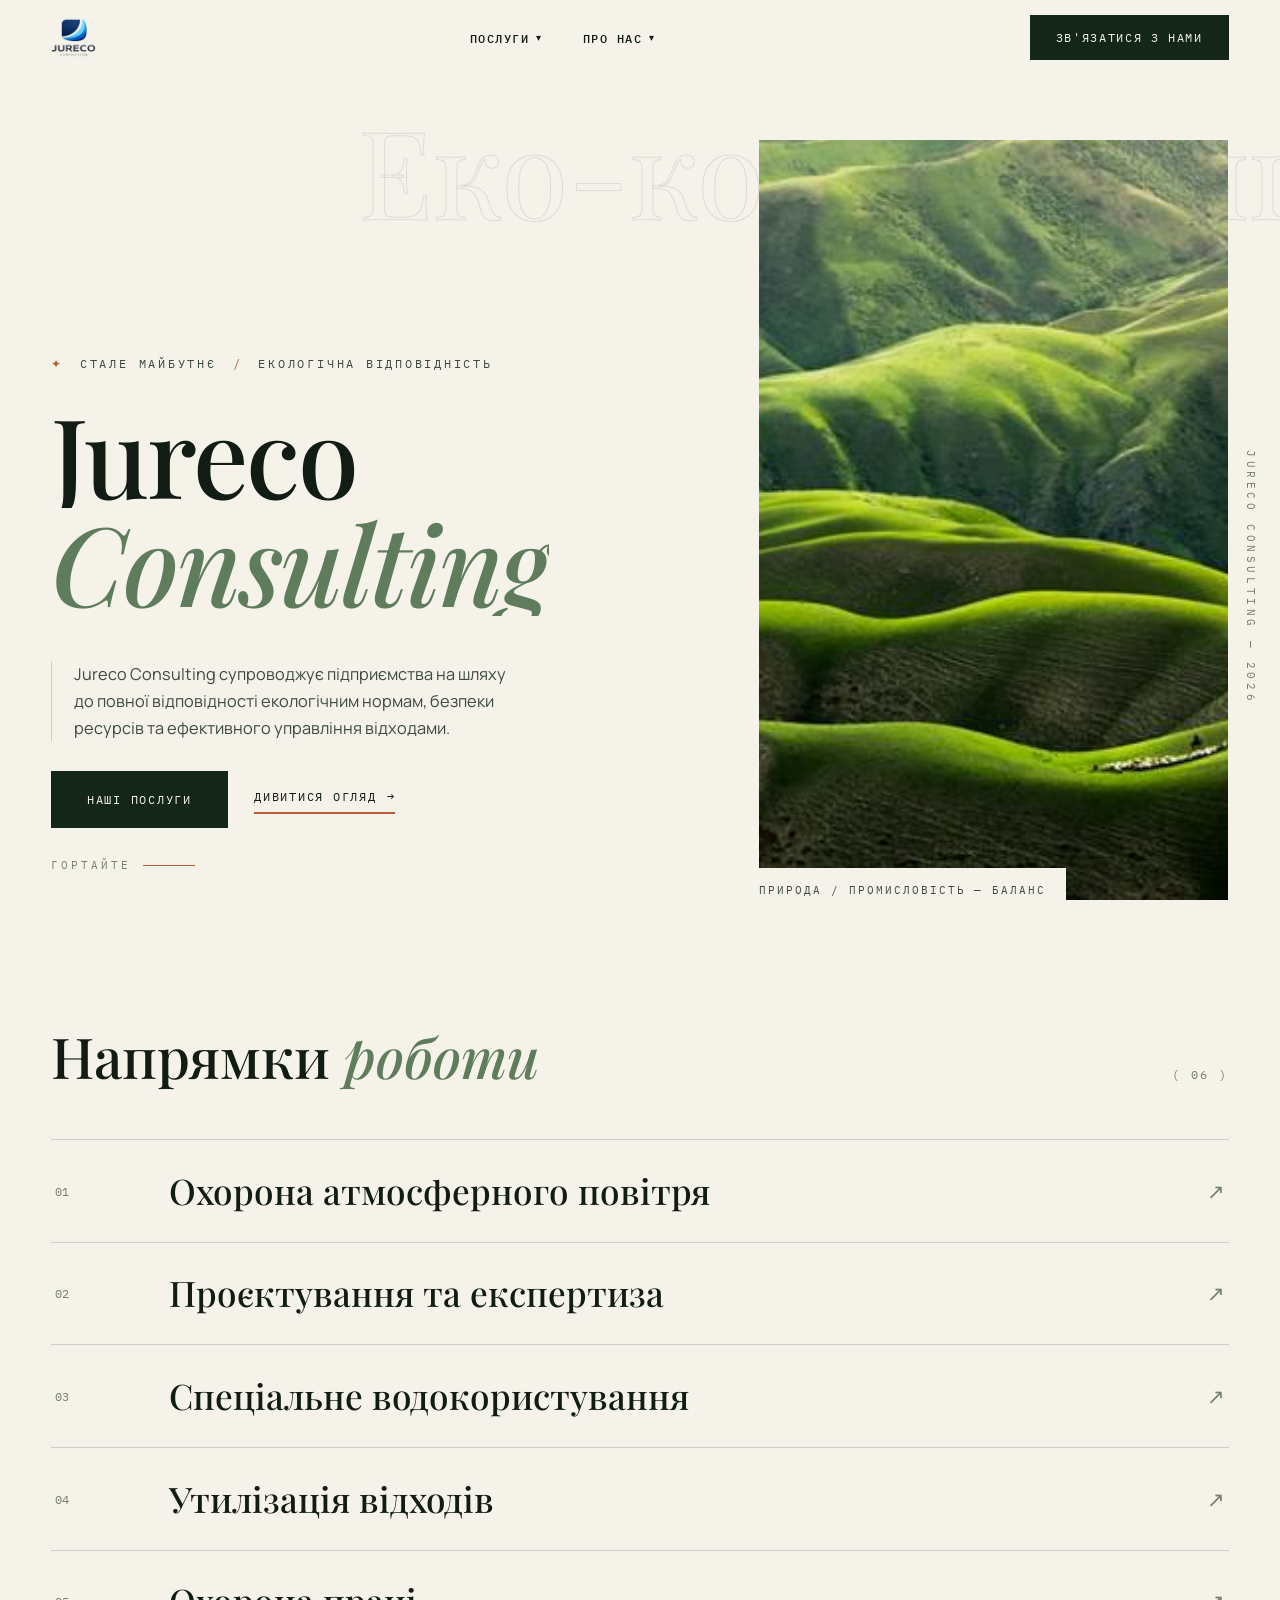
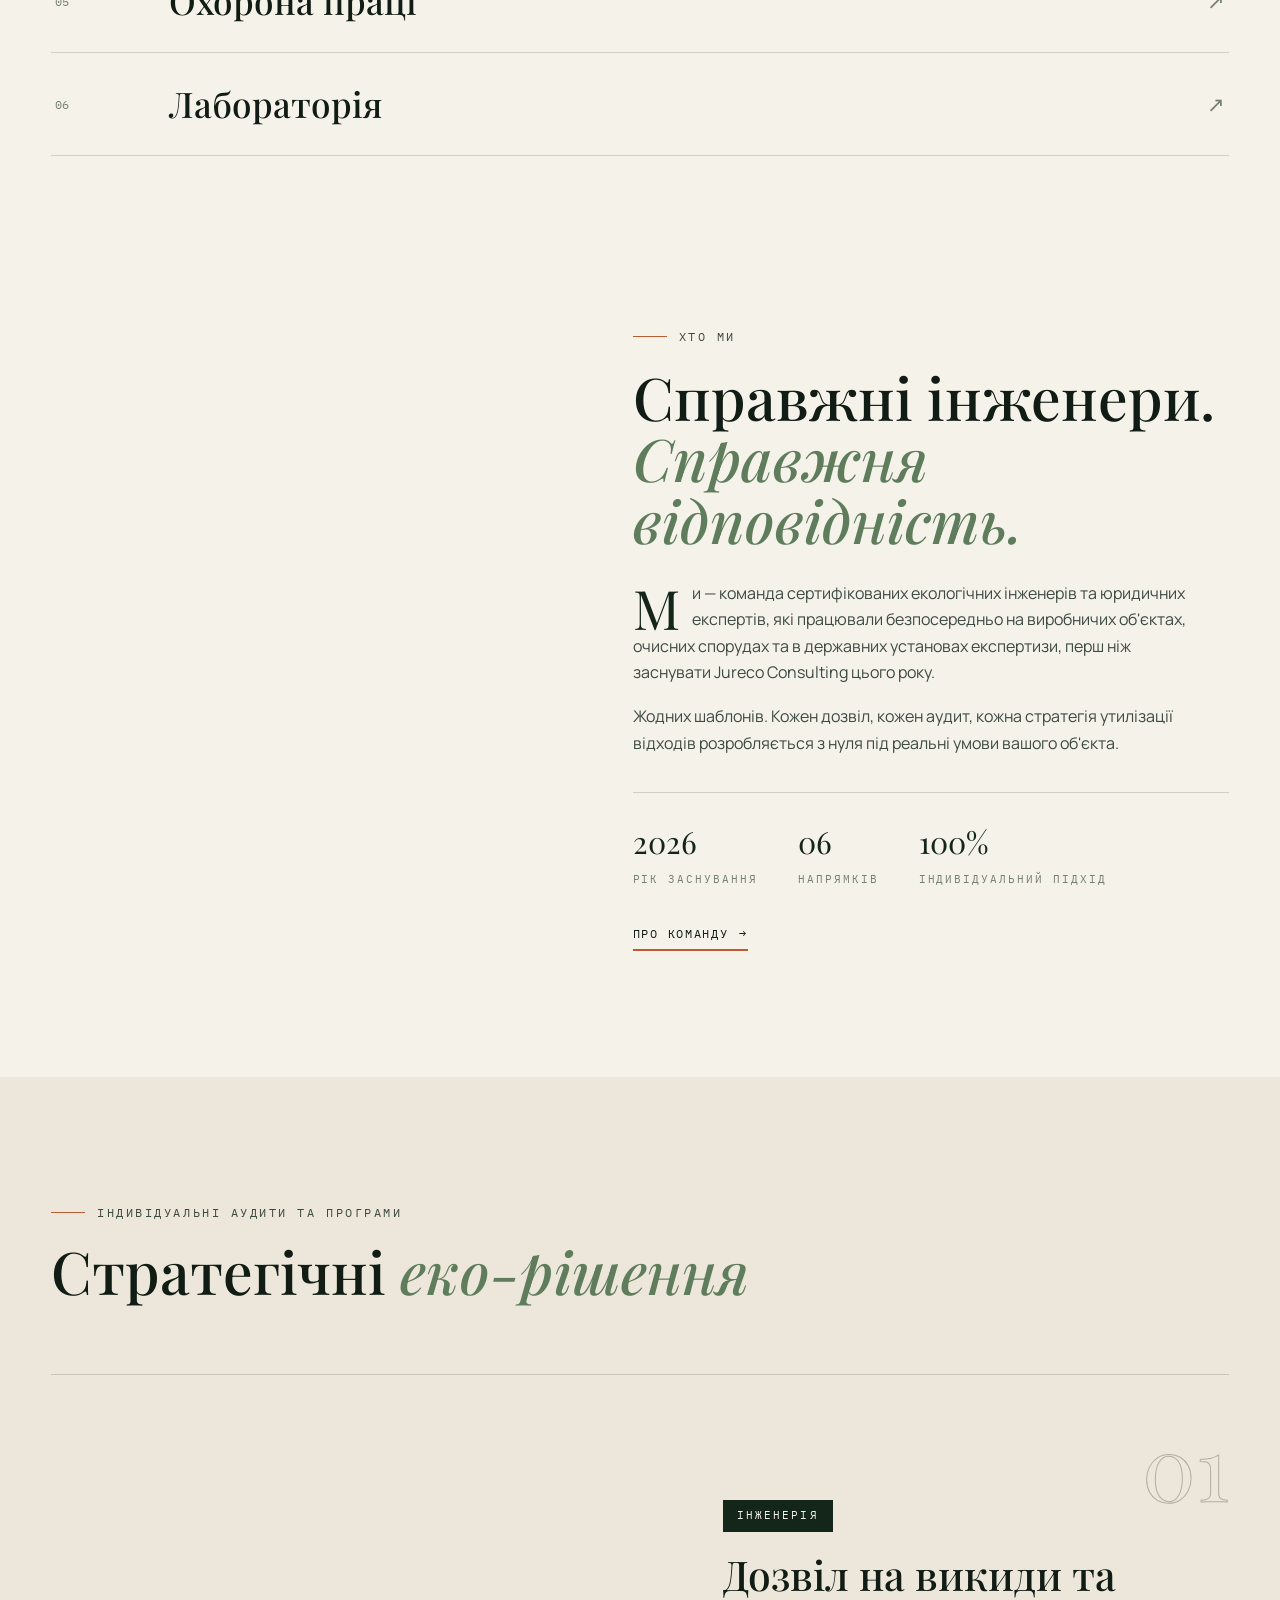
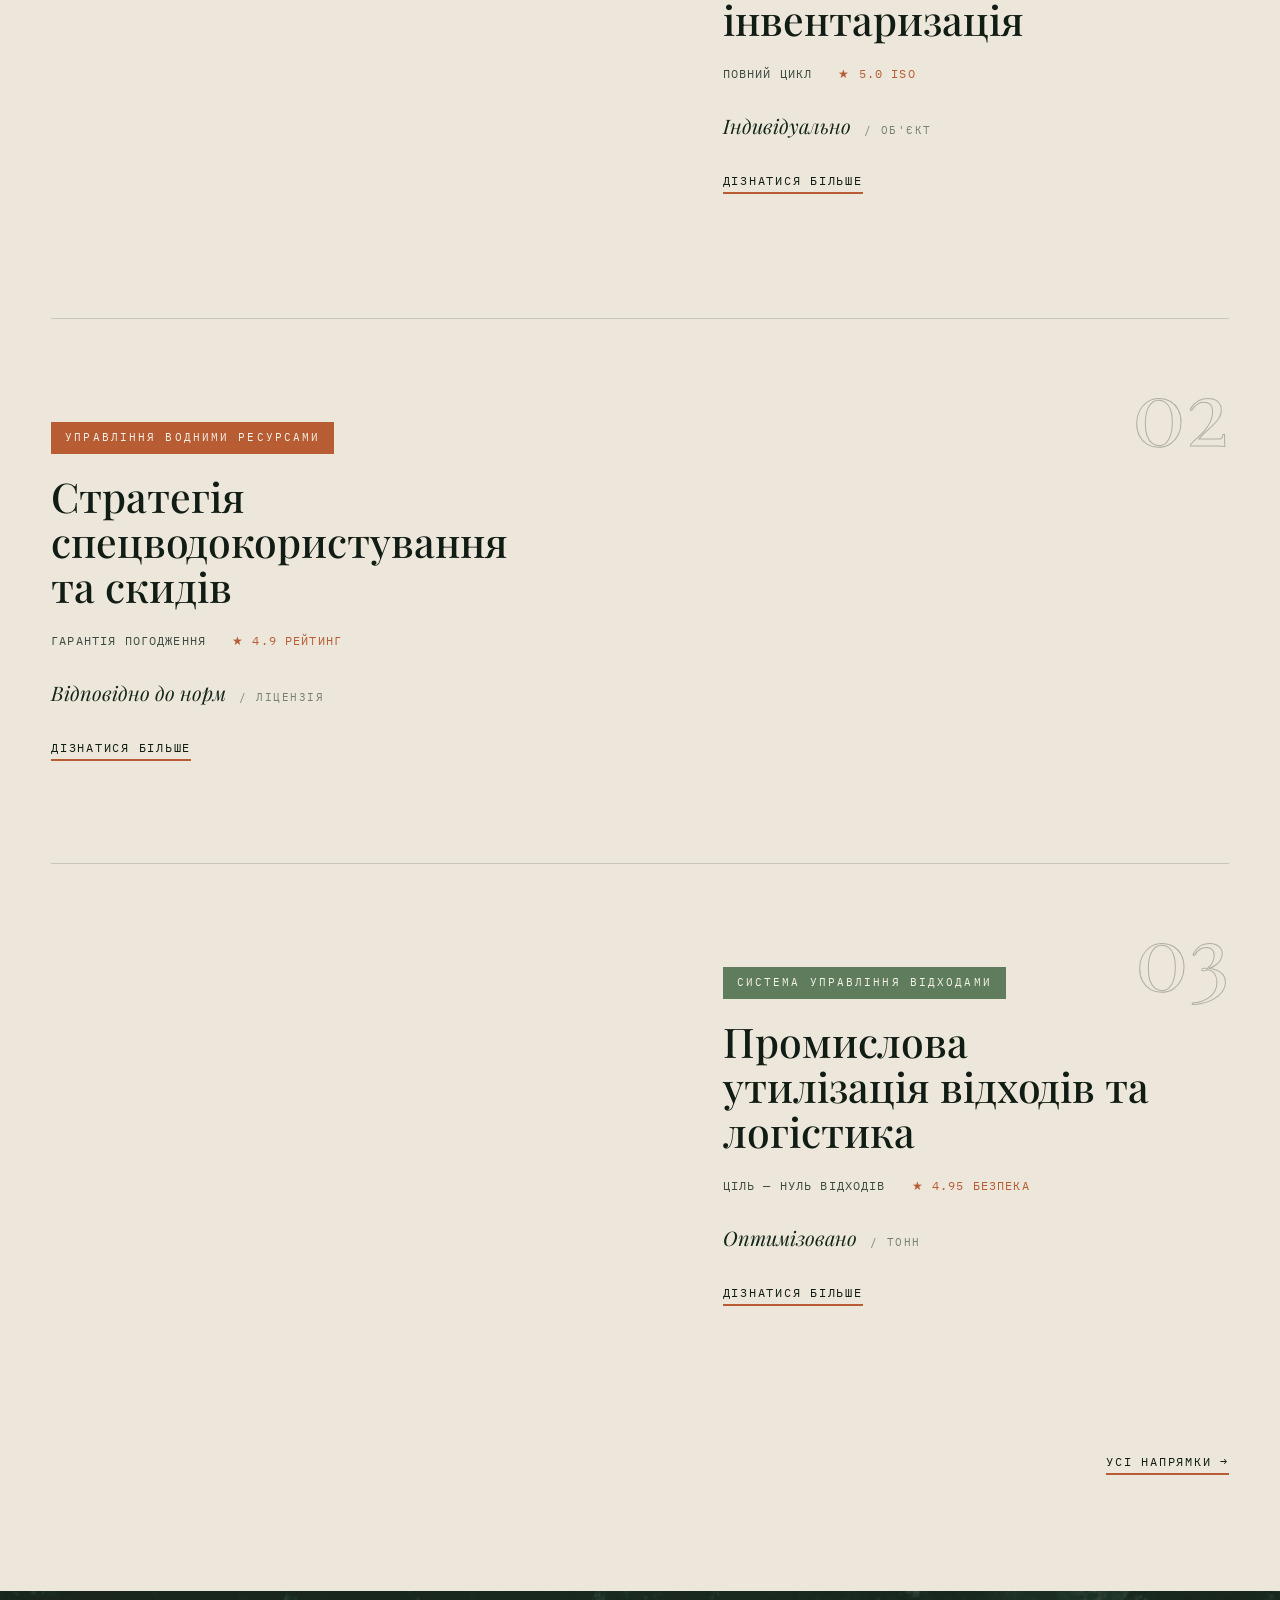
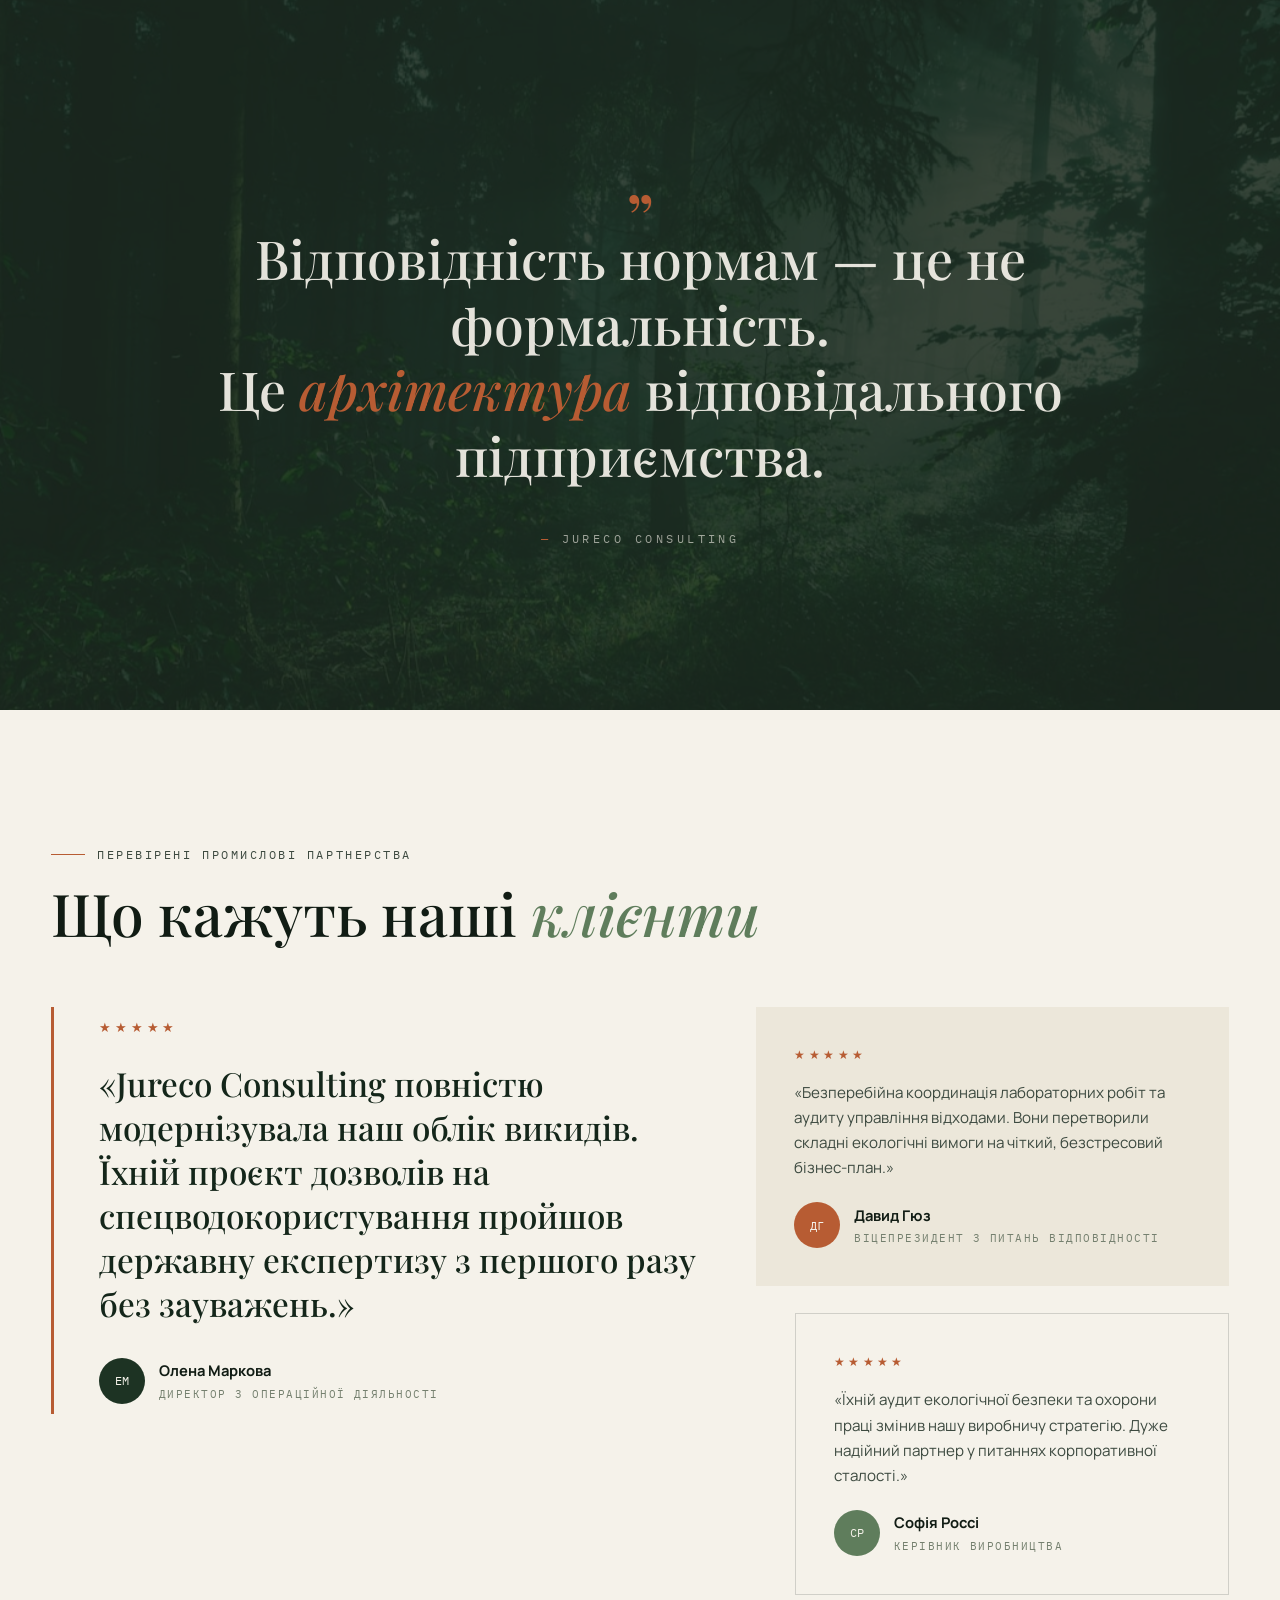
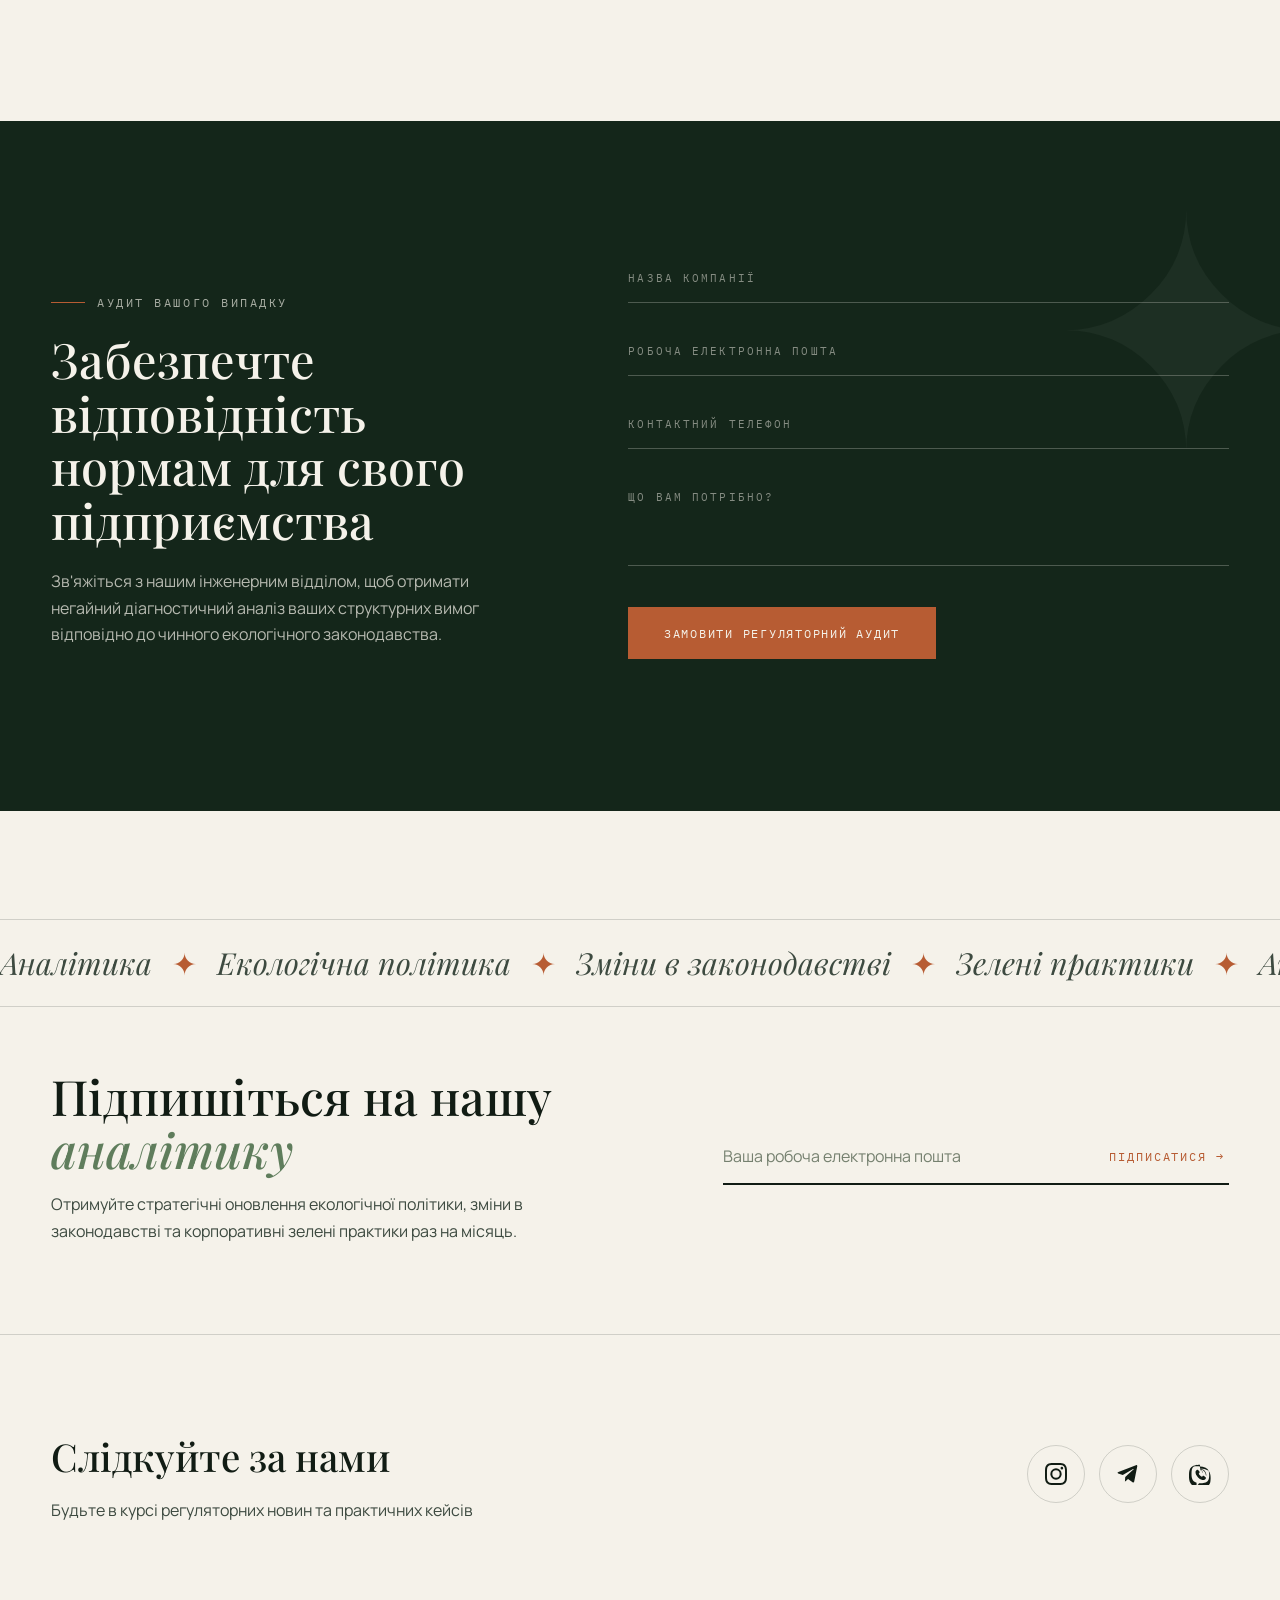
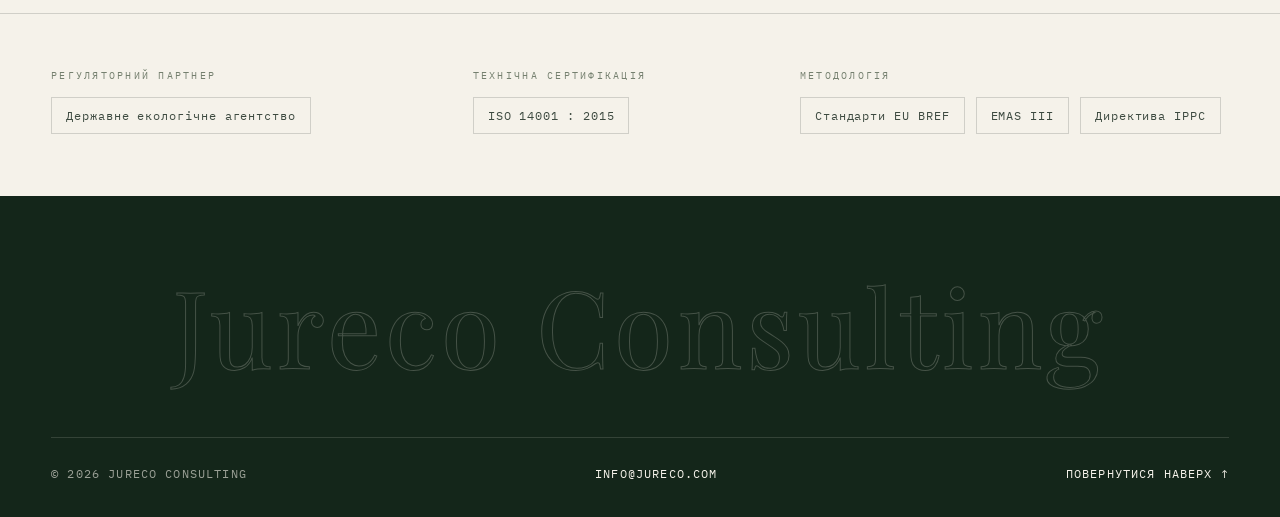
==== index.html @ 1634ac6f "Cut mobile image payload on the homepage from 2.9 MB to 0.43 MB Phones were downloading 1200px photo" ====
<!DOCTYPE html>
<html lang="uk">
<head>
    <meta charset="UTF-8">
    <meta name="viewport" content="width=device-width, initial-scale=1.0">
    <title>Jureco Consulting — Еко-консалтинг та стратегічні послуги</title>
    <link rel="preconnect" href="https://fonts.googleapis.com">
    <link rel="preconnect" href="https://fonts.gstatic.com" crossorigin>
    <link href="https://fonts.googleapis.com/css2?family=Playfair+Display:ital,wght@0,400;0,500;0,600;1,400;1,500&family=Manrope:wght@400;500;700&family=IBM+Plex+Mono:wght@400;500&display=swap" rel="stylesheet">
    <script>document.documentElement.classList.add('js');</script>
    <link rel="stylesheet" href="home.css">
</head>
<body id="top">

<!-- ═══ HEADER ═══ -->
<header class="hd">
    <a href="index.html" class="hd-logo" aria-label="Jureco Consulting — головна">
        <img src="photos/logo-200.png" alt="Jureco Consulting" width="200" height="180">
    </a>

    <nav class="hd-nav" aria-label="Основна навігація">
        <div class="hd-item">
            <button class="hd-link" aria-haspopup="true">Послуги <span class="tick">▾</span></button>
            <div class="hd-drop">
                <div class="hd-drop-label">Екологічні послуги</div>
                <div class="hd-drop-grid">
                    <a href="eia.html">
                        <span class="n">01</span>
                        <span><span class="t">ОВД — Оцінка впливу на довкілля</span><span class="s">Процедура та дозволи перед початком діяльності</span></span>
                    </a>
                    <a href="lap.html">
                        <span class="n">02</span>
                        <span><span class="t">ІЕД — Інтегрований екологічний дозвіл</span><span class="s">Відповідність Директиві ЄС 2010/75/EU</span></span>
                    </a>
                    <a href="sea.html">
                        <span class="n">03</span>
                        <span><span class="t">СЕО — Стратегічна екологічна оцінка</span><span class="s">Процедура для документів державного планування</span></span>
                    </a>
                    <a href="lwmp.html">
                        <span class="n">04</span>
                        <span><span class="t">МПУВ — Місцевий план управління відходами</span><span class="s">Планування на рівні громади</span></span>
                    </a>
                    <a href="mep.html">
                        <span class="n">05</span>
                        <span><span class="t">МЕП — Муніципальний енергетичний план</span><span class="s">Місцева енергоефективність та відновлювані джерела</span></span>
                    </a>
                    <a href="cds.html">
                        <span class="n">06</span>
                        <span><span class="t">СРГ — Стратегія розвитку громади</span><span class="s">Інтегрований план розвитку громади</span></span>
                    </a>
                </div>
            </div>
        </div>
        <div class="hd-item">
            <button class="hd-link" aria-haspopup="true">Про нас <span class="tick">▾</span></button>
            <div class="hd-drop narrow">
                <div class="hd-drop-grid">
                    <a href="about.html#team">
                        <span class="n">a.</span>
                        <span><span class="t">Наша команда</span><span class="s">Інженери та юридичні експерти</span></span>
                    </a>
                    <a href="about.html#story">
                        <span class="n">b.</span>
                        <span><span class="t">Наша історія</span><span class="s">Засновано у 2026 році</span></span>
                    </a>
                    <a href="#">
                        <span class="n">c.</span>
                        <span><span class="t">Новини та аналітика</span><span class="s">Оновлення законодавства</span></span>
                    </a>
                </div>
            </div>
        </div>
    </nav>

    <a href="#contact" class="hd-cta"><span>Зв'язатися з нами</span></a>

    <button class="hd-burger" aria-label="Меню" aria-expanded="false">
        <span></span><span></span><span></span>
    </button>
</header>

<!-- mobile menu -->
<nav class="m-menu" aria-label="Мобільне меню">
    <span class="mm-ghost" aria-hidden="true">Jureco</span>
    <div class="mm-inner">
        <div class="mm-grp"><span>Екологічні послуги</span><span class="mm-cnt">( 06 )</span></div>
        <a href="eia.html" class="mm-link"><span class="mm-n">01</span><span class="mm-t">ОВД — Оцінка впливу на довкілля</span><span class="mm-a" aria-hidden="true">↗</span></a>
        <a href="lap.html" class="mm-link"><span class="mm-n">02</span><span class="mm-t">ІЕД — Інтегрований екологічний дозвіл</span><span class="mm-a" aria-hidden="true">↗</span></a>
        <a href="sea.html" class="mm-link"><span class="mm-n">03</span><span class="mm-t">СЕО — Стратегічна екологічна оцінка</span><span class="mm-a" aria-hidden="true">↗</span></a>
        <a href="lwmp.html" class="mm-link"><span class="mm-n">04</span><span class="mm-t">МПУВ — Місцевий план управління відходами</span><span class="mm-a" aria-hidden="true">↗</span></a>
        <a href="mep.html" class="mm-link"><span class="mm-n">05</span><span class="mm-t">МЕП — Муніципальний енергетичний план</span><span class="mm-a" aria-hidden="true">↗</span></a>
        <a href="cds.html" class="mm-link"><span class="mm-n">06</span><span class="mm-t">СРГ — Стратегія розвитку громади</span><span class="mm-a" aria-hidden="true">↗</span></a>

        <div class="mm-grp"><span>Про нас</span></div>
        <a href="about.html#team" class="mm-link"><span class="mm-n">a.</span><span class="mm-t">Наша команда</span><span class="mm-a" aria-hidden="true">↗</span></a>
        <a href="about.html#story" class="mm-link"><span class="mm-n">b.</span><span class="mm-t">Наша історія</span><span class="mm-a" aria-hidden="true">↗</span></a>
        <a href="#" class="mm-link"><span class="mm-n">c.</span><span class="mm-t">Новини та аналітика</span><span class="mm-a" aria-hidden="true">↗</span></a>

        <a href="#contact" class="mm-cta"><span>Зв'язатися з нами</span></a>

        <div class="mm-foot">
            <a href="mailto:info@jureco.com">info@jureco.com</a>
            <span>© 2026 Jureco Consulting</span>
        </div>
    </div>
</nav>

<!-- ═══ HERO ═══ -->
<section class="hero">
    <div class="hero-ghost" aria-hidden="true">Еко-консалтинг</div>

    <div class="hero-copy">
        <div class="hero-kicker"><span class="dot">✦</span> Стале майбутнє <span class="dot">/</span> Екологічна відповідність</div>
        <h1 aria-label="Jureco Consulting">
            <span class="w-mask"><span>Jureco</span></span><br>
            <span class="w-mask" style="transition-delay:.12s"><span><em>Consulting</em></span></span>
        </h1>
        <div class="hero-under">
            <div>
                <p class="hero-sub">Jureco Consulting супроводжує підприємства на шляху до повної відповідності екологічним нормам, безпеки ресурсів та ефективного управління відходами.</p>
                <div class="hero-actions">
                    <a href="eia.html" class="btn-main"><span class="lbl">Наші послуги</span></a>
                    <a href="#" class="btn-quiet">Дивитися огляд <span class="arr">→</span></a>
                </div>
            </div>
        </div>
    </div>

    <figure class="hero-fig r-clip-up in">
        <img src="photos/u1501854140801.jpg" srcset="photos/u1501854140801-800.jpg 800w, photos/u1501854140801.jpg 1200w" sizes="(max-width: 1024px) 100vw, 42vw" alt="Зелений ландшафт з висоти пташиного польоту" width="1200" height="800" fetchpriority="high" decoding="async">
        <figcaption class="fig-cap">Природа / Промисловість — баланс</figcaption>
    </figure>

    <span class="hero-side" aria-hidden="true">Jureco Consulting — 2026</span>
    <div class="hero-scroll" aria-hidden="true">Гортайте <span class="tail"></span></div>
</section>

<!-- ═══ SERVICES INDEX ═══ -->
<section class="svc">
    <div class="svc-head r-up">
        <h2 class="serif-em">Напрямки <em>роботи</em></h2>
        <span class="count">( 06 )</span>
    </div>

    <div class="svc-list">
        <a href="lap.html" class="svc-row r-up">
            <span class="idx">01</span>
            <span class="name">Охорона атмосферного повітря</span>
            <span class="row-fig" aria-hidden="true"><picture><source media="(min-width: 1025px)" srcset="photos/u1466611653911-520.jpg"><img src="[data-uri]" alt="" loading="lazy" decoding="async"></picture></span>
            <span class="go" aria-hidden="true">↗</span>
        </a>
        <a href="eia.html" class="svc-row r-up">
            <span class="idx">02</span>
            <span class="name">Проєктування та експертиза</span>
            <span class="row-fig" aria-hidden="true"><picture><source media="(min-width: 1025px)" srcset="photos/u1541888946425-520.jpg"><img src="[data-uri]" alt="" loading="lazy" decoding="async"></picture></span>
            <span class="go" aria-hidden="true">↗</span>
        </a>
        <a href="lap.html" class="svc-row r-up">
            <span class="idx">03</span>
            <span class="name">Спеціальне водокористування</span>
            <span class="row-fig" aria-hidden="true"><picture><source media="(min-width: 1025px)" srcset="photos/u1505118380757-520.jpg"><img src="[data-uri]" alt="" loading="lazy" decoding="async"></picture></span>
            <span class="go" aria-hidden="true">↗</span>
        </a>
        <a href="lwmp.html" class="svc-row r-up">
            <span class="idx">04</span>
            <span class="name">Утилізація відходів</span>
            <span class="row-fig" aria-hidden="true"><picture><source media="(min-width: 1025px)" srcset="photos/u1611284446314-520.jpg"><img src="[data-uri]" alt="" loading="lazy" decoding="async"></picture></span>
            <span class="go" aria-hidden="true">↗</span>
        </a>
        <a href="about.html" class="svc-row r-up">
            <span class="idx">05</span>
            <span class="name">Охорона праці</span>
            <span class="row-fig" aria-hidden="true"><picture><source media="(min-width: 1025px)" srcset="photos/u1531834685032-520.jpg"><img src="[data-uri]" alt="" loading="lazy" decoding="async"></picture></span>
            <span class="go" aria-hidden="true">↗</span>
        </a>
        <a href="about.html" class="svc-row r-up">
            <span class="idx">06</span>
            <span class="name">Лабораторія</span>
            <span class="row-fig" aria-hidden="true"><picture><source media="(min-width: 1025px)" srcset="photos/u1532187863486-520.jpg"><img src="[data-uri]" alt="" loading="lazy" decoding="async"></picture></span>
            <span class="go" aria-hidden="true">↗</span>
        </a>
    </div>

</section>

<!-- ═══ WHO WE ARE ═══ -->
<section class="who">
    <div class="who-fig r-clip">
        <div class="frame">
            <img src="photos/u1441974231531.jpg" srcset="photos/u1441974231531-800.jpg 800w, photos/u1441974231531.jpg 1200w" sizes="(max-width: 1024px) 92vw, 46vw" alt="Аудит промислового об'єкта — лісовий масив" width="1000" height="1250" loading="lazy" decoding="async">
        </div>
        <div class="who-stamp" aria-hidden="true">
            <svg viewBox="0 0 130 130">
                <defs><path id="circ" d="M 65,65 m -48,0 a 48,48 0 1,1 96,0 a 48,48 0 1,1 -96,0"/></defs>
                <text><textPath href="#circ">З 2026 року • Jureco Consulting • екологія •</textPath></text>
            </svg>
            <span class="core">✦</span>
        </div>
    </div>

    <div class="who-copy">
        <span class="eyebrow r-up">Хто ми</span>
        <h2 class="r-up">Справжні інженери.<br><em>Справжня відповідність.</em></h2>
        <p class="lead r-up">Ми — команда сертифікованих екологічних інженерів та юридичних експертів, які працювали безпосередньо на виробничих об'єктах, очисних спорудах та в державних установах експертизи, перш ніж заснувати Jureco Consulting цього року.</p>
        <p class="r-up">Жодних шаблонів. Кожен дозвіл, кожен аудит, кожна стратегія утилізації відходів розробляється з нуля під реальні умови вашого об'єкта.</p>
        <div class="who-meta r-up">
            <div class="cell"><div class="k">2026</div><div class="v">Рік заснування</div></div>
            <div class="cell"><div class="k">06</div><div class="v">Напрямків</div></div>
            <div class="cell"><div class="k">100%</div><div class="v">Індивідуальний підхід</div></div>
        </div>
        <a href="about.html" class="btn-quiet r-up">Про команду <span class="arr">→</span></a>
    </div>
</section>

<!-- ═══ STRATEGIC SOLUTIONS ═══ -->
<section class="sol">
    <div class="sol-head">
        <span class="eyebrow r-up">Індивідуальні аудити та програми</span>
        <h2 class="r-up">Стратегічні <em>еко-рішення</em></h2>
    </div>

    <article class="sol-item">
        <figure class="sol-fig r-clip">
            <img src="photos/u1532601224476.jpg" srcset="photos/u1532601224476-800.jpg 800w, photos/u1532601224476.jpg 1200w" sizes="(max-width: 1024px) 100vw, 50vw" alt="Промисловий об'єкт — інвентаризація викидів" width="900" height="620" loading="lazy" decoding="async">
        </figure>
        <div class="sol-body">
            <span class="sol-num" aria-hidden="true">01</span>
            <span class="tag r-up">Інженерія</span>
            <h3 class="r-up">Дозвіл на викиди та інвентаризація</h3>
            <div class="sol-meta r-up">
                <span>Повний цикл</span>
                <span class="st">★ 5.0 ISO</span>
            </div>
            <div class="sol-price r-up">Індивідуально <small>/ об'єкт</small></div>
            <a href="#" class="u-link r-up">Дізнатися більше</a>
        </div>
    </article>

    <article class="sol-item flip">
        <figure class="sol-fig r-clip-alt">
            <img src="photos/u1615906655593.jpg" srcset="photos/u1615906655593-800.jpg 800w, photos/u1615906655593.jpg 1200w" sizes="(max-width: 1024px) 100vw, 50vw" alt="Водні ресурси — стратегія спецводокористування" width="900" height="620" loading="lazy" decoding="async">
        </figure>
        <div class="sol-body">
            <span class="sol-num" aria-hidden="true">02</span>
            <span class="tag alt r-up">Управління водними ресурсами</span>
            <h3 class="r-up">Стратегія спецводокористування та скидів</h3>
            <div class="sol-meta r-up">
                <span>Гарантія погодження</span>
                <span class="st">★ 4.9 рейтинг</span>
            </div>
            <div class="sol-price r-up">Відповідно до норм <small>/ ліцензія</small></div>
            <a href="#" class="u-link r-up">Дізнатися більше</a>
        </div>
    </article>

    <article class="sol-item">
        <figure class="sol-fig r-clip">
            <img src="photos/u1558618666.jpg" srcset="photos/u1558618666-800.jpg 800w, photos/u1558618666.jpg 1200w" sizes="(max-width: 1024px) 100vw, 50vw" alt="Промислова утилізація відходів та логістика" width="900" height="620" loading="lazy" decoding="async">
        </figure>
        <div class="sol-body">
            <span class="sol-num" aria-hidden="true">03</span>
            <span class="tag alt2 r-up">Система управління відходами</span>
            <h3 class="r-up">Промислова утилізація відходів та логістика</h3>
            <div class="sol-meta r-up">
                <span>Ціль — нуль відходів</span>
                <span class="st">★ 4.95 безпека</span>
            </div>
            <div class="sol-price r-up">Оптимізовано <small>/ тонн</small></div>
            <a href="#" class="u-link r-up">Дізнатися більше</a>
        </div>
    </article>

    <div style="text-align:right; padding-top: 40px;">
        <a href="#" class="u-link r-up">Усі напрямки →</a>
    </div>
</section>

<!-- ═══ QUOTE ═══ -->
<section class="quote">
    <div class="quote-bg" aria-hidden="true"></div>
    <div class="quote-inner">
        <span class="quote-mark" aria-hidden="true">„</span>
        <blockquote>
            <p>
                <span class="q-line"><span>Відповідність нормам — це не формальність.</span></span>
                <span class="q-line"><span>Це <em style="color:var(--clay); font-style:italic;">архітектура</em> відповідального</span></span>
                <span class="q-line"><span>підприємства.</span></span>
            </p>
        </blockquote>
        <div class="quote-cite">Jureco Consulting</div>
    </div>
</section>

<!-- ═══ TESTIMONIALS ═══ -->
<section class="voices">
    <div class="voices-head">
        <span class="eyebrow r-up">Перевірені промислові партнерства</span>
        <h2 class="r-up">Що кажуть наші <em>клієнти</em></h2>
    </div>

    <div class="voices-grid">
        <div class="voice-feature r-up">
            <div class="stars" aria-label="5 з 5 зірок">★★★★★</div>
            <blockquote>«Jureco Consulting повністю модернізувала наш облік викидів. Їхній проєкт дозволів на спецводокористування пройшов державну експертизу з першого разу без зауважень.»</blockquote>
            <div class="byline">
                <div class="ava a1" aria-hidden="true">ЕМ</div>
                <div>
                    <div class="who-n">Олена Маркова</div>
                    <div class="who-r">Директор з операційної діяльності</div>
                </div>
            </div>
        </div>

        <div class="voice-side">
            <div class="voice-card r-up">
                <div class="stars" aria-label="5 з 5 зірок">★★★★★</div>
                <p>«Безперебійна координація лабораторних робіт та аудиту управління відходами. Вони перетворили складні екологічні вимоги на чіткий, безстресовий бізнес-план.»</p>
                <div class="byline">
                    <div class="ava a2" aria-hidden="true">ДГ</div>
                    <div>
                        <div class="who-n">Давид Гюз</div>
                        <div class="who-r">Віцепрезидент з питань відповідності</div>
                    </div>
                </div>
            </div>
            <div class="voice-card r-up">
                <div class="stars" aria-label="5 з 5 зірок">★★★★★</div>
                <p>«Їхній аудит екологічної безпеки та охорони праці змінив нашу виробничу стратегію. Дуже надійний партнер у питаннях корпоративної сталості.»</p>
                <div class="byline">
                    <div class="ava a3" aria-hidden="true">СР</div>
                    <div>
                        <div class="who-n">Софія Россі</div>
                        <div class="who-r">Керівник виробництва</div>
                    </div>
                </div>
            </div>
        </div>
    </div>
</section>

<!-- ═══ CTA FORM ═══ -->
<section id="contact" class="audit">
    <div class="audit-grid">
        <div class="audit-copy">
            <span class="eyebrow r-up">Аудит вашого випадку</span>
            <h2 class="r-up">Забезпечте відповідність нормам для свого підприємства</h2>
            <p class="audit-lead r-up">Зв'яжіться з нашим інженерним відділом, щоб отримати негайний діагностичний аналіз ваших структурних вимог відповідно до чинного екологічного законодавства.</p>
        </div>

        <form id="cta-audit-form" class="audit-form r-up" action="https://formspree.io/f/mqevwaqk" method="POST">
            <div class="field">
                <label for="f-company">Назва компанії</label>
                <input id="f-company" type="text" name="company" autocomplete="organization" required>
            </div>
            <div class="field">
                <label for="f-email">Робоча електронна пошта</label>
                <input id="f-email" type="email" name="email" autocomplete="email" required>
            </div>
            <div class="field">
                <label for="f-phone">Контактний телефон</label>
                <input id="f-phone" type="tel" name="phone" autocomplete="tel" required>
            </div>
            <div class="field">
                <label for="f-message">Що вам потрібно?</label>
                <textarea id="f-message" name="message" rows="3" required></textarea>
            </div>
            <input type="hidden" name="_subject" value="Нова заявка на регуляторний аудит — JURECO">
            <button type="submit" class="btn-main btn-submit"><span class="lbl">Замовити регуляторний аудит</span></button>
            <p class="form-status" aria-live="polite"></p>
        </form>
    </div>
</section>

<!-- ═══ NEWSLETTER ═══ -->
<section class="news">
    <div class="news-marquee" aria-hidden="true">
        <div class="news-track">
            <span>Аналітика</span><span class="sep">✦</span>
            <span>Екологічна політика</span><span class="sep">✦</span>
            <span>Зміни в законодавстві</span><span class="sep">✦</span>
            <span>Зелені практики</span><span class="sep">✦</span>
            <span>Аналітика</span><span class="sep">✦</span>
            <span>Екологічна політика</span><span class="sep">✦</span>
            <span>Зміни в законодавстві</span><span class="sep">✦</span>
            <span>Зелені практики</span><span class="sep">✦</span>
        </div>
    </div>
    <div class="news-inner">
        <div class="r-up">
            <h2>Підпишіться на нашу <em>аналітику</em></h2>
            <p class="sub">Отримуйте стратегічні оновлення екологічної політики, зміни в законодавстві та корпоративні зелені практики раз на місяць.</p>
        </div>
        <div class="news-form r-up">
            <label for="nl-email" class="visually-hidden" style="position:absolute; width:1px; height:1px; overflow:hidden; clip:rect(0 0 0 0);">Ваша робоча електронна пошта</label>
            <input id="nl-email" type="email" placeholder="Ваша робоча електронна пошта" autocomplete="email">
            <button type="button">Підписатися →</button>
        </div>
    </div>
</section>

<!-- ═══ FOLLOW ═══ -->
<section class="follow">
    <div class="r-up">
        <h2>Слідкуйте за нами</h2>
        <p>Будьте в курсі регуляторних новин та практичних кейсів</p>
    </div>
    <div class="follow-links r-up">
        <a href="https://instagram.com/jureco.consulting" target="_blank" rel="noopener" aria-label="Instagram">
            <svg viewBox="0 0 24 24" fill="currentColor"><path d="M12 2.163c3.204 0 3.584.012 4.85.07 3.252.148 4.771 1.691 4.919 4.919.058 1.265.069 1.645.069 4.849 0 3.205-.012 3.584-.069 4.849-.149 3.225-1.664 4.771-4.919 4.919-1.266.058-1.644.07-4.85.07-3.204 0-3.584-.012-4.849-.07-3.26-.149-4.771-1.699-4.919-4.92-.058-1.265-.07-1.644-.07-4.849 0-3.204.013-3.583.07-4.849.149-3.227 1.664-4.771 4.919-4.919 1.266-.057 1.645-.069 4.849-.069zm0-2.163c-3.259 0-3.667.014-4.947.072-4.358.2-6.78 2.618-6.98 6.98-.059 1.281-.073 1.689-.073 4.948 0 3.259.014 3.668.072 4.948.2 4.358 2.618 6.78 6.98 6.98 1.281.058 1.689.072 4.948.072 3.259 0 3.668-.014 4.948-.072 4.354-.2 6.782-2.618 6.979-6.98.059-1.28.073-1.689.073-4.948 0-3.259-.014-3.667-.072-4.947-.196-4.354-2.617-6.78-6.979-6.98-1.281-.059-1.69-.073-4.949-.073zm0 5.838a6.162 6.162 0 1 0 0 12.324 6.162 6.162 0 0 0 0-12.324zM12 16a4 4 0 1 1 0-8 4 4 0 0 1 0 8zm6.406-11.845a1.44 1.44 0 1 0 0 2.881 1.44 1.44 0 0 0 0-2.881z"/></svg>
        </a>
        <a href="https://t.me/jureco_consulting" target="_blank" rel="noopener" aria-label="Telegram">
            <svg viewBox="0 0 24 24" fill="currentColor"><path d="M22.05 3.708 18.79 20.24c-.246 1.09-.888 1.36-1.8.847l-4.97-3.664-2.398 2.307c-.266.266-.487.487-.997.487l.356-5.06 9.212-8.324c.4-.357-.088-.555-.62-.198L6.28 12.99l-4.98-1.556c-1.083-.34-1.103-1.083.226-1.602L20.67 2.36c.902-.338 1.693.203 1.38 1.348z"/></svg>
        </a>
        <a href="viber://chat?number=%2B380000000000" target="_blank" rel="noopener" aria-label="Viber">
            <svg viewBox="0 0 24 24" fill="currentColor"><path d="M12.03 2c-1.4 0-6.87.15-9.62 2.7-2 2.02-2.4 4.99-2.44 8.66-.04 3.67-.09 10.55 6.55 12.4h.03l-.03 2.87s-.04.98.6 1.18c.79.25 1.24-.5 1.99-1.3.4-.44.96-1.08 1.38-1.58 3.8.32 6.72-.42 7.06-.53.77-.25 5.12-.8 5.83-6.53.73-5.9-.34-9.63-2.26-11.32l-.01-.01c-.58-.56-2.92-2.3-8.08-2.32 0 0-.35-.02-1-.02zm.06 1.7c.55 0 4.94.03 8.03 2.87 1.58 1.5 2.34 4.68 1.72 9.6-.61 4.83-4.05 5.25-4.7 5.46-.28.09-2.86.72-6.15.44-.63.83-1.87 2.3-1.87 2.3s-.32.41-.65.28c-.24-.1-.22-.63-.22-.63l.02-2.5c-5.57-1.55-5.53-7.24-5.5-10.32.03-3.08.36-5.53 2-7.15C7.16 2.94 11.7 3.7 12.09 3.7zm.32 2.94c-.38 0-.38.58 0 .59 3.14.05 5.72 2.02 5.99 6.09.02.4.6.35.57-.05-.31-4.44-3.19-6.58-6.56-6.63zm-3.2.6c-.31.02-.61.13-.85.35-.5.44-1.02.94-1.14 1.51-.16.75-.13 1.6.14 2.5.42 1.44 1.32 2.85 2.55 4.11 1.19 1.24 2.51 2.13 3.9 2.6.98.34 1.9.37 2.68.16.6-.16 1.14-.63 1.6-1.11.24-.25.36-.6.34-.96-.02-.28-.13-.53-.34-.72l-1.68-1.4c-.24-.2-.53-.31-.85-.3-.24.01-.46.1-.64.28l-.63.63c-.06.06-.15.08-.23.05-.7-.28-1.4-.75-2-1.34-.6-.6-1.06-1.29-1.35-1.99-.03-.08-.01-.17.05-.23l.62-.63c.18-.18.27-.4.28-.64.01-.32-.1-.61-.3-.85l-1.4-1.68a.98.98 0 0 0-.7-.32.8.8 0 0 0-.13-.01zm3.35.6c-.19.02-.19.44.02.46 1.24.16 2.06.96 2.24 2.35.03.2.44.15.42-.05-.2-1.6-1.24-2.6-2.68-2.76z"/></svg>
        </a>
    </div>
</section>

<!-- ═══ CERTS ═══ -->
<section class="certs">
    <div class="col r-up">
        <p>Регуляторний партнер</p>
        <span class="cert-b">Державне екологічне агентство</span>
    </div>
    <div class="col r-up">
        <p>Технічна сертифікація</p>
        <span class="cert-b">ISO 14001 : 2015</span>
    </div>
    <div class="col r-up">
        <p>Методологія</p>
        <span class="cert-b">Стандарти EU BREF</span>
        <span class="cert-b">EMAS III</span>
        <span class="cert-b">Директива IPPC</span>
    </div>
</section>

<!-- ═══ FOOTER ═══ -->
<footer class="foot">
    <div class="foot-word" aria-hidden="true">Jureco Consulting</div>
    <div class="foot-row">
        <span>© 2026 Jureco Consulting</span>
        <a href="mailto:info@jureco.com">info@jureco.com</a>
        <a href="#top">Повернутися наверх ↑</a>
    </div>
</footer>

<script src="home.js"></script>
<script src="form-handler.js"></script>
</body>
</html>
---- home.css ----
/* ============================================================
   JURECO — index.html dedicated stylesheet (editorial redesign)
   Other pages keep using style.css; this file is home-only.
   ============================================================ */

:root {
    --paper:   #F5F2EA;
    --paper-2: #ECE7DA;
    --ink:     #111C14;
    --ink-2:   #3D4A40;
    --ink-3:   #75806F;
    --pine:    #14261A;
    --pine-2:  #1D3323;
    --moss:    #5F7D5C;
    --clay:    #B75C33;
    --clay-2:  #A24E28;
    --line:    rgba(17, 28, 20, 0.16);
    --line-soft: rgba(17, 28, 20, 0.09);
    --paper-on-pine: rgba(245, 242, 234, 0.92);
    --font-display: 'Playfair Display', 'Georgia', serif;
    --font-body: 'Manrope', 'Segoe UI', sans-serif;
    --font-mono: 'IBM Plex Mono', 'Consolas', monospace;
    --ease-out: cubic-bezier(0.22, 1, 0.36, 1);
    --gutter: clamp(20px, 4vw, 64px);
}

* { margin: 0; padding: 0; box-sizing: border-box; }

html { scroll-behavior: smooth; }

body {
    background: var(--paper);
    color: var(--ink);
    font-family: var(--font-body);
    font-size: 1rem;
    line-height: 1.65;
    -webkit-font-smoothing: antialiased;
    overflow-x: hidden;
}

::selection { background: var(--clay); color: var(--paper); }

img { max-width: 100%; display: block; }

a { color: inherit; text-decoration: none; }

:focus-visible { outline: 2px solid var(--clay); outline-offset: 3px; }

/* ── shared editorial atoms ──────────────────────────────── */

.eyebrow {
    font-family: var(--font-mono);
    font-size: 0.72rem;
    letter-spacing: 0.22em;
    text-transform: uppercase;
    color: var(--ink-2);
    display: inline-flex;
    align-items: center;
    gap: 12px;
}
.eyebrow::before {
    content: "";
    width: 34px; height: 1px;
    background: var(--clay);
    display: inline-block;
}

.serif-em em {
    font-style: italic;
    font-weight: 500;
    color: var(--moss);
}

.u-link {
    font-family: var(--font-mono);
    font-size: 0.78rem;
    letter-spacing: 0.14em;
    text-transform: uppercase;
    border-bottom: 2px solid var(--clay);
    padding-bottom: 4px;
    transition: color 0.2s var(--ease-out), border-color 0.2s var(--ease-out);
}
.u-link:hover { color: var(--clay); border-color: var(--ink); }

/* ── reveal system (each variant used by a different section) */

/* Hidden-by-default states are gated on html.js (set by JS itself),
   so if JavaScript fails to run, all content stays visible. */
:where(html.js) .r-up { opacity: 0; transform: translateY(36px); transition: opacity 0.9s var(--ease-out), transform 0.9s var(--ease-out); }
.r-up.in { opacity: 1; transform: none; }

:where(html.js) .r-fade { opacity: 0; transition: opacity 1.1s ease; }
.r-fade.in { opacity: 1; }

:where(html.js) .r-clip { clip-path: inset(0 100% 0 0); transition: clip-path 1.1s var(--ease-out); }
.r-clip.in { clip-path: inset(0 0 0 0); }

:where(html.js) .r-clip-alt { clip-path: inset(0 0 0 100%); transition: clip-path 1.1s var(--ease-out); }
.r-clip-alt.in { clip-path: inset(0 0 0 0); }

:where(html.js) .r-clip-up { clip-path: inset(100% 0 0 0); transition: clip-path 1s var(--ease-out); }
.r-clip-up.in { clip-path: inset(0 0 0 0); }

:where(html.js) .r-line { transform: scaleX(0); transform-origin: left; transition: transform 1.2s var(--ease-out); }
.r-line.in { transform: scaleX(1); }

/* word-mask reveal for hero headline */
.w-mask { display: inline-block; overflow: hidden; vertical-align: bottom; }
:where(html.js) .w-mask > span {
    display: inline-block;
    transform: translateY(110%);
    transition: transform 1s var(--ease-out);
}
body.loaded .w-mask > span { transform: translateY(0); }

/* ============================================================
   HEADER
   ============================================================ */

.hd {
    position: fixed;
    top: 0; left: 0; right: 0;
    z-index: 100;
    display: flex;
    align-items: center;
    justify-content: space-between;
    gap: 24px;
    padding: 0 var(--gutter);
    height: 76px;
    border-bottom: 1px solid transparent;
    transition: background 0.35s ease, border-color 0.35s ease, height 0.35s ease;
}
.hd.solid {
    background: rgba(245, 242, 234, 0.93);
    backdrop-filter: blur(10px);
    border-color: var(--line-soft);
    height: 64px;
}

.hd-logo img { height: 40px; width: auto; transition: height 0.35s ease; }
.hd.solid .hd-logo img { height: 34px; }

.hd-nav { display: flex; align-items: center; gap: 8px; }

.hd-nav > div { position: relative; }

.hd-link {
    font-family: var(--font-mono);
    font-size: 0.78rem;
    letter-spacing: 0.12em;
    text-transform: uppercase;
    background: none;
    border: none;
    cursor: pointer;
    color: var(--ink);
    padding: 10px 16px;
    display: inline-flex;
    align-items: center;
    gap: 7px;
    font-weight: 500;
}
.hd-link .tick { font-size: 0.6rem; transition: transform 0.25s var(--ease-out); }
.hd-item.open .hd-link .tick { transform: rotate(180deg); }
.hd-link:hover { color: var(--clay); }

/* dropdown — full editorial panel */
.hd-drop {
    position: absolute;
    top: calc(100% + 14px);
    left: 50%;
    translate: -50% 0;
    width: min(720px, calc(100vw - 32px));
    background: var(--paper);
    border: 1px solid var(--line);
    box-shadow: 0 30px 60px -20px rgba(17, 28, 20, 0.25);
    padding: 28px;
    opacity: 0;
    visibility: hidden;
    transform: translateY(12px);
    transition: opacity 0.28s var(--ease-out), transform 0.28s var(--ease-out), visibility 0.28s;
}
.hd-item.open .hd-drop { opacity: 1; visibility: visible; transform: none; }

.hd-drop-label {
    font-family: var(--font-mono);
    font-size: 0.66rem;
    letter-spacing: 0.24em;
    text-transform: uppercase;
    color: var(--ink-3);
    border-bottom: 1px solid var(--line-soft);
    padding-bottom: 12px;
    margin-bottom: 6px;
}
.hd-drop-grid { display: grid; grid-template-columns: 1fr 1fr; }
.hd-drop.narrow { width: min(380px, calc(100vw - 32px)); }
.hd-drop.narrow .hd-drop-grid { grid-template-columns: 1fr; }

.hd-drop a {
    display: grid;
    grid-template-columns: auto 1fr;
    gap: 14px;
    padding: 14px 12px;
    border-bottom: 1px solid var(--line-soft);
    transition: background 0.2s ease, padding-left 0.25s var(--ease-out);
}
.hd-drop a:hover { background: var(--paper-2); padding-left: 20px; }
.hd-drop a .n {
    font-family: var(--font-mono);
    font-size: 0.7rem;
    color: var(--clay);
    padding-top: 4px;
}
.hd-drop a .t { font-weight: 700; font-size: 0.92rem; display: block; }
.hd-drop a .s { font-size: 0.8rem; color: var(--ink-2); display: block; margin-top: 2px; }

.hd-cta {
    font-family: var(--font-mono);
    font-size: 0.74rem;
    letter-spacing: 0.14em;
    text-transform: uppercase;
    color: var(--paper);
    background: var(--pine);
    padding: 13px 26px;
    position: relative;
    overflow: hidden;
    white-space: nowrap;
}
.hd-cta span { position: relative; z-index: 1; }
.hd-cta::after {
    content: "";
    position: absolute; inset: 0;
    background: var(--clay);
    transform: translateY(101%);
    transition: transform 0.35s var(--ease-out);
}
.hd-cta:hover::after { transform: translateY(0); }

.hd-burger {
    display: none;
    background: none; border: none; cursor: pointer;
    width: 44px; height: 44px;
    flex-direction: column;
    justify-content: center;
    align-items: center;
    gap: 6px;
}
.hd-burger span { width: 26px; height: 2px; background: var(--ink); transition: transform 0.3s var(--ease-out), opacity 0.3s; }

/* ============================================================
   HERO — editorial split with parallax figure
   ============================================================ */

.hero {
    position: relative;
    overflow: hidden;
    min-height: 100svh;
    display: grid;
    grid-template-columns: minmax(0, 7fr) minmax(0, 5fr);
    align-items: end;
    padding: 140px var(--gutter) 0;
    gap: clamp(24px, 4vw, 72px);
}

.hero-ghost {
    position: absolute;
    top: 12vh;
    right: -2vw;
    font-family: var(--font-display);
    font-size: clamp(3.4rem, 9.6vw, 10rem);
    line-height: 1;
    color: transparent;
    -webkit-text-stroke: 1px rgba(17, 28, 20, 0.10);
    pointer-events: none;
    user-select: none;
    white-space: nowrap;
    z-index: 0;
}

.hero-copy { position: relative; z-index: 2; padding-bottom: clamp(48px, 8vh, 110px); }

.hero-kicker {
    display: flex;
    align-items: center;
    gap: 16px;
    font-family: var(--font-mono);
    font-size: 0.72rem;
    letter-spacing: 0.24em;
    text-transform: uppercase;
    color: var(--ink-2);
    margin-bottom: clamp(20px, 3vh, 40px);
}
.hero-kicker .dot { color: var(--clay); }

.hero h1 {
    font-family: var(--font-display);
    font-weight: 500;
    font-size: clamp(3rem, 8.6vw, 7.6rem);
    line-height: 0.98;
    letter-spacing: -0.02em;
}
.hero h1 em { font-style: italic; color: var(--moss); }

.hero-under {
    margin-top: clamp(28px, 5vh, 56px);
    display: grid;
    grid-template-columns: minmax(0, 1fr) auto;
    align-items: end;
    gap: 32px;
}
.hero-sub {
    max-width: 46ch;
    color: var(--ink-2);
    font-size: 1.02rem;
    border-left: 1px solid var(--line);
    padding-left: 22px;
}

.hero-actions { display: flex; align-items: center; gap: 26px; flex-wrap: wrap; margin-top: 30px; }

.btn-main {
    font-family: var(--font-mono);
    font-size: 0.78rem;
    letter-spacing: 0.14em;
    text-transform: uppercase;
    background: var(--pine);
    color: var(--paper);
    padding: 18px 36px;
    display: inline-block;
    position: relative;
    overflow: hidden;
    cursor: pointer;
    border: none;
    will-change: transform;
}
.btn-main .lbl { position: relative; z-index: 1; display: inline-block; }
.btn-main::after {
    content: "";
    position: absolute; inset: 0;
    background: var(--clay);
    transform: scaleY(0);
    transform-origin: bottom;
    transition: transform 0.4s var(--ease-out);
}
.btn-main:hover::after { transform: scaleY(1); }

.btn-quiet {
    font-family: var(--font-mono);
    font-size: 0.78rem;
    letter-spacing: 0.14em;
    text-transform: uppercase;
    display: inline-flex;
    align-items: center;
    gap: 10px;
    color: var(--ink);
    border-bottom: 2px solid var(--clay);
    padding-bottom: 5px;
}
.btn-quiet .arr { transition: transform 0.3s var(--ease-out); display: inline-block; }
.btn-quiet:hover .arr { transform: translateX(6px); }

/* hero figure */
.hero-fig {
    position: relative;
    z-index: 1;
    align-self: stretch;
    min-height: 62vh;
    overflow: hidden;
}
.hero-fig img {
    position: absolute;
    inset: -12% 0;
    width: 100%;
    height: 124%;
    object-fit: cover;
    will-change: transform;
}
.hero-fig .fig-cap {
    position: absolute;
    left: 0; bottom: 0;
    background: var(--paper);
    padding: 14px 20px 0 0;
    font-family: var(--font-mono);
    font-size: 0.68rem;
    letter-spacing: 0.18em;
    text-transform: uppercase;
    color: var(--ink-2);
    z-index: 2;
}

.hero-side {
    position: absolute;
    right: calc(var(--gutter) / 2.4);
    top: 50%;
    writing-mode: vertical-rl;
    font-family: var(--font-mono);
    font-size: 0.66rem;
    letter-spacing: 0.34em;
    text-transform: uppercase;
    color: var(--ink-3);
    z-index: 3;
}

.hero-scroll {
    position: absolute;
    left: var(--gutter);
    bottom: 26px;
    display: flex;
    align-items: center;
    gap: 12px;
    font-family: var(--font-mono);
    font-size: 0.66rem;
    letter-spacing: 0.28em;
    text-transform: uppercase;
    color: var(--ink-3);
    z-index: 3;
}
.hero-scroll .tail {
    width: 52px; height: 1px;
    background: var(--ink-3);
    position: relative;
    overflow: hidden;
}
.hero-scroll .tail::after {
    content: "";
    position: absolute; inset: 0;
    background: var(--clay);
    animation: scrollTail 2.2s var(--ease-out) infinite;
}
@keyframes scrollTail {
    0%   { transform: translateX(-100%); }
    55%  { transform: translateX(0); }
    100% { transform: translateX(102%); }
}

/* ============================================================
   SERVICES — editorial index with cursor image preview
   ============================================================ */

.svc { padding: clamp(90px, 14vh, 160px) var(--gutter) clamp(70px, 10vh, 120px); position: relative; }

.svc-head {
    display: flex;
    align-items: baseline;
    justify-content: space-between;
    gap: 24px;
    margin-bottom: clamp(36px, 6vh, 64px);
    flex-wrap: wrap;
}
.svc-head h2 {
    font-family: var(--font-display);
    font-weight: 500;
    font-size: clamp(2rem, 4.4vw, 3.6rem);
    line-height: 1.05;
}
.svc-head .count { font-family: var(--font-mono); font-size: 0.78rem; color: var(--ink-3); letter-spacing: 0.2em; }

.svc-list { border-top: 1px solid var(--line); }

.svc-row {
    display: grid;
    grid-template-columns: 90px minmax(0, 1fr) auto;
    align-items: center;
    gap: 24px;
    padding: clamp(20px, 3.4vh, 34px) 4px;
    border-bottom: 1px solid var(--line);
    position: relative;
    overflow: hidden;
    transition: padding 0.5s var(--ease-out), background 0.5s ease;
}
.svc-row:hover {
    padding-left: 26px;
    padding-top: clamp(64px, 11vh, 96px);
    padding-bottom: clamp(64px, 11vh, 96px);
    background: rgba(236, 231, 218, 0.5);
}

.svc-row .idx {
    font-family: var(--font-mono);
    font-size: 0.78rem;
    color: var(--ink-3);
    transition: color 0.3s ease;
}
.svc-row:hover .idx { color: var(--clay); }

.svc-row .name {
    font-family: var(--font-display);
    font-weight: 500;
    font-size: clamp(1.3rem, 3vw, 2.2rem);
    line-height: 1.15;
    transition: font-style 0.2s;
}
.svc-row:hover .name { font-style: italic; color: var(--pine-2); }

.svc-row .go {
    font-size: 1.3rem;
    color: var(--ink-3);
    transition: transform 0.35s var(--ease-out), color 0.3s ease;
}
.svc-row:hover .go { transform: translate(6px, -6px) rotate(45deg); color: var(--clay); }

/* full-width row background — the row itself becomes the image mask */
.row-fig {
    position: absolute;
    inset: 0;
    overflow: hidden;
    pointer-events: none;
    clip-path: inset(0 100% 0 0);
    transition: clip-path 0.6s var(--ease-out);
    z-index: 0;
}
.svc-row:hover .row-fig { clip-path: inset(0 0 0 0); }
.row-fig img {
    width: 100%;
    height: 100%;
    object-fit: cover;
    transform: scale(1.1);
    transition: transform 0.9s var(--ease-out);
}
.svc-row:hover .row-fig img { transform: scale(1); }
/* dark veil keeps the typography readable over the photo */
.row-fig::after {
    content: "";
    position: absolute;
    inset: 0;
    background: linear-gradient(90deg, rgba(20, 38, 26, 0.72), rgba(20, 38, 26, 0.38));
}

/* text rides above the image */
.svc-row .idx, .svc-row .name, .svc-row .go {
    position: relative;
    z-index: 1;
    transition: color 0.45s ease, transform 0.35s var(--ease-out), font-style 0.2s;
}
.svc-row:hover .name { color: var(--paper); }
.svc-row:hover .idx { color: var(--clay); }
.svc-row:hover .go { color: var(--paper); }

/* ============================================================
   ABOUT — overlapping asymmetric split
   ============================================================ */

.who {
    position: relative;
    padding: 0 var(--gutter) clamp(90px, 14vh, 170px);
    display: grid;
    grid-template-columns: minmax(0, 5.5fr) minmax(0, 6.5fr);
    gap: clamp(32px, 6vw, 96px);
    align-items: start;
}

.who-fig { position: relative; margin-top: -40px; }
.who-fig .frame {
    overflow: hidden;
    aspect-ratio: 4 / 5;
}
.who-fig img { width: 100%; height: 100%; object-fit: cover; }

/* rotating stamp badge */
.who-stamp {
    position: absolute;
    right: -46px;
    top: -46px;
    width: 130px; height: 130px;
    z-index: 3;
}
.who-stamp svg { width: 100%; height: 100%; animation: spin 22s linear infinite; }
.who-stamp text {
    font-family: var(--font-mono);
    font-size: 9.2px;
    letter-spacing: 2.6px;
    text-transform: uppercase;
    fill: var(--ink);
}
.who-stamp .core {
    position: absolute; inset: 0;
    display: grid; place-items: center;
    font-size: 1.1rem;
    color: var(--clay);
}
@keyframes spin { to { transform: rotate(360deg); } }

.who-copy { padding-top: clamp(30px, 8vh, 90px); }
.who-copy h2 {
    font-family: var(--font-display);
    font-weight: 500;
    font-size: clamp(2.1rem, 4.6vw, 3.8rem);
    line-height: 1.04;
    margin: 20px 0 30px;
}
.who-copy h2 em { font-style: italic; color: var(--moss); }

.who-copy .lead { position: relative; }
.who-copy .lead::first-letter {
    font-family: var(--font-display);
    font-size: 3.4em;
    float: left;
    line-height: 0.82;
    padding: 6px 12px 0 0;
    color: var(--pine);
}
.who-copy p { color: var(--ink-2); max-width: 56ch; }
.who-copy p + p { margin-top: 18px; }

.who-meta {
    margin-top: 36px;
    display: flex;
    gap: 40px;
    border-top: 1px solid var(--line);
    padding-top: 24px;
    flex-wrap: wrap;
}
.who-meta .cell .k {
    font-family: var(--font-display);
    font-size: 1.9rem;
    color: var(--pine);
}
.who-meta .cell .v {
    font-family: var(--font-mono);
    font-size: 0.68rem;
    letter-spacing: 0.18em;
    text-transform: uppercase;
    color: var(--ink-3);
    margin-top: 4px;
}
.who-copy .btn-quiet { margin-top: 34px; }

/* ============================================================
   SOLUTIONS — alternating editorial features
   ============================================================ */

.sol { background: var(--paper-2); padding: clamp(90px, 13vh, 160px) var(--gutter); }

.sol-head { max-width: 900px; margin-bottom: clamp(50px, 8vh, 90px); }
.sol-head h2 {
    font-family: var(--font-display);
    font-weight: 500;
    font-size: clamp(2.1rem, 4.6vw, 3.8rem);
    line-height: 1.05;
    margin-top: 18px;
}
.sol-head h2 em { font-style: italic; color: var(--moss); }

.sol-item {
    display: grid;
    grid-template-columns: minmax(0, 6fr) minmax(0, 5fr);
    gap: clamp(28px, 5vw, 80px);
    align-items: center;
    padding: clamp(40px, 7vh, 72px) 0;
    border-top: 1px solid var(--line);
    position: relative;
}
.sol-item.flip { grid-template-columns: minmax(0, 5fr) minmax(0, 6fr); }
.sol-item.flip .sol-fig { order: 2; }
.sol-item.flip .sol-body { order: 1; }

.sol-fig { position: relative; overflow: hidden; aspect-ratio: 16 / 11; }
.sol-fig img { width: 100%; height: 100%; object-fit: cover; transition: transform 0.8s var(--ease-out); }
.sol-item:hover .sol-fig img { transform: scale(1.045); }

.sol-num {
    position: absolute;
    top: clamp(24px, 5vh, 52px);
    right: 0;
    font-family: var(--font-display);
    font-size: clamp(3.4rem, 7vw, 6rem);
    line-height: 1;
    color: transparent;
    -webkit-text-stroke: 1px rgba(17, 28, 20, 0.28);
    pointer-events: none;
}

.sol-body .tag {
    font-family: var(--font-mono);
    font-size: 0.66rem;
    letter-spacing: 0.2em;
    text-transform: uppercase;
    color: var(--paper);
    background: var(--pine);
    display: inline-block;
    padding: 7px 14px;
    margin-bottom: 20px;
}
.sol-body .tag.alt { background: var(--clay); }
.sol-body .tag.alt2 { background: var(--moss); }

.sol-body h3 {
    font-family: var(--font-display);
    font-weight: 500;
    font-size: clamp(1.6rem, 3.2vw, 2.6rem);
    line-height: 1.1;
    max-width: 18ch;
}

.sol-meta {
    display: flex;
    gap: 26px;
    margin: 22px 0 26px;
    font-family: var(--font-mono);
    font-size: 0.72rem;
    letter-spacing: 0.1em;
    text-transform: uppercase;
    color: var(--ink-2);
    flex-wrap: wrap;
}
.sol-meta span { display: inline-flex; align-items: center; gap: 8px; }
.sol-meta .st { color: var(--clay); }

.sol-price {
    font-family: var(--font-display);
    font-size: 1.25rem;
    font-style: italic;
    color: var(--pine);
    margin-bottom: 24px;
}
.sol-price small {
    font-family: var(--font-mono);
    font-style: normal;
    font-size: 0.68rem;
    letter-spacing: 0.14em;
    text-transform: uppercase;
    color: var(--ink-3);
    margin-left: 8px;
}

/* ============================================================
   QUOTE — dark cinematic band
   ============================================================ */

.quote {
    position: relative;
    background: var(--pine);
    color: var(--paper-on-pine);
    padding: clamp(110px, 18vh, 200px) var(--gutter);
    overflow: hidden;
}
.quote-bg {
    position: absolute;
    inset: -18% 0;
    background-image: url('photos/u1448375240586-800.jpg');
    background-size: cover;
    background-position: center;
    opacity: 0.16;
    will-change: transform;
}
@media (min-width: 1025px) {
    .quote-bg { background-image: url('photos/u1448375240586.jpg'); }
}
.quote-inner { position: relative; z-index: 1; max-width: 1080px; margin: 0 auto; text-align: center; }

.quote-mark {
    font-family: var(--font-display);
    font-size: 4.4rem;
    line-height: 0.6;
    color: var(--clay);
    display: block;
    margin-bottom: 30px;
}

.quote-inner blockquote p {
    font-family: var(--font-display);
    font-weight: 500;
    font-size: clamp(1.7rem, 4.2vw, 3.4rem);
    line-height: 1.22;
}
.quote-inner .q-line {
    display: block;
    overflow: hidden;
}
:where(html.js) .quote-inner .q-line > span {
    display: block;
    transform: translateY(105%);
    transition: transform 1s var(--ease-out);
}
.quote-inner .q-line > span { display: block; }
.quote-inner.in .q-line > span { transform: none; }
.quote-inner .q-line:nth-child(2) > span { transition-delay: 0.14s; }
.quote-inner .q-line:nth-child(3) > span { transition-delay: 0.28s; }

.quote-cite {
    margin-top: 42px;
    font-family: var(--font-mono);
    font-size: 0.72rem;
    letter-spacing: 0.3em;
    text-transform: uppercase;
    color: rgba(245, 242, 234, 0.6);
}
.quote-cite::before { content: "— "; color: var(--clay); }

/* ============================================================
   TESTIMONIALS — asymmetric editorial collage
   ============================================================ */

.voices { padding: clamp(90px, 14vh, 170px) var(--gutter); }

.voices-head { margin-bottom: clamp(44px, 7vh, 80px); }
.voices-head h2 {
    font-family: var(--font-display);
    font-weight: 500;
    font-size: clamp(2.1rem, 4.6vw, 3.8rem);
    line-height: 1.05;
    margin-top: 18px;
}
.voices-head h2 em { font-style: italic; color: var(--moss); }

.voices-grid {
    display: grid;
    grid-template-columns: minmax(0, 7fr) minmax(0, 5fr);
    gap: clamp(24px, 3.4vw, 52px);
    align-items: start;
}

.voice-feature {
    border-left: 3px solid var(--clay);
    padding: 10px 0 10px clamp(24px, 3.5vw, 52px);
}
.voice-feature .stars { font-family: var(--font-mono); color: var(--clay); letter-spacing: 0.3em; font-size: 0.8rem; }
.voice-feature blockquote {
    font-family: var(--font-display);
    font-weight: 500;
    font-size: clamp(1.4rem, 2.6vw, 2.1rem);
    line-height: 1.32;
    margin: 24px 0 32px;
    color: var(--pine);
}

.voice-side { display: grid; gap: clamp(20px, 3vh, 34px); }
.voice-card {
    background: var(--paper-2);
    padding: clamp(24px, 3vw, 38px);
    position: relative;
}
.voice-card:nth-child(2) {
    background: transparent;
    border: 1px solid var(--line);
    margin-left: clamp(16px, 3vw, 48px);
}
.voice-card .stars { font-family: var(--font-mono); color: var(--clay); letter-spacing: 0.3em; font-size: 0.72rem; }
.voice-card p { margin: 16px 0 22px; color: var(--ink-2); font-size: 0.95rem; }

.byline { display: flex; align-items: center; gap: 14px; }
.byline .ava {
    width: 46px; height: 46px;
    border-radius: 50%;
    display: grid; place-items: center;
    font-family: var(--font-mono);
    font-size: 0.72rem;
    color: var(--paper);
    flex: none;
}
.byline .ava.a1 { background: var(--pine-2); }
.byline .ava.a2 { background: var(--clay); }
.byline .ava.a3 { background: var(--moss); }
.byline .who-n { font-weight: 700; font-size: 0.92rem; }
.byline .who-r {
    font-family: var(--font-mono);
    font-size: 0.66rem;
    letter-spacing: 0.14em;
    text-transform: uppercase;
    color: var(--ink-3);
    margin-top: 3px;
}

/* ============================================================
   CTA FORM — dark editorial panel
   ============================================================ */

.audit {
    background: var(--pine);
    color: var(--paper-on-pine);
    padding: clamp(90px, 13vh, 160px) var(--gutter);
    position: relative;
    overflow: hidden;
}
.audit::before {
    content: "✦";
    position: absolute;
    right: -40px; top: -60px;
    font-size: 20rem;
    color: rgba(245, 242, 234, 0.04);
    pointer-events: none;
}

.audit-grid {
    display: grid;
    grid-template-columns: minmax(0, 5fr) minmax(0, 6fr);
    gap: clamp(40px, 6vw, 110px);
    max-width: 1320px;
    margin: 0 auto;
    align-items: center;
}

.audit .eyebrow { color: rgba(245, 242, 234, 0.65); }
.audit h2 {
    font-family: var(--font-display);
    font-weight: 500;
    font-size: clamp(1.9rem, 3.8vw, 3.2rem);
    line-height: 1.1;
    margin: 20px 0 22px;
    color: var(--paper);
}
.audit-lead { color: rgba(245, 242, 234, 0.72); max-width: 46ch; }

.audit-form { display: grid; gap: 8px; }

.audit-form .field { position: relative; padding-top: 18px; }
.audit-form label {
    position: absolute;
    top: 18px; left: 0;
    font-family: var(--font-mono);
    font-size: 0.66rem;
    letter-spacing: 0.2em;
    text-transform: uppercase;
    color: rgba(245, 242, 234, 0.5);
    transform: translateY(14px);
    transition: transform 0.25s var(--ease-out), color 0.25s, font-size 0.25s;
    pointer-events: none;
}
.audit-form .field.filled label,
.audit-form .field:focus-within label {
    transform: translateY(-14px);
    color: var(--clay);
}

.audit-form input,
.audit-form textarea {
    width: 100%;
    background: transparent;
    border: none;
    border-bottom: 1px solid rgba(245, 242, 234, 0.25);
    color: var(--paper);
    font-family: var(--font-body);
    font-size: 1rem;
    padding: 12px 0;
    outline: none;
    resize: none;
    border-radius: 0;
    transition: border-color 0.3s ease;
}
.audit-form input:focus,
.audit-form textarea:focus { border-color: var(--clay); }

.audit-form .btn-main {
    margin-top: 26px;
    justify-self: start;
    background: var(--clay);
}
.audit-form .btn-main::after { background: var(--paper); }
.audit-form .btn-main:hover .lbl { color: var(--pine); }
.audit-form .btn-main:disabled { opacity: 0.6; cursor: wait; }

.form-status {
    font-family: var(--font-mono);
    font-size: 0.76rem;
    letter-spacing: 0.06em;
    min-height: 1.4em;
    margin-top: 10px;
}
.form-status.success { color: #9CCB8E; }
.form-status.error { color: #E89A7B; }

/* ============================================================
   NEWSLETTER — marquee + inline signup
   ============================================================ */

.news { padding: clamp(80px, 12vh, 140px) 0 clamp(70px, 10vh, 120px); border-bottom: 1px solid var(--line); }

.news-marquee {
    overflow: hidden;
    border-top: 1px solid var(--line);
    border-bottom: 1px solid var(--line);
    padding: 18px 0;
    margin-bottom: clamp(48px, 7vh, 80px);
    white-space: nowrap;
}
.news-track {
    display: inline-flex;
    gap: 0;
    animation: marquee 30s linear infinite;
    will-change: transform;
}
.news-track span {
    font-family: var(--font-display);
    font-style: italic;
    font-size: clamp(1.2rem, 2.4vw, 1.9rem);
    color: var(--ink-2);
    padding-right: 20px;
}
.news-track .sep { color: var(--clay); font-style: normal; }
@keyframes marquee { to { transform: translateX(-50%); } }

.news-inner {
    padding: 0 var(--gutter);
    display: grid;
    grid-template-columns: minmax(0, 6fr) minmax(0, 5fr);
    gap: clamp(32px, 5vw, 90px);
    align-items: center;
    max-width: 1320px;
    margin: 0 auto;
}
.news-inner h2 {
    font-family: var(--font-display);
    font-weight: 500;
    font-size: clamp(1.9rem, 3.8vw, 3.1rem);
    line-height: 1.08;
}
.news-inner h2 em { font-style: italic; color: var(--moss); }
.news-inner .sub { color: var(--ink-2); margin-top: 16px; max-width: 48ch; }

.news-form { display: flex; border-bottom: 2px solid var(--ink); }
.news-form input {
    flex: 1;
    min-width: 0;
    background: transparent;
    border: none;
    outline: none;
    font-family: var(--font-body);
    font-size: 1rem;
    color: var(--ink);
    padding: 16px 0;
}
.news-form input::placeholder { color: var(--ink-3); }
.news-form button {
    background: none;
    border: none;
    cursor: pointer;
    font-family: var(--font-mono);
    font-size: 0.74rem;
    letter-spacing: 0.16em;
    text-transform: uppercase;
    color: var(--clay);
    padding: 0 4px;
    transition: transform 0.3s var(--ease-out);
}
.news-form button:hover { transform: translateX(5px); }

/* ============================================================
   FOLLOW + FOOTER
   ============================================================ */

.follow {
    padding: clamp(70px, 10vh, 110px) var(--gutter);
    display: grid;
    grid-template-columns: minmax(0, 1fr) auto;
    align-items: center;
    gap: 32px;
    max-width: 1320px;
    margin: 0 auto;
}
.follow h2 {
    font-family: var(--font-display);
    font-weight: 500;
    font-size: clamp(1.6rem, 3vw, 2.4rem);
}
.follow p { color: var(--ink-2); margin-top: 8px; }

.follow-links { display: flex; gap: 14px; }
.follow-links a {
    width: 58px; height: 58px;
    border: 1px solid var(--line);
    border-radius: 50%;
    display: grid;
    place-items: center;
    color: var(--ink);
    transition: background 0.3s var(--ease-out), color 0.3s, border-color 0.3s, transform 0.3s var(--ease-out);
}
.follow-links a:hover {
    background: var(--pine);
    border-color: var(--pine);
    color: var(--paper);
    transform: translateY(-4px);
}
.follow-links svg { width: 22px; height: 22px; }

.certs {
    border-top: 1px solid var(--line);
    padding: clamp(40px, 6vh, 64px) var(--gutter);
    display: flex;
    justify-content: space-between;
    gap: 36px;
    flex-wrap: wrap;
    max-width: 1320px;
    margin: 0 auto;
}
.certs .col p {
    font-family: var(--font-mono);
    font-size: 0.64rem;
    letter-spacing: 0.22em;
    text-transform: uppercase;
    color: var(--ink-3);
    margin-bottom: 12px;
}
.cert-b {
    display: inline-block;
    font-family: var(--font-mono);
    font-size: 0.72rem;
    letter-spacing: 0.08em;
    border: 1px solid var(--line);
    padding: 8px 14px;
    margin: 0 8px 8px 0;
    color: var(--ink-2);
}

.foot {
    background: var(--pine);
    color: var(--paper-on-pine);
    padding: clamp(60px, 9vh, 100px) var(--gutter) 34px;
    position: relative;
    overflow: hidden;
}
.foot-word {
    font-family: var(--font-display);
    font-size: clamp(2.2rem, 8.4vw, 8.5rem);
    white-space: nowrap;
    line-height: 0.9;
    text-align: center;
    color: transparent;
    -webkit-text-stroke: 1px rgba(245, 242, 234, 0.22);
    user-select: none;
    letter-spacing: 0.04em;
    transition: color 1s var(--ease-out);
}
.foot-word:hover { color: rgba(245, 242, 234, 0.08); }

.foot-row {
    display: flex;
    justify-content: space-between;
    align-items: center;
    gap: 24px;
    flex-wrap: wrap;
    margin-top: clamp(40px, 7vh, 70px);
    border-top: 1px solid rgba(245, 242, 234, 0.14);
    padding-top: 26px;
    font-family: var(--font-mono);
    font-size: 0.72rem;
    letter-spacing: 0.1em;
    text-transform: uppercase;
    color: rgba(245, 242, 234, 0.6);
}
.foot-row a { color: var(--paper); }
.foot-row a:hover { color: var(--clay); }

/* ============================================================
   RESPONSIVE
   ============================================================ */

@media (max-width: 1024px) {
    .hero { grid-template-columns: 1fr; min-height: auto; padding-top: 120px; }
    .hero-fig { min-height: 46vh; }
    .hero-side { display: none; }
    .hero-ghost { font-size: 12vw; top: 6vh; }
    .who { grid-template-columns: 1fr; }
    .who-fig { margin-top: 0; max-width: 560px; }
    .who-stamp { right: -20px; top: -34px; width: 104px; height: 104px; }
    .voices-grid { grid-template-columns: 1fr; }
    .audit-grid { grid-template-columns: 1fr; }
    .news-inner { grid-template-columns: 1fr; }
    .row-fig { display: none; }
    .svc-row:hover { padding-top: clamp(20px, 3.4vh, 34px); padding-bottom: clamp(20px, 3.4vh, 34px); }
}

@media (max-width: 760px) {
    .hd-nav, .hd-cta { display: none; }
    .hd-burger { display: flex; }
    .hd { background: rgba(245, 242, 234, 0.95); border-color: var(--line-soft); }

    /* ── MOBILE MENU — dark editorial panel ─────────────── */
    body.menu-open { overflow: hidden; }

    .m-menu {
        position: fixed;
        inset: 0;
        z-index: 90;
        background: var(--pine);
        color: var(--paper);
        overflow-y: auto;
        overflow-x: hidden;
        overscroll-behavior: contain;
        display: block;
        visibility: hidden;
        opacity: 0;
        clip-path: inset(0 0 100% 0);
        transition: clip-path 0.62s var(--ease-out), opacity 0.3s ease, visibility 0.62s;
    }
    body.menu-open .m-menu {
        visibility: visible;
        opacity: 1;
        clip-path: inset(0 0 0 0);
    }

    /* oversized watermark bleeding off the panel */
    .mm-ghost {
        position: absolute;
        right: 0;
        bottom: 1vh;
        font-family: var(--font-display);
        font-style: italic;
        font-size: 40vw;
        line-height: 0.8;
        color: transparent;
        -webkit-text-stroke: 1px rgba(245, 242, 234, 0.07);
        pointer-events: none;
        user-select: none;
        z-index: 0;
    }

    .mm-inner {
        position: relative;
        z-index: 1;
        padding: 108px var(--gutter) 48px;
        min-height: 100%;
    }

    /* staggered entrance for each row */
    .mm-inner > * {
        opacity: 0;
        transform: translateY(20px);
        transition: opacity 0.5s var(--ease-out), transform 0.5s var(--ease-out);
    }
    body.menu-open .mm-inner > * { opacity: 1; transform: none; }
    .mm-inner > *:nth-child(1)  { transition-delay: 0.16s; }
    .mm-inner > *:nth-child(2)  { transition-delay: 0.20s; }
    .mm-inner > *:nth-child(3)  { transition-delay: 0.24s; }
    .mm-inner > *:nth-child(4)  { transition-delay: 0.28s; }
    .mm-inner > *:nth-child(5)  { transition-delay: 0.32s; }
    .mm-inner > *:nth-child(6)  { transition-delay: 0.36s; }
    .mm-inner > *:nth-child(7)  { transition-delay: 0.40s; }
    .mm-inner > *:nth-child(8)  { transition-delay: 0.46s; }
    .mm-inner > *:nth-child(9)  { transition-delay: 0.50s; }
    .mm-inner > *:nth-child(10) { transition-delay: 0.54s; }
    .mm-inner > *:nth-child(11) { transition-delay: 0.58s; }
    .mm-inner > *:nth-child(12) { transition-delay: 0.64s; }
    .mm-inner > *:nth-child(13) { transition-delay: 0.70s; }

    .mm-grp {
        display: flex;
        align-items: baseline;
        justify-content: space-between;
        gap: 12px;
        font-family: var(--font-mono);
        font-size: 0.62rem;
        letter-spacing: 0.26em;
        text-transform: uppercase;
        color: rgba(245, 242, 234, 0.42);
        padding-bottom: 14px;
        border-bottom: 1px solid rgba(245, 242, 234, 0.16);
    }
    .mm-link + .mm-grp { margin-top: 42px; }
    .mm-cnt { color: var(--clay); letter-spacing: 0.14em; }

    .mm-link {
        display: grid;
        grid-template-columns: 26px minmax(0, 1fr) auto;
        align-items: center;
        gap: 14px;
        padding: 18px 0;
        border-bottom: 1px solid rgba(245, 242, 234, 0.1);
        color: var(--paper);
        min-height: 48px;
    }
    .mm-n {
        font-family: var(--font-mono);
        font-size: 0.66rem;
        color: var(--clay);
    }
    .mm-t {
        font-family: var(--font-display);
        font-weight: 500;
        font-size: 1.22rem;
        line-height: 1.22;
        min-width: 0;
        overflow-wrap: break-word;
    }
    .mm-a {
        font-size: 0.95rem;
        color: rgba(245, 242, 234, 0.3);
        transition: transform 0.3s var(--ease-out), color 0.3s ease;
    }
    .mm-link:active { background: rgba(245, 242, 234, 0.05); }
    .mm-link:active .mm-t { font-style: italic; }
    .mm-link:active .mm-a { color: var(--clay); transform: translate(3px, -3px); }

    .mm-cta {
        display: block;
        margin-top: 38px;
        background: var(--clay);
        color: var(--paper);
        text-align: center;
        font-family: var(--font-mono);
        font-size: 0.76rem;
        letter-spacing: 0.16em;
        text-transform: uppercase;
        padding: 21px 18px;
    }
    .mm-cta:active { background: var(--clay-2); }

    .mm-foot {
        margin-top: 36px;
        padding-top: 22px;
        border-top: 1px solid rgba(245, 242, 234, 0.16);
        display: flex;
        flex-direction: column;
        gap: 9px;
        font-family: var(--font-mono);
        font-size: 0.68rem;
        letter-spacing: 0.1em;
        color: rgba(245, 242, 234, 0.45);
    }
    .mm-foot a { color: var(--paper); }

    /* header adapts to the dark panel while open */
    body.menu-open .hd { background: transparent; border-color: transparent; }
    body.menu-open .hd-logo img { filter: brightness(0) invert(1); }
    body.menu-open .hd-burger span { background: var(--paper); }
    body.menu-open .hd-burger span:nth-child(1) { transform: translateY(8px) rotate(45deg); }
    body.menu-open .hd-burger span:nth-child(2) { opacity: 0; }
    body.menu-open .hd-burger span:nth-child(3) { transform: translateY(-8px) rotate(-45deg); }

    .hero h1 { font-size: clamp(2.6rem, 12vw, 4rem); }
    .hero-under { grid-template-columns: 1fr; }
    .svc-row { grid-template-columns: 48px minmax(0, 1fr) auto; gap: 14px; }
    .sol-item, .sol-item.flip { grid-template-columns: 1fr; }
    .sol-item.flip .sol-fig { order: 0; }
    .sol-item.flip .sol-body { order: 1; }
    .sol-num { font-size: 3rem; top: 10px; }
    .follow { grid-template-columns: 1fr; }
    .voice-card:nth-child(2) { margin-left: 0; }
}

@media (min-width: 761px) { .m-menu { display: none !important; } }

/* ============================================================
   REDUCED MOTION
   ============================================================ */

@media (prefers-reduced-motion: reduce) {
    html { scroll-behavior: auto; }
    *, *::before, *::after {
        animation-duration: 0.01ms !important;
        animation-iteration-count: 1 !important;
        transition-duration: 0.01ms !important;
    }
    .r-up, .r-fade, .r-clip, .r-clip-alt, .r-clip-up, .r-line { opacity: 1; transform: none; clip-path: none; }
    .w-mask > span { transform: none; }
    .quote-inner .q-line > span { transform: none; }
    .news-track { animation: none; }
    .m-menu { clip-path: none !important; }
    .mm-inner > * { opacity: 1 !important; transform: none !important; }
}
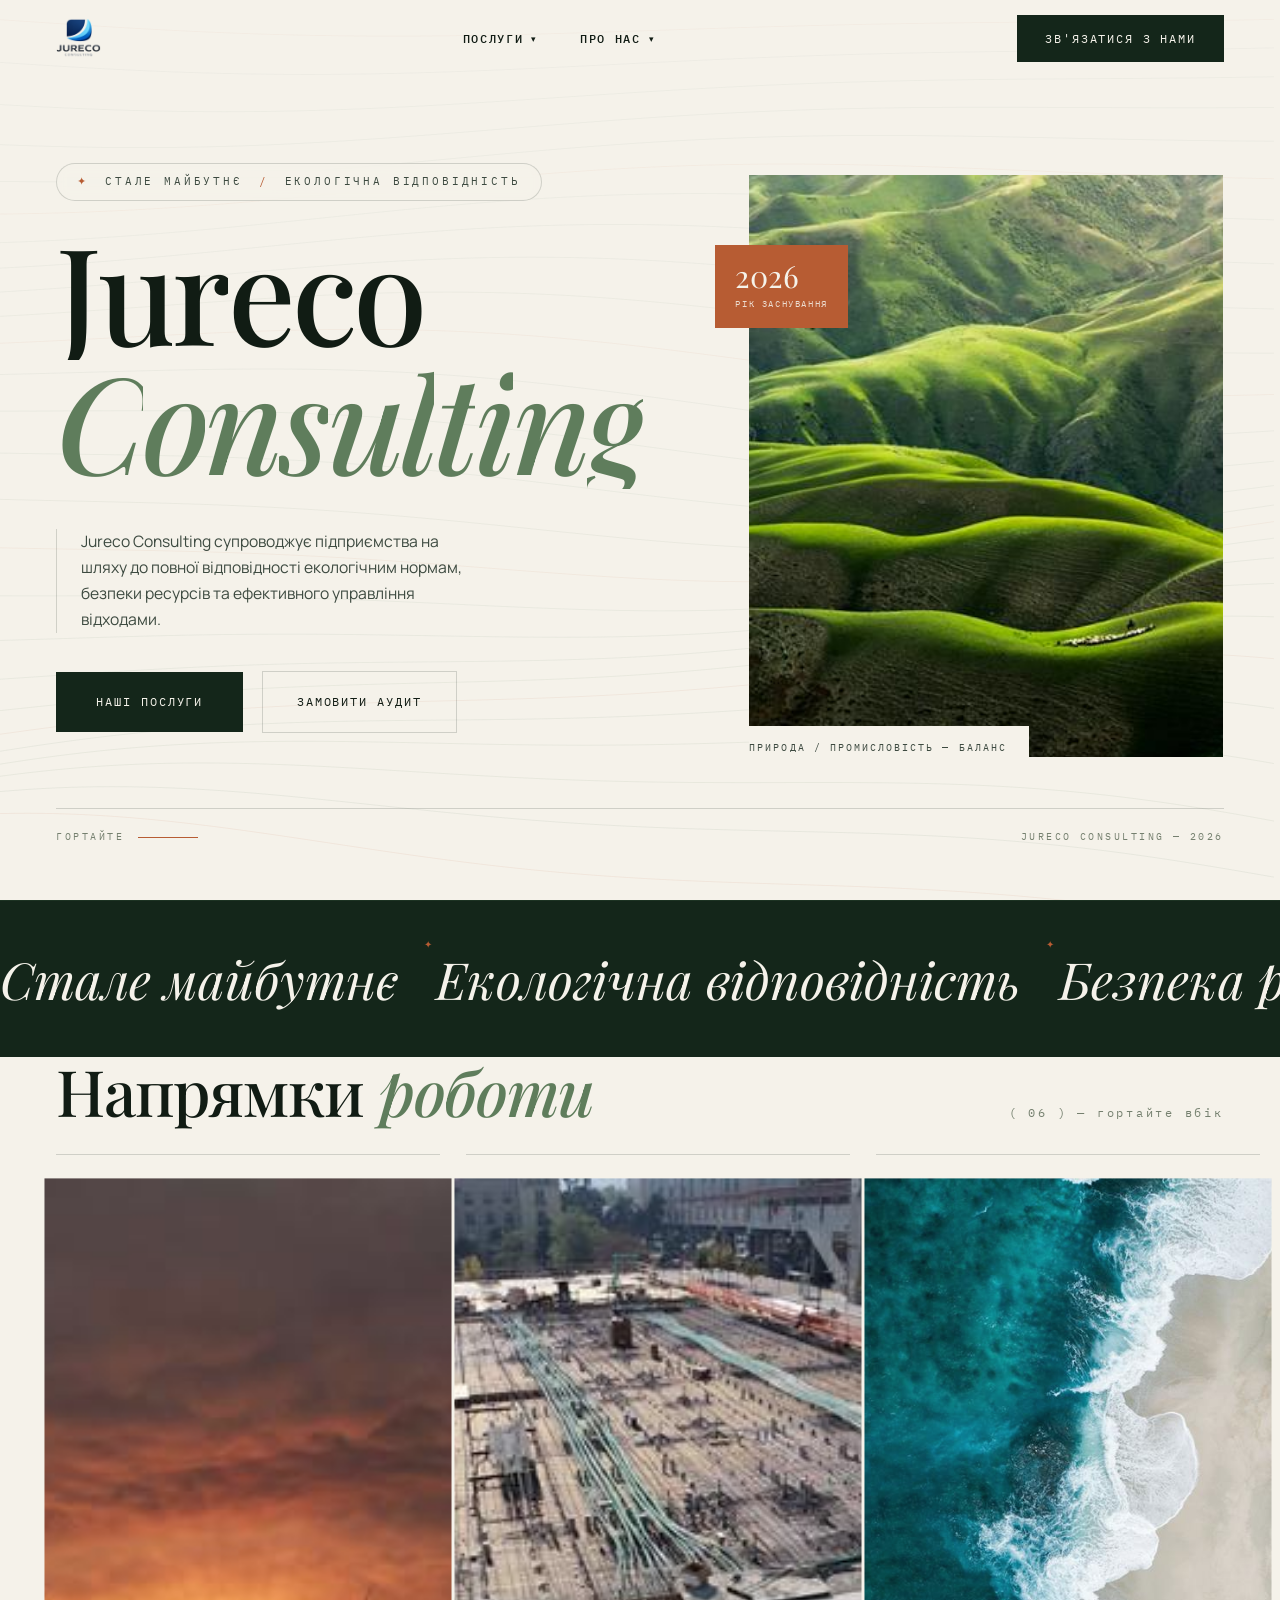
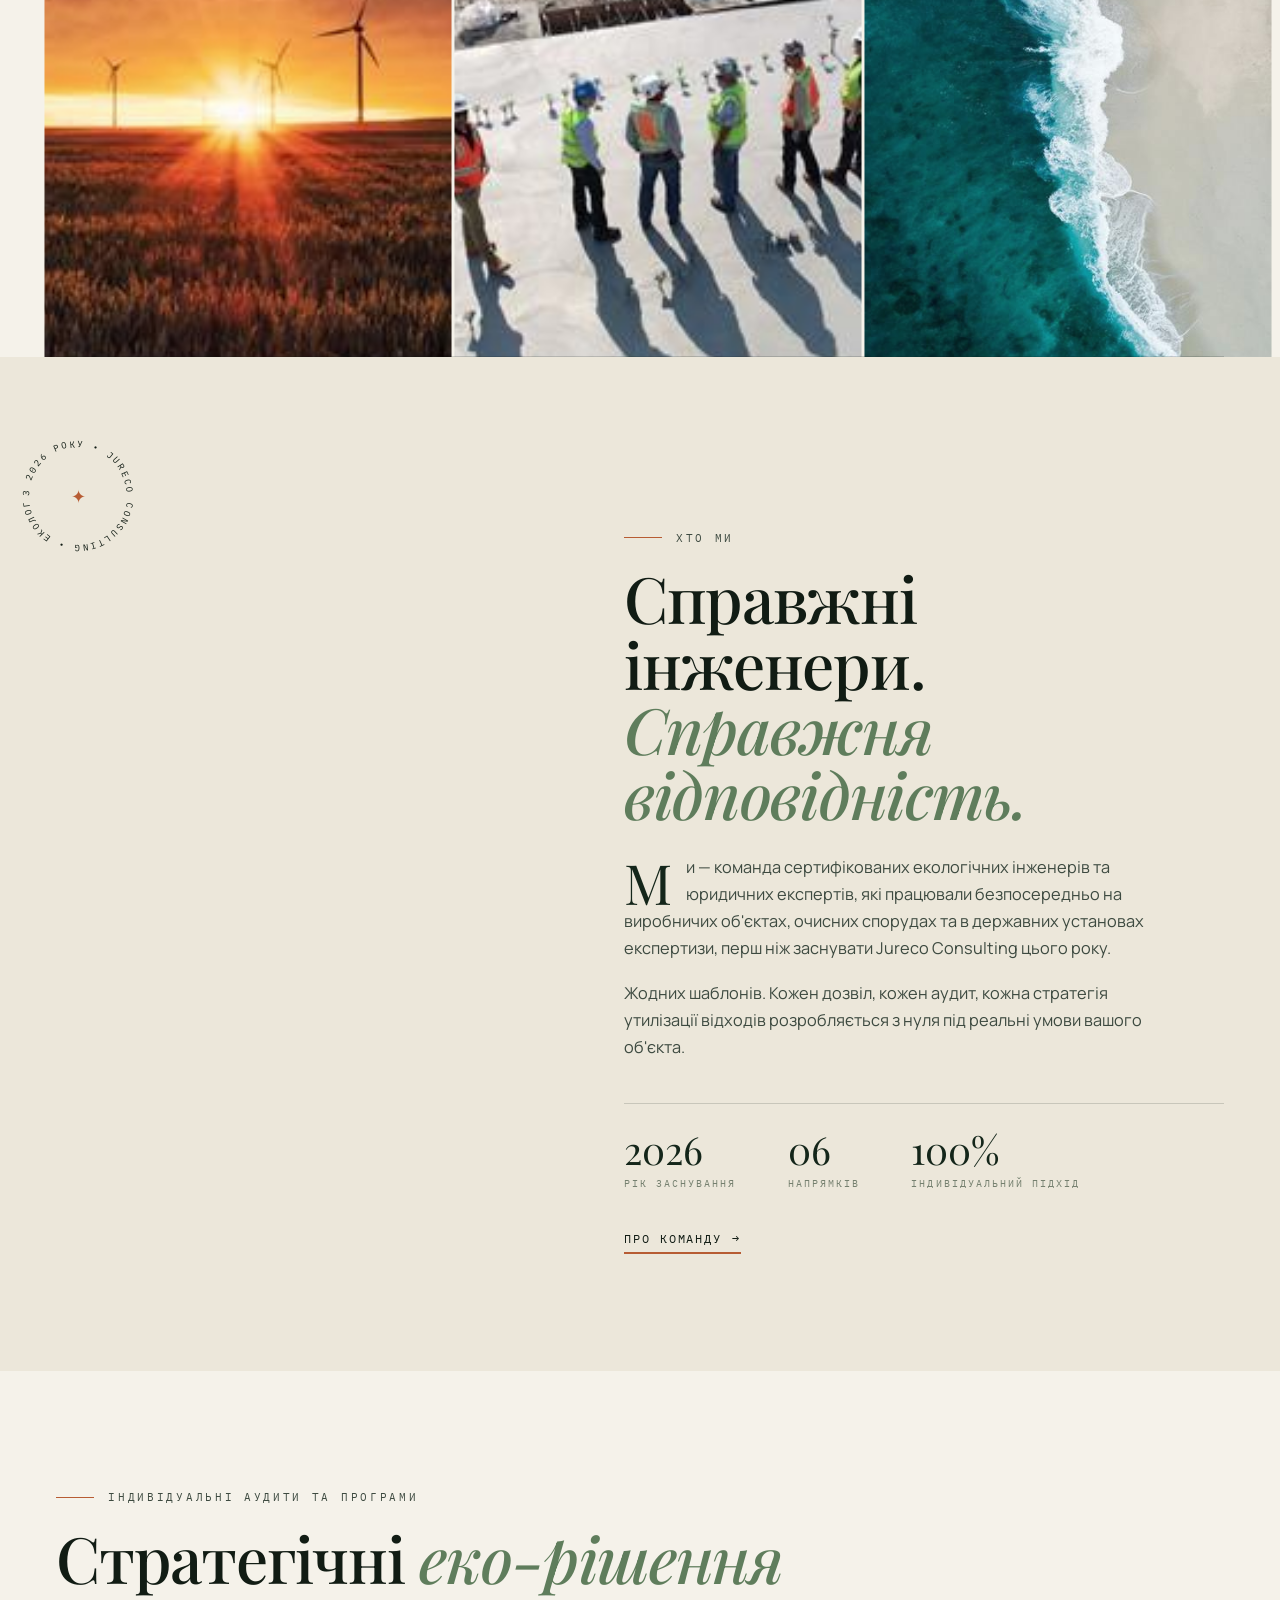
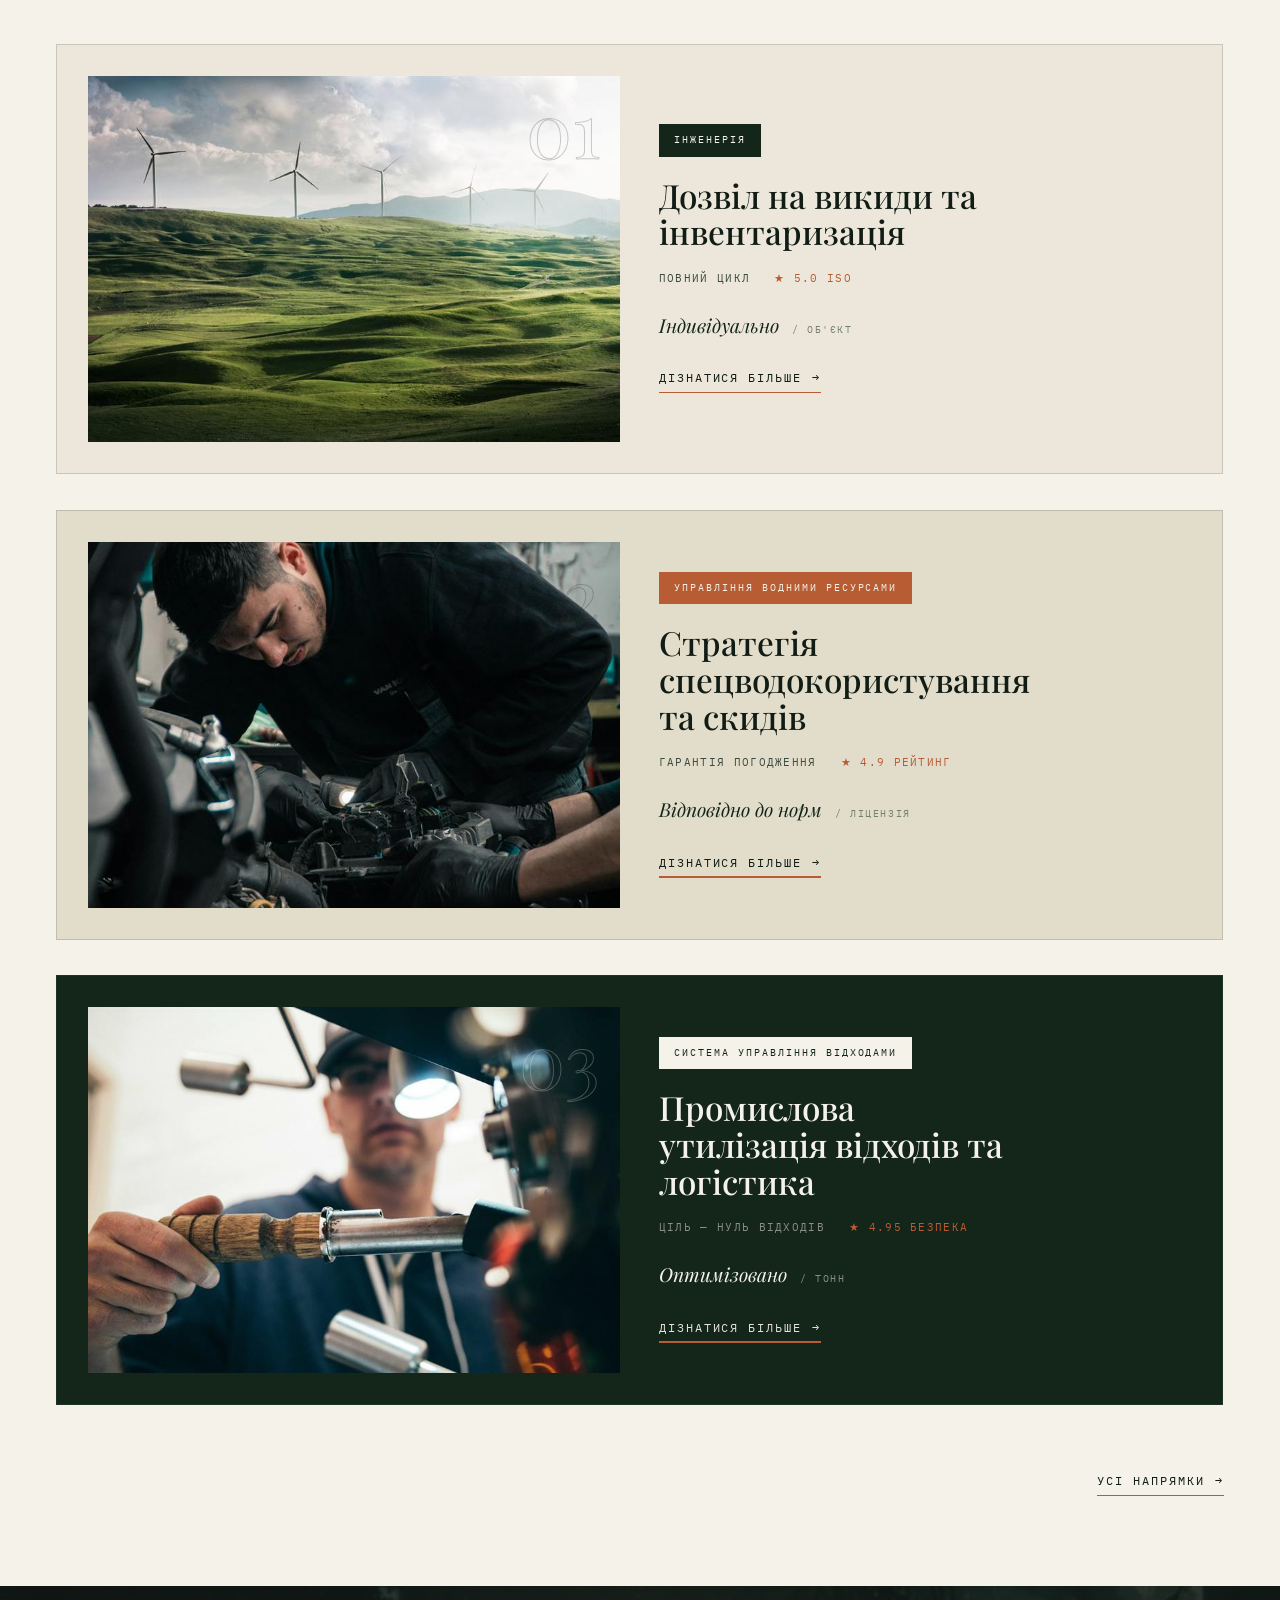
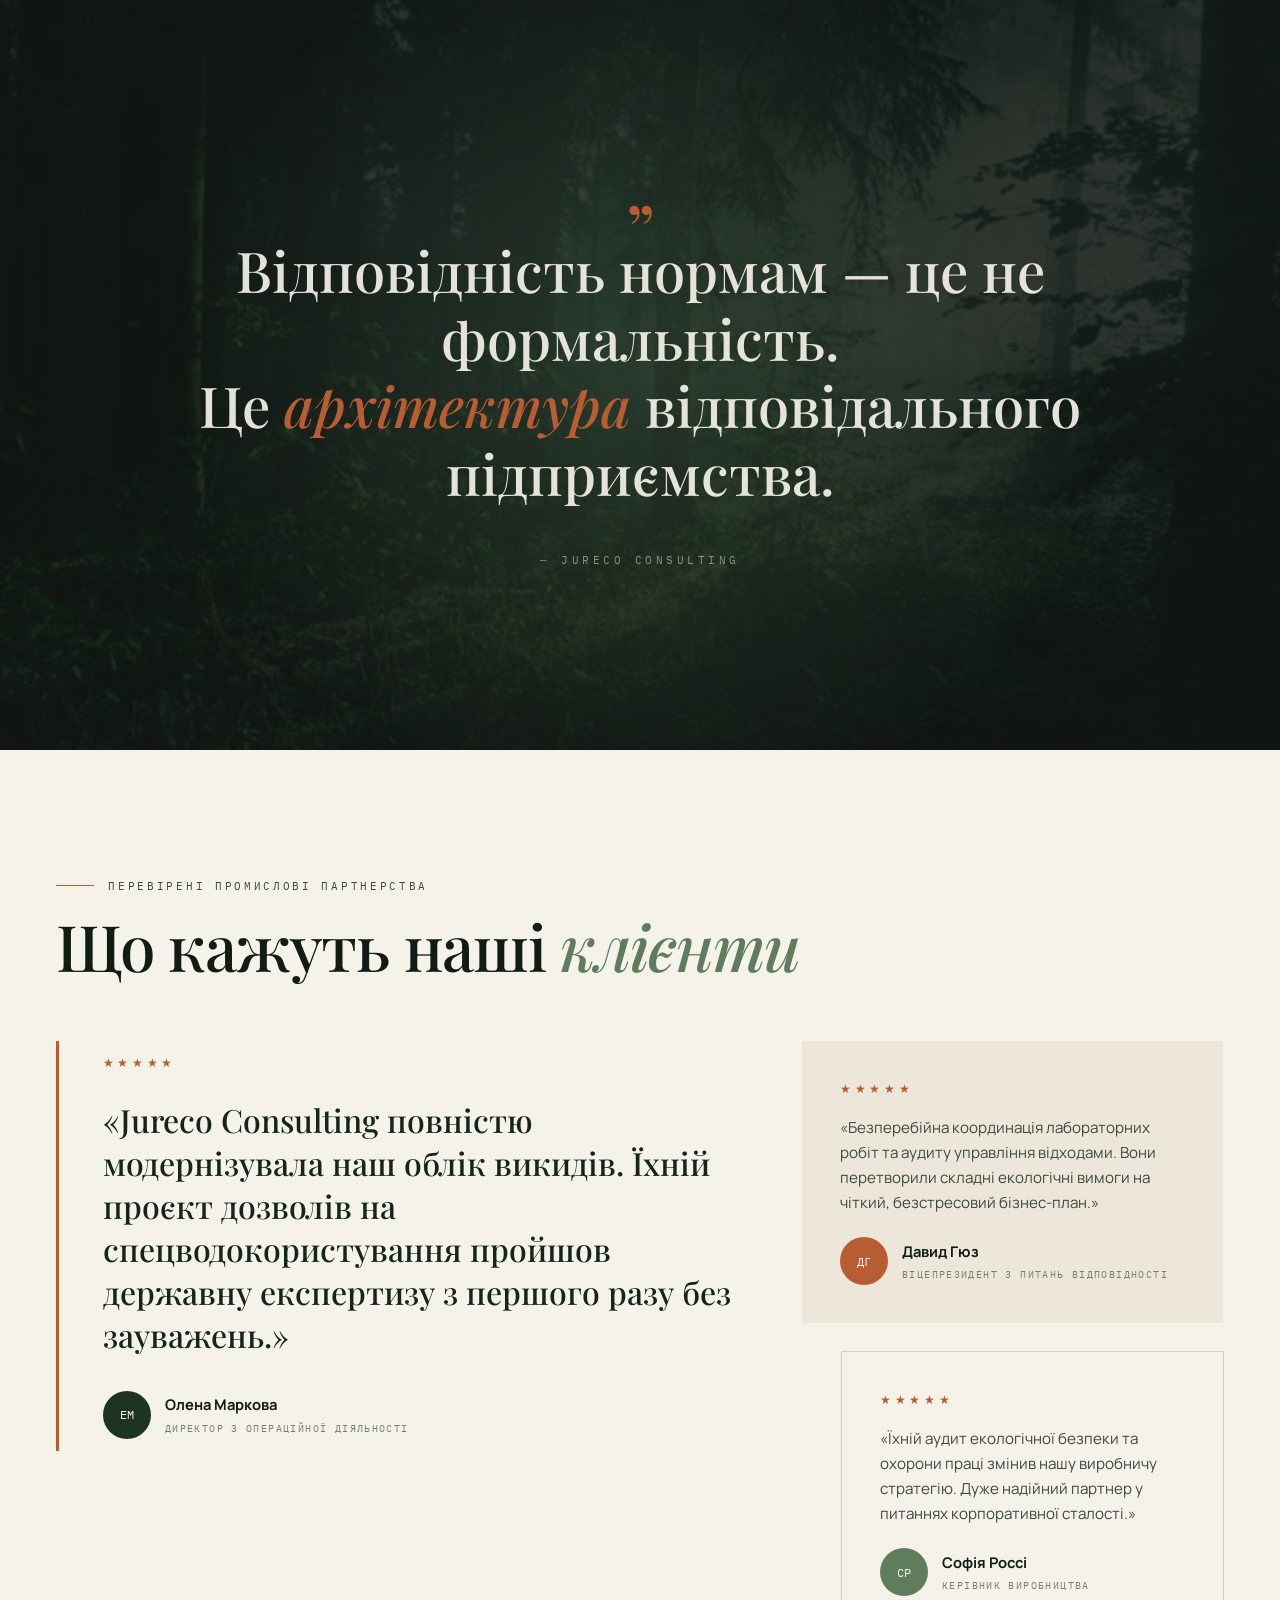
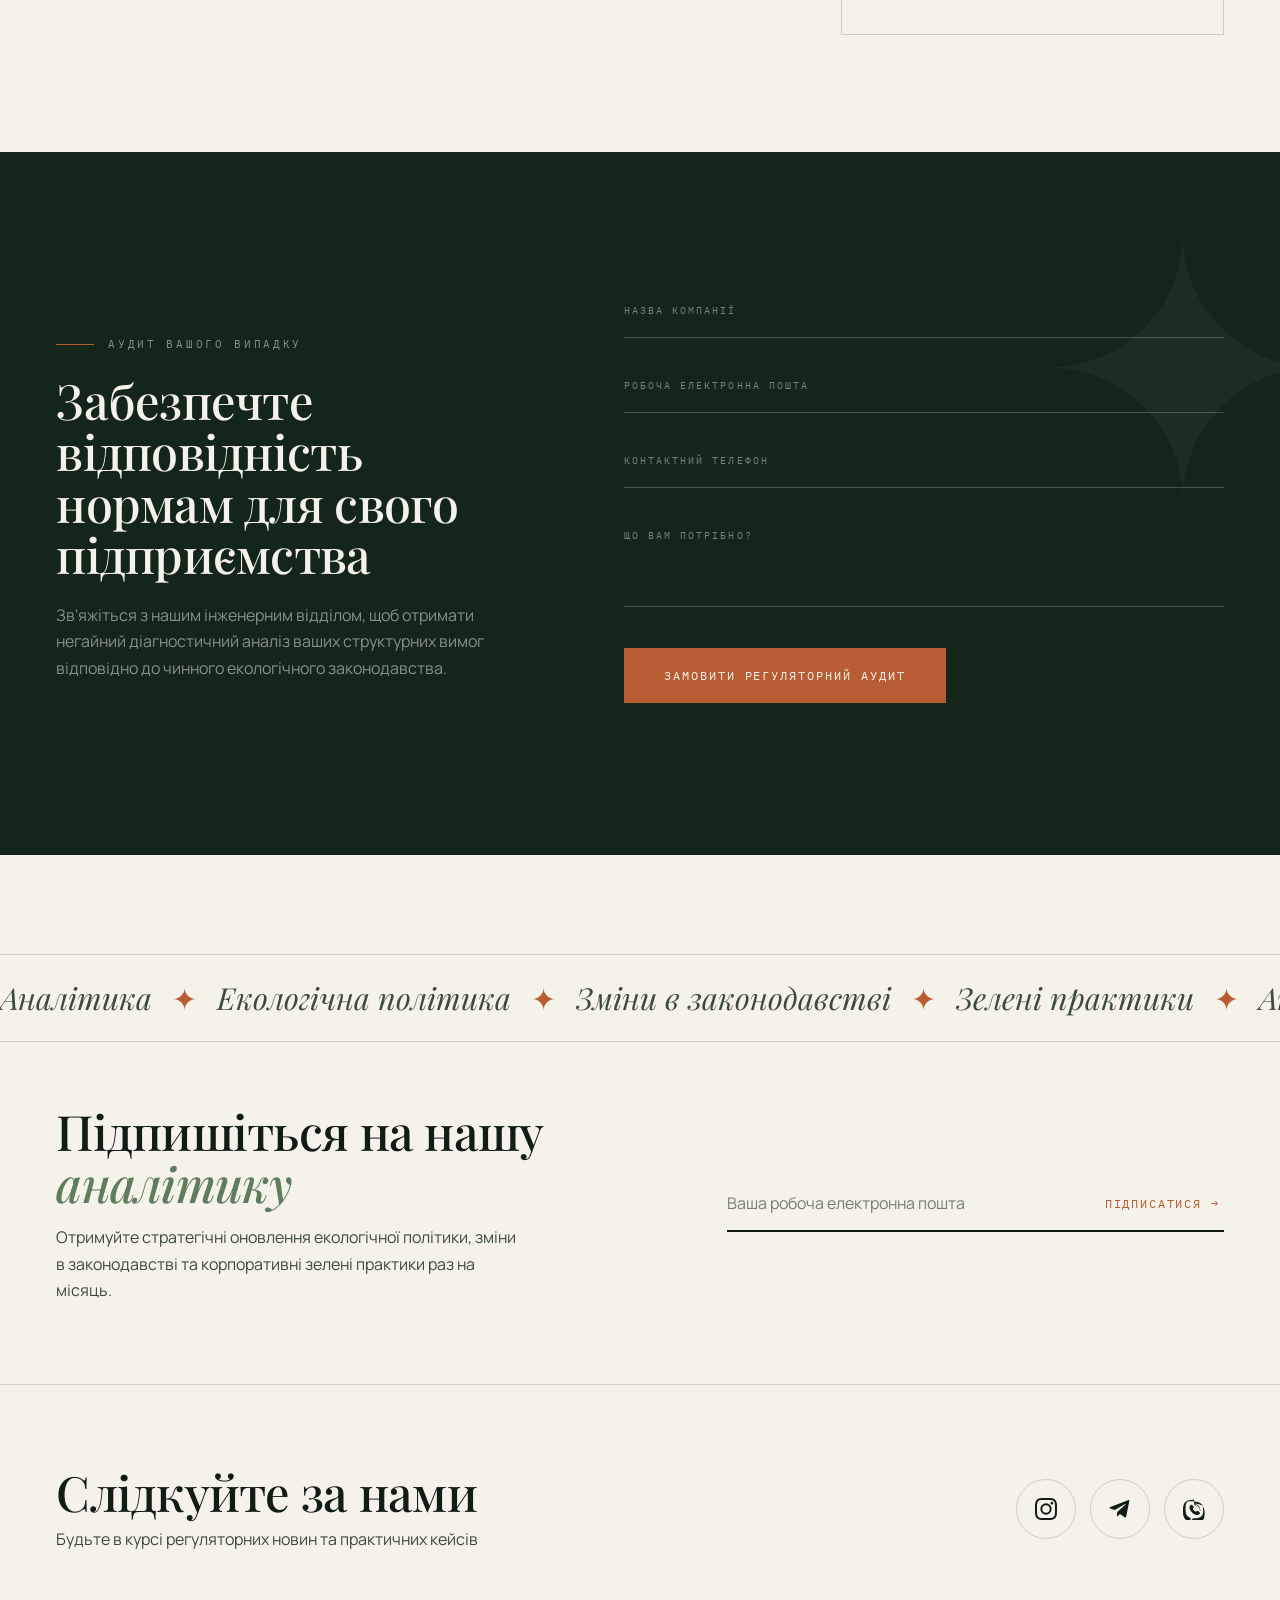
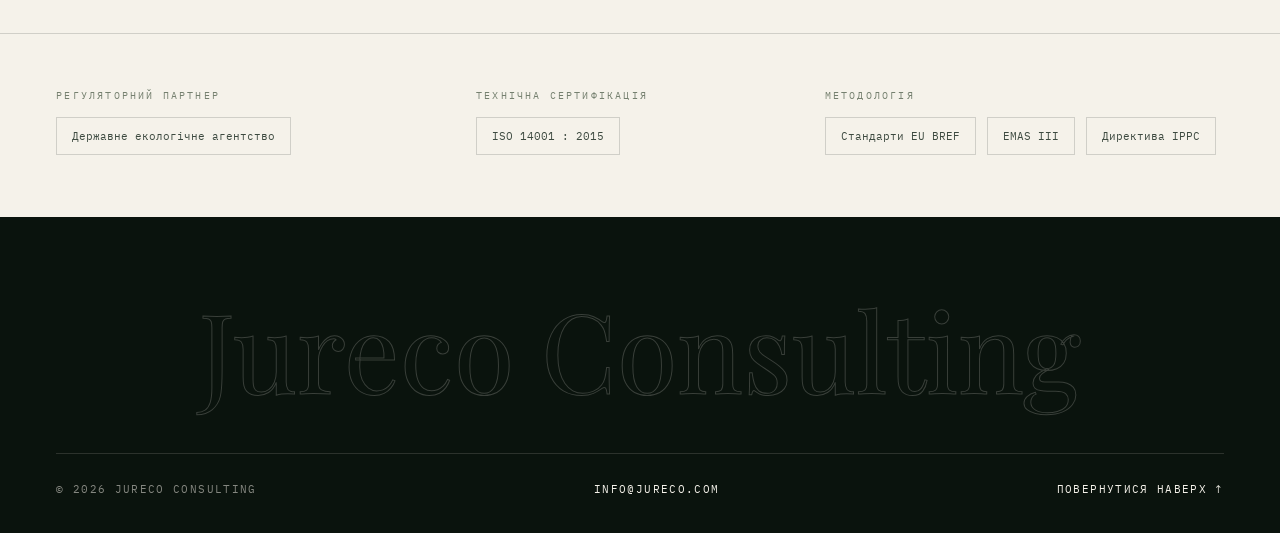
==== commit bd4aaee1: "Rebuild the homepage as an interactive editorial experience index.html only. Adds a dedicated home-x" ====
--- a/index.html
+++ b/index.html
@@ -4,13 +4,30 @@
     <meta charset="UTF-8">
     <meta name="viewport" content="width=device-width, initial-scale=1.0">
     <title>Jureco Consulting — Еко-консалтинг та стратегічні послуги</title>
+    <meta name="description" content="Jureco Consulting супроводжує підприємства на шляху до повної відповідності екологічним нормам, безпеки ресурсів та ефективного управління відходами.">
     <link rel="preconnect" href="https://fonts.googleapis.com">
     <link rel="preconnect" href="https://fonts.gstatic.com" crossorigin>
     <link href="https://fonts.googleapis.com/css2?family=Playfair+Display:ital,wght@0,400;0,500;0,600;1,400;1,500&family=Manrope:wght@400;500;700&family=IBM+Plex+Mono:wght@400;500&display=swap" rel="stylesheet">
     <script>document.documentElement.classList.add('js');</script>
-    <link rel="stylesheet" href="home.css">
+    <link rel="stylesheet" href="home-x.css">
 </head>
 <body id="top">
+
+<!-- ═══ PRELOADER ═══ -->
+<div class="pre" aria-hidden="true">
+    <div class="pre-inner">
+        <div class="pre-mark">Jureco Consulting</div>
+        <div class="pre-meta">Еко-консалтинг · 2026</div>
+        <div class="pre-bar"><i></i></div>
+        <div class="pre-num">000</div>
+    </div>
+</div>
+<div class="pre-curtain" aria-hidden="true"><i></i><i></i><i></i><i></i><i></i></div>
+
+<!-- ═══ CURSOR + PROGRESS ═══ -->
+<div class="cur" aria-hidden="true"><span class="cur-lbl">Огляд</span></div>
+<div class="cur-dot" aria-hidden="true"></div>
+<div class="prog" aria-hidden="true"></div>
 
 <!-- ═══ HEADER ═══ -->
 <header class="hd">
@@ -79,7 +96,7 @@
     </button>
 </header>
 
-<!-- mobile menu -->
+<!-- ═══ MOBILE MENU ═══ -->
 <nav class="m-menu" aria-label="Мобільне меню">
     <span class="mm-ghost" aria-hidden="true">Jureco</span>
     <div class="mm-inner">
@@ -107,91 +124,111 @@
 
 <!-- ═══ HERO ═══ -->
 <section class="hero">
-    <div class="hero-ghost" aria-hidden="true">Еко-консалтинг</div>
+    <canvas id="hero-canvas" aria-hidden="true"></canvas>
 
     <div class="hero-copy">
-        <div class="hero-kicker"><span class="dot">✦</span> Стале майбутнє <span class="dot">/</span> Екологічна відповідність</div>
+        <div class="hero-kicker h-anim"><span class="dot">✦</span> Стале майбутнє <span class="dot">/</span> Екологічна відповідність</div>
         <h1 aria-label="Jureco Consulting">
-            <span class="w-mask"><span>Jureco</span></span><br>
-            <span class="w-mask" style="transition-delay:.12s"><span><em>Consulting</em></span></span>
+            <span class="ln">Jureco</span>
+            <span class="ln it">Consulting</span>
         </h1>
         <div class="hero-under">
-            <div>
-                <p class="hero-sub">Jureco Consulting супроводжує підприємства на шляху до повної відповідності екологічним нормам, безпеки ресурсів та ефективного управління відходами.</p>
-                <div class="hero-actions">
-                    <a href="eia.html" class="btn-main"><span class="lbl">Наші послуги</span></a>
-                    <a href="#" class="btn-quiet">Дивитися огляд <span class="arr">→</span></a>
-                </div>
-            </div>
-        </div>
-    </div>
-
-    <figure class="hero-fig r-clip-up in">
-        <img src="photos/u1501854140801.jpg" srcset="photos/u1501854140801-800.jpg 800w, photos/u1501854140801.jpg 1200w" sizes="(max-width: 1024px) 100vw, 42vw" alt="Зелений ландшафт з висоти пташиного польоту" width="1200" height="800" fetchpriority="high" decoding="async">
+            <p class="hero-sub h-anim">Jureco Consulting супроводжує підприємства на шляху до повної відповідності екологічним нормам, безпеки ресурсів та ефективного управління відходами.</p>
+            <div class="hero-actions">
+                <a href="eia.html" class="btn-main h-anim"><span class="lbl">Наші послуги</span></a>
+                <a href="#contact" class="btn-ghost h-anim"><span>Замовити аудит</span></a>
+            </div>
+        </div>
+    </div>
+
+    <figure class="hero-fig">
+        <span class="hero-fig-in h-clip">
+            <img src="photos/u1501854140801.jpg" srcset="photos/u1501854140801-800.jpg 800w, photos/u1501854140801.jpg 1200w" sizes="(max-width: 1100px) 100vw, 42vw" alt="Зелений ландшафт з висоти пташиного польоту" width="1200" height="800" fetchpriority="high" decoding="async">
+        </span>
         <figcaption class="fig-cap">Природа / Промисловість — баланс</figcaption>
+        <div class="hero-badge h-anim" aria-hidden="true">
+            <div class="k">2026</div>
+            <div class="v">Рік заснування</div>
+        </div>
     </figure>
 
-    <span class="hero-side" aria-hidden="true">Jureco Consulting — 2026</span>
-    <div class="hero-scroll" aria-hidden="true">Гортайте <span class="tail"></span></div>
-</section>
-
-<!-- ═══ SERVICES INDEX ═══ -->
-<section class="svc">
-    <div class="svc-head r-up">
-        <h2 class="serif-em">Напрямки <em>роботи</em></h2>
-        <span class="count">( 06 )</span>
-    </div>
-
-    <div class="svc-list">
-        <a href="lap.html" class="svc-row r-up">
-            <span class="idx">01</span>
-            <span class="name">Охорона атмосферного повітря</span>
-            <span class="row-fig" aria-hidden="true"><picture><source media="(min-width: 1025px)" srcset="photos/u1466611653911-520.jpg"><img src="[data-uri]" alt="" loading="lazy" decoding="async"></picture></span>
-            <span class="go" aria-hidden="true">↗</span>
-        </a>
-        <a href="eia.html" class="svc-row r-up">
-            <span class="idx">02</span>
-            <span class="name">Проєктування та експертиза</span>
-            <span class="row-fig" aria-hidden="true"><picture><source media="(min-width: 1025px)" srcset="photos/u1541888946425-520.jpg"><img src="[data-uri]" alt="" loading="lazy" decoding="async"></picture></span>
-            <span class="go" aria-hidden="true">↗</span>
-        </a>
-        <a href="lap.html" class="svc-row r-up">
-            <span class="idx">03</span>
-            <span class="name">Спеціальне водокористування</span>
-            <span class="row-fig" aria-hidden="true"><picture><source media="(min-width: 1025px)" srcset="photos/u1505118380757-520.jpg"><img src="[data-uri]" alt="" loading="lazy" decoding="async"></picture></span>
-            <span class="go" aria-hidden="true">↗</span>
-        </a>
-        <a href="lwmp.html" class="svc-row r-up">
-            <span class="idx">04</span>
-            <span class="name">Утилізація відходів</span>
-            <span class="row-fig" aria-hidden="true"><picture><source media="(min-width: 1025px)" srcset="photos/u1611284446314-520.jpg"><img src="[data-uri]" alt="" loading="lazy" decoding="async"></picture></span>
-            <span class="go" aria-hidden="true">↗</span>
-        </a>
-        <a href="about.html" class="svc-row r-up">
-            <span class="idx">05</span>
-            <span class="name">Охорона праці</span>
-            <span class="row-fig" aria-hidden="true"><picture><source media="(min-width: 1025px)" srcset="photos/u1531834685032-520.jpg"><img src="[data-uri]" alt="" loading="lazy" decoding="async"></picture></span>
-            <span class="go" aria-hidden="true">↗</span>
-        </a>
-        <a href="about.html" class="svc-row r-up">
-            <span class="idx">06</span>
-            <span class="name">Лабораторія</span>
-            <span class="row-fig" aria-hidden="true"><picture><source media="(min-width: 1025px)" srcset="photos/u1532187863486-520.jpg"><img src="[data-uri]" alt="" loading="lazy" decoding="async"></picture></span>
-            <span class="go" aria-hidden="true">↗</span>
-        </a>
-    </div>
-
+    <div class="hero-foot">
+        <div class="hero-scroll h-anim">Гортайте <span class="tail"></span></div>
+        <span class="h-anim">Jureco Consulting — 2026</span>
+    </div>
+</section>
+
+<!-- ═══ MANIFESTO MARQUEE ═══ -->
+<section class="mani" aria-hidden="true">
+    <div class="mani-track">
+        <span>Стале майбутнє</span><span class="sep">✦</span>
+        <span>Екологічна відповідність</span><span class="sep">✦</span>
+        <span>Безпека ресурсів</span><span class="sep">✦</span>
+        <span>Управління відходами</span><span class="sep">✦</span>
+        <span>Стале майбутнє</span><span class="sep">✦</span>
+        <span>Екологічна відповідність</span><span class="sep">✦</span>
+        <span>Безпека ресурсів</span><span class="sep">✦</span>
+        <span>Управління відходами</span><span class="sep">✦</span>
+    </div>
+</section>
+
+<!-- ═══ SERVICES — horizontal gallery ═══ -->
+<section class="hz" id="services">
+    <div class="hz-pin">
+        <div class="hz-head">
+            <h2 class="h-xl rv">Напрямки <em class="ac">роботи</em></h2>
+            <span class="count rv">( 06 ) — гортайте вбік</span>
+        </div>
+
+        <div class="hz-track">
+            <a href="lap.html" class="hz-card rv">
+                <span class="n">01</span>
+                <span class="fig"><img src="photos/u1466611653911-520.jpg" srcset="photos/u1466611653911-520.jpg 520w, photos/u1466611653911.jpg 1200w" sizes="(max-width: 860px) 92vw, 30vw" alt="Вітрові турбіни на тлі неба" loading="lazy" decoding="async"></span>
+                <h3>Охорона атмосферного повітря <span class="go" aria-hidden="true">↗</span></h3>
+            </a>
+            <a href="eia.html" class="hz-card rv">
+                <span class="n">02</span>
+                <span class="fig"><img src="photos/u1541888946425-520.jpg" srcset="photos/u1541888946425-520.jpg 520w, photos/u1541888946425.jpg 1200w" sizes="(max-width: 860px) 92vw, 30vw" alt="Інженери оглядають будівельний майданчик" loading="lazy" decoding="async"></span>
+                <h3>Проєктування та експертиза <span class="go" aria-hidden="true">↗</span></h3>
+            </a>
+            <a href="lap.html" class="hz-card rv">
+                <span class="n">03</span>
+                <span class="fig"><img src="photos/u1505118380757-520.jpg" srcset="photos/u1505118380757-520.jpg 520w, photos/u1505118380757.jpg 1200w" sizes="(max-width: 860px) 92vw, 30vw" alt="Берегова лінія з висоти" loading="lazy" decoding="async"></span>
+                <h3>Спеціальне водокористування <span class="go" aria-hidden="true">↗</span></h3>
+            </a>
+            <a href="lwmp.html" class="hz-card rv">
+                <span class="n">04</span>
+                <span class="fig"><img src="photos/u1611284446314-520.jpg" srcset="photos/u1611284446314-520.jpg 520w, photos/u1611284446314.jpg 1200w" sizes="(max-width: 860px) 92vw, 30vw" alt="Контейнери для роздільного збору відходів" loading="lazy" decoding="async"></span>
+                <h3>Утилізація відходів <span class="go" aria-hidden="true">↗</span></h3>
+            </a>
+            <a href="about.html" class="hz-card rv">
+                <span class="n">05</span>
+                <span class="fig"><img src="photos/u1531834685032-520.jpg" srcset="photos/u1531834685032-520.jpg 520w, photos/u1531834685032.jpg 1200w" sizes="(max-width: 860px) 92vw, 30vw" alt="Робітники у захисних касках на об'єкті" loading="lazy" decoding="async"></span>
+                <h3>Охорона праці <span class="go" aria-hidden="true">↗</span></h3>
+            </a>
+            <a href="about.html" class="hz-card rv">
+                <span class="n">06</span>
+                <span class="fig"><img src="photos/u1532187863486-520.jpg" srcset="photos/u1532187863486-520.jpg 520w, photos/u1532187863486.jpg 1200w" sizes="(max-width: 860px) 92vw, 30vw" alt="Лабораторний аналіз проб" loading="lazy" decoding="async"></span>
+                <h3>Лабораторія <span class="go" aria-hidden="true">↗</span></h3>
+            </a>
+        </div>
+
+        <div class="hz-rail" aria-hidden="true"><i></i></div>
+    </div>
 </section>
 
 <!-- ═══ WHO WE ARE ═══ -->
 <section class="who">
-    <div class="who-fig r-clip">
-        <div class="frame">
-            <img src="photos/u1441974231531.jpg" srcset="photos/u1441974231531-800.jpg 800w, photos/u1441974231531.jpg 1200w" sizes="(max-width: 1024px) 92vw, 46vw" alt="Аудит промислового об'єкта — лісовий масив" width="1000" height="1250" loading="lazy" decoding="async">
+    <div class="who-media">
+        <div class="who-fig rv-clip">
+            <img src="photos/u1441974231531.jpg" srcset="photos/u1441974231531-800.jpg 800w, photos/u1441974231531.jpg 1200w" sizes="(max-width: 1100px) 92vw, 42vw" alt="Аудит промислового об'єкта — лісовий масив" width="1000" height="1250" loading="lazy" decoding="async">
+        </div>
+        <div class="who-fig2 rv-clip">
+            <img src="photos/u1541888946425-520.jpg" srcset="photos/u1541888946425-520.jpg 520w, photos/u1541888946425.jpg 1200w" sizes="(max-width: 1100px) 40vw, 20vw" alt="Інженерна команда на об'єкті" loading="lazy" decoding="async">
         </div>
         <div class="who-stamp" aria-hidden="true">
-            <svg viewBox="0 0 130 130">
-                <defs><path id="circ" d="M 65,65 m -48,0 a 48,48 0 1,1 96,0 a 48,48 0 1,1 -96,0"/></defs>
+            <svg viewBox="0 0 132 132">
+                <defs><path id="circ" d="M 66,66 m -49,0 a 49,49 0 1,1 98,0 a 49,49 0 1,1 -98,0"/></defs>
                 <text><textPath href="#circ">З 2026 року • Jureco Consulting • екологія •</textPath></text>
             </svg>
             <span class="core">✦</span>
@@ -199,91 +236,94 @@
     </div>
 
     <div class="who-copy">
-        <span class="eyebrow r-up">Хто ми</span>
-        <h2 class="r-up">Справжні інженери.<br><em>Справжня відповідність.</em></h2>
-        <p class="lead r-up">Ми — команда сертифікованих екологічних інженерів та юридичних експертів, які працювали безпосередньо на виробничих об'єктах, очисних спорудах та в державних установах експертизи, перш ніж заснувати Jureco Consulting цього року.</p>
-        <p class="r-up">Жодних шаблонів. Кожен дозвіл, кожен аудит, кожна стратегія утилізації відходів розробляється з нуля під реальні умови вашого об'єкта.</p>
-        <div class="who-meta r-up">
+        <span class="eyebrow rv">Хто ми</span>
+        <h2 class="h-xl rv">Справжні інженери.<br><em class="ac">Справжня відповідність.</em></h2>
+        <p class="lead rv">Ми — команда сертифікованих екологічних інженерів та юридичних експертів, які працювали безпосередньо на виробничих об'єктах, очисних спорудах та в державних установах експертизи, перш ніж заснувати Jureco Consulting цього року.</p>
+        <p class="rv">Жодних шаблонів. Кожен дозвіл, кожен аудит, кожна стратегія утилізації відходів розробляється з нуля під реальні умови вашого об'єкта.</p>
+        <div class="who-meta rv">
             <div class="cell"><div class="k">2026</div><div class="v">Рік заснування</div></div>
             <div class="cell"><div class="k">06</div><div class="v">Напрямків</div></div>
             <div class="cell"><div class="k">100%</div><div class="v">Індивідуальний підхід</div></div>
         </div>
-        <a href="about.html" class="btn-quiet r-up">Про команду <span class="arr">→</span></a>
-    </div>
-</section>
-
-<!-- ═══ STRATEGIC SOLUTIONS ═══ -->
-<section class="sol">
-    <div class="sol-head">
-        <span class="eyebrow r-up">Індивідуальні аудити та програми</span>
-        <h2 class="r-up">Стратегічні <em>еко-рішення</em></h2>
-    </div>
-
-    <article class="sol-item">
-        <figure class="sol-fig r-clip">
-            <img src="photos/u1532601224476.jpg" srcset="photos/u1532601224476-800.jpg 800w, photos/u1532601224476.jpg 1200w" sizes="(max-width: 1024px) 100vw, 50vw" alt="Промисловий об'єкт — інвентаризація викидів" width="900" height="620" loading="lazy" decoding="async">
-        </figure>
-        <div class="sol-body">
-            <span class="sol-num" aria-hidden="true">01</span>
-            <span class="tag r-up">Інженерія</span>
-            <h3 class="r-up">Дозвіл на викиди та інвентаризація</h3>
-            <div class="sol-meta r-up">
-                <span>Повний цикл</span>
-                <span class="st">★ 5.0 ISO</span>
-            </div>
-            <div class="sol-price r-up">Індивідуально <small>/ об'єкт</small></div>
-            <a href="#" class="u-link r-up">Дізнатися більше</a>
-        </div>
-    </article>
-
-    <article class="sol-item flip">
-        <figure class="sol-fig r-clip-alt">
-            <img src="photos/u1615906655593.jpg" srcset="photos/u1615906655593-800.jpg 800w, photos/u1615906655593.jpg 1200w" sizes="(max-width: 1024px) 100vw, 50vw" alt="Водні ресурси — стратегія спецводокористування" width="900" height="620" loading="lazy" decoding="async">
-        </figure>
-        <div class="sol-body">
-            <span class="sol-num" aria-hidden="true">02</span>
-            <span class="tag alt r-up">Управління водними ресурсами</span>
-            <h3 class="r-up">Стратегія спецводокористування та скидів</h3>
-            <div class="sol-meta r-up">
-                <span>Гарантія погодження</span>
-                <span class="st">★ 4.9 рейтинг</span>
-            </div>
-            <div class="sol-price r-up">Відповідно до норм <small>/ ліцензія</small></div>
-            <a href="#" class="u-link r-up">Дізнатися більше</a>
-        </div>
-    </article>
-
-    <article class="sol-item">
-        <figure class="sol-fig r-clip">
-            <img src="photos/u1558618666.jpg" srcset="photos/u1558618666-800.jpg 800w, photos/u1558618666.jpg 1200w" sizes="(max-width: 1024px) 100vw, 50vw" alt="Промислова утилізація відходів та логістика" width="900" height="620" loading="lazy" decoding="async">
-        </figure>
-        <div class="sol-body">
-            <span class="sol-num" aria-hidden="true">03</span>
-            <span class="tag alt2 r-up">Система управління відходами</span>
-            <h3 class="r-up">Промислова утилізація відходів та логістика</h3>
-            <div class="sol-meta r-up">
-                <span>Ціль — нуль відходів</span>
-                <span class="st">★ 4.95 безпека</span>
-            </div>
-            <div class="sol-price r-up">Оптимізовано <small>/ тонн</small></div>
-            <a href="#" class="u-link r-up">Дізнатися більше</a>
-        </div>
-    </article>
-
-    <div style="text-align:right; padding-top: 40px;">
-        <a href="#" class="u-link r-up">Усі напрямки →</a>
+        <a href="about.html" class="u-link rv">Про команду <span class="arr">→</span></a>
+    </div>
+</section>
+
+<!-- ═══ SOLUTIONS — stacked cards ═══ -->
+<section class="stack">
+    <div class="stack-head">
+        <span class="eyebrow rv">Індивідуальні аудити та програми</span>
+        <h2 class="h-xl rv">Стратегічні <em class="ac">еко-рішення</em></h2>
+    </div>
+
+    <div class="stack-list">
+        <article class="stack-card">
+            <figure class="sc-fig">
+                <img src="photos/u1532601224476.jpg" srcset="photos/u1532601224476-800.jpg 800w, photos/u1532601224476.jpg 1200w" sizes="(max-width: 1100px) 92vw, 44vw" alt="Промисловий об'єкт — інвентаризація викидів" width="900" height="620" loading="lazy" decoding="async">
+                <span class="sc-num" aria-hidden="true">01</span>
+            </figure>
+            <div class="sc-body">
+                <span class="sc-tag">Інженерія</span>
+                <h3>Дозвіл на викиди та інвентаризація</h3>
+                <div class="sc-meta">
+                    <span>Повний цикл</span>
+                    <span class="st">★ 5.0 ISO</span>
+                </div>
+                <div class="sc-price">Індивідуально <small>/ об'єкт</small></div>
+                <a href="#" class="u-link">Дізнатися більше <span class="arr">→</span></a>
+            </div>
+        </article>
+
+        <article class="stack-card">
+            <figure class="sc-fig">
+                <img src="photos/u1615906655593.jpg" srcset="photos/u1615906655593-800.jpg 800w, photos/u1615906655593.jpg 1200w" sizes="(max-width: 1100px) 92vw, 44vw" alt="Водні ресурси — стратегія спецводокористування" width="900" height="620" loading="lazy" decoding="async">
+                <span class="sc-num" aria-hidden="true">02</span>
+            </figure>
+            <div class="sc-body">
+                <span class="sc-tag alt">Управління водними ресурсами</span>
+                <h3>Стратегія спецводокористування та скидів</h3>
+                <div class="sc-meta">
+                    <span>Гарантія погодження</span>
+                    <span class="st">★ 4.9 рейтинг</span>
+                </div>
+                <div class="sc-price">Відповідно до норм <small>/ ліцензія</small></div>
+                <a href="#" class="u-link">Дізнатися більше <span class="arr">→</span></a>
+            </div>
+        </article>
+
+        <article class="stack-card">
+            <figure class="sc-fig">
+                <img src="photos/u1558618666.jpg" srcset="photos/u1558618666-800.jpg 800w, photos/u1558618666.jpg 1200w" sizes="(max-width: 1100px) 92vw, 44vw" alt="Промислова утилізація відходів та логістика" width="900" height="620" loading="lazy" decoding="async">
+                <span class="sc-num" aria-hidden="true">03</span>
+            </figure>
+            <div class="sc-body">
+                <span class="sc-tag alt2">Система управління відходами</span>
+                <h3>Промислова утилізація відходів та логістика</h3>
+                <div class="sc-meta">
+                    <span>Ціль — нуль відходів</span>
+                    <span class="st">★ 4.95 безпека</span>
+                </div>
+                <div class="sc-price">Оптимізовано <small>/ тонн</small></div>
+                <a href="#" class="u-link">Дізнатися більше <span class="arr">→</span></a>
+            </div>
+        </article>
+    </div>
+
+    <div class="stack-foot">
+        <a href="#" class="u-link rv">Усі напрямки <span class="arr">→</span></a>
     </div>
 </section>
 
 <!-- ═══ QUOTE ═══ -->
-<section class="quote">
+<section class="quote on-pine">
     <div class="quote-bg" aria-hidden="true"></div>
+    <div class="quote-aura" aria-hidden="true"></div>
     <div class="quote-inner">
         <span class="quote-mark" aria-hidden="true">„</span>
         <blockquote>
             <p>
                 <span class="q-line"><span>Відповідність нормам — це не формальність.</span></span>
-                <span class="q-line"><span>Це <em style="color:var(--clay); font-style:italic;">архітектура</em> відповідального</span></span>
+                <span class="q-line"><span>Це <em class="ac" style="color:var(--clay)">архітектура</em> відповідального</span></span>
                 <span class="q-line"><span>підприємства.</span></span>
             </p>
         </blockquote>
@@ -291,15 +331,15 @@
     </div>
 </section>
 
-<!-- ═══ TESTIMONIALS ═══ -->
+<!-- ═══ VOICES ═══ -->
 <section class="voices">
     <div class="voices-head">
-        <span class="eyebrow r-up">Перевірені промислові партнерства</span>
-        <h2 class="r-up">Що кажуть наші <em>клієнти</em></h2>
+        <span class="eyebrow rv">Перевірені промислові партнерства</span>
+        <h2 class="h-xl rv">Що кажуть наші <em class="ac">клієнти</em></h2>
     </div>
 
     <div class="voices-grid">
-        <div class="voice-feature r-up">
+        <div class="voice-feature rv">
             <div class="stars" aria-label="5 з 5 зірок">★★★★★</div>
             <blockquote>«Jureco Consulting повністю модернізувала наш облік викидів. Їхній проєкт дозволів на спецводокористування пройшов державну експертизу з першого разу без зауважень.»</blockquote>
             <div class="byline">
@@ -312,7 +352,7 @@
         </div>
 
         <div class="voice-side">
-            <div class="voice-card r-up">
+            <div class="voice-card rv">
                 <div class="stars" aria-label="5 з 5 зірок">★★★★★</div>
                 <p>«Безперебійна координація лабораторних робіт та аудиту управління відходами. Вони перетворили складні екологічні вимоги на чіткий, безстресовий бізнес-план.»</p>
                 <div class="byline">
@@ -323,7 +363,7 @@
                     </div>
                 </div>
             </div>
-            <div class="voice-card r-up">
+            <div class="voice-card rv">
                 <div class="stars" aria-label="5 з 5 зірок">★★★★★</div>
                 <p>«Їхній аудит екологічної безпеки та охорони праці змінив нашу виробничу стратегію. Дуже надійний партнер у питаннях корпоративної сталості.»</p>
                 <div class="byline">
@@ -339,15 +379,15 @@
 </section>
 
 <!-- ═══ CTA FORM ═══ -->
-<section id="contact" class="audit">
+<section id="contact" class="audit on-pine">
     <div class="audit-grid">
         <div class="audit-copy">
-            <span class="eyebrow r-up">Аудит вашого випадку</span>
-            <h2 class="r-up">Забезпечте відповідність нормам для свого підприємства</h2>
-            <p class="audit-lead r-up">Зв'яжіться з нашим інженерним відділом, щоб отримати негайний діагностичний аналіз ваших структурних вимог відповідно до чинного екологічного законодавства.</p>
-        </div>
-
-        <form id="cta-audit-form" class="audit-form r-up" action="https://formspree.io/f/mqevwaqk" method="POST">
+            <span class="eyebrow rv">Аудит вашого випадку</span>
+            <h2 class="h-lg rv">Забезпечте відповідність нормам для свого підприємства</h2>
+            <p class="audit-lead rv">Зв'яжіться з нашим інженерним відділом, щоб отримати негайний діагностичний аналіз ваших структурних вимог відповідно до чинного екологічного законодавства.</p>
+        </div>
+
+        <form id="cta-audit-form" class="audit-form rv" action="https://formspree.io/f/mqevwaqk" method="POST">
             <div class="field">
                 <label for="f-company">Назва компанії</label>
                 <input id="f-company" type="text" name="company" autocomplete="organization" required>
@@ -386,12 +426,12 @@
         </div>
     </div>
     <div class="news-inner">
-        <div class="r-up">
-            <h2>Підпишіться на нашу <em>аналітику</em></h2>
+        <div class="rv">
+            <h2 class="h-lg">Підпишіться на нашу <em class="ac">аналітику</em></h2>
             <p class="sub">Отримуйте стратегічні оновлення екологічної політики, зміни в законодавстві та корпоративні зелені практики раз на місяць.</p>
         </div>
-        <div class="news-form r-up">
-            <label for="nl-email" class="visually-hidden" style="position:absolute; width:1px; height:1px; overflow:hidden; clip:rect(0 0 0 0);">Ваша робоча електронна пошта</label>
+        <div class="news-form rv">
+            <label for="nl-email" style="position:absolute; width:1px; height:1px; overflow:hidden; clip:rect(0 0 0 0);">Ваша робоча електронна пошта</label>
             <input id="nl-email" type="email" placeholder="Ваша робоча електронна пошта" autocomplete="email">
             <button type="button">Підписатися →</button>
         </div>
@@ -400,11 +440,11 @@
 
 <!-- ═══ FOLLOW ═══ -->
 <section class="follow">
-    <div class="r-up">
-        <h2>Слідкуйте за нами</h2>
+    <div class="rv">
+        <h2 class="h-lg">Слідкуйте за нами</h2>
         <p>Будьте в курсі регуляторних новин та практичних кейсів</p>
     </div>
-    <div class="follow-links r-up">
+    <div class="follow-links rv">
         <a href="https://instagram.com/jureco.consulting" target="_blank" rel="noopener" aria-label="Instagram">
             <svg viewBox="0 0 24 24" fill="currentColor"><path d="M12 2.163c3.204 0 3.584.012 4.85.07 3.252.148 4.771 1.691 4.919 4.919.058 1.265.069 1.645.069 4.849 0 3.205-.012 3.584-.069 4.849-.149 3.225-1.664 4.771-4.919 4.919-1.266.058-1.644.07-4.85.07-3.204 0-3.584-.012-4.849-.07-3.26-.149-4.771-1.699-4.919-4.92-.058-1.265-.07-1.644-.07-4.849 0-3.204.013-3.583.07-4.849.149-3.227 1.664-4.771 4.919-4.919 1.266-.057 1.645-.069 4.849-.069zm0-2.163c-3.259 0-3.667.014-4.947.072-4.358.2-6.78 2.618-6.98 6.98-.059 1.281-.073 1.689-.073 4.948 0 3.259.014 3.668.072 4.948.2 4.358 2.618 6.78 6.98 6.98 1.281.058 1.689.072 4.948.072 3.259 0 3.668-.014 4.948-.072 4.354-.2 6.782-2.618 6.979-6.98.059-1.28.073-1.689.073-4.948 0-3.259-.014-3.667-.072-4.947-.196-4.354-2.617-6.78-6.979-6.98-1.281-.059-1.69-.073-4.949-.073zm0 5.838a6.162 6.162 0 1 0 0 12.324 6.162 6.162 0 0 0 0-12.324zM12 16a4 4 0 1 1 0-8 4 4 0 0 1 0 8zm6.406-11.845a1.44 1.44 0 1 0 0 2.881 1.44 1.44 0 0 0 0-2.881z"/></svg>
         </a>
@@ -419,15 +459,15 @@
 
 <!-- ═══ CERTS ═══ -->
 <section class="certs">
-    <div class="col r-up">
+    <div class="col rv">
         <p>Регуляторний партнер</p>
         <span class="cert-b">Державне екологічне агентство</span>
     </div>
-    <div class="col r-up">
+    <div class="col rv">
         <p>Технічна сертифікація</p>
         <span class="cert-b">ISO 14001 : 2015</span>
     </div>
-    <div class="col r-up">
+    <div class="col rv">
         <p>Методологія</p>
         <span class="cert-b">Стандарти EU BREF</span>
         <span class="cert-b">EMAS III</span>
@@ -437,7 +477,7 @@
 
 <!-- ═══ FOOTER ═══ -->
 <footer class="foot">
-    <div class="foot-word" aria-hidden="true">Jureco Consulting</div>
+    <div class="foot-word rv" aria-hidden="true">Jureco Consulting</div>
     <div class="foot-row">
         <span>© 2026 Jureco Consulting</span>
         <a href="mailto:info@jureco.com">info@jureco.com</a>
@@ -445,7 +485,10 @@
     </div>
 </footer>
 
-<script src="home.js"></script>
+<script src="vendor/gsap.min.js"></script>
+<script src="vendor/ScrollTrigger.min.js"></script>
+<script src="vendor/lenis.min.js"></script>
+<script src="home-x.js"></script>
 <script src="form-handler.js"></script>
 </body>
 </html>
--- a/home-x.css
+++ b/home-x.css
@@ -0,0 +1,1201 @@
+/* ============================================================
+   JURECO — homepage stylesheet (index.html ONLY)
+   Inner pages keep home.css / inner.css untouched.
+   Brand palette preserved, extended with depth + glow tones.
+   ============================================================ */
+
+:root {
+    /* preserved brand core */
+    --paper:   #F5F2EA;
+    --paper-2: #ECE7DA;
+    --ink:     #111C14;
+    --ink-2:   #3D4A40;
+    --ink-3:   #75806F;
+    --pine:    #14261A;
+    --pine-2:  #1D3323;
+    --moss:    #5F7D5C;
+    --clay:    #B75C33;
+    --clay-2:  #A24E28;
+
+    /* extensions of the same palette */
+    --paper-3:  #E2DCCB;
+    --pine-000: #0A130D;
+    --pine-3:   #0F1D13;
+    --moss-2:   #7E9A7A;
+    --line:      rgba(17, 28, 20, 0.16);
+    --line-soft: rgba(17, 28, 20, 0.08);
+    --line-pine: rgba(245, 242, 234, 0.14);
+    --paper-on-pine: rgba(245, 242, 234, 0.92);
+    --dim-on-pine:   rgba(245, 242, 234, 0.52);
+    --clay-glow: rgba(183, 92, 51, 0.30);
+    --moss-glow: rgba(95, 125, 92, 0.26);
+
+    --font-display: 'Playfair Display', 'Georgia', serif;
+    --font-body: 'Manrope', 'Segoe UI', sans-serif;
+    --font-mono: 'IBM Plex Mono', 'Consolas', monospace;
+
+    --ease: cubic-bezier(0.22, 1, 0.36, 1);
+    --ease-io: cubic-bezier(0.65, 0, 0.35, 1);
+    --gutter: clamp(20px, 4.4vw, 76px);
+    --hd-h: 76px;
+}
+
+* { margin: 0; padding: 0; box-sizing: border-box; }
+
+html { -webkit-text-size-adjust: 100%; }
+html.lenis, html.lenis body { height: auto; }
+.lenis.lenis-smooth { scroll-behavior: auto !important; }
+
+body {
+    background: var(--paper);
+    color: var(--ink);
+    font-family: var(--font-body);
+    font-size: 1rem;
+    line-height: 1.65;
+    -webkit-font-smoothing: antialiased;
+    overflow-x: hidden;
+}
+
+::selection { background: var(--clay); color: var(--paper); }
+img { max-width: 100%; display: block; }
+a { color: inherit; text-decoration: none; }
+:focus-visible { outline: 2px solid var(--clay); outline-offset: 4px; }
+
+/* ── shared atoms ─────────────────────────────────────────── */
+.eyebrow {
+    font-family: var(--font-mono);
+    font-size: 0.7rem;
+    letter-spacing: 0.24em;
+    text-transform: uppercase;
+    color: var(--ink-2);
+    display: inline-flex;
+    align-items: center;
+    gap: 14px;
+}
+.eyebrow::before {
+    content: "";
+    width: 38px; height: 1px;
+    background: var(--clay);
+    display: inline-block;
+    transform-origin: left;
+}
+.on-pine .eyebrow, .eyebrow.on-pine { color: var(--dim-on-pine); }
+
+.h-xl {
+    font-family: var(--font-display);
+    font-weight: 500;
+    font-size: clamp(2.1rem, 5vw, 4.2rem);
+    line-height: 1.02;
+    letter-spacing: -0.02em;
+}
+.h-lg {
+    font-family: var(--font-display);
+    font-weight: 500;
+    font-size: clamp(1.9rem, 3.8vw, 3.2rem);
+    line-height: 1.06;
+    letter-spacing: -0.015em;
+}
+em.ac { font-style: italic; color: var(--moss); }
+.on-pine em.ac { color: var(--moss-2); }
+
+.u-link {
+    font-family: var(--font-mono);
+    font-size: 0.76rem;
+    letter-spacing: 0.16em;
+    text-transform: uppercase;
+    display: inline-flex;
+    align-items: center;
+    gap: 10px;
+    padding-bottom: 5px;
+    position: relative;
+}
+.u-link::after {
+    content: "";
+    position: absolute; left: 0; right: 0; bottom: 0;
+    height: 1.5px;
+    background: var(--clay);
+    transform-origin: right;
+    transition: transform 0.5s var(--ease);
+}
+.u-link:hover::after { transform: scaleX(0); transform-origin: left; }
+.u-link .arr { transition: transform 0.4s var(--ease); }
+.u-link:hover .arr { transform: translateX(6px); }
+
+/* buttons */
+.btn-main {
+    font-family: var(--font-mono);
+    font-size: 0.76rem;
+    letter-spacing: 0.16em;
+    text-transform: uppercase;
+    background: var(--pine);
+    color: var(--paper);
+    padding: 20px 40px;
+    display: inline-block;
+    position: relative;
+    overflow: hidden;
+    border: none;
+    cursor: pointer;
+    will-change: transform;
+}
+.btn-main .lbl { position: relative; z-index: 1; display: inline-block; }
+.btn-main::after {
+    content: "";
+    position: absolute; inset: 0;
+    background: var(--clay);
+    transform: translateY(101%);
+    transition: transform 0.55s var(--ease);
+}
+.btn-main:hover::after { transform: translateY(0); }
+.btn-main:disabled { opacity: 0.55; cursor: wait; }
+
+.btn-ghost {
+    font-family: var(--font-mono);
+    font-size: 0.76rem;
+    letter-spacing: 0.16em;
+    text-transform: uppercase;
+    display: inline-flex;
+    align-items: center;
+    gap: 12px;
+    padding: 20px 34px;
+    border: 1px solid var(--line);
+    position: relative;
+    overflow: hidden;
+    color: var(--ink);
+}
+.btn-ghost span { position: relative; z-index: 1; }
+.btn-ghost::after {
+    content: "";
+    position: absolute; inset: 0;
+    background: var(--ink);
+    transform: scaleY(0);
+    transform-origin: bottom;
+    transition: transform 0.5s var(--ease);
+}
+.btn-ghost:hover { color: var(--paper); border-color: var(--ink); }
+.btn-ghost:hover::after { transform: scaleY(1); }
+
+/* ============================================================
+   PRELOADER
+   ============================================================ */
+.pre {
+    position: fixed;
+    inset: 0;
+    z-index: 300;
+    background: var(--pine-000);
+    display: grid;
+    place-items: center;
+    color: var(--paper);
+}
+.pre-inner { text-align: center; }
+.pre-mark {
+    font-family: var(--font-display);
+    font-size: clamp(1.6rem, 5vw, 3.2rem);
+    letter-spacing: -0.01em;
+    line-height: 1;
+    overflow: hidden;
+}
+.pre-mark span { display: inline-block; }
+.pre-mark em { font-style: italic; color: var(--moss-2); }
+.pre-meta {
+    font-family: var(--font-mono);
+    font-size: 0.66rem;
+    letter-spacing: 0.34em;
+    text-transform: uppercase;
+    color: var(--dim-on-pine);
+    margin-top: 22px;
+}
+.pre-bar {
+    width: min(240px, 52vw);
+    height: 1px;
+    background: rgba(245, 242, 234, 0.18);
+    margin: 26px auto 0;
+    overflow: hidden;
+}
+.pre-bar i { display: block; height: 100%; width: 100%; background: var(--clay); transform: scaleX(0); transform-origin: left; }
+.pre-num {
+    font-family: var(--font-mono);
+    font-size: 0.66rem;
+    letter-spacing: 0.2em;
+    color: var(--dim-on-pine);
+    margin-top: 14px;
+}
+/* curtain panels that wipe away */
+.pre-curtain { position: fixed; inset: 0; z-index: 299; display: grid; grid-template-columns: repeat(5, 1fr); pointer-events: none; }
+.pre-curtain i { background: var(--pine-000); }
+html:not(.js) .pre, html:not(.js) .pre-curtain { display: none; }
+
+/* ============================================================
+   CURSOR + PROGRESS
+   ============================================================ */
+.cur, .cur-dot {
+    position: fixed;
+    top: 0; left: 0;
+    pointer-events: none;
+    z-index: 250;
+    border-radius: 50%;
+    mix-blend-mode: difference;
+    opacity: 0;
+}
+.cur {
+    width: 42px; height: 42px;
+    border: 1px solid rgba(245, 242, 234, 0.75);
+    display: grid;
+    place-items: center;
+}
+.cur-dot { width: 5px; height: 5px; background: var(--paper); }
+.cur .cur-lbl {
+    font-family: var(--font-mono);
+    font-size: 0.5rem;
+    letter-spacing: 0.1em;
+    color: var(--paper);
+    opacity: 0;
+    text-transform: uppercase;
+}
+
+.prog {
+    position: fixed;
+    top: 0; left: 0;
+    height: 2px; width: 100%;
+    background: var(--clay);
+    transform: scaleX(0);
+    transform-origin: left;
+    z-index: 200;
+    pointer-events: none;
+}
+
+/* ============================================================
+   HEADER
+   ============================================================ */
+.hd {
+    position: fixed;
+    top: 0; left: 0; right: 0;
+    z-index: 120;
+    display: flex;
+    align-items: center;
+    justify-content: space-between;
+    gap: 24px;
+    padding: 0 var(--gutter);
+    height: var(--hd-h);
+    transition: background 0.4s ease, height 0.4s ease, box-shadow 0.4s ease;
+}
+.hd::after {
+    content: "";
+    position: absolute; left: var(--gutter); right: var(--gutter); bottom: 0;
+    height: 1px;
+    background: var(--line-soft);
+    transform: scaleX(0);
+    transform-origin: left;
+    transition: transform 0.6s var(--ease);
+}
+.hd.solid {
+    background: rgba(245, 242, 234, 0.86);
+    backdrop-filter: blur(14px);
+    -webkit-backdrop-filter: blur(14px);
+    height: 64px;
+}
+.hd.solid::after { transform: scaleX(1); }
+
+.hd-logo img { height: 40px; width: auto; transition: height 0.4s ease; }
+.hd.solid .hd-logo img { height: 32px; }
+
+.hd-nav { display: flex; align-items: center; gap: 6px; }
+.hd-item { position: relative; }
+
+.hd-link {
+    font-family: var(--font-mono);
+    font-size: 0.75rem;
+    letter-spacing: 0.14em;
+    text-transform: uppercase;
+    background: none;
+    border: none;
+    cursor: pointer;
+    color: var(--ink);
+    padding: 12px 18px;
+    display: inline-flex;
+    align-items: center;
+    gap: 8px;
+    font-weight: 500;
+}
+.hd-link .tick { font-size: 0.55rem; transition: transform 0.35s var(--ease); }
+.hd-item.open .hd-link .tick { transform: rotate(180deg); }
+.hd-link:hover { color: var(--clay); }
+
+.hd-drop {
+    position: absolute;
+    top: calc(100% + 12px);
+    left: 50%;
+    width: min(760px, calc(100vw - 40px));
+    background: var(--paper);
+    border: 1px solid var(--line);
+    box-shadow: 0 40px 80px -30px rgba(17, 28, 20, 0.35);
+    padding: 26px;
+    opacity: 0;
+    visibility: hidden;
+    transform: translate(-50%, 14px);
+    transition: opacity 0.32s var(--ease), transform 0.32s var(--ease), visibility 0.32s;
+}
+.hd-item.open .hd-drop { opacity: 1; visibility: visible; transform: translate(-50%, 0); }
+.hd-drop-label {
+    font-family: var(--font-mono);
+    font-size: 0.62rem;
+    letter-spacing: 0.26em;
+    text-transform: uppercase;
+    color: var(--ink-3);
+    border-bottom: 1px solid var(--line-soft);
+    padding-bottom: 12px;
+}
+.hd-drop-grid { display: grid; grid-template-columns: 1fr 1fr; }
+.hd-drop.narrow { width: min(400px, calc(100vw - 40px)); }
+.hd-drop.narrow .hd-drop-grid { grid-template-columns: 1fr; }
+.hd-drop a {
+    display: grid;
+    grid-template-columns: auto 1fr;
+    gap: 14px;
+    padding: 15px 12px;
+    border-bottom: 1px solid var(--line-soft);
+    transition: background 0.25s ease, padding-left 0.35s var(--ease);
+}
+.hd-drop a:hover { background: var(--paper-2); padding-left: 22px; }
+.hd-drop a .n { font-family: var(--font-mono); font-size: 0.68rem; color: var(--clay); padding-top: 4px; }
+.hd-drop a .t { font-weight: 700; font-size: 0.9rem; display: block; }
+.hd-drop a .s { font-size: 0.78rem; color: var(--ink-2); display: block; margin-top: 3px; }
+
+.hd-cta {
+    font-family: var(--font-mono);
+    font-size: 0.72rem;
+    letter-spacing: 0.16em;
+    text-transform: uppercase;
+    color: var(--paper);
+    background: var(--pine);
+    padding: 14px 28px;
+    position: relative;
+    overflow: hidden;
+    white-space: nowrap;
+}
+.hd-cta span { position: relative; z-index: 1; }
+.hd-cta::after {
+    content: "";
+    position: absolute; inset: 0;
+    background: var(--clay);
+    transform: translateY(101%);
+    transition: transform 0.4s var(--ease);
+}
+.hd-cta:hover::after { transform: translateY(0); }
+
+.hd-burger {
+    display: none;
+    background: none; border: none; cursor: pointer;
+    width: 46px; height: 46px;
+    flex-direction: column;
+    justify-content: center;
+    align-items: center;
+    gap: 6px;
+}
+.hd-burger span { width: 26px; height: 1.5px; background: var(--ink); transition: transform 0.4s var(--ease), opacity 0.3s; }
+
+/* ============================================================
+   HERO
+   ============================================================ */
+.hero {
+    position: relative;
+    min-height: 100svh;
+    padding: calc(var(--hd-h) + clamp(30px, 7vh, 80px)) var(--gutter) clamp(30px, 6vh, 60px);
+    display: grid;
+    grid-template-columns: minmax(0, 1.15fr) minmax(0, 0.85fr);
+    grid-template-rows: 1fr auto;
+    gap: clamp(24px, 4vw, 70px);
+    align-items: center;
+    overflow: hidden;
+}
+#hero-canvas {
+    position: absolute;
+    inset: 0;
+    width: 100%; height: 100%;
+    z-index: 0;
+    pointer-events: none;
+    opacity: 0.85;
+}
+.hero-copy { position: relative; z-index: 2; grid-row: 1; }
+
+.hero-kicker {
+    display: inline-flex;
+    align-items: center;
+    gap: 16px;
+    font-family: var(--font-mono);
+    font-size: 0.68rem;
+    letter-spacing: 0.26em;
+    text-transform: uppercase;
+    color: var(--ink-2);
+    border: 1px solid var(--line);
+    border-radius: 100px;
+    padding: 9px 20px;
+    background: rgba(245, 242, 234, 0.55);
+    backdrop-filter: blur(6px);
+    -webkit-backdrop-filter: blur(6px);
+    margin-bottom: clamp(20px, 3.4vh, 40px);
+}
+.hero-kicker .dot { color: var(--clay); }
+
+.hero h1 {
+    font-family: var(--font-display);
+    font-weight: 500;
+    font-size: clamp(3.1rem, 10.5vw, 11rem);
+    line-height: 0.9;
+    letter-spacing: -0.035em;
+    margin: 0;
+}
+.hero h1 .ln { display: block; }
+.hero h1 .it, .hero h1 em { font-style: italic; color: var(--moss); }
+/* per-character mask */
+.ch-wrap { display: inline-block; overflow: hidden; vertical-align: bottom; padding-bottom: 0.06em; }
+.ch { display: inline-block; will-change: transform; }
+:where(html.js) .ch { transform: translateY(110%); }
+
+.hero-under {
+    margin-top: clamp(26px, 4.4vh, 54px);
+    display: flex;
+    flex-wrap: wrap;
+    align-items: flex-end;
+    gap: clamp(20px, 3vw, 48px);
+}
+.hero-sub {
+    max-width: 42ch;
+    color: var(--ink-2);
+    font-size: clamp(0.98rem, 1.1vw, 1.08rem);
+    border-left: 1px solid var(--line);
+    padding-left: 24px;
+}
+.hero-actions { display: flex; align-items: center; gap: 18px; flex-wrap: wrap; }
+
+/* hero figure */
+.hero-fig {
+    position: relative;
+    z-index: 1;
+    grid-row: 1;
+    align-self: stretch;
+    margin-top: clamp(0px, 4vh, 40px);
+    min-height: 54vh;
+    /* visible so the badge can break out of the frame */
+    overflow: visible;
+}
+.hero-fig-in { position: absolute; inset: 0; overflow: hidden; display: block; }
+.hero-fig img {
+    position: absolute;
+    inset: -8% 0;
+    width: 100%; height: 116%;
+    object-fit: cover;
+    will-change: transform;
+}
+.hero-fig .fig-cap {
+    position: absolute;
+    left: 0; bottom: 0;
+    z-index: 2;
+    background: var(--paper);
+    padding: 14px 22px 0 0;
+    font-family: var(--font-mono);
+    font-size: 0.64rem;
+    letter-spacing: 0.2em;
+    text-transform: uppercase;
+    color: var(--ink-2);
+}
+.hero-badge {
+    position: absolute;
+    left: -34px; top: 12%;
+    z-index: 3;
+    background: var(--clay);
+    color: var(--paper);
+    padding: 16px 20px;
+    text-align: left;
+}
+.hero-badge .k { font-family: var(--font-display); font-size: 1.9rem; line-height: 1; }
+.hero-badge .v {
+    font-family: var(--font-mono);
+    font-size: 0.56rem;
+    letter-spacing: 0.18em;
+    text-transform: uppercase;
+    margin-top: 6px;
+    opacity: 0.86;
+}
+
+.hero-foot {
+    grid-column: 1 / -1;
+    grid-row: 2;
+    position: relative;
+    z-index: 2;
+    display: flex;
+    align-items: center;
+    justify-content: space-between;
+    gap: 24px;
+    border-top: 1px solid var(--line);
+    padding-top: 20px;
+    font-family: var(--font-mono);
+    font-size: 0.64rem;
+    letter-spacing: 0.24em;
+    text-transform: uppercase;
+    color: var(--ink-3);
+}
+.hero-scroll { display: inline-flex; align-items: center; gap: 14px; }
+.hero-scroll .tail { width: 60px; height: 1px; background: var(--line); position: relative; overflow: hidden; display: block; }
+.hero-scroll .tail::after {
+    content: ""; position: absolute; inset: 0; background: var(--clay);
+    animation: tail 2.4s var(--ease) infinite;
+}
+@keyframes tail { 0% { transform: translateX(-100%); } 55% { transform: translateX(0); } 100% { transform: translateX(102%); } }
+
+/* ============================================================
+   MANIFESTO MARQUEE
+   ============================================================ */
+.mani {
+    background: var(--pine);
+    color: var(--paper-on-pine);
+    padding: clamp(26px, 4vh, 42px) 0;
+    overflow: hidden;
+    border-top: 1px solid var(--pine-2);
+}
+.mani-track { display: flex; gap: 0; white-space: nowrap; will-change: transform; }
+.mani-track span {
+    font-family: var(--font-display);
+    font-style: italic;
+    font-size: clamp(1.5rem, 4.2vw, 3.2rem);
+    padding-right: 0.5em;
+    color: var(--paper);
+}
+.mani-track .sep { color: var(--clay); font-style: normal; font-size: 0.6em; vertical-align: middle; }
+
+/* ============================================================
+   SERVICES — horizontal pinned gallery
+   ============================================================ */
+.hz { position: relative; background: var(--paper); }
+.hz-pin { height: 100svh; overflow: hidden; display: flex; flex-direction: column; justify-content: center; }
+.hz-head {
+    display: flex;
+    align-items: baseline;
+    justify-content: space-between;
+    gap: 20px;
+    padding: 0 var(--gutter) clamp(20px, 3.4vh, 40px);
+    flex-wrap: wrap;
+}
+.hz-head .count { font-family: var(--font-mono); font-size: 0.72rem; letter-spacing: 0.24em; color: var(--ink-3); }
+.hz-track { display: flex; gap: clamp(18px, 2vw, 34px); padding: 0 var(--gutter); will-change: transform; }
+
+.hz-card {
+    position: relative;
+    flex: 0 0 auto;
+    width: clamp(260px, 30vw, 420px);
+    display: block;
+    border-top: 1px solid var(--line);
+    padding-top: 20px;
+}
+.hz-card .n {
+    font-family: var(--font-mono);
+    font-size: 0.7rem;
+    letter-spacing: 0.2em;
+    color: var(--clay);
+}
+.hz-card .fig {
+    position: relative;
+    margin-top: 16px;
+    aspect-ratio: 4 / 5;
+    overflow: hidden;
+    background: var(--paper-2);
+}
+.hz-card .fig img {
+    width: 100%; height: 100%;
+    object-fit: cover;
+    transform: scale(1.06);
+    transition: transform 0.9s var(--ease), filter 0.9s ease;
+    filter: saturate(0.9);
+}
+.hz-card:hover .fig img { transform: scale(1); filter: saturate(1.05); }
+.hz-card .fig::after {
+    content: "";
+    position: absolute; inset: 0;
+    background: linear-gradient(to top, rgba(20, 38, 26, 0.5), transparent 55%);
+    opacity: 0;
+    transition: opacity 0.6s ease;
+}
+.hz-card:hover .fig::after { opacity: 1; }
+.hz-card h3 {
+    font-family: var(--font-display);
+    font-weight: 500;
+    font-size: clamp(1.15rem, 1.7vw, 1.6rem);
+    line-height: 1.16;
+    margin-top: 18px;
+    display: flex;
+    align-items: baseline;
+    justify-content: space-between;
+    gap: 14px;
+    transition: color 0.4s ease;
+}
+.hz-card:hover h3 { color: var(--clay); }
+.hz-card h3 .go { font-size: 0.9rem; color: var(--ink-3); transition: transform 0.4s var(--ease), color 0.4s; }
+.hz-card:hover h3 .go { transform: translate(4px, -4px); color: var(--clay); }
+.hz-rail { height: 1px; background: var(--line); margin: clamp(20px, 3vh, 34px) var(--gutter) 0; position: relative; }
+.hz-rail i { position: absolute; inset: 0; background: var(--clay); transform: scaleX(0); transform-origin: left; }
+
+/* ============================================================
+   WHO — sticky split
+   ============================================================ */
+.who {
+    position: relative;
+    background: var(--paper-2);
+    padding: clamp(80px, 13vh, 170px) var(--gutter);
+    display: grid;
+    grid-template-columns: minmax(0, 0.9fr) minmax(0, 1.1fr);
+    gap: clamp(32px, 6vw, 110px);
+    align-items: start;
+}
+.who-media { position: sticky; top: calc(var(--hd-h) + 40px); }
+.who-fig { position: relative; overflow: hidden; aspect-ratio: 4 / 5; }
+.who-fig img { width: 100%; height: 100%; object-fit: cover; will-change: transform; }
+.who-fig2 {
+    position: absolute;
+    right: -14%;
+    bottom: -12%;
+    width: 46%;
+    aspect-ratio: 3 / 4;
+    overflow: hidden;
+    border: 8px solid var(--paper-2);
+    z-index: 2;
+}
+.who-fig2 img { width: 100%; height: 100%; object-fit: cover; will-change: transform; }
+.who-stamp { position: absolute; left: -44px; top: -44px; width: 132px; height: 132px; z-index: 3; }
+.who-stamp svg { width: 100%; height: 100%; animation: spin 24s linear infinite; }
+.who-stamp text { font-family: var(--font-mono); font-size: 9px; letter-spacing: 2.6px; text-transform: uppercase; fill: var(--ink); }
+.who-stamp .core { position: absolute; inset: 0; display: grid; place-items: center; color: var(--clay); font-size: 1.1rem; }
+@keyframes spin { to { transform: rotate(360deg); } }
+
+.who-copy { padding-top: clamp(10px, 5vh, 60px); }
+.who-copy h2 { margin: 18px 0 28px; }
+.who-copy p { color: var(--ink-2); max-width: 54ch; font-size: 1.02rem; }
+.who-copy p + p { margin-top: 18px; }
+.who-copy .lead::first-letter {
+    font-family: var(--font-display);
+    font-size: 3.4em;
+    float: left;
+    line-height: 0.82;
+    padding: 6px 14px 0 0;
+    color: var(--pine);
+}
+.who-meta {
+    margin-top: 42px;
+    display: flex;
+    gap: clamp(24px, 4vw, 56px);
+    border-top: 1px solid var(--line);
+    padding-top: 26px;
+    flex-wrap: wrap;
+}
+.who-meta .k { font-family: var(--font-display); font-size: clamp(1.8rem, 3vw, 2.6rem); color: var(--pine); line-height: 1; font-variant-numeric: tabular-nums; }
+.who-meta .v {
+    font-family: var(--font-mono);
+    font-size: 0.64rem;
+    letter-spacing: 0.2em;
+    text-transform: uppercase;
+    color: var(--ink-3);
+    margin-top: 8px;
+}
+.who-copy .u-link { margin-top: 36px; }
+
+/* ============================================================
+   SOLUTIONS — stacked scroll cards
+   ============================================================ */
+.stack { background: var(--paper); padding: clamp(80px, 12vh, 150px) var(--gutter) clamp(60px, 10vh, 120px); }
+.stack-head { max-width: 900px; margin-bottom: clamp(36px, 6vh, 70px); }
+.stack-head h2 { margin-top: 18px; }
+.stack-list { position: relative; }
+
+.stack-card {
+    position: sticky;
+    top: calc(var(--hd-h) + 28px);
+    background: var(--paper-2);
+    border: 1px solid var(--line);
+    display: grid;
+    grid-template-columns: minmax(0, 1fr) minmax(0, 1fr);
+    gap: clamp(20px, 3vw, 54px);
+    align-items: center;
+    padding: clamp(20px, 2.4vw, 34px);
+    margin-bottom: clamp(24px, 4vh, 48px);
+    will-change: transform;
+    overflow: hidden;
+}
+.stack-card:nth-child(2) { top: calc(var(--hd-h) + 48px); background: var(--paper-3); }
+.stack-card:nth-child(3) { top: calc(var(--hd-h) + 68px); background: var(--pine); color: var(--paper-on-pine); border-color: var(--pine-2); }
+.stack-card:nth-child(3) h3 { color: var(--paper); }
+.stack-card:nth-child(3) .sc-meta { color: var(--dim-on-pine); }
+.stack-card:nth-child(3) .sc-price { color: var(--paper); }
+
+.sc-fig { position: relative; overflow: hidden; aspect-ratio: 16 / 11; }
+.sc-fig img { width: 100%; height: 100%; object-fit: cover; transition: transform 1s var(--ease); }
+.stack-card:hover .sc-fig img { transform: scale(1.05); }
+.sc-num {
+    position: absolute;
+    right: clamp(10px, 1.6vw, 26px);
+    top: clamp(6px, 1vw, 16px);
+    font-family: var(--font-display);
+    font-size: clamp(3rem, 6vw, 6rem);
+    line-height: 1;
+    color: transparent;
+    -webkit-text-stroke: 1px rgba(17, 28, 20, 0.22);
+    pointer-events: none;
+}
+.stack-card:nth-child(3) .sc-num { -webkit-text-stroke-color: rgba(245, 242, 234, 0.26); }
+.sc-tag {
+    font-family: var(--font-mono);
+    font-size: 0.62rem;
+    letter-spacing: 0.2em;
+    text-transform: uppercase;
+    background: var(--pine);
+    color: var(--paper);
+    display: inline-block;
+    padding: 8px 15px;
+    margin-bottom: 20px;
+}
+.sc-tag.alt { background: var(--clay); }
+.sc-tag.alt2 { background: var(--moss); }
+.stack-card:nth-child(3) .sc-tag.alt2 { background: var(--paper); color: var(--pine); }
+.sc-body h3 {
+    font-family: var(--font-display);
+    font-weight: 500;
+    font-size: clamp(1.4rem, 2.6vw, 2.3rem);
+    line-height: 1.1;
+    max-width: 18ch;
+}
+.sc-meta {
+    display: flex;
+    gap: 24px;
+    margin: 20px 0 22px;
+    font-family: var(--font-mono);
+    font-size: 0.68rem;
+    letter-spacing: 0.12em;
+    text-transform: uppercase;
+    color: var(--ink-2);
+    flex-wrap: wrap;
+}
+.sc-meta .st { color: var(--clay); }
+.sc-price { font-family: var(--font-display); font-style: italic; font-size: 1.2rem; color: var(--pine); margin-bottom: 22px; }
+.sc-price small {
+    font-family: var(--font-mono);
+    font-style: normal;
+    font-size: 0.62rem;
+    letter-spacing: 0.16em;
+    text-transform: uppercase;
+    color: var(--ink-3);
+    margin-left: 8px;
+}
+.stack-card:nth-child(3) .sc-price small { color: var(--dim-on-pine); }
+.stack-foot { display: flex; justify-content: flex-end; padding-top: 30px; }
+
+/* ============================================================
+   QUOTE — cinematic dark
+   ============================================================ */
+.quote {
+    position: relative;
+    background: var(--pine-000);
+    color: var(--paper-on-pine);
+    padding: clamp(110px, 20vh, 230px) var(--gutter);
+    overflow: hidden;
+    text-align: center;
+}
+.quote-bg {
+    position: absolute; inset: -20% 0;
+    background-image: url('photos/u1448375240586-800.jpg');
+    background-size: cover;
+    background-position: center;
+    opacity: 0.15;
+    will-change: transform;
+}
+.quote-aura {
+    position: absolute;
+    left: 50%; top: 50%;
+    width: 120vmin; height: 120vmin;
+    translate: -50% -50%;
+    background: radial-gradient(circle, var(--moss-glow) 0%, transparent 62%);
+    pointer-events: none;
+}
+.quote-inner { position: relative; z-index: 1; max-width: 1100px; margin: 0 auto; }
+.quote-mark { font-family: var(--font-display); font-size: 4.5rem; line-height: 0.5; color: var(--clay); display: block; margin-bottom: 34px; }
+.quote blockquote p {
+    font-family: var(--font-display);
+    font-weight: 500;
+    font-size: clamp(1.6rem, 4.4vw, 3.6rem);
+    line-height: 1.2;
+}
+.q-line { display: block; overflow: hidden; }
+.q-line > span { display: block; will-change: transform; }
+:where(html.js) .q-line > span { transform: translateY(105%); }
+.quote-cite {
+    margin-top: 46px;
+    font-family: var(--font-mono);
+    font-size: 0.68rem;
+    letter-spacing: 0.32em;
+    text-transform: uppercase;
+    color: var(--dim-on-pine);
+}
+.quote-cite::before { content: "— "; color: var(--clay); }
+
+/* ============================================================
+   VOICES
+   ============================================================ */
+.voices { padding: clamp(80px, 13vh, 170px) var(--gutter); background: var(--paper); }
+.voices-head { margin-bottom: clamp(40px, 7vh, 80px); }
+.voices-head h2 { margin-top: 18px; }
+.voices-grid {
+    display: grid;
+    grid-template-columns: minmax(0, 1.25fr) minmax(0, 0.75fr);
+    gap: clamp(22px, 3.4vw, 54px);
+    align-items: start;
+}
+.voice-feature { border-left: 3px solid var(--clay); padding: 12px 0 12px clamp(24px, 3.4vw, 54px); }
+.voice-feature .stars, .voice-card .stars { font-family: var(--font-mono); color: var(--clay); letter-spacing: 0.3em; font-size: 0.76rem; }
+.voice-feature blockquote {
+    font-family: var(--font-display);
+    font-weight: 500;
+    font-size: clamp(1.3rem, 2.5vw, 2rem);
+    line-height: 1.34;
+    margin: 26px 0 34px;
+    color: var(--pine);
+}
+.voice-side { display: grid; gap: clamp(18px, 3vh, 32px); }
+.voice-card {
+    background: var(--paper-2);
+    padding: clamp(24px, 3vw, 38px);
+    will-change: transform;
+    transition: box-shadow 0.5s var(--ease);
+}
+.voice-card:nth-child(2) { background: transparent; border: 1px solid var(--line); margin-left: clamp(0px, 3vw, 46px); }
+.voice-card:hover { box-shadow: 0 30px 50px -30px rgba(17, 28, 20, 0.4); }
+.voice-card p { margin: 16px 0 22px; color: var(--ink-2); font-size: 0.95rem; }
+.byline { display: flex; align-items: center; gap: 14px; }
+.byline .ava {
+    width: 48px; height: 48px;
+    border-radius: 50%;
+    display: grid; place-items: center;
+    font-family: var(--font-mono);
+    font-size: 0.72rem;
+    color: var(--paper);
+    flex: none;
+}
+.byline .a1 { background: var(--pine-2); }
+.byline .a2 { background: var(--clay); }
+.byline .a3 { background: var(--moss); }
+.byline .who-n { font-weight: 700; font-size: 0.92rem; }
+.byline .who-r {
+    font-family: var(--font-mono);
+    font-size: 0.62rem;
+    letter-spacing: 0.14em;
+    text-transform: uppercase;
+    color: var(--ink-3);
+    margin-top: 4px;
+}
+
+/* ============================================================
+   AUDIT FORM
+   ============================================================ */
+.audit {
+    position: relative;
+    background: var(--pine);
+    color: var(--paper-on-pine);
+    padding: clamp(80px, 13vh, 170px) var(--gutter);
+    overflow: hidden;
+}
+.audit::before {
+    content: "✦";
+    position: absolute; right: -50px; top: -80px;
+    font-size: 22rem;
+    color: rgba(245, 242, 234, 0.035);
+    pointer-events: none;
+}
+.audit-grid {
+    display: grid;
+    grid-template-columns: minmax(0, 0.9fr) minmax(0, 1.1fr);
+    gap: clamp(38px, 6vw, 120px);
+    max-width: 1360px;
+    margin: 0 auto;
+    align-items: center;
+    position: relative;
+    z-index: 1;
+}
+.audit h2 { margin: 20px 0 22px; color: var(--paper); }
+.audit-lead { color: var(--dim-on-pine); max-width: 44ch; }
+.audit-form { display: grid; gap: 6px; }
+.audit-form .field { position: relative; padding-top: 20px; }
+.audit-form label {
+    position: absolute;
+    top: 20px; left: 0;
+    font-family: var(--font-mono);
+    font-size: 0.64rem;
+    letter-spacing: 0.2em;
+    text-transform: uppercase;
+    color: rgba(245, 242, 234, 0.45);
+    transform: translateY(14px);
+    transition: transform 0.35s var(--ease), color 0.35s;
+    pointer-events: none;
+}
+.audit-form .field.filled label, .audit-form .field:focus-within label { transform: translateY(-14px); color: var(--clay); }
+.audit-form input, .audit-form textarea {
+    width: 100%;
+    background: transparent;
+    border: none;
+    border-bottom: 1px solid rgba(245, 242, 234, 0.22);
+    color: var(--paper);
+    font-family: var(--font-body);
+    font-size: 1rem;
+    padding: 13px 0;
+    outline: none;
+    resize: none;
+    border-radius: 0;
+    transition: border-color 0.4s ease;
+}
+.audit-form input:focus, .audit-form textarea:focus { border-color: var(--clay); }
+.audit-form .btn-main { margin-top: 28px; justify-self: start; background: var(--clay); }
+.audit-form .btn-main::after { background: var(--paper); }
+.audit-form .btn-main:hover .lbl { color: var(--pine); }
+.form-status { font-family: var(--font-mono); font-size: 0.74rem; min-height: 1.4em; margin-top: 12px; }
+.form-status.success { color: #9CCB8E; }
+.form-status.error { color: #E89A7B; }
+
+/* ============================================================
+   NEWS / FOLLOW / CERTS / FOOTER
+   ============================================================ */
+.news { padding: clamp(70px, 11vh, 130px) 0 clamp(60px, 9vh, 110px); border-bottom: 1px solid var(--line); }
+.news-marquee { overflow: hidden; border-top: 1px solid var(--line); border-bottom: 1px solid var(--line); padding: 18px 0; margin-bottom: clamp(44px, 7vh, 80px); white-space: nowrap; }
+.news-track { display: inline-flex; will-change: transform; }
+.news-track span { font-family: var(--font-display); font-style: italic; font-size: clamp(1.2rem, 2.4vw, 1.9rem); color: var(--ink-2); padding-right: 20px; }
+.news-track .sep { color: var(--clay); font-style: normal; }
+.news-inner {
+    padding: 0 var(--gutter);
+    display: grid;
+    grid-template-columns: minmax(0, 1.1fr) minmax(0, 0.9fr);
+    gap: clamp(30px, 5vw, 90px);
+    align-items: center;
+    max-width: 1360px;
+    margin: 0 auto;
+}
+.news-inner .sub { color: var(--ink-2); margin-top: 16px; max-width: 46ch; }
+.news-form { display: flex; border-bottom: 2px solid var(--ink); }
+.news-form input { flex: 1; min-width: 0; background: transparent; border: none; outline: none; font-family: var(--font-body); font-size: 1rem; color: var(--ink); padding: 16px 0; }
+.news-form input::placeholder { color: var(--ink-3); }
+.news-form button {
+    background: none; border: none; cursor: pointer;
+    font-family: var(--font-mono);
+    font-size: 0.72rem;
+    letter-spacing: 0.16em;
+    text-transform: uppercase;
+    color: var(--clay);
+    padding: 0 4px;
+    transition: transform 0.4s var(--ease);
+}
+.news-form button:hover { transform: translateX(6px); }
+
+.follow {
+    padding: clamp(60px, 9vh, 110px) var(--gutter);
+    display: grid;
+    grid-template-columns: minmax(0, 1fr) auto;
+    align-items: center;
+    gap: 30px;
+    max-width: 1360px;
+    margin: 0 auto;
+}
+.follow p { color: var(--ink-2); margin-top: 8px; }
+.follow-links { display: flex; gap: 14px; }
+.follow-links a {
+    width: 60px; height: 60px;
+    border: 1px solid var(--line);
+    border-radius: 50%;
+    display: grid; place-items: center;
+    transition: background 0.4s var(--ease), color 0.4s, border-color 0.4s, transform 0.4s var(--ease);
+}
+.follow-links a:hover { background: var(--pine); border-color: var(--pine); color: var(--paper); transform: translateY(-5px); }
+.follow-links svg { width: 22px; height: 22px; }
+
+.certs {
+    border-top: 1px solid var(--line);
+    padding: clamp(38px, 6vh, 64px) var(--gutter);
+    display: flex;
+    justify-content: space-between;
+    gap: 34px;
+    flex-wrap: wrap;
+    max-width: 1360px;
+    margin: 0 auto;
+}
+.certs .col p { font-family: var(--font-mono); font-size: 0.62rem; letter-spacing: 0.22em; text-transform: uppercase; color: var(--ink-3); margin-bottom: 12px; }
+.cert-b {
+    display: inline-block;
+    font-family: var(--font-mono);
+    font-size: 0.7rem;
+    border: 1px solid var(--line);
+    padding: 9px 15px;
+    margin: 0 8px 8px 0;
+    color: var(--ink-2);
+    transition: border-color 0.35s, color 0.35s;
+}
+.cert-b:hover { border-color: var(--clay); color: var(--clay); }
+
+.foot { background: var(--pine-000); color: var(--paper-on-pine); padding: clamp(60px, 9vh, 110px) var(--gutter) 34px; overflow: hidden; }
+.foot-word {
+    font-family: var(--font-display);
+    font-size: clamp(2rem, 8.6vw, 9rem);
+    line-height: 0.92;
+    text-align: center;
+    color: transparent;
+    -webkit-text-stroke: 1px rgba(245, 242, 234, 0.2);
+    user-select: none;
+    white-space: nowrap;
+    transition: color 1.1s var(--ease);
+}
+.foot-word:hover { color: rgba(245, 242, 234, 0.07); }
+.foot-row {
+    display: flex;
+    justify-content: space-between;
+    align-items: center;
+    gap: 24px;
+    flex-wrap: wrap;
+    margin-top: clamp(38px, 6vh, 70px);
+    border-top: 1px solid var(--line-pine);
+    padding-top: 26px;
+    font-family: var(--font-mono);
+    font-size: 0.7rem;
+    letter-spacing: 0.12em;
+    text-transform: uppercase;
+    color: var(--dim-on-pine);
+}
+.foot-row a { color: var(--paper); }
+.foot-row a:hover { color: var(--clay); }
+
+/* ============================================================
+   REVEAL PRIMITIVES (gated on html.js so no-JS shows everything)
+   ============================================================ */
+:where(html.js) .rv { opacity: 0; transform: translateY(34px); }
+:where(html.js) .rv-fade { opacity: 0; }
+:where(html.js) .rv-clip { clip-path: inset(0 0 100% 0); }
+/* hero entrance states live in CSS (not inside GSAP) so the failsafe
+   can always recover them if the timeline never runs */
+:where(html.js) .h-anim { opacity: 0; transform: translateY(20px); }
+:where(html.js) .h-clip { clip-path: inset(100% 0 0 0); }
+
+/* ============================================================
+   RESPONSIVE
+   ============================================================ */
+@media (max-width: 1100px) {
+    .hero { grid-template-columns: 1fr; grid-template-rows: auto auto auto; min-height: auto; }
+    .hero-copy { grid-row: 1; }
+    .hero-fig { grid-row: 2; min-height: 52vh; margin-top: 8px; }
+    .hero-foot { grid-row: 3; }
+    .who { grid-template-columns: 1fr; }
+    .who-media { position: static; max-width: 560px; }
+    .who-fig2 { right: -6%; width: 42%; }
+    .who-stamp { left: -18px; top: -22px; width: 106px; height: 106px; }
+    .voices-grid { grid-template-columns: 1fr; }
+    .audit-grid { grid-template-columns: 1fr; }
+    .news-inner { grid-template-columns: 1fr; }
+    .stack-card { grid-template-columns: 1fr; }
+    .cur, .cur-dot { display: none; }
+}
+
+@media (max-width: 860px) {
+    .hd-nav, .hd-cta { display: none; }
+    .hd-burger { display: flex; }
+    .hd { background: rgba(245, 242, 234, 0.9); backdrop-filter: blur(12px); -webkit-backdrop-filter: blur(12px); }
+
+    body.menu-open { overflow: hidden; }
+    .m-menu {
+        position: fixed; inset: 0; z-index: 110;
+        background: var(--pine); color: var(--paper);
+        overflow-y: auto; overflow-x: hidden;
+        overscroll-behavior: contain;
+        visibility: hidden; opacity: 0;
+        clip-path: inset(0 0 100% 0);
+        transition: clip-path 0.62s var(--ease), opacity 0.3s ease, visibility 0.62s;
+    }
+    body.menu-open .m-menu { visibility: visible; opacity: 1; clip-path: inset(0 0 0 0); }
+    .mm-ghost {
+        position: absolute; right: 0; bottom: 1vh;
+        font-family: var(--font-display); font-style: italic;
+        font-size: 40vw; line-height: 0.8;
+        color: transparent; -webkit-text-stroke: 1px rgba(245, 242, 234, 0.07);
+        pointer-events: none; user-select: none; z-index: 0;
+    }
+    .mm-inner { position: relative; z-index: 1; padding: 108px var(--gutter) 48px; }
+    .mm-inner > * { opacity: 0; transform: translateY(20px); transition: opacity 0.5s var(--ease), transform 0.5s var(--ease); }
+    body.menu-open .mm-inner > * { opacity: 1; transform: none; }
+    .mm-inner > *:nth-child(1) { transition-delay: .16s } .mm-inner > *:nth-child(2) { transition-delay: .20s }
+    .mm-inner > *:nth-child(3) { transition-delay: .24s } .mm-inner > *:nth-child(4) { transition-delay: .28s }
+    .mm-inner > *:nth-child(5) { transition-delay: .32s } .mm-inner > *:nth-child(6) { transition-delay: .36s }
+    .mm-inner > *:nth-child(7) { transition-delay: .40s } .mm-inner > *:nth-child(8) { transition-delay: .46s }
+    .mm-inner > *:nth-child(9) { transition-delay: .50s } .mm-inner > *:nth-child(10) { transition-delay: .54s }
+    .mm-inner > *:nth-child(11) { transition-delay: .58s } .mm-inner > *:nth-child(12) { transition-delay: .64s }
+    .mm-inner > *:nth-child(13) { transition-delay: .70s }
+    .mm-grp {
+        display: flex; align-items: baseline; justify-content: space-between; gap: 12px;
+        font-family: var(--font-mono); font-size: 0.62rem; letter-spacing: 0.26em; text-transform: uppercase;
+        color: rgba(245, 242, 234, 0.42); padding-bottom: 14px; border-bottom: 1px solid var(--line-pine);
+    }
+    .mm-link + .mm-grp { margin-top: 42px; }
+    .mm-cnt { color: var(--clay); letter-spacing: 0.14em; }
+    .mm-link {
+        display: grid; grid-template-columns: 26px minmax(0, 1fr) auto; align-items: center; gap: 14px;
+        padding: 18px 0; border-bottom: 1px solid rgba(245, 242, 234, 0.1); color: var(--paper); min-height: 48px;
+    }
+    .mm-n { font-family: var(--font-mono); font-size: 0.66rem; color: var(--clay); }
+    .mm-t { font-family: var(--font-display); font-weight: 500; font-size: 1.22rem; line-height: 1.22; min-width: 0; overflow-wrap: break-word; }
+    .mm-a { font-size: 0.95rem; color: rgba(245, 242, 234, 0.3); transition: transform 0.3s var(--ease), color 0.3s; }
+    .mm-link:active { background: rgba(245, 242, 234, 0.05); }
+    .mm-link:active .mm-a { color: var(--clay); transform: translate(3px, -3px); }
+    .mm-cta {
+        display: block; margin-top: 38px; background: var(--clay); color: var(--paper); text-align: center;
+        font-family: var(--font-mono); font-size: 0.76rem; letter-spacing: 0.16em; text-transform: uppercase; padding: 21px 18px;
+    }
+    .mm-foot {
+        margin-top: 36px; padding-top: 22px; border-top: 1px solid var(--line-pine);
+        display: flex; flex-direction: column; gap: 9px;
+        font-family: var(--font-mono); font-size: 0.68rem; letter-spacing: 0.1em; color: rgba(245, 242, 234, 0.45);
+    }
+    .mm-foot a { color: var(--paper); }
+    body.menu-open .hd { background: transparent; backdrop-filter: none; -webkit-backdrop-filter: none; }
+    body.menu-open .hd::after { transform: scaleX(0); }
+    body.menu-open .hd-logo img { filter: brightness(0) invert(1); }
+    body.menu-open .hd-burger span { background: var(--paper); }
+    body.menu-open .hd-burger span:nth-child(1) { transform: translateY(7.5px) rotate(45deg); }
+    body.menu-open .hd-burger span:nth-child(2) { opacity: 0; }
+    body.menu-open .hd-burger span:nth-child(3) { transform: translateY(-7.5px) rotate(-45deg); }
+
+    /* services: horizontal → vertical */
+    .hz-pin { height: auto; overflow: visible; padding: clamp(70px, 10vh, 110px) 0; }
+    .hz-track { flex-direction: column; padding: 0 var(--gutter); gap: 36px; transform: none !important; }
+    .hz-card { width: 100%; }
+    .hz-card .fig { aspect-ratio: 16 / 10; }
+    .hz-rail { display: none; }
+
+    /* stacked cards → simple flow (sticky stacking is heavy on phones) */
+    .stack-card, .stack-card:nth-child(2), .stack-card:nth-child(3) { position: relative; top: auto; }
+
+    .hero h1 { font-size: clamp(2.8rem, 13.5vw, 5rem); }
+    .hero-badge { left: 12px; top: auto; bottom: 14px; }
+    .follow { grid-template-columns: 1fr; }
+    .voice-card:nth-child(2) { margin-left: 0; }
+    #hero-canvas { opacity: 0.5; }
+}
+
+@media (min-width: 861px) { .m-menu { display: none !important; } }
+
+/* ============================================================
+   REDUCED MOTION
+   ============================================================ */
+@media (prefers-reduced-motion: reduce) {
+    *, *::before, *::after {
+        animation-duration: 0.01ms !important;
+        animation-iteration-count: 1 !important;
+        transition-duration: 0.01ms !important;
+        scroll-behavior: auto !important;
+    }
+    .pre, .pre-curtain, #hero-canvas, .cur, .cur-dot, .prog { display: none !important; }
+    :where(html.js) .rv, :where(html.js) .rv-fade,
+    :where(html.js) .h-anim { opacity: 1 !important; transform: none !important; }
+    :where(html.js) .rv-clip, :where(html.js) .h-clip { clip-path: none !important; }
+    :where(html.js) .ch { transform: none !important; }
+    :where(html.js) .q-line > span { transform: none !important; }
+    .hz-track, .mani-track, .news-track { transform: none !important; }
+    .hz-pin { height: auto; overflow: visible; }
+    .hz-track { flex-wrap: wrap; }
+    .who-stamp svg { animation: none; }
+}
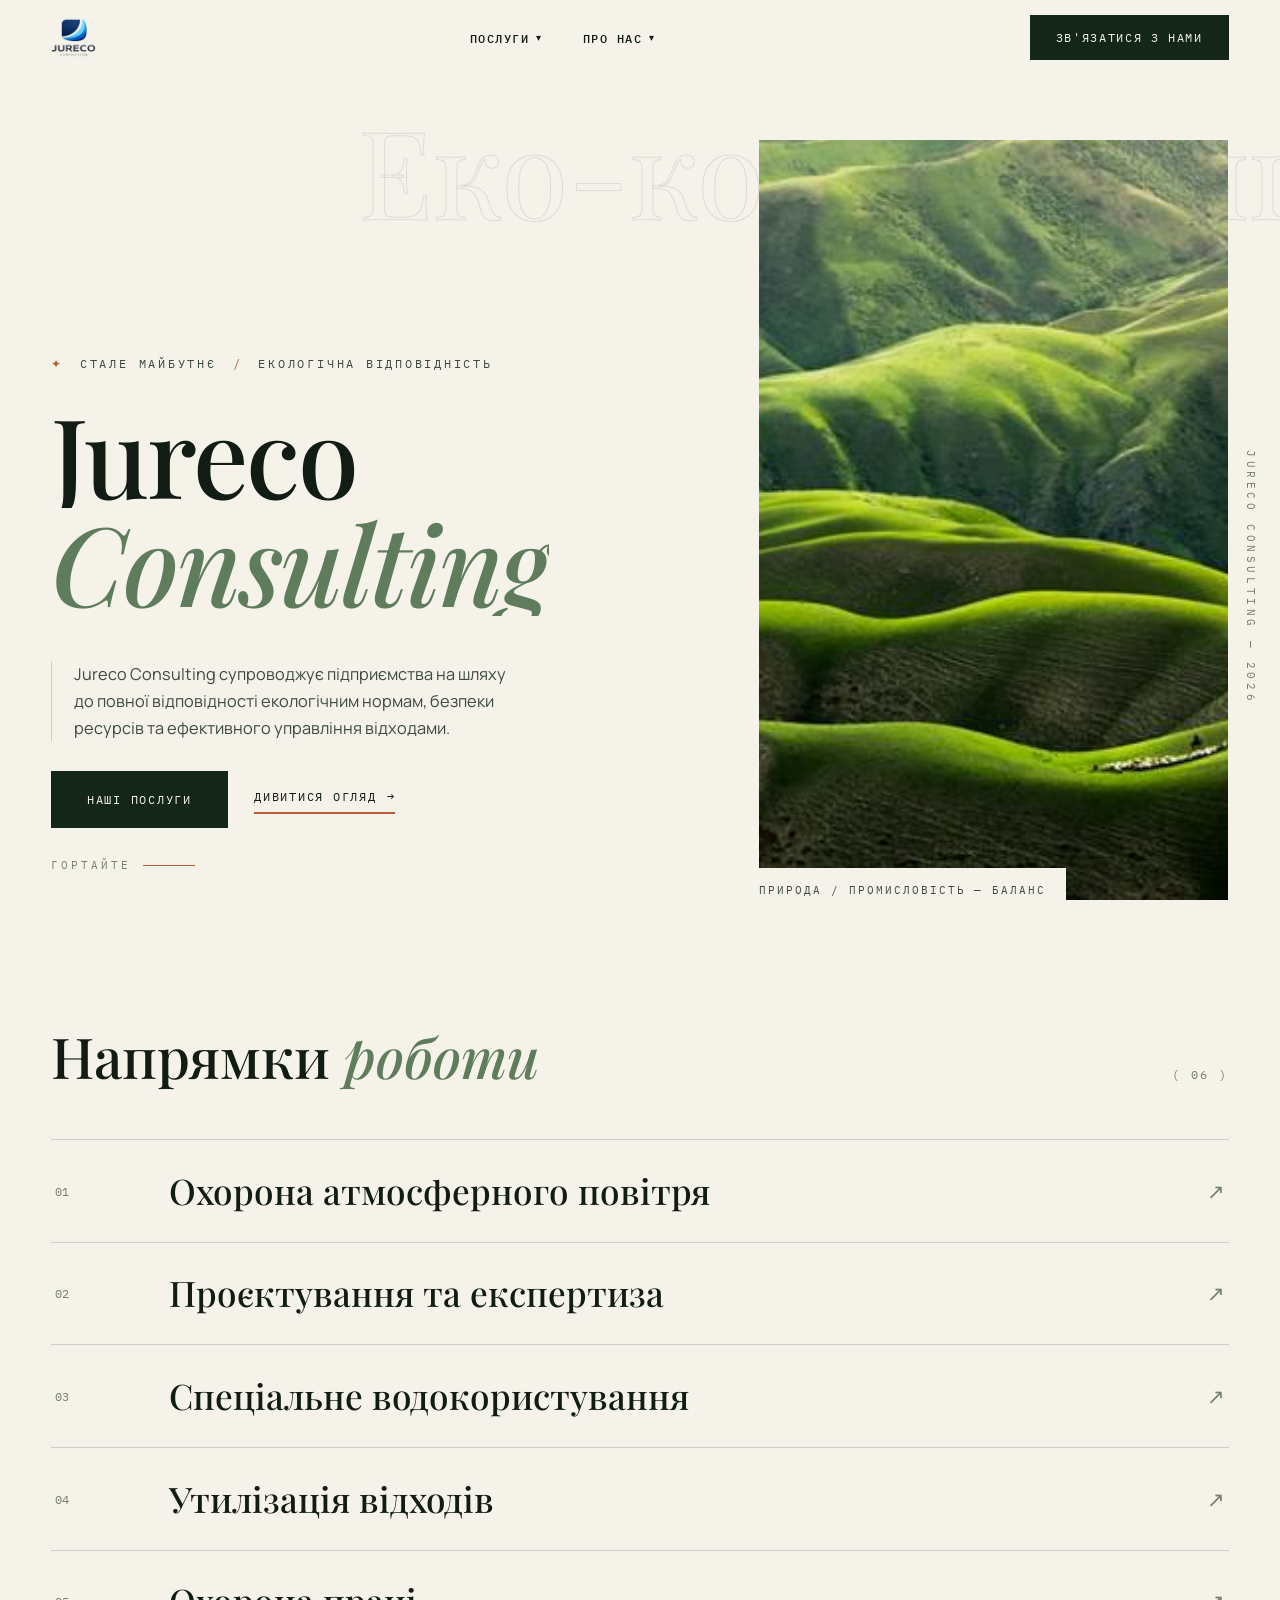
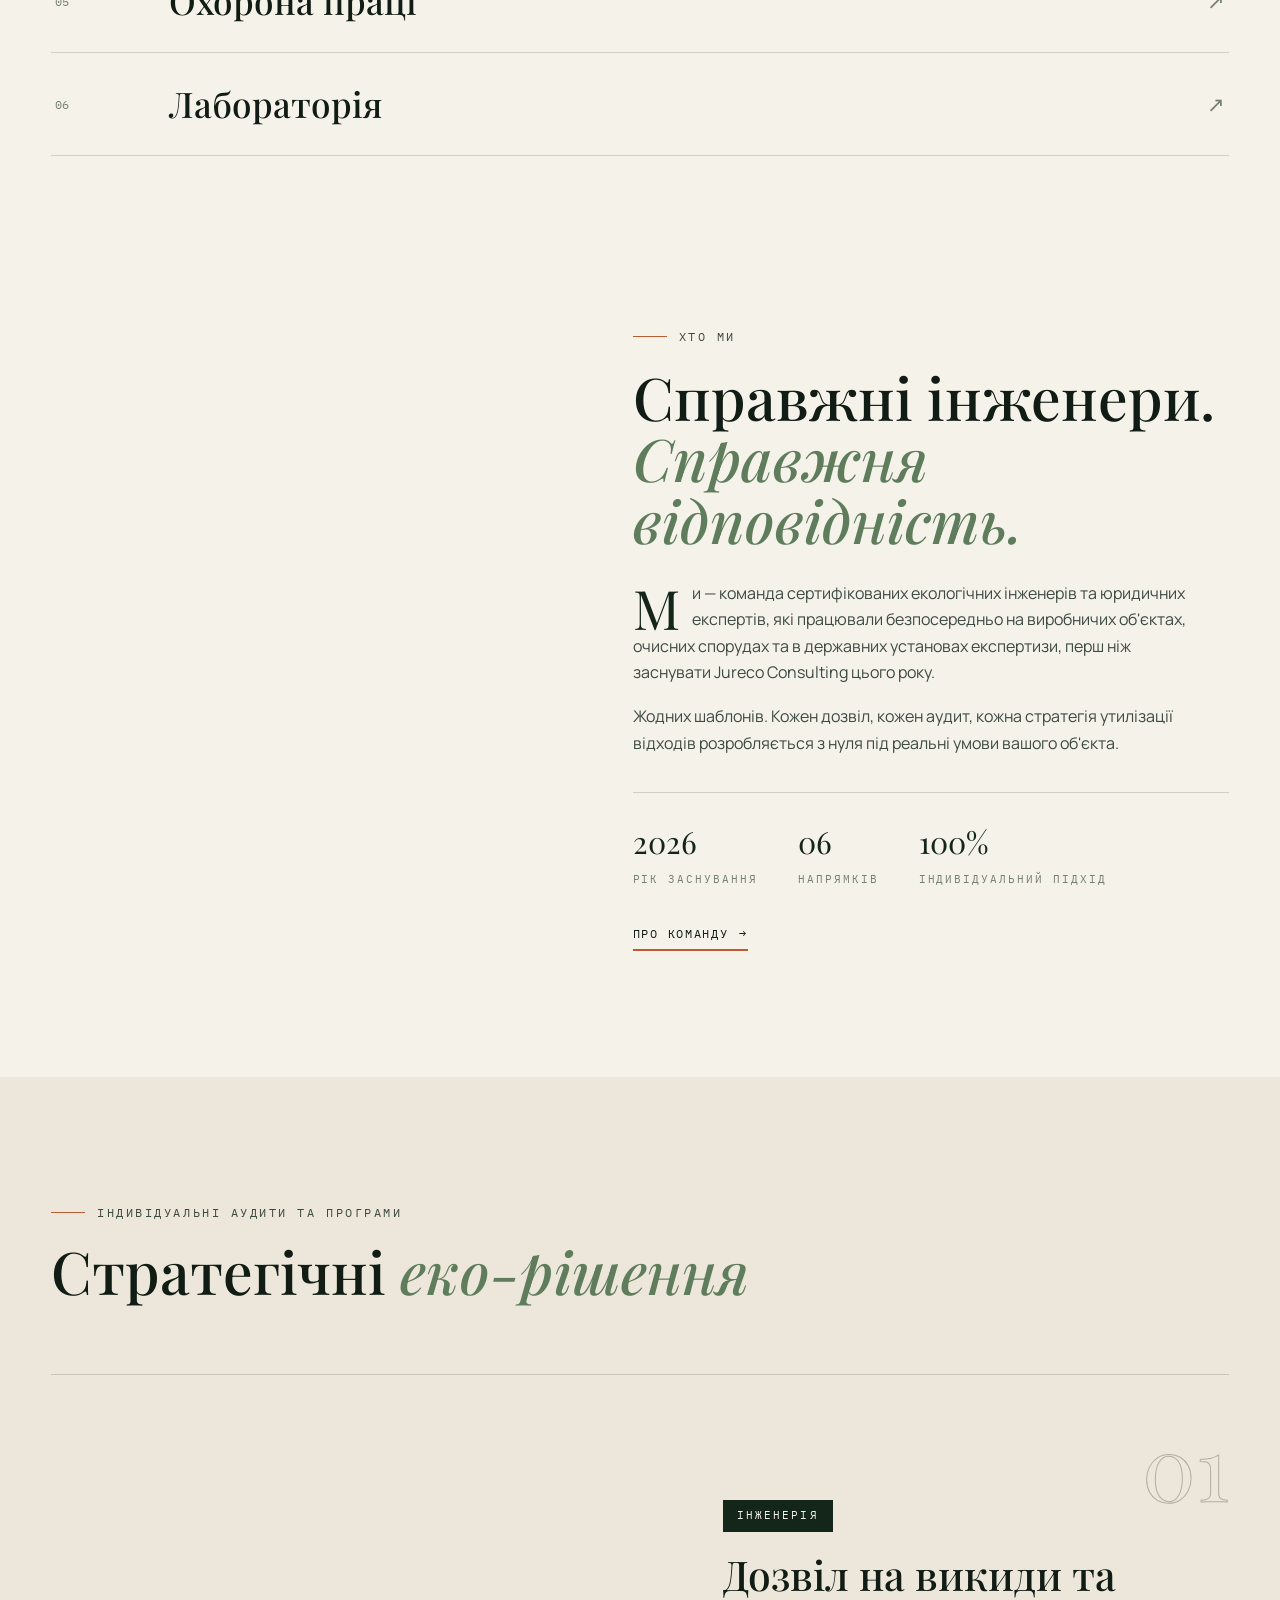
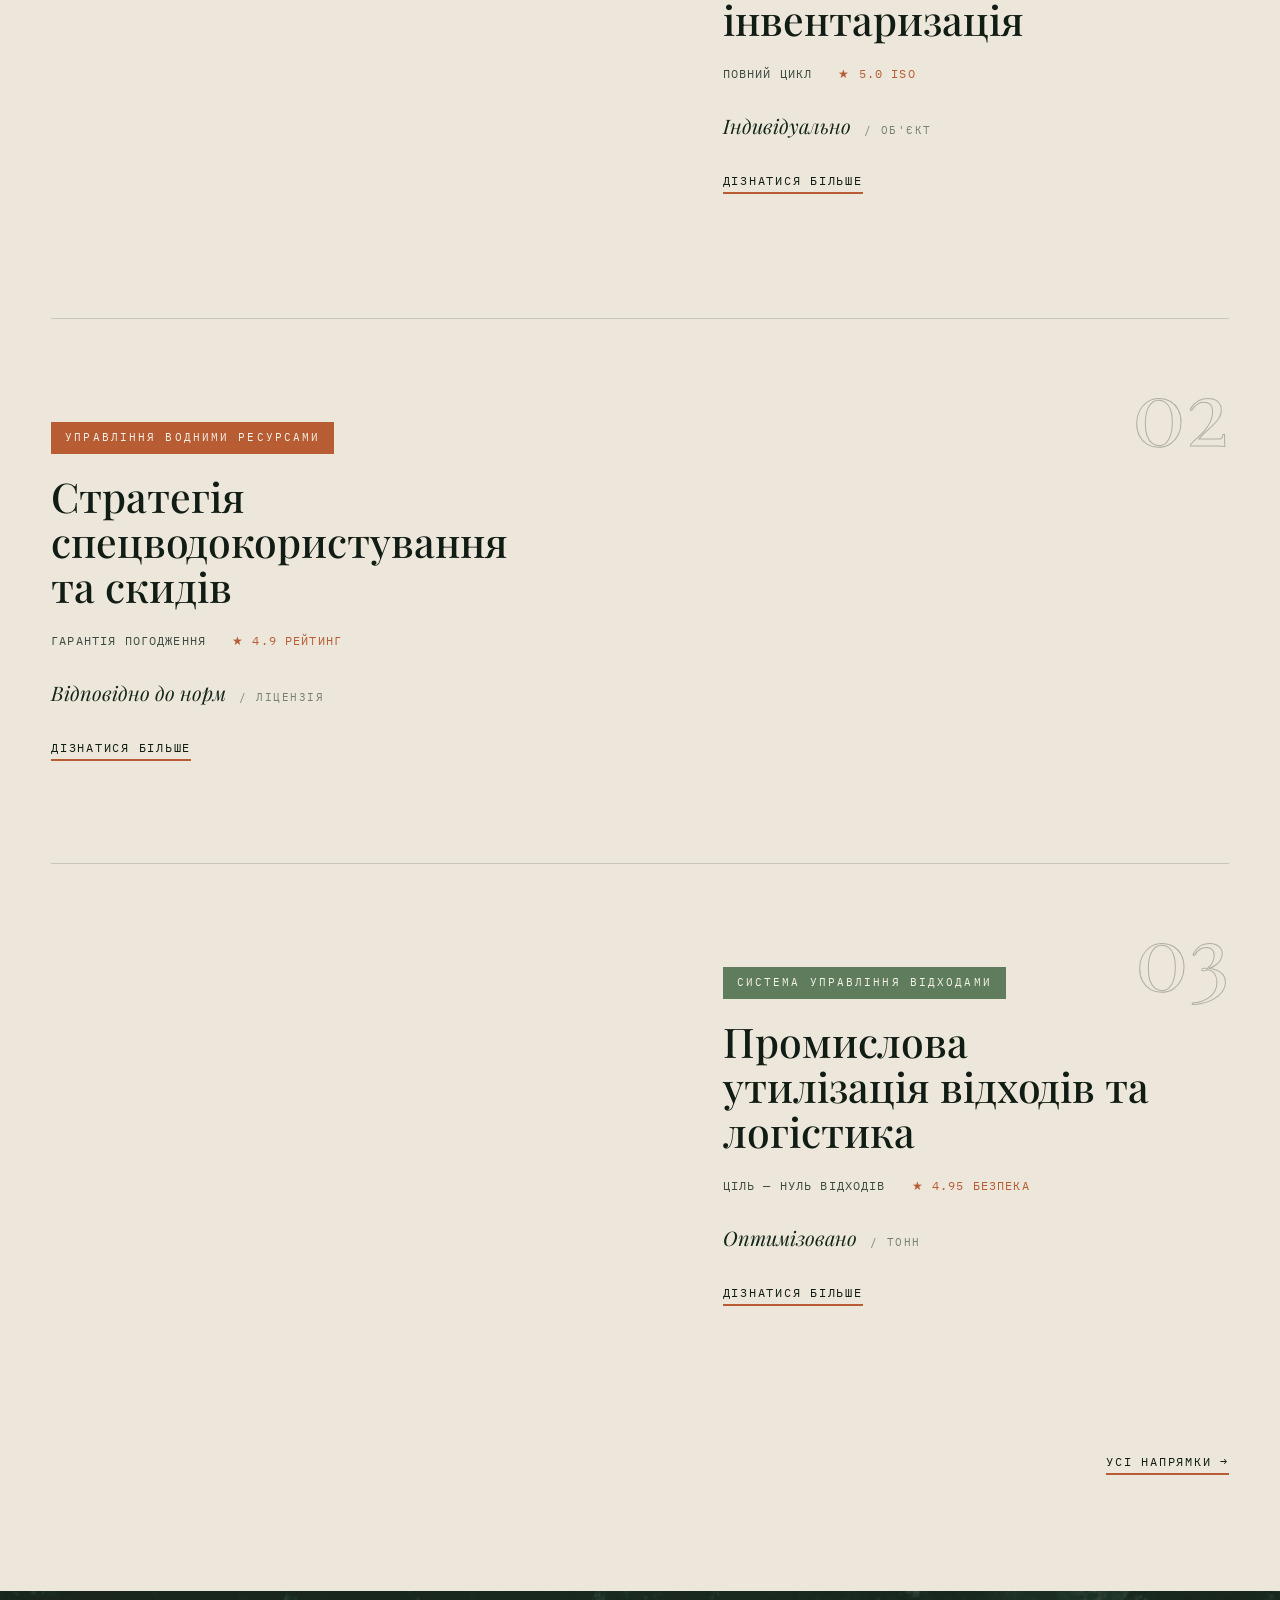
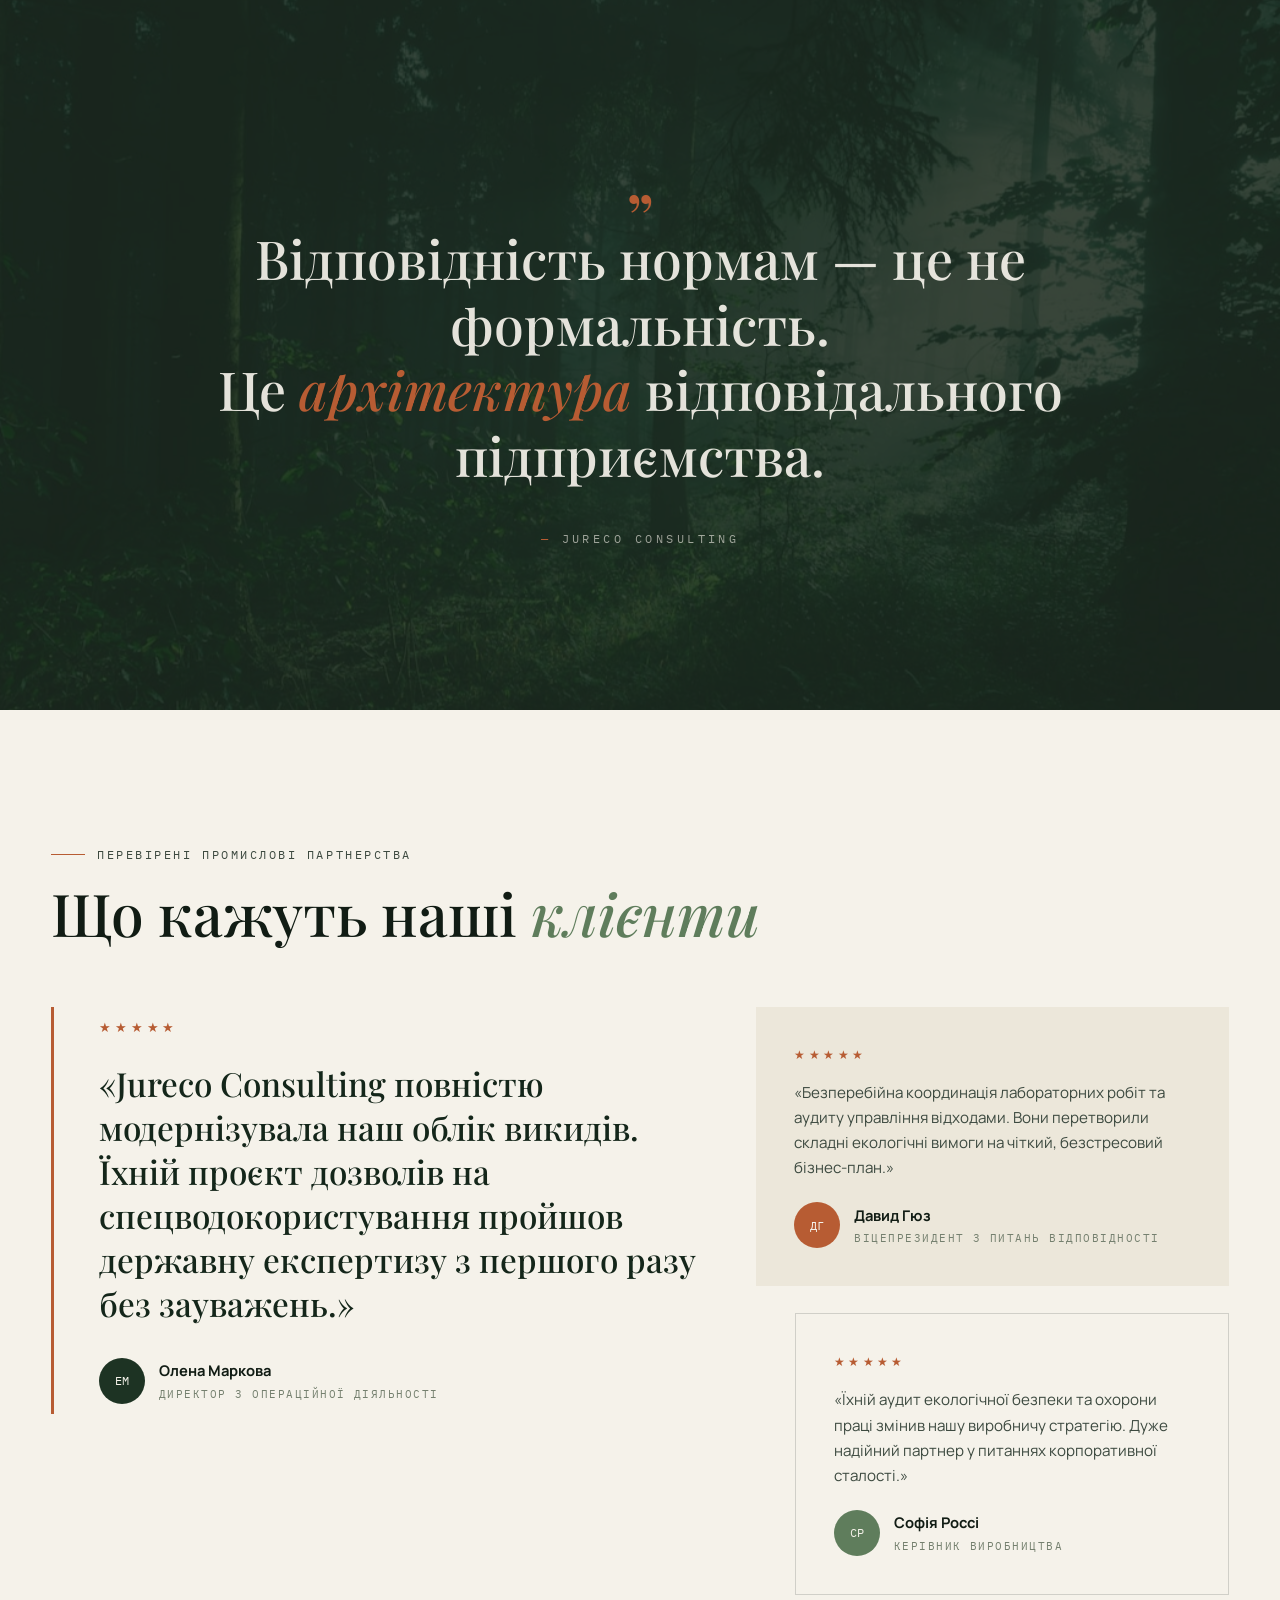
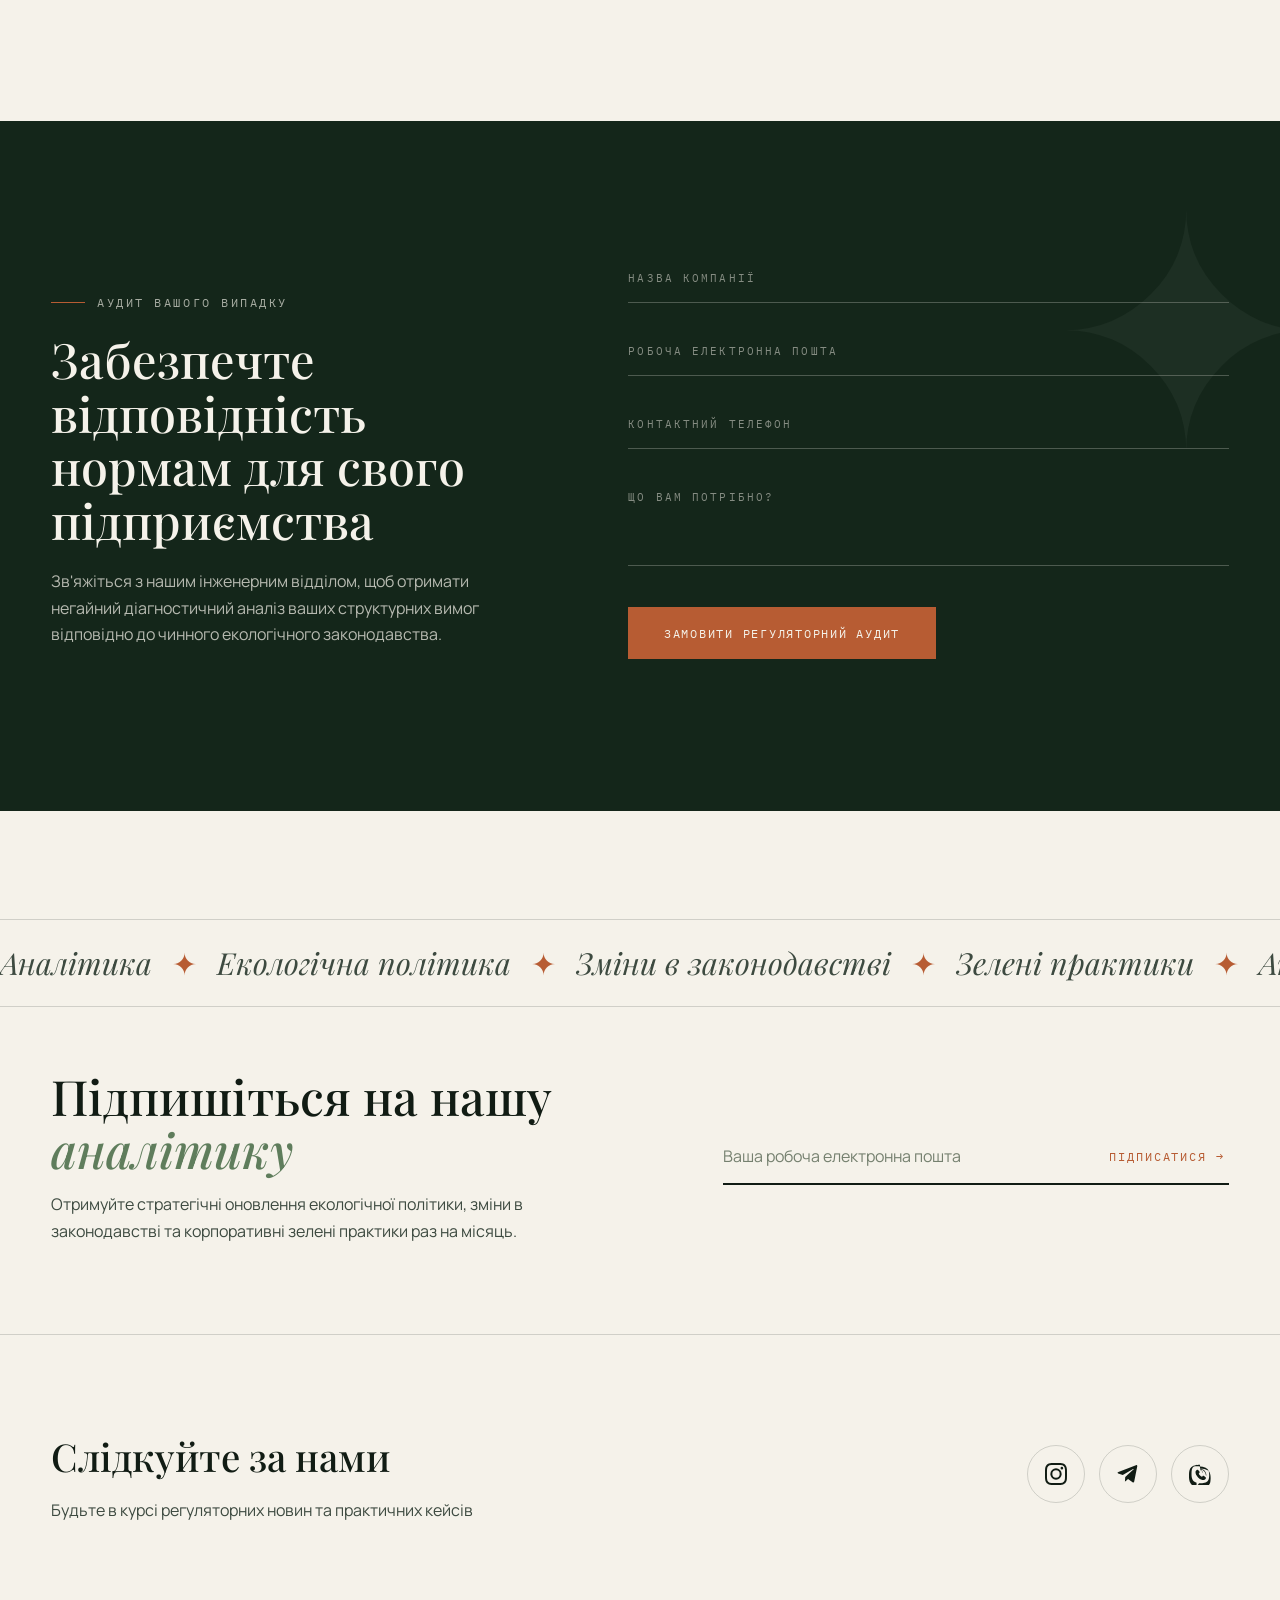
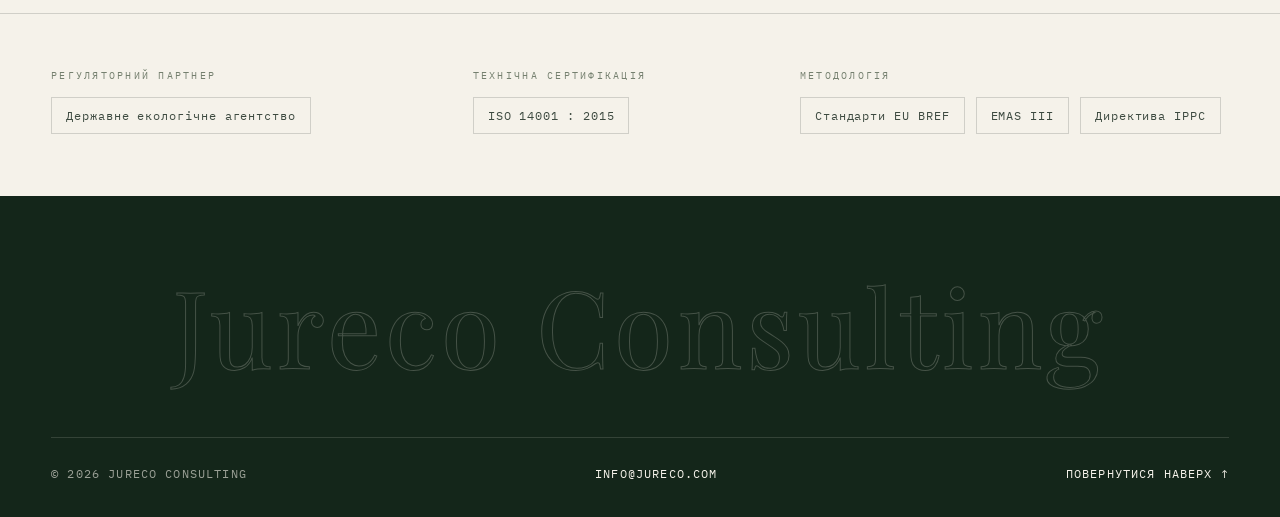
==== commit 2d8c14ab: "Revert homepage to the pre-redesign version Restores index.html to its state before the interactive " ====
--- a/index.html
+++ b/index.html
@@ -4,30 +4,13 @@
     <meta charset="UTF-8">
     <meta name="viewport" content="width=device-width, initial-scale=1.0">
     <title>Jureco Consulting — Еко-консалтинг та стратегічні послуги</title>
-    <meta name="description" content="Jureco Consulting супроводжує підприємства на шляху до повної відповідності екологічним нормам, безпеки ресурсів та ефективного управління відходами.">
     <link rel="preconnect" href="https://fonts.googleapis.com">
     <link rel="preconnect" href="https://fonts.gstatic.com" crossorigin>
     <link href="https://fonts.googleapis.com/css2?family=Playfair+Display:ital,wght@0,400;0,500;0,600;1,400;1,500&family=Manrope:wght@400;500;700&family=IBM+Plex+Mono:wght@400;500&display=swap" rel="stylesheet">
     <script>document.documentElement.classList.add('js');</script>
-    <link rel="stylesheet" href="home-x.css">
+    <link rel="stylesheet" href="home.css">
 </head>
 <body id="top">
-
-<!-- ═══ PRELOADER ═══ -->
-<div class="pre" aria-hidden="true">
-    <div class="pre-inner">
-        <div class="pre-mark">Jureco Consulting</div>
-        <div class="pre-meta">Еко-консалтинг · 2026</div>
-        <div class="pre-bar"><i></i></div>
-        <div class="pre-num">000</div>
-    </div>
-</div>
-<div class="pre-curtain" aria-hidden="true"><i></i><i></i><i></i><i></i><i></i></div>
-
-<!-- ═══ CURSOR + PROGRESS ═══ -->
-<div class="cur" aria-hidden="true"><span class="cur-lbl">Огляд</span></div>
-<div class="cur-dot" aria-hidden="true"></div>
-<div class="prog" aria-hidden="true"></div>
 
 <!-- ═══ HEADER ═══ -->
 <header class="hd">
@@ -96,7 +79,7 @@
     </button>
 </header>
 
-<!-- ═══ MOBILE MENU ═══ -->
+<!-- mobile menu -->
 <nav class="m-menu" aria-label="Мобільне меню">
     <span class="mm-ghost" aria-hidden="true">Jureco</span>
     <div class="mm-inner">
@@ -124,111 +107,91 @@
 
 <!-- ═══ HERO ═══ -->
 <section class="hero">
-    <canvas id="hero-canvas" aria-hidden="true"></canvas>
+    <div class="hero-ghost" aria-hidden="true">Еко-консалтинг</div>
 
     <div class="hero-copy">
-        <div class="hero-kicker h-anim"><span class="dot">✦</span> Стале майбутнє <span class="dot">/</span> Екологічна відповідність</div>
+        <div class="hero-kicker"><span class="dot">✦</span> Стале майбутнє <span class="dot">/</span> Екологічна відповідність</div>
         <h1 aria-label="Jureco Consulting">
-            <span class="ln">Jureco</span>
-            <span class="ln it">Consulting</span>
+            <span class="w-mask"><span>Jureco</span></span><br>
+            <span class="w-mask" style="transition-delay:.12s"><span><em>Consulting</em></span></span>
         </h1>
         <div class="hero-under">
-            <p class="hero-sub h-anim">Jureco Consulting супроводжує підприємства на шляху до повної відповідності екологічним нормам, безпеки ресурсів та ефективного управління відходами.</p>
-            <div class="hero-actions">
-                <a href="eia.html" class="btn-main h-anim"><span class="lbl">Наші послуги</span></a>
-                <a href="#contact" class="btn-ghost h-anim"><span>Замовити аудит</span></a>
-            </div>
-        </div>
-    </div>
-
-    <figure class="hero-fig">
-        <span class="hero-fig-in h-clip">
-            <img src="photos/u1501854140801.jpg" srcset="photos/u1501854140801-800.jpg 800w, photos/u1501854140801.jpg 1200w" sizes="(max-width: 1100px) 100vw, 42vw" alt="Зелений ландшафт з висоти пташиного польоту" width="1200" height="800" fetchpriority="high" decoding="async">
-        </span>
+            <div>
+                <p class="hero-sub">Jureco Consulting супроводжує підприємства на шляху до повної відповідності екологічним нормам, безпеки ресурсів та ефективного управління відходами.</p>
+                <div class="hero-actions">
+                    <a href="eia.html" class="btn-main"><span class="lbl">Наші послуги</span></a>
+                    <a href="#" class="btn-quiet">Дивитися огляд <span class="arr">→</span></a>
+                </div>
+            </div>
+        </div>
+    </div>
+
+    <figure class="hero-fig r-clip-up in">
+        <img src="photos/u1501854140801.jpg" srcset="photos/u1501854140801-800.jpg 800w, photos/u1501854140801.jpg 1200w" sizes="(max-width: 1024px) 100vw, 42vw" alt="Зелений ландшафт з висоти пташиного польоту" width="1200" height="800" fetchpriority="high" decoding="async">
         <figcaption class="fig-cap">Природа / Промисловість — баланс</figcaption>
-        <div class="hero-badge h-anim" aria-hidden="true">
-            <div class="k">2026</div>
-            <div class="v">Рік заснування</div>
-        </div>
     </figure>
 
-    <div class="hero-foot">
-        <div class="hero-scroll h-anim">Гортайте <span class="tail"></span></div>
-        <span class="h-anim">Jureco Consulting — 2026</span>
-    </div>
-</section>
-
-<!-- ═══ MANIFESTO MARQUEE ═══ -->
-<section class="mani" aria-hidden="true">
-    <div class="mani-track">
-        <span>Стале майбутнє</span><span class="sep">✦</span>
-        <span>Екологічна відповідність</span><span class="sep">✦</span>
-        <span>Безпека ресурсів</span><span class="sep">✦</span>
-        <span>Управління відходами</span><span class="sep">✦</span>
-        <span>Стале майбутнє</span><span class="sep">✦</span>
-        <span>Екологічна відповідність</span><span class="sep">✦</span>
-        <span>Безпека ресурсів</span><span class="sep">✦</span>
-        <span>Управління відходами</span><span class="sep">✦</span>
-    </div>
-</section>
-
-<!-- ═══ SERVICES — horizontal gallery ═══ -->
-<section class="hz" id="services">
-    <div class="hz-pin">
-        <div class="hz-head">
-            <h2 class="h-xl rv">Напрямки <em class="ac">роботи</em></h2>
-            <span class="count rv">( 06 ) — гортайте вбік</span>
-        </div>
-
-        <div class="hz-track">
-            <a href="lap.html" class="hz-card rv">
-                <span class="n">01</span>
-                <span class="fig"><img src="photos/u1466611653911-520.jpg" srcset="photos/u1466611653911-520.jpg 520w, photos/u1466611653911.jpg 1200w" sizes="(max-width: 860px) 92vw, 30vw" alt="Вітрові турбіни на тлі неба" loading="lazy" decoding="async"></span>
-                <h3>Охорона атмосферного повітря <span class="go" aria-hidden="true">↗</span></h3>
-            </a>
-            <a href="eia.html" class="hz-card rv">
-                <span class="n">02</span>
-                <span class="fig"><img src="photos/u1541888946425-520.jpg" srcset="photos/u1541888946425-520.jpg 520w, photos/u1541888946425.jpg 1200w" sizes="(max-width: 860px) 92vw, 30vw" alt="Інженери оглядають будівельний майданчик" loading="lazy" decoding="async"></span>
-                <h3>Проєктування та експертиза <span class="go" aria-hidden="true">↗</span></h3>
-            </a>
-            <a href="lap.html" class="hz-card rv">
-                <span class="n">03</span>
-                <span class="fig"><img src="photos/u1505118380757-520.jpg" srcset="photos/u1505118380757-520.jpg 520w, photos/u1505118380757.jpg 1200w" sizes="(max-width: 860px) 92vw, 30vw" alt="Берегова лінія з висоти" loading="lazy" decoding="async"></span>
-                <h3>Спеціальне водокористування <span class="go" aria-hidden="true">↗</span></h3>
-            </a>
-            <a href="lwmp.html" class="hz-card rv">
-                <span class="n">04</span>
-                <span class="fig"><img src="photos/u1611284446314-520.jpg" srcset="photos/u1611284446314-520.jpg 520w, photos/u1611284446314.jpg 1200w" sizes="(max-width: 860px) 92vw, 30vw" alt="Контейнери для роздільного збору відходів" loading="lazy" decoding="async"></span>
-                <h3>Утилізація відходів <span class="go" aria-hidden="true">↗</span></h3>
-            </a>
-            <a href="about.html" class="hz-card rv">
-                <span class="n">05</span>
-                <span class="fig"><img src="photos/u1531834685032-520.jpg" srcset="photos/u1531834685032-520.jpg 520w, photos/u1531834685032.jpg 1200w" sizes="(max-width: 860px) 92vw, 30vw" alt="Робітники у захисних касках на об'єкті" loading="lazy" decoding="async"></span>
-                <h3>Охорона праці <span class="go" aria-hidden="true">↗</span></h3>
-            </a>
-            <a href="about.html" class="hz-card rv">
-                <span class="n">06</span>
-                <span class="fig"><img src="photos/u1532187863486-520.jpg" srcset="photos/u1532187863486-520.jpg 520w, photos/u1532187863486.jpg 1200w" sizes="(max-width: 860px) 92vw, 30vw" alt="Лабораторний аналіз проб" loading="lazy" decoding="async"></span>
-                <h3>Лабораторія <span class="go" aria-hidden="true">↗</span></h3>
-            </a>
-        </div>
-
-        <div class="hz-rail" aria-hidden="true"><i></i></div>
-    </div>
+    <span class="hero-side" aria-hidden="true">Jureco Consulting — 2026</span>
+    <div class="hero-scroll" aria-hidden="true">Гортайте <span class="tail"></span></div>
+</section>
+
+<!-- ═══ SERVICES INDEX ═══ -->
+<section class="svc">
+    <div class="svc-head r-up">
+        <h2 class="serif-em">Напрямки <em>роботи</em></h2>
+        <span class="count">( 06 )</span>
+    </div>
+
+    <div class="svc-list">
+        <a href="lap.html" class="svc-row r-up">
+            <span class="idx">01</span>
+            <span class="name">Охорона атмосферного повітря</span>
+            <span class="row-fig" aria-hidden="true"><picture><source media="(min-width: 1025px)" srcset="photos/u1466611653911-520.jpg"><img src="[data-uri]" alt="" loading="lazy" decoding="async"></picture></span>
+            <span class="go" aria-hidden="true">↗</span>
+        </a>
+        <a href="eia.html" class="svc-row r-up">
+            <span class="idx">02</span>
+            <span class="name">Проєктування та експертиза</span>
+            <span class="row-fig" aria-hidden="true"><picture><source media="(min-width: 1025px)" srcset="photos/u1541888946425-520.jpg"><img src="[data-uri]" alt="" loading="lazy" decoding="async"></picture></span>
+            <span class="go" aria-hidden="true">↗</span>
+        </a>
+        <a href="lap.html" class="svc-row r-up">
+            <span class="idx">03</span>
+            <span class="name">Спеціальне водокористування</span>
+            <span class="row-fig" aria-hidden="true"><picture><source media="(min-width: 1025px)" srcset="photos/u1505118380757-520.jpg"><img src="[data-uri]" alt="" loading="lazy" decoding="async"></picture></span>
+            <span class="go" aria-hidden="true">↗</span>
+        </a>
+        <a href="lwmp.html" class="svc-row r-up">
+            <span class="idx">04</span>
+            <span class="name">Утилізація відходів</span>
+            <span class="row-fig" aria-hidden="true"><picture><source media="(min-width: 1025px)" srcset="photos/u1611284446314-520.jpg"><img src="[data-uri]" alt="" loading="lazy" decoding="async"></picture></span>
+            <span class="go" aria-hidden="true">↗</span>
+        </a>
+        <a href="about.html" class="svc-row r-up">
+            <span class="idx">05</span>
+            <span class="name">Охорона праці</span>
+            <span class="row-fig" aria-hidden="true"><picture><source media="(min-width: 1025px)" srcset="photos/u1531834685032-520.jpg"><img src="[data-uri]" alt="" loading="lazy" decoding="async"></picture></span>
+            <span class="go" aria-hidden="true">↗</span>
+        </a>
+        <a href="about.html" class="svc-row r-up">
+            <span class="idx">06</span>
+            <span class="name">Лабораторія</span>
+            <span class="row-fig" aria-hidden="true"><picture><source media="(min-width: 1025px)" srcset="photos/u1532187863486-520.jpg"><img src="[data-uri]" alt="" loading="lazy" decoding="async"></picture></span>
+            <span class="go" aria-hidden="true">↗</span>
+        </a>
+    </div>
+
 </section>
 
 <!-- ═══ WHO WE ARE ═══ -->
 <section class="who">
-    <div class="who-media">
-        <div class="who-fig rv-clip">
-            <img src="photos/u1441974231531.jpg" srcset="photos/u1441974231531-800.jpg 800w, photos/u1441974231531.jpg 1200w" sizes="(max-width: 1100px) 92vw, 42vw" alt="Аудит промислового об'єкта — лісовий масив" width="1000" height="1250" loading="lazy" decoding="async">
-        </div>
-        <div class="who-fig2 rv-clip">
-            <img src="photos/u1541888946425-520.jpg" srcset="photos/u1541888946425-520.jpg 520w, photos/u1541888946425.jpg 1200w" sizes="(max-width: 1100px) 40vw, 20vw" alt="Інженерна команда на об'єкті" loading="lazy" decoding="async">
+    <div class="who-fig r-clip">
+        <div class="frame">
+            <img src="photos/u1441974231531.jpg" srcset="photos/u1441974231531-800.jpg 800w, photos/u1441974231531.jpg 1200w" sizes="(max-width: 1024px) 92vw, 46vw" alt="Аудит промислового об'єкта — лісовий масив" width="1000" height="1250" loading="lazy" decoding="async">
         </div>
         <div class="who-stamp" aria-hidden="true">
-            <svg viewBox="0 0 132 132">
-                <defs><path id="circ" d="M 66,66 m -49,0 a 49,49 0 1,1 98,0 a 49,49 0 1,1 -98,0"/></defs>
+            <svg viewBox="0 0 130 130">
+                <defs><path id="circ" d="M 65,65 m -48,0 a 48,48 0 1,1 96,0 a 48,48 0 1,1 -96,0"/></defs>
                 <text><textPath href="#circ">З 2026 року • Jureco Consulting • екологія •</textPath></text>
             </svg>
             <span class="core">✦</span>
@@ -236,94 +199,91 @@
     </div>
 
     <div class="who-copy">
-        <span class="eyebrow rv">Хто ми</span>
-        <h2 class="h-xl rv">Справжні інженери.<br><em class="ac">Справжня відповідність.</em></h2>
-        <p class="lead rv">Ми — команда сертифікованих екологічних інженерів та юридичних експертів, які працювали безпосередньо на виробничих об'єктах, очисних спорудах та в державних установах експертизи, перш ніж заснувати Jureco Consulting цього року.</p>
-        <p class="rv">Жодних шаблонів. Кожен дозвіл, кожен аудит, кожна стратегія утилізації відходів розробляється з нуля під реальні умови вашого об'єкта.</p>
-        <div class="who-meta rv">
+        <span class="eyebrow r-up">Хто ми</span>
+        <h2 class="r-up">Справжні інженери.<br><em>Справжня відповідність.</em></h2>
+        <p class="lead r-up">Ми — команда сертифікованих екологічних інженерів та юридичних експертів, які працювали безпосередньо на виробничих об'єктах, очисних спорудах та в державних установах експертизи, перш ніж заснувати Jureco Consulting цього року.</p>
+        <p class="r-up">Жодних шаблонів. Кожен дозвіл, кожен аудит, кожна стратегія утилізації відходів розробляється з нуля під реальні умови вашого об'єкта.</p>
+        <div class="who-meta r-up">
             <div class="cell"><div class="k">2026</div><div class="v">Рік заснування</div></div>
             <div class="cell"><div class="k">06</div><div class="v">Напрямків</div></div>
             <div class="cell"><div class="k">100%</div><div class="v">Індивідуальний підхід</div></div>
         </div>
-        <a href="about.html" class="u-link rv">Про команду <span class="arr">→</span></a>
-    </div>
-</section>
-
-<!-- ═══ SOLUTIONS — stacked cards ═══ -->
-<section class="stack">
-    <div class="stack-head">
-        <span class="eyebrow rv">Індивідуальні аудити та програми</span>
-        <h2 class="h-xl rv">Стратегічні <em class="ac">еко-рішення</em></h2>
-    </div>
-
-    <div class="stack-list">
-        <article class="stack-card">
-            <figure class="sc-fig">
-                <img src="photos/u1532601224476.jpg" srcset="photos/u1532601224476-800.jpg 800w, photos/u1532601224476.jpg 1200w" sizes="(max-width: 1100px) 92vw, 44vw" alt="Промисловий об'єкт — інвентаризація викидів" width="900" height="620" loading="lazy" decoding="async">
-                <span class="sc-num" aria-hidden="true">01</span>
-            </figure>
-            <div class="sc-body">
-                <span class="sc-tag">Інженерія</span>
-                <h3>Дозвіл на викиди та інвентаризація</h3>
-                <div class="sc-meta">
-                    <span>Повний цикл</span>
-                    <span class="st">★ 5.0 ISO</span>
-                </div>
-                <div class="sc-price">Індивідуально <small>/ об'єкт</small></div>
-                <a href="#" class="u-link">Дізнатися більше <span class="arr">→</span></a>
-            </div>
-        </article>
-
-        <article class="stack-card">
-            <figure class="sc-fig">
-                <img src="photos/u1615906655593.jpg" srcset="photos/u1615906655593-800.jpg 800w, photos/u1615906655593.jpg 1200w" sizes="(max-width: 1100px) 92vw, 44vw" alt="Водні ресурси — стратегія спецводокористування" width="900" height="620" loading="lazy" decoding="async">
-                <span class="sc-num" aria-hidden="true">02</span>
-            </figure>
-            <div class="sc-body">
-                <span class="sc-tag alt">Управління водними ресурсами</span>
-                <h3>Стратегія спецводокористування та скидів</h3>
-                <div class="sc-meta">
-                    <span>Гарантія погодження</span>
-                    <span class="st">★ 4.9 рейтинг</span>
-                </div>
-                <div class="sc-price">Відповідно до норм <small>/ ліцензія</small></div>
-                <a href="#" class="u-link">Дізнатися більше <span class="arr">→</span></a>
-            </div>
-        </article>
-
-        <article class="stack-card">
-            <figure class="sc-fig">
-                <img src="photos/u1558618666.jpg" srcset="photos/u1558618666-800.jpg 800w, photos/u1558618666.jpg 1200w" sizes="(max-width: 1100px) 92vw, 44vw" alt="Промислова утилізація відходів та логістика" width="900" height="620" loading="lazy" decoding="async">
-                <span class="sc-num" aria-hidden="true">03</span>
-            </figure>
-            <div class="sc-body">
-                <span class="sc-tag alt2">Система управління відходами</span>
-                <h3>Промислова утилізація відходів та логістика</h3>
-                <div class="sc-meta">
-                    <span>Ціль — нуль відходів</span>
-                    <span class="st">★ 4.95 безпека</span>
-                </div>
-                <div class="sc-price">Оптимізовано <small>/ тонн</small></div>
-                <a href="#" class="u-link">Дізнатися більше <span class="arr">→</span></a>
-            </div>
-        </article>
-    </div>
-
-    <div class="stack-foot">
-        <a href="#" class="u-link rv">Усі напрямки <span class="arr">→</span></a>
+        <a href="about.html" class="btn-quiet r-up">Про команду <span class="arr">→</span></a>
+    </div>
+</section>
+
+<!-- ═══ STRATEGIC SOLUTIONS ═══ -->
+<section class="sol">
+    <div class="sol-head">
+        <span class="eyebrow r-up">Індивідуальні аудити та програми</span>
+        <h2 class="r-up">Стратегічні <em>еко-рішення</em></h2>
+    </div>
+
+    <article class="sol-item">
+        <figure class="sol-fig r-clip">
+            <img src="photos/u1532601224476.jpg" srcset="photos/u1532601224476-800.jpg 800w, photos/u1532601224476.jpg 1200w" sizes="(max-width: 1024px) 100vw, 50vw" alt="Промисловий об'єкт — інвентаризація викидів" width="900" height="620" loading="lazy" decoding="async">
+        </figure>
+        <div class="sol-body">
+            <span class="sol-num" aria-hidden="true">01</span>
+            <span class="tag r-up">Інженерія</span>
+            <h3 class="r-up">Дозвіл на викиди та інвентаризація</h3>
+            <div class="sol-meta r-up">
+                <span>Повний цикл</span>
+                <span class="st">★ 5.0 ISO</span>
+            </div>
+            <div class="sol-price r-up">Індивідуально <small>/ об'єкт</small></div>
+            <a href="#" class="u-link r-up">Дізнатися більше</a>
+        </div>
+    </article>
+
+    <article class="sol-item flip">
+        <figure class="sol-fig r-clip-alt">
+            <img src="photos/u1615906655593.jpg" srcset="photos/u1615906655593-800.jpg 800w, photos/u1615906655593.jpg 1200w" sizes="(max-width: 1024px) 100vw, 50vw" alt="Водні ресурси — стратегія спецводокористування" width="900" height="620" loading="lazy" decoding="async">
+        </figure>
+        <div class="sol-body">
+            <span class="sol-num" aria-hidden="true">02</span>
+            <span class="tag alt r-up">Управління водними ресурсами</span>
+            <h3 class="r-up">Стратегія спецводокористування та скидів</h3>
+            <div class="sol-meta r-up">
+                <span>Гарантія погодження</span>
+                <span class="st">★ 4.9 рейтинг</span>
+            </div>
+            <div class="sol-price r-up">Відповідно до норм <small>/ ліцензія</small></div>
+            <a href="#" class="u-link r-up">Дізнатися більше</a>
+        </div>
+    </article>
+
+    <article class="sol-item">
+        <figure class="sol-fig r-clip">
+            <img src="photos/u1558618666.jpg" srcset="photos/u1558618666-800.jpg 800w, photos/u1558618666.jpg 1200w" sizes="(max-width: 1024px) 100vw, 50vw" alt="Промислова утилізація відходів та логістика" width="900" height="620" loading="lazy" decoding="async">
+        </figure>
+        <div class="sol-body">
+            <span class="sol-num" aria-hidden="true">03</span>
+            <span class="tag alt2 r-up">Система управління відходами</span>
+            <h3 class="r-up">Промислова утилізація відходів та логістика</h3>
+            <div class="sol-meta r-up">
+                <span>Ціль — нуль відходів</span>
+                <span class="st">★ 4.95 безпека</span>
+            </div>
+            <div class="sol-price r-up">Оптимізовано <small>/ тонн</small></div>
+            <a href="#" class="u-link r-up">Дізнатися більше</a>
+        </div>
+    </article>
+
+    <div style="text-align:right; padding-top: 40px;">
+        <a href="#" class="u-link r-up">Усі напрямки →</a>
     </div>
 </section>
 
 <!-- ═══ QUOTE ═══ -->
-<section class="quote on-pine">
+<section class="quote">
     <div class="quote-bg" aria-hidden="true"></div>
-    <div class="quote-aura" aria-hidden="true"></div>
     <div class="quote-inner">
         <span class="quote-mark" aria-hidden="true">„</span>
         <blockquote>
             <p>
                 <span class="q-line"><span>Відповідність нормам — це не формальність.</span></span>
-                <span class="q-line"><span>Це <em class="ac" style="color:var(--clay)">архітектура</em> відповідального</span></span>
+                <span class="q-line"><span>Це <em style="color:var(--clay); font-style:italic;">архітектура</em> відповідального</span></span>
                 <span class="q-line"><span>підприємства.</span></span>
             </p>
         </blockquote>
@@ -331,15 +291,15 @@
     </div>
 </section>
 
-<!-- ═══ VOICES ═══ -->
+<!-- ═══ TESTIMONIALS ═══ -->
 <section class="voices">
     <div class="voices-head">
-        <span class="eyebrow rv">Перевірені промислові партнерства</span>
-        <h2 class="h-xl rv">Що кажуть наші <em class="ac">клієнти</em></h2>
+        <span class="eyebrow r-up">Перевірені промислові партнерства</span>
+        <h2 class="r-up">Що кажуть наші <em>клієнти</em></h2>
     </div>
 
     <div class="voices-grid">
-        <div class="voice-feature rv">
+        <div class="voice-feature r-up">
             <div class="stars" aria-label="5 з 5 зірок">★★★★★</div>
             <blockquote>«Jureco Consulting повністю модернізувала наш облік викидів. Їхній проєкт дозволів на спецводокористування пройшов державну експертизу з першого разу без зауважень.»</blockquote>
             <div class="byline">
@@ -352,7 +312,7 @@
         </div>
 
         <div class="voice-side">
-            <div class="voice-card rv">
+            <div class="voice-card r-up">
                 <div class="stars" aria-label="5 з 5 зірок">★★★★★</div>
                 <p>«Безперебійна координація лабораторних робіт та аудиту управління відходами. Вони перетворили складні екологічні вимоги на чіткий, безстресовий бізнес-план.»</p>
                 <div class="byline">
@@ -363,7 +323,7 @@
                     </div>
                 </div>
             </div>
-            <div class="voice-card rv">
+            <div class="voice-card r-up">
                 <div class="stars" aria-label="5 з 5 зірок">★★★★★</div>
                 <p>«Їхній аудит екологічної безпеки та охорони праці змінив нашу виробничу стратегію. Дуже надійний партнер у питаннях корпоративної сталості.»</p>
                 <div class="byline">
@@ -379,15 +339,15 @@
 </section>
 
 <!-- ═══ CTA FORM ═══ -->
-<section id="contact" class="audit on-pine">
+<section id="contact" class="audit">
     <div class="audit-grid">
         <div class="audit-copy">
-            <span class="eyebrow rv">Аудит вашого випадку</span>
-            <h2 class="h-lg rv">Забезпечте відповідність нормам для свого підприємства</h2>
-            <p class="audit-lead rv">Зв'яжіться з нашим інженерним відділом, щоб отримати негайний діагностичний аналіз ваших структурних вимог відповідно до чинного екологічного законодавства.</p>
-        </div>
-
-        <form id="cta-audit-form" class="audit-form rv" action="https://formspree.io/f/mqevwaqk" method="POST">
+            <span class="eyebrow r-up">Аудит вашого випадку</span>
+            <h2 class="r-up">Забезпечте відповідність нормам для свого підприємства</h2>
+            <p class="audit-lead r-up">Зв'яжіться з нашим інженерним відділом, щоб отримати негайний діагностичний аналіз ваших структурних вимог відповідно до чинного екологічного законодавства.</p>
+        </div>
+
+        <form id="cta-audit-form" class="audit-form r-up" action="https://formspree.io/f/mqevwaqk" method="POST">
             <div class="field">
                 <label for="f-company">Назва компанії</label>
                 <input id="f-company" type="text" name="company" autocomplete="organization" required>
@@ -426,12 +386,12 @@
         </div>
     </div>
     <div class="news-inner">
-        <div class="rv">
-            <h2 class="h-lg">Підпишіться на нашу <em class="ac">аналітику</em></h2>
+        <div class="r-up">
+            <h2>Підпишіться на нашу <em>аналітику</em></h2>
             <p class="sub">Отримуйте стратегічні оновлення екологічної політики, зміни в законодавстві та корпоративні зелені практики раз на місяць.</p>
         </div>
-        <div class="news-form rv">
-            <label for="nl-email" style="position:absolute; width:1px; height:1px; overflow:hidden; clip:rect(0 0 0 0);">Ваша робоча електронна пошта</label>
+        <div class="news-form r-up">
+            <label for="nl-email" class="visually-hidden" style="position:absolute; width:1px; height:1px; overflow:hidden; clip:rect(0 0 0 0);">Ваша робоча електронна пошта</label>
             <input id="nl-email" type="email" placeholder="Ваша робоча електронна пошта" autocomplete="email">
             <button type="button">Підписатися →</button>
         </div>
@@ -440,11 +400,11 @@
 
 <!-- ═══ FOLLOW ═══ -->
 <section class="follow">
-    <div class="rv">
-        <h2 class="h-lg">Слідкуйте за нами</h2>
+    <div class="r-up">
+        <h2>Слідкуйте за нами</h2>
         <p>Будьте в курсі регуляторних новин та практичних кейсів</p>
     </div>
-    <div class="follow-links rv">
+    <div class="follow-links r-up">
         <a href="https://instagram.com/jureco.consulting" target="_blank" rel="noopener" aria-label="Instagram">
             <svg viewBox="0 0 24 24" fill="currentColor"><path d="M12 2.163c3.204 0 3.584.012 4.85.07 3.252.148 4.771 1.691 4.919 4.919.058 1.265.069 1.645.069 4.849 0 3.205-.012 3.584-.069 4.849-.149 3.225-1.664 4.771-4.919 4.919-1.266.058-1.644.07-4.85.07-3.204 0-3.584-.012-4.849-.07-3.26-.149-4.771-1.699-4.919-4.92-.058-1.265-.07-1.644-.07-4.849 0-3.204.013-3.583.07-4.849.149-3.227 1.664-4.771 4.919-4.919 1.266-.057 1.645-.069 4.849-.069zm0-2.163c-3.259 0-3.667.014-4.947.072-4.358.2-6.78 2.618-6.98 6.98-.059 1.281-.073 1.689-.073 4.948 0 3.259.014 3.668.072 4.948.2 4.358 2.618 6.78 6.98 6.98 1.281.058 1.689.072 4.948.072 3.259 0 3.668-.014 4.948-.072 4.354-.2 6.782-2.618 6.979-6.98.059-1.28.073-1.689.073-4.948 0-3.259-.014-3.667-.072-4.947-.196-4.354-2.617-6.78-6.979-6.98-1.281-.059-1.69-.073-4.949-.073zm0 5.838a6.162 6.162 0 1 0 0 12.324 6.162 6.162 0 0 0 0-12.324zM12 16a4 4 0 1 1 0-8 4 4 0 0 1 0 8zm6.406-11.845a1.44 1.44 0 1 0 0 2.881 1.44 1.44 0 0 0 0-2.881z"/></svg>
         </a>
@@ -459,15 +419,15 @@
 
 <!-- ═══ CERTS ═══ -->
 <section class="certs">
-    <div class="col rv">
+    <div class="col r-up">
         <p>Регуляторний партнер</p>
         <span class="cert-b">Державне екологічне агентство</span>
     </div>
-    <div class="col rv">
+    <div class="col r-up">
         <p>Технічна сертифікація</p>
         <span class="cert-b">ISO 14001 : 2015</span>
     </div>
-    <div class="col rv">
+    <div class="col r-up">
         <p>Методологія</p>
         <span class="cert-b">Стандарти EU BREF</span>
         <span class="cert-b">EMAS III</span>
@@ -477,7 +437,7 @@
 
 <!-- ═══ FOOTER ═══ -->
 <footer class="foot">
-    <div class="foot-word rv" aria-hidden="true">Jureco Consulting</div>
+    <div class="foot-word" aria-hidden="true">Jureco Consulting</div>
     <div class="foot-row">
         <span>© 2026 Jureco Consulting</span>
         <a href="mailto:info@jureco.com">info@jureco.com</a>
@@ -485,10 +445,7 @@
     </div>
 </footer>
 
-<script src="vendor/gsap.min.js"></script>
-<script src="vendor/ScrollTrigger.min.js"></script>
-<script src="vendor/lenis.min.js"></script>
-<script src="home-x.js"></script>
+<script src="home.js"></script>
 <script src="form-handler.js"></script>
 </body>
 </html>
--- a/home.css
+++ b/home.css
@@ -0,0 +1,1348 @@
+/* ============================================================
+   JURECO — index.html dedicated stylesheet (editorial redesign)
+   Other pages keep using style.css; this file is home-only.
+   ============================================================ */
+
+:root {
+    --paper:   #F5F2EA;
+    --paper-2: #ECE7DA;
+    --ink:     #111C14;
+    --ink-2:   #3D4A40;
+    --ink-3:   #75806F;
+    --pine:    #14261A;
+    --pine-2:  #1D3323;
+    --moss:    #5F7D5C;
+    --clay:    #B75C33;
+    --clay-2:  #A24E28;
+    --line:    rgba(17, 28, 20, 0.16);
+    --line-soft: rgba(17, 28, 20, 0.09);
+    --paper-on-pine: rgba(245, 242, 234, 0.92);
+    --font-display: 'Playfair Display', 'Georgia', serif;
+    --font-body: 'Manrope', 'Segoe UI', sans-serif;
+    --font-mono: 'IBM Plex Mono', 'Consolas', monospace;
+    --ease-out: cubic-bezier(0.22, 1, 0.36, 1);
+    --gutter: clamp(20px, 4vw, 64px);
+}
+
+* { margin: 0; padding: 0; box-sizing: border-box; }
+
+html { scroll-behavior: smooth; }
+
+body {
+    background: var(--paper);
+    color: var(--ink);
+    font-family: var(--font-body);
+    font-size: 1rem;
+    line-height: 1.65;
+    -webkit-font-smoothing: antialiased;
+    overflow-x: hidden;
+}
+
+::selection { background: var(--clay); color: var(--paper); }
+
+img { max-width: 100%; display: block; }
+
+a { color: inherit; text-decoration: none; }
+
+:focus-visible { outline: 2px solid var(--clay); outline-offset: 3px; }
+
+/* ── shared editorial atoms ──────────────────────────────── */
+
+.eyebrow {
+    font-family: var(--font-mono);
+    font-size: 0.72rem;
+    letter-spacing: 0.22em;
+    text-transform: uppercase;
+    color: var(--ink-2);
+    display: inline-flex;
+    align-items: center;
+    gap: 12px;
+}
+.eyebrow::before {
+    content: "";
+    width: 34px; height: 1px;
+    background: var(--clay);
+    display: inline-block;
+}
+
+.serif-em em {
+    font-style: italic;
+    font-weight: 500;
+    color: var(--moss);
+}
+
+.u-link {
+    font-family: var(--font-mono);
+    font-size: 0.78rem;
+    letter-spacing: 0.14em;
+    text-transform: uppercase;
+    border-bottom: 2px solid var(--clay);
+    padding-bottom: 4px;
+    transition: color 0.2s var(--ease-out), border-color 0.2s var(--ease-out);
+}
+.u-link:hover { color: var(--clay); border-color: var(--ink); }
+
+/* ── reveal system (each variant used by a different section) */
+
+/* Hidden-by-default states are gated on html.js (set by JS itself),
+   so if JavaScript fails to run, all content stays visible. */
+:where(html.js) .r-up { opacity: 0; transform: translateY(36px); transition: opacity 0.9s var(--ease-out), transform 0.9s var(--ease-out); }
+.r-up.in { opacity: 1; transform: none; }
+
+:where(html.js) .r-fade { opacity: 0; transition: opacity 1.1s ease; }
+.r-fade.in { opacity: 1; }
+
+:where(html.js) .r-clip { clip-path: inset(0 100% 0 0); transition: clip-path 1.1s var(--ease-out); }
+.r-clip.in { clip-path: inset(0 0 0 0); }
+
+:where(html.js) .r-clip-alt { clip-path: inset(0 0 0 100%); transition: clip-path 1.1s var(--ease-out); }
+.r-clip-alt.in { clip-path: inset(0 0 0 0); }
+
+:where(html.js) .r-clip-up { clip-path: inset(100% 0 0 0); transition: clip-path 1s var(--ease-out); }
+.r-clip-up.in { clip-path: inset(0 0 0 0); }
+
+:where(html.js) .r-line { transform: scaleX(0); transform-origin: left; transition: transform 1.2s var(--ease-out); }
+.r-line.in { transform: scaleX(1); }
+
+/* word-mask reveal for hero headline */
+.w-mask { display: inline-block; overflow: hidden; vertical-align: bottom; }
+:where(html.js) .w-mask > span {
+    display: inline-block;
+    transform: translateY(110%);
+    transition: transform 1s var(--ease-out);
+}
+body.loaded .w-mask > span { transform: translateY(0); }
+
+/* ============================================================
+   HEADER
+   ============================================================ */
+
+.hd {
+    position: fixed;
+    top: 0; left: 0; right: 0;
+    z-index: 100;
+    display: flex;
+    align-items: center;
+    justify-content: space-between;
+    gap: 24px;
+    padding: 0 var(--gutter);
+    height: 76px;
+    border-bottom: 1px solid transparent;
+    transition: background 0.35s ease, border-color 0.35s ease, height 0.35s ease;
+}
+.hd.solid {
+    background: rgba(245, 242, 234, 0.93);
+    backdrop-filter: blur(10px);
+    border-color: var(--line-soft);
+    height: 64px;
+}
+
+.hd-logo img { height: 40px; width: auto; transition: height 0.35s ease; }
+.hd.solid .hd-logo img { height: 34px; }
+
+.hd-nav { display: flex; align-items: center; gap: 8px; }
+
+.hd-nav > div { position: relative; }
+
+.hd-link {
+    font-family: var(--font-mono);
+    font-size: 0.78rem;
+    letter-spacing: 0.12em;
+    text-transform: uppercase;
+    background: none;
+    border: none;
+    cursor: pointer;
+    color: var(--ink);
+    padding: 10px 16px;
+    display: inline-flex;
+    align-items: center;
+    gap: 7px;
+    font-weight: 500;
+}
+.hd-link .tick { font-size: 0.6rem; transition: transform 0.25s var(--ease-out); }
+.hd-item.open .hd-link .tick { transform: rotate(180deg); }
+.hd-link:hover { color: var(--clay); }
+
+/* dropdown — full editorial panel */
+.hd-drop {
+    position: absolute;
+    top: calc(100% + 14px);
+    left: 50%;
+    translate: -50% 0;
+    width: min(720px, calc(100vw - 32px));
+    background: var(--paper);
+    border: 1px solid var(--line);
+    box-shadow: 0 30px 60px -20px rgba(17, 28, 20, 0.25);
+    padding: 28px;
+    opacity: 0;
+    visibility: hidden;
+    transform: translateY(12px);
+    transition: opacity 0.28s var(--ease-out), transform 0.28s var(--ease-out), visibility 0.28s;
+}
+.hd-item.open .hd-drop { opacity: 1; visibility: visible; transform: none; }
+
+.hd-drop-label {
+    font-family: var(--font-mono);
+    font-size: 0.66rem;
+    letter-spacing: 0.24em;
+    text-transform: uppercase;
+    color: var(--ink-3);
+    border-bottom: 1px solid var(--line-soft);
+    padding-bottom: 12px;
+    margin-bottom: 6px;
+}
+.hd-drop-grid { display: grid; grid-template-columns: 1fr 1fr; }
+.hd-drop.narrow { width: min(380px, calc(100vw - 32px)); }
+.hd-drop.narrow .hd-drop-grid { grid-template-columns: 1fr; }
+
+.hd-drop a {
+    display: grid;
+    grid-template-columns: auto 1fr;
+    gap: 14px;
+    padding: 14px 12px;
+    border-bottom: 1px solid var(--line-soft);
+    transition: background 0.2s ease, padding-left 0.25s var(--ease-out);
+}
+.hd-drop a:hover { background: var(--paper-2); padding-left: 20px; }
+.hd-drop a .n {
+    font-family: var(--font-mono);
+    font-size: 0.7rem;
+    color: var(--clay);
+    padding-top: 4px;
+}
+.hd-drop a .t { font-weight: 700; font-size: 0.92rem; display: block; }
+.hd-drop a .s { font-size: 0.8rem; color: var(--ink-2); display: block; margin-top: 2px; }
+
+.hd-cta {
+    font-family: var(--font-mono);
+    font-size: 0.74rem;
+    letter-spacing: 0.14em;
+    text-transform: uppercase;
+    color: var(--paper);
+    background: var(--pine);
+    padding: 13px 26px;
+    position: relative;
+    overflow: hidden;
+    white-space: nowrap;
+}
+.hd-cta span { position: relative; z-index: 1; }
+.hd-cta::after {
+    content: "";
+    position: absolute; inset: 0;
+    background: var(--clay);
+    transform: translateY(101%);
+    transition: transform 0.35s var(--ease-out);
+}
+.hd-cta:hover::after { transform: translateY(0); }
+
+.hd-burger {
+    display: none;
+    background: none; border: none; cursor: pointer;
+    width: 44px; height: 44px;
+    flex-direction: column;
+    justify-content: center;
+    align-items: center;
+    gap: 6px;
+}
+.hd-burger span { width: 26px; height: 2px; background: var(--ink); transition: transform 0.3s var(--ease-out), opacity 0.3s; }
+
+/* ============================================================
+   HERO — editorial split with parallax figure
+   ============================================================ */
+
+.hero {
+    position: relative;
+    overflow: hidden;
+    min-height: 100svh;
+    display: grid;
+    grid-template-columns: minmax(0, 7fr) minmax(0, 5fr);
+    align-items: end;
+    padding: 140px var(--gutter) 0;
+    gap: clamp(24px, 4vw, 72px);
+}
+
+.hero-ghost {
+    position: absolute;
+    top: 12vh;
+    right: -2vw;
+    font-family: var(--font-display);
+    font-size: clamp(3.4rem, 9.6vw, 10rem);
+    line-height: 1;
+    color: transparent;
+    -webkit-text-stroke: 1px rgba(17, 28, 20, 0.10);
+    pointer-events: none;
+    user-select: none;
+    white-space: nowrap;
+    z-index: 0;
+}
+
+.hero-copy { position: relative; z-index: 2; padding-bottom: clamp(48px, 8vh, 110px); }
+
+.hero-kicker {
+    display: flex;
+    align-items: center;
+    gap: 16px;
+    font-family: var(--font-mono);
+    font-size: 0.72rem;
+    letter-spacing: 0.24em;
+    text-transform: uppercase;
+    color: var(--ink-2);
+    margin-bottom: clamp(20px, 3vh, 40px);
+}
+.hero-kicker .dot { color: var(--clay); }
+
+.hero h1 {
+    font-family: var(--font-display);
+    font-weight: 500;
+    font-size: clamp(3rem, 8.6vw, 7.6rem);
+    line-height: 0.98;
+    letter-spacing: -0.02em;
+}
+.hero h1 em { font-style: italic; color: var(--moss); }
+
+.hero-under {
+    margin-top: clamp(28px, 5vh, 56px);
+    display: grid;
+    grid-template-columns: minmax(0, 1fr) auto;
+    align-items: end;
+    gap: 32px;
+}
+.hero-sub {
+    max-width: 46ch;
+    color: var(--ink-2);
+    font-size: 1.02rem;
+    border-left: 1px solid var(--line);
+    padding-left: 22px;
+}
+
+.hero-actions { display: flex; align-items: center; gap: 26px; flex-wrap: wrap; margin-top: 30px; }
+
+.btn-main {
+    font-family: var(--font-mono);
+    font-size: 0.78rem;
+    letter-spacing: 0.14em;
+    text-transform: uppercase;
+    background: var(--pine);
+    color: var(--paper);
+    padding: 18px 36px;
+    display: inline-block;
+    position: relative;
+    overflow: hidden;
+    cursor: pointer;
+    border: none;
+    will-change: transform;
+}
+.btn-main .lbl { position: relative; z-index: 1; display: inline-block; }
+.btn-main::after {
+    content: "";
+    position: absolute; inset: 0;
+    background: var(--clay);
+    transform: scaleY(0);
+    transform-origin: bottom;
+    transition: transform 0.4s var(--ease-out);
+}
+.btn-main:hover::after { transform: scaleY(1); }
+
+.btn-quiet {
+    font-family: var(--font-mono);
+    font-size: 0.78rem;
+    letter-spacing: 0.14em;
+    text-transform: uppercase;
+    display: inline-flex;
+    align-items: center;
+    gap: 10px;
+    color: var(--ink);
+    border-bottom: 2px solid var(--clay);
+    padding-bottom: 5px;
+}
+.btn-quiet .arr { transition: transform 0.3s var(--ease-out); display: inline-block; }
+.btn-quiet:hover .arr { transform: translateX(6px); }
+
+/* hero figure */
+.hero-fig {
+    position: relative;
+    z-index: 1;
+    align-self: stretch;
+    min-height: 62vh;
+    overflow: hidden;
+}
+.hero-fig img {
+    position: absolute;
+    inset: -12% 0;
+    width: 100%;
+    height: 124%;
+    object-fit: cover;
+    will-change: transform;
+}
+.hero-fig .fig-cap {
+    position: absolute;
+    left: 0; bottom: 0;
+    background: var(--paper);
+    padding: 14px 20px 0 0;
+    font-family: var(--font-mono);
+    font-size: 0.68rem;
+    letter-spacing: 0.18em;
+    text-transform: uppercase;
+    color: var(--ink-2);
+    z-index: 2;
+}
+
+.hero-side {
+    position: absolute;
+    right: calc(var(--gutter) / 2.4);
+    top: 50%;
+    writing-mode: vertical-rl;
+    font-family: var(--font-mono);
+    font-size: 0.66rem;
+    letter-spacing: 0.34em;
+    text-transform: uppercase;
+    color: var(--ink-3);
+    z-index: 3;
+}
+
+.hero-scroll {
+    position: absolute;
+    left: var(--gutter);
+    bottom: 26px;
+    display: flex;
+    align-items: center;
+    gap: 12px;
+    font-family: var(--font-mono);
+    font-size: 0.66rem;
+    letter-spacing: 0.28em;
+    text-transform: uppercase;
+    color: var(--ink-3);
+    z-index: 3;
+}
+.hero-scroll .tail {
+    width: 52px; height: 1px;
+    background: var(--ink-3);
+    position: relative;
+    overflow: hidden;
+}
+.hero-scroll .tail::after {
+    content: "";
+    position: absolute; inset: 0;
+    background: var(--clay);
+    animation: scrollTail 2.2s var(--ease-out) infinite;
+}
+@keyframes scrollTail {
+    0%   { transform: translateX(-100%); }
+    55%  { transform: translateX(0); }
+    100% { transform: translateX(102%); }
+}
+
+/* ============================================================
+   SERVICES — editorial index with cursor image preview
+   ============================================================ */
+
+.svc { padding: clamp(90px, 14vh, 160px) var(--gutter) clamp(70px, 10vh, 120px); position: relative; }
+
+.svc-head {
+    display: flex;
+    align-items: baseline;
+    justify-content: space-between;
+    gap: 24px;
+    margin-bottom: clamp(36px, 6vh, 64px);
+    flex-wrap: wrap;
+}
+.svc-head h2 {
+    font-family: var(--font-display);
+    font-weight: 500;
+    font-size: clamp(2rem, 4.4vw, 3.6rem);
+    line-height: 1.05;
+}
+.svc-head .count { font-family: var(--font-mono); font-size: 0.78rem; color: var(--ink-3); letter-spacing: 0.2em; }
+
+.svc-list { border-top: 1px solid var(--line); }
+
+.svc-row {
+    display: grid;
+    grid-template-columns: 90px minmax(0, 1fr) auto;
+    align-items: center;
+    gap: 24px;
+    padding: clamp(20px, 3.4vh, 34px) 4px;
+    border-bottom: 1px solid var(--line);
+    position: relative;
+    overflow: hidden;
+    transition: padding 0.5s var(--ease-out), background 0.5s ease;
+}
+.svc-row:hover {
+    padding-left: 26px;
+    padding-top: clamp(64px, 11vh, 96px);
+    padding-bottom: clamp(64px, 11vh, 96px);
+    background: rgba(236, 231, 218, 0.5);
+}
+
+.svc-row .idx {
+    font-family: var(--font-mono);
+    font-size: 0.78rem;
+    color: var(--ink-3);
+    transition: color 0.3s ease;
+}
+.svc-row:hover .idx { color: var(--clay); }
+
+.svc-row .name {
+    font-family: var(--font-display);
+    font-weight: 500;
+    font-size: clamp(1.3rem, 3vw, 2.2rem);
+    line-height: 1.15;
+    transition: font-style 0.2s;
+}
+.svc-row:hover .name { font-style: italic; color: var(--pine-2); }
+
+.svc-row .go {
+    font-size: 1.3rem;
+    color: var(--ink-3);
+    transition: transform 0.35s var(--ease-out), color 0.3s ease;
+}
+.svc-row:hover .go { transform: translate(6px, -6px) rotate(45deg); color: var(--clay); }
+
+/* full-width row background — the row itself becomes the image mask */
+.row-fig {
+    position: absolute;
+    inset: 0;
+    overflow: hidden;
+    pointer-events: none;
+    clip-path: inset(0 100% 0 0);
+    transition: clip-path 0.6s var(--ease-out);
+    z-index: 0;
+}
+.svc-row:hover .row-fig { clip-path: inset(0 0 0 0); }
+.row-fig img {
+    width: 100%;
+    height: 100%;
+    object-fit: cover;
+    transform: scale(1.1);
+    transition: transform 0.9s var(--ease-out);
+}
+.svc-row:hover .row-fig img { transform: scale(1); }
+/* dark veil keeps the typography readable over the photo */
+.row-fig::after {
+    content: "";
+    position: absolute;
+    inset: 0;
+    background: linear-gradient(90deg, rgba(20, 38, 26, 0.72), rgba(20, 38, 26, 0.38));
+}
+
+/* text rides above the image */
+.svc-row .idx, .svc-row .name, .svc-row .go {
+    position: relative;
+    z-index: 1;
+    transition: color 0.45s ease, transform 0.35s var(--ease-out), font-style 0.2s;
+}
+.svc-row:hover .name { color: var(--paper); }
+.svc-row:hover .idx { color: var(--clay); }
+.svc-row:hover .go { color: var(--paper); }
+
+/* ============================================================
+   ABOUT — overlapping asymmetric split
+   ============================================================ */
+
+.who {
+    position: relative;
+    padding: 0 var(--gutter) clamp(90px, 14vh, 170px);
+    display: grid;
+    grid-template-columns: minmax(0, 5.5fr) minmax(0, 6.5fr);
+    gap: clamp(32px, 6vw, 96px);
+    align-items: start;
+}
+
+.who-fig { position: relative; margin-top: -40px; }
+.who-fig .frame {
+    overflow: hidden;
+    aspect-ratio: 4 / 5;
+}
+.who-fig img { width: 100%; height: 100%; object-fit: cover; }
+
+/* rotating stamp badge */
+.who-stamp {
+    position: absolute;
+    right: -46px;
+    top: -46px;
+    width: 130px; height: 130px;
+    z-index: 3;
+}
+.who-stamp svg { width: 100%; height: 100%; animation: spin 22s linear infinite; }
+.who-stamp text {
+    font-family: var(--font-mono);
+    font-size: 9.2px;
+    letter-spacing: 2.6px;
+    text-transform: uppercase;
+    fill: var(--ink);
+}
+.who-stamp .core {
+    position: absolute; inset: 0;
+    display: grid; place-items: center;
+    font-size: 1.1rem;
+    color: var(--clay);
+}
+@keyframes spin { to { transform: rotate(360deg); } }
+
+.who-copy { padding-top: clamp(30px, 8vh, 90px); }
+.who-copy h2 {
+    font-family: var(--font-display);
+    font-weight: 500;
+    font-size: clamp(2.1rem, 4.6vw, 3.8rem);
+    line-height: 1.04;
+    margin: 20px 0 30px;
+}
+.who-copy h2 em { font-style: italic; color: var(--moss); }
+
+.who-copy .lead { position: relative; }
+.who-copy .lead::first-letter {
+    font-family: var(--font-display);
+    font-size: 3.4em;
+    float: left;
+    line-height: 0.82;
+    padding: 6px 12px 0 0;
+    color: var(--pine);
+}
+.who-copy p { color: var(--ink-2); max-width: 56ch; }
+.who-copy p + p { margin-top: 18px; }
+
+.who-meta {
+    margin-top: 36px;
+    display: flex;
+    gap: 40px;
+    border-top: 1px solid var(--line);
+    padding-top: 24px;
+    flex-wrap: wrap;
+}
+.who-meta .cell .k {
+    font-family: var(--font-display);
+    font-size: 1.9rem;
+    color: var(--pine);
+}
+.who-meta .cell .v {
+    font-family: var(--font-mono);
+    font-size: 0.68rem;
+    letter-spacing: 0.18em;
+    text-transform: uppercase;
+    color: var(--ink-3);
+    margin-top: 4px;
+}
+.who-copy .btn-quiet { margin-top: 34px; }
+
+/* ============================================================
+   SOLUTIONS — alternating editorial features
+   ============================================================ */
+
+.sol { background: var(--paper-2); padding: clamp(90px, 13vh, 160px) var(--gutter); }
+
+.sol-head { max-width: 900px; margin-bottom: clamp(50px, 8vh, 90px); }
+.sol-head h2 {
+    font-family: var(--font-display);
+    font-weight: 500;
+    font-size: clamp(2.1rem, 4.6vw, 3.8rem);
+    line-height: 1.05;
+    margin-top: 18px;
+}
+.sol-head h2 em { font-style: italic; color: var(--moss); }
+
+.sol-item {
+    display: grid;
+    grid-template-columns: minmax(0, 6fr) minmax(0, 5fr);
+    gap: clamp(28px, 5vw, 80px);
+    align-items: center;
+    padding: clamp(40px, 7vh, 72px) 0;
+    border-top: 1px solid var(--line);
+    position: relative;
+}
+.sol-item.flip { grid-template-columns: minmax(0, 5fr) minmax(0, 6fr); }
+.sol-item.flip .sol-fig { order: 2; }
+.sol-item.flip .sol-body { order: 1; }
+
+.sol-fig { position: relative; overflow: hidden; aspect-ratio: 16 / 11; }
+.sol-fig img { width: 100%; height: 100%; object-fit: cover; transition: transform 0.8s var(--ease-out); }
+.sol-item:hover .sol-fig img { transform: scale(1.045); }
+
+.sol-num {
+    position: absolute;
+    top: clamp(24px, 5vh, 52px);
+    right: 0;
+    font-family: var(--font-display);
+    font-size: clamp(3.4rem, 7vw, 6rem);
+    line-height: 1;
+    color: transparent;
+    -webkit-text-stroke: 1px rgba(17, 28, 20, 0.28);
+    pointer-events: none;
+}
+
+.sol-body .tag {
+    font-family: var(--font-mono);
+    font-size: 0.66rem;
+    letter-spacing: 0.2em;
+    text-transform: uppercase;
+    color: var(--paper);
+    background: var(--pine);
+    display: inline-block;
+    padding: 7px 14px;
+    margin-bottom: 20px;
+}
+.sol-body .tag.alt { background: var(--clay); }
+.sol-body .tag.alt2 { background: var(--moss); }
+
+.sol-body h3 {
+    font-family: var(--font-display);
+    font-weight: 500;
+    font-size: clamp(1.6rem, 3.2vw, 2.6rem);
+    line-height: 1.1;
+    max-width: 18ch;
+}
+
+.sol-meta {
+    display: flex;
+    gap: 26px;
+    margin: 22px 0 26px;
+    font-family: var(--font-mono);
+    font-size: 0.72rem;
+    letter-spacing: 0.1em;
+    text-transform: uppercase;
+    color: var(--ink-2);
+    flex-wrap: wrap;
+}
+.sol-meta span { display: inline-flex; align-items: center; gap: 8px; }
+.sol-meta .st { color: var(--clay); }
+
+.sol-price {
+    font-family: var(--font-display);
+    font-size: 1.25rem;
+    font-style: italic;
+    color: var(--pine);
+    margin-bottom: 24px;
+}
+.sol-price small {
+    font-family: var(--font-mono);
+    font-style: normal;
+    font-size: 0.68rem;
+    letter-spacing: 0.14em;
+    text-transform: uppercase;
+    color: var(--ink-3);
+    margin-left: 8px;
+}
+
+/* ============================================================
+   QUOTE — dark cinematic band
+   ============================================================ */
+
+.quote {
+    position: relative;
+    background: var(--pine);
+    color: var(--paper-on-pine);
+    padding: clamp(110px, 18vh, 200px) var(--gutter);
+    overflow: hidden;
+}
+.quote-bg {
+    position: absolute;
+    inset: -18% 0;
+    background-image: url('photos/u1448375240586-800.jpg');
+    background-size: cover;
+    background-position: center;
+    opacity: 0.16;
+    will-change: transform;
+}
+@media (min-width: 1025px) {
+    .quote-bg { background-image: url('photos/u1448375240586.jpg'); }
+}
+.quote-inner { position: relative; z-index: 1; max-width: 1080px; margin: 0 auto; text-align: center; }
+
+.quote-mark {
+    font-family: var(--font-display);
+    font-size: 4.4rem;
+    line-height: 0.6;
+    color: var(--clay);
+    display: block;
+    margin-bottom: 30px;
+}
+
+.quote-inner blockquote p {
+    font-family: var(--font-display);
+    font-weight: 500;
+    font-size: clamp(1.7rem, 4.2vw, 3.4rem);
+    line-height: 1.22;
+}
+.quote-inner .q-line {
+    display: block;
+    overflow: hidden;
+}
+:where(html.js) .quote-inner .q-line > span {
+    display: block;
+    transform: translateY(105%);
+    transition: transform 1s var(--ease-out);
+}
+.quote-inner .q-line > span { display: block; }
+.quote-inner.in .q-line > span { transform: none; }
+.quote-inner .q-line:nth-child(2) > span { transition-delay: 0.14s; }
+.quote-inner .q-line:nth-child(3) > span { transition-delay: 0.28s; }
+
+.quote-cite {
+    margin-top: 42px;
+    font-family: var(--font-mono);
+    font-size: 0.72rem;
+    letter-spacing: 0.3em;
+    text-transform: uppercase;
+    color: rgba(245, 242, 234, 0.6);
+}
+.quote-cite::before { content: "— "; color: var(--clay); }
+
+/* ============================================================
+   TESTIMONIALS — asymmetric editorial collage
+   ============================================================ */
+
+.voices { padding: clamp(90px, 14vh, 170px) var(--gutter); }
+
+.voices-head { margin-bottom: clamp(44px, 7vh, 80px); }
+.voices-head h2 {
+    font-family: var(--font-display);
+    font-weight: 500;
+    font-size: clamp(2.1rem, 4.6vw, 3.8rem);
+    line-height: 1.05;
+    margin-top: 18px;
+}
+.voices-head h2 em { font-style: italic; color: var(--moss); }
+
+.voices-grid {
+    display: grid;
+    grid-template-columns: minmax(0, 7fr) minmax(0, 5fr);
+    gap: clamp(24px, 3.4vw, 52px);
+    align-items: start;
+}
+
+.voice-feature {
+    border-left: 3px solid var(--clay);
+    padding: 10px 0 10px clamp(24px, 3.5vw, 52px);
+}
+.voice-feature .stars { font-family: var(--font-mono); color: var(--clay); letter-spacing: 0.3em; font-size: 0.8rem; }
+.voice-feature blockquote {
+    font-family: var(--font-display);
+    font-weight: 500;
+    font-size: clamp(1.4rem, 2.6vw, 2.1rem);
+    line-height: 1.32;
+    margin: 24px 0 32px;
+    color: var(--pine);
+}
+
+.voice-side { display: grid; gap: clamp(20px, 3vh, 34px); }
+.voice-card {
+    background: var(--paper-2);
+    padding: clamp(24px, 3vw, 38px);
+    position: relative;
+}
+.voice-card:nth-child(2) {
+    background: transparent;
+    border: 1px solid var(--line);
+    margin-left: clamp(16px, 3vw, 48px);
+}
+.voice-card .stars { font-family: var(--font-mono); color: var(--clay); letter-spacing: 0.3em; font-size: 0.72rem; }
+.voice-card p { margin: 16px 0 22px; color: var(--ink-2); font-size: 0.95rem; }
+
+.byline { display: flex; align-items: center; gap: 14px; }
+.byline .ava {
+    width: 46px; height: 46px;
+    border-radius: 50%;
+    display: grid; place-items: center;
+    font-family: var(--font-mono);
+    font-size: 0.72rem;
+    color: var(--paper);
+    flex: none;
+}
+.byline .ava.a1 { background: var(--pine-2); }
+.byline .ava.a2 { background: var(--clay); }
+.byline .ava.a3 { background: var(--moss); }
+.byline .who-n { font-weight: 700; font-size: 0.92rem; }
+.byline .who-r {
+    font-family: var(--font-mono);
+    font-size: 0.66rem;
+    letter-spacing: 0.14em;
+    text-transform: uppercase;
+    color: var(--ink-3);
+    margin-top: 3px;
+}
+
+/* ============================================================
+   CTA FORM — dark editorial panel
+   ============================================================ */
+
+.audit {
+    background: var(--pine);
+    color: var(--paper-on-pine);
+    padding: clamp(90px, 13vh, 160px) var(--gutter);
+    position: relative;
+    overflow: hidden;
+}
+.audit::before {
+    content: "✦";
+    position: absolute;
+    right: -40px; top: -60px;
+    font-size: 20rem;
+    color: rgba(245, 242, 234, 0.04);
+    pointer-events: none;
+}
+
+.audit-grid {
+    display: grid;
+    grid-template-columns: minmax(0, 5fr) minmax(0, 6fr);
+    gap: clamp(40px, 6vw, 110px);
+    max-width: 1320px;
+    margin: 0 auto;
+    align-items: center;
+}
+
+.audit .eyebrow { color: rgba(245, 242, 234, 0.65); }
+.audit h2 {
+    font-family: var(--font-display);
+    font-weight: 500;
+    font-size: clamp(1.9rem, 3.8vw, 3.2rem);
+    line-height: 1.1;
+    margin: 20px 0 22px;
+    color: var(--paper);
+}
+.audit-lead { color: rgba(245, 242, 234, 0.72); max-width: 46ch; }
+
+.audit-form { display: grid; gap: 8px; }
+
+.audit-form .field { position: relative; padding-top: 18px; }
+.audit-form label {
+    position: absolute;
+    top: 18px; left: 0;
+    font-family: var(--font-mono);
+    font-size: 0.66rem;
+    letter-spacing: 0.2em;
+    text-transform: uppercase;
+    color: rgba(245, 242, 234, 0.5);
+    transform: translateY(14px);
+    transition: transform 0.25s var(--ease-out), color 0.25s, font-size 0.25s;
+    pointer-events: none;
+}
+.audit-form .field.filled label,
+.audit-form .field:focus-within label {
+    transform: translateY(-14px);
+    color: var(--clay);
+}
+
+.audit-form input,
+.audit-form textarea {
+    width: 100%;
+    background: transparent;
+    border: none;
+    border-bottom: 1px solid rgba(245, 242, 234, 0.25);
+    color: var(--paper);
+    font-family: var(--font-body);
+    font-size: 1rem;
+    padding: 12px 0;
+    outline: none;
+    resize: none;
+    border-radius: 0;
+    transition: border-color 0.3s ease;
+}
+.audit-form input:focus,
+.audit-form textarea:focus { border-color: var(--clay); }
+
+.audit-form .btn-main {
+    margin-top: 26px;
+    justify-self: start;
+    background: var(--clay);
+}
+.audit-form .btn-main::after { background: var(--paper); }
+.audit-form .btn-main:hover .lbl { color: var(--pine); }
+.audit-form .btn-main:disabled { opacity: 0.6; cursor: wait; }
+
+.form-status {
+    font-family: var(--font-mono);
+    font-size: 0.76rem;
+    letter-spacing: 0.06em;
+    min-height: 1.4em;
+    margin-top: 10px;
+}
+.form-status.success { color: #9CCB8E; }
+.form-status.error { color: #E89A7B; }
+
+/* ============================================================
+   NEWSLETTER — marquee + inline signup
+   ============================================================ */
+
+.news { padding: clamp(80px, 12vh, 140px) 0 clamp(70px, 10vh, 120px); border-bottom: 1px solid var(--line); }
+
+.news-marquee {
+    overflow: hidden;
+    border-top: 1px solid var(--line);
+    border-bottom: 1px solid var(--line);
+    padding: 18px 0;
+    margin-bottom: clamp(48px, 7vh, 80px);
+    white-space: nowrap;
+}
+.news-track {
+    display: inline-flex;
+    gap: 0;
+    animation: marquee 30s linear infinite;
+    will-change: transform;
+}
+.news-track span {
+    font-family: var(--font-display);
+    font-style: italic;
+    font-size: clamp(1.2rem, 2.4vw, 1.9rem);
+    color: var(--ink-2);
+    padding-right: 20px;
+}
+.news-track .sep { color: var(--clay); font-style: normal; }
+@keyframes marquee { to { transform: translateX(-50%); } }
+
+.news-inner {
+    padding: 0 var(--gutter);
+    display: grid;
+    grid-template-columns: minmax(0, 6fr) minmax(0, 5fr);
+    gap: clamp(32px, 5vw, 90px);
+    align-items: center;
+    max-width: 1320px;
+    margin: 0 auto;
+}
+.news-inner h2 {
+    font-family: var(--font-display);
+    font-weight: 500;
+    font-size: clamp(1.9rem, 3.8vw, 3.1rem);
+    line-height: 1.08;
+}
+.news-inner h2 em { font-style: italic; color: var(--moss); }
+.news-inner .sub { color: var(--ink-2); margin-top: 16px; max-width: 48ch; }
+
+.news-form { display: flex; border-bottom: 2px solid var(--ink); }
+.news-form input {
+    flex: 1;
+    min-width: 0;
+    background: transparent;
+    border: none;
+    outline: none;
+    font-family: var(--font-body);
+    font-size: 1rem;
+    color: var(--ink);
+    padding: 16px 0;
+}
+.news-form input::placeholder { color: var(--ink-3); }
+.news-form button {
+    background: none;
+    border: none;
+    cursor: pointer;
+    font-family: var(--font-mono);
+    font-size: 0.74rem;
+    letter-spacing: 0.16em;
+    text-transform: uppercase;
+    color: var(--clay);
+    padding: 0 4px;
+    transition: transform 0.3s var(--ease-out);
+}
+.news-form button:hover { transform: translateX(5px); }
+
+/* ============================================================
+   FOLLOW + FOOTER
+   ============================================================ */
+
+.follow {
+    padding: clamp(70px, 10vh, 110px) var(--gutter);
+    display: grid;
+    grid-template-columns: minmax(0, 1fr) auto;
+    align-items: center;
+    gap: 32px;
+    max-width: 1320px;
+    margin: 0 auto;
+}
+.follow h2 {
+    font-family: var(--font-display);
+    font-weight: 500;
+    font-size: clamp(1.6rem, 3vw, 2.4rem);
+}
+.follow p { color: var(--ink-2); margin-top: 8px; }
+
+.follow-links { display: flex; gap: 14px; }
+.follow-links a {
+    width: 58px; height: 58px;
+    border: 1px solid var(--line);
+    border-radius: 50%;
+    display: grid;
+    place-items: center;
+    color: var(--ink);
+    transition: background 0.3s var(--ease-out), color 0.3s, border-color 0.3s, transform 0.3s var(--ease-out);
+}
+.follow-links a:hover {
+    background: var(--pine);
+    border-color: var(--pine);
+    color: var(--paper);
+    transform: translateY(-4px);
+}
+.follow-links svg { width: 22px; height: 22px; }
+
+.certs {
+    border-top: 1px solid var(--line);
+    padding: clamp(40px, 6vh, 64px) var(--gutter);
+    display: flex;
+    justify-content: space-between;
+    gap: 36px;
+    flex-wrap: wrap;
+    max-width: 1320px;
+    margin: 0 auto;
+}
+.certs .col p {
+    font-family: var(--font-mono);
+    font-size: 0.64rem;
+    letter-spacing: 0.22em;
+    text-transform: uppercase;
+    color: var(--ink-3);
+    margin-bottom: 12px;
+}
+.cert-b {
+    display: inline-block;
+    font-family: var(--font-mono);
+    font-size: 0.72rem;
+    letter-spacing: 0.08em;
+    border: 1px solid var(--line);
+    padding: 8px 14px;
+    margin: 0 8px 8px 0;
+    color: var(--ink-2);
+}
+
+.foot {
+    background: var(--pine);
+    color: var(--paper-on-pine);
+    padding: clamp(60px, 9vh, 100px) var(--gutter) 34px;
+    position: relative;
+    overflow: hidden;
+}
+.foot-word {
+    font-family: var(--font-display);
+    font-size: clamp(2.2rem, 8.4vw, 8.5rem);
+    white-space: nowrap;
+    line-height: 0.9;
+    text-align: center;
+    color: transparent;
+    -webkit-text-stroke: 1px rgba(245, 242, 234, 0.22);
+    user-select: none;
+    letter-spacing: 0.04em;
+    transition: color 1s var(--ease-out);
+}
+.foot-word:hover { color: rgba(245, 242, 234, 0.08); }
+
+.foot-row {
+    display: flex;
+    justify-content: space-between;
+    align-items: center;
+    gap: 24px;
+    flex-wrap: wrap;
+    margin-top: clamp(40px, 7vh, 70px);
+    border-top: 1px solid rgba(245, 242, 234, 0.14);
+    padding-top: 26px;
+    font-family: var(--font-mono);
+    font-size: 0.72rem;
+    letter-spacing: 0.1em;
+    text-transform: uppercase;
+    color: rgba(245, 242, 234, 0.6);
+}
+.foot-row a { color: var(--paper); }
+.foot-row a:hover { color: var(--clay); }
+
+/* ============================================================
+   RESPONSIVE
+   ============================================================ */
+
+@media (max-width: 1024px) {
+    .hero { grid-template-columns: 1fr; min-height: auto; padding-top: 120px; }
+    .hero-fig { min-height: 46vh; }
+    .hero-side { display: none; }
+    .hero-ghost { font-size: 12vw; top: 6vh; }
+    .who { grid-template-columns: 1fr; }
+    .who-fig { margin-top: 0; max-width: 560px; }
+    .who-stamp { right: -20px; top: -34px; width: 104px; height: 104px; }
+    .voices-grid { grid-template-columns: 1fr; }
+    .audit-grid { grid-template-columns: 1fr; }
+    .news-inner { grid-template-columns: 1fr; }
+    .row-fig { display: none; }
+    .svc-row:hover { padding-top: clamp(20px, 3.4vh, 34px); padding-bottom: clamp(20px, 3.4vh, 34px); }
+}
+
+@media (max-width: 760px) {
+    .hd-nav, .hd-cta { display: none; }
+    .hd-burger { display: flex; }
+    .hd { background: rgba(245, 242, 234, 0.95); border-color: var(--line-soft); }
+
+    /* ── MOBILE MENU — dark editorial panel ─────────────── */
+    body.menu-open { overflow: hidden; }
+
+    .m-menu {
+        position: fixed;
+        inset: 0;
+        z-index: 90;
+        background: var(--pine);
+        color: var(--paper);
+        overflow-y: auto;
+        overflow-x: hidden;
+        overscroll-behavior: contain;
+        display: block;
+        visibility: hidden;
+        opacity: 0;
+        clip-path: inset(0 0 100% 0);
+        transition: clip-path 0.62s var(--ease-out), opacity 0.3s ease, visibility 0.62s;
+    }
+    body.menu-open .m-menu {
+        visibility: visible;
+        opacity: 1;
+        clip-path: inset(0 0 0 0);
+    }
+
+    /* oversized watermark bleeding off the panel */
+    .mm-ghost {
+        position: absolute;
+        right: 0;
+        bottom: 1vh;
+        font-family: var(--font-display);
+        font-style: italic;
+        font-size: 40vw;
+        line-height: 0.8;
+        color: transparent;
+        -webkit-text-stroke: 1px rgba(245, 242, 234, 0.07);
+        pointer-events: none;
+        user-select: none;
+        z-index: 0;
+    }
+
+    .mm-inner {
+        position: relative;
+        z-index: 1;
+        padding: 108px var(--gutter) 48px;
+        min-height: 100%;
+    }
+
+    /* staggered entrance for each row */
+    .mm-inner > * {
+        opacity: 0;
+        transform: translateY(20px);
+        transition: opacity 0.5s var(--ease-out), transform 0.5s var(--ease-out);
+    }
+    body.menu-open .mm-inner > * { opacity: 1; transform: none; }
+    .mm-inner > *:nth-child(1)  { transition-delay: 0.16s; }
+    .mm-inner > *:nth-child(2)  { transition-delay: 0.20s; }
+    .mm-inner > *:nth-child(3)  { transition-delay: 0.24s; }
+    .mm-inner > *:nth-child(4)  { transition-delay: 0.28s; }
+    .mm-inner > *:nth-child(5)  { transition-delay: 0.32s; }
+    .mm-inner > *:nth-child(6)  { transition-delay: 0.36s; }
+    .mm-inner > *:nth-child(7)  { transition-delay: 0.40s; }
+    .mm-inner > *:nth-child(8)  { transition-delay: 0.46s; }
+    .mm-inner > *:nth-child(9)  { transition-delay: 0.50s; }
+    .mm-inner > *:nth-child(10) { transition-delay: 0.54s; }
+    .mm-inner > *:nth-child(11) { transition-delay: 0.58s; }
+    .mm-inner > *:nth-child(12) { transition-delay: 0.64s; }
+    .mm-inner > *:nth-child(13) { transition-delay: 0.70s; }
+
+    .mm-grp {
+        display: flex;
+        align-items: baseline;
+        justify-content: space-between;
+        gap: 12px;
+        font-family: var(--font-mono);
+        font-size: 0.62rem;
+        letter-spacing: 0.26em;
+        text-transform: uppercase;
+        color: rgba(245, 242, 234, 0.42);
+        padding-bottom: 14px;
+        border-bottom: 1px solid rgba(245, 242, 234, 0.16);
+    }
+    .mm-link + .mm-grp { margin-top: 42px; }
+    .mm-cnt { color: var(--clay); letter-spacing: 0.14em; }
+
+    .mm-link {
+        display: grid;
+        grid-template-columns: 26px minmax(0, 1fr) auto;
+        align-items: center;
+        gap: 14px;
+        padding: 18px 0;
+        border-bottom: 1px solid rgba(245, 242, 234, 0.1);
+        color: var(--paper);
+        min-height: 48px;
+    }
+    .mm-n {
+        font-family: var(--font-mono);
+        font-size: 0.66rem;
+        color: var(--clay);
+    }
+    .mm-t {
+        font-family: var(--font-display);
+        font-weight: 500;
+        font-size: 1.22rem;
+        line-height: 1.22;
+        min-width: 0;
+        overflow-wrap: break-word;
+    }
+    .mm-a {
+        font-size: 0.95rem;
+        color: rgba(245, 242, 234, 0.3);
+        transition: transform 0.3s var(--ease-out), color 0.3s ease;
+    }
+    .mm-link:active { background: rgba(245, 242, 234, 0.05); }
+    .mm-link:active .mm-t { font-style: italic; }
+    .mm-link:active .mm-a { color: var(--clay); transform: translate(3px, -3px); }
+
+    .mm-cta {
+        display: block;
+        margin-top: 38px;
+        background: var(--clay);
+        color: var(--paper);
+        text-align: center;
+        font-family: var(--font-mono);
+        font-size: 0.76rem;
+        letter-spacing: 0.16em;
+        text-transform: uppercase;
+        padding: 21px 18px;
+    }
+    .mm-cta:active { background: var(--clay-2); }
+
+    .mm-foot {
+        margin-top: 36px;
+        padding-top: 22px;
+        border-top: 1px solid rgba(245, 242, 234, 0.16);
+        display: flex;
+        flex-direction: column;
+        gap: 9px;
+        font-family: var(--font-mono);
+        font-size: 0.68rem;
+        letter-spacing: 0.1em;
+        color: rgba(245, 242, 234, 0.45);
+    }
+    .mm-foot a { color: var(--paper); }
+
+    /* header adapts to the dark panel while open */
+    body.menu-open .hd { background: transparent; border-color: transparent; }
+    body.menu-open .hd-logo img { filter: brightness(0) invert(1); }
+    body.menu-open .hd-burger span { background: var(--paper); }
+    body.menu-open .hd-burger span:nth-child(1) { transform: translateY(8px) rotate(45deg); }
+    body.menu-open .hd-burger span:nth-child(2) { opacity: 0; }
+    body.menu-open .hd-burger span:nth-child(3) { transform: translateY(-8px) rotate(-45deg); }
+
+    .hero h1 { font-size: clamp(2.6rem, 12vw, 4rem); }
+    .hero-under { grid-template-columns: 1fr; }
+    .svc-row { grid-template-columns: 48px minmax(0, 1fr) auto; gap: 14px; }
+    .sol-item, .sol-item.flip { grid-template-columns: 1fr; }
+    .sol-item.flip .sol-fig { order: 0; }
+    .sol-item.flip .sol-body { order: 1; }
+    .sol-num { font-size: 3rem; top: 10px; }
+    .follow { grid-template-columns: 1fr; }
+    .voice-card:nth-child(2) { margin-left: 0; }
+}
+
+@media (min-width: 761px) { .m-menu { display: none !important; } }
+
+/* ============================================================
+   REDUCED MOTION
+   ============================================================ */
+
+@media (prefers-reduced-motion: reduce) {
+    html { scroll-behavior: auto; }
+    *, *::before, *::after {
+        animation-duration: 0.01ms !important;
+        animation-iteration-count: 1 !important;
+        transition-duration: 0.01ms !important;
+    }
+    .r-up, .r-fade, .r-clip, .r-clip-alt, .r-clip-up, .r-line { opacity: 1; transform: none; clip-path: none; }
+    .w-mask > span { transform: none; }
+    .quote-inner .q-line > span { transform: none; }
+    .news-track { animation: none; }
+    .m-menu { clip-path: none !important; }
+    .mm-inner > * { opacity: 1 !important; transform: none !important; }
+}
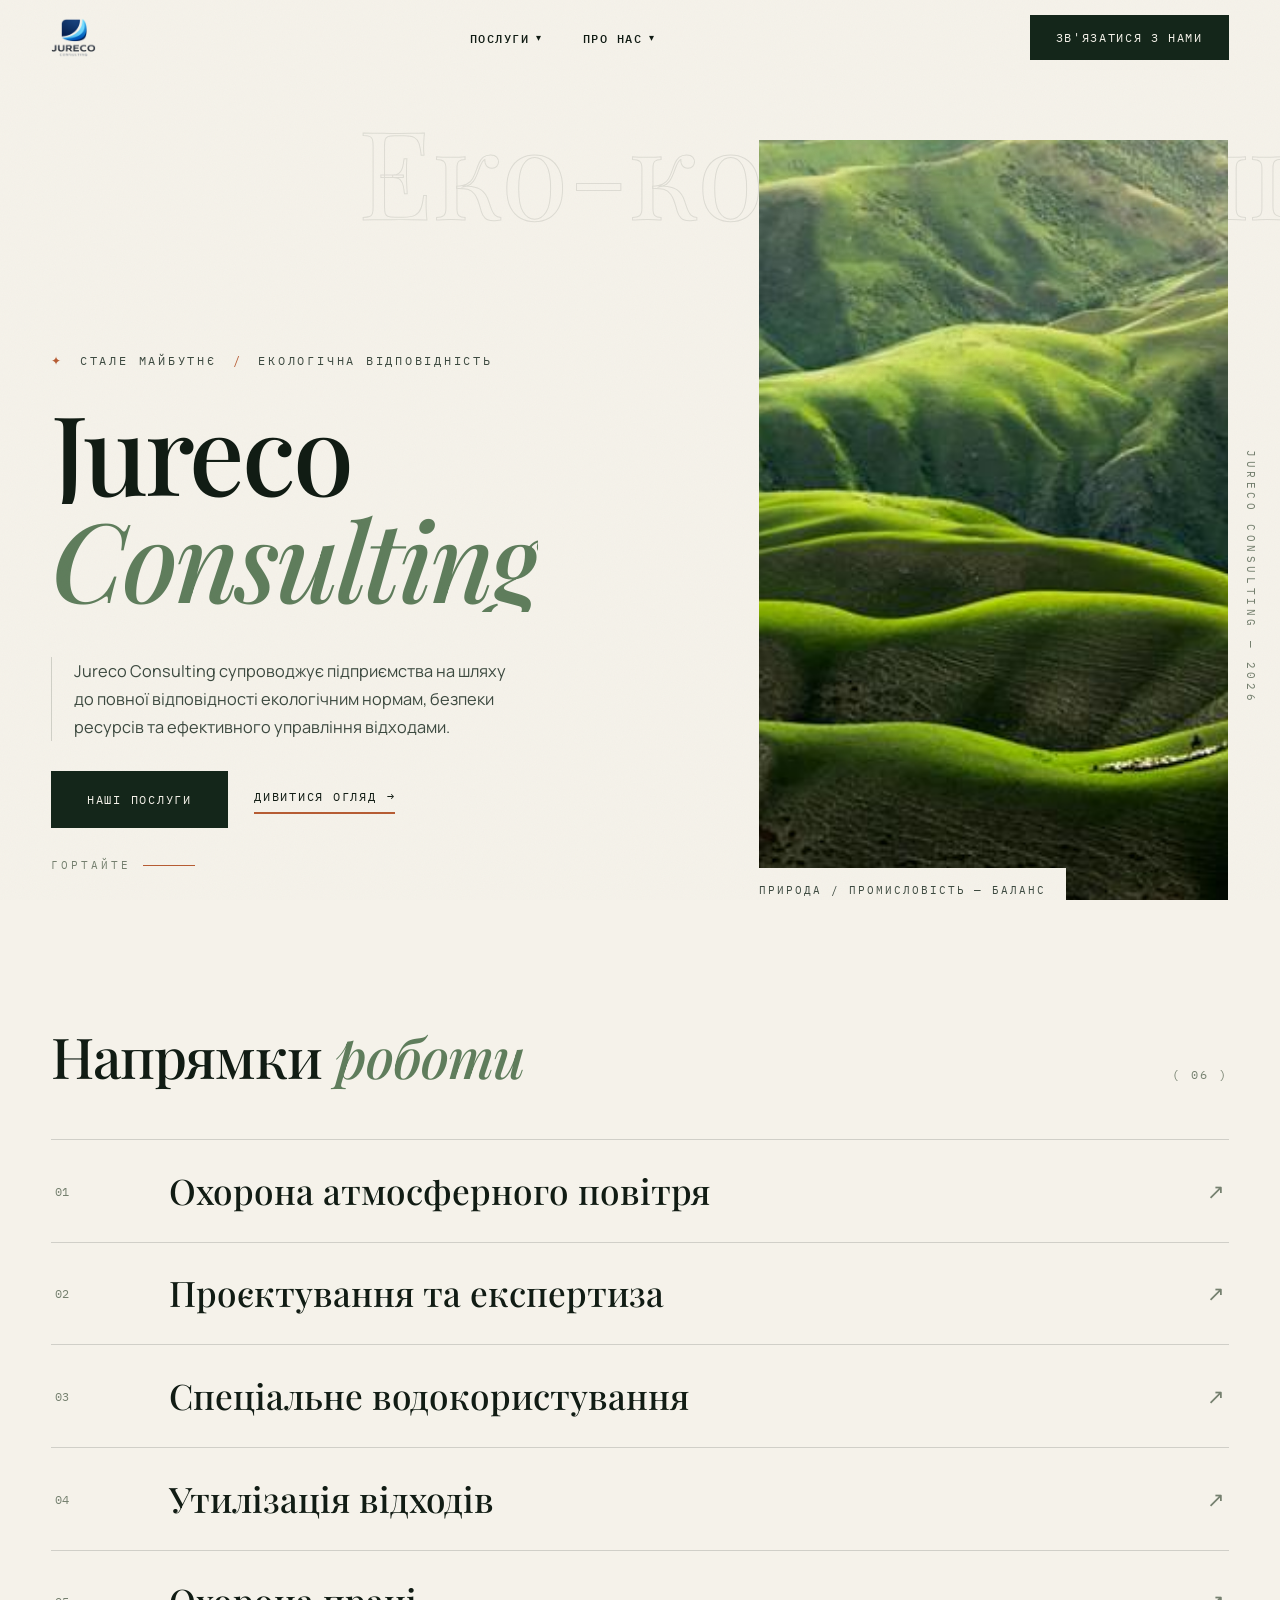
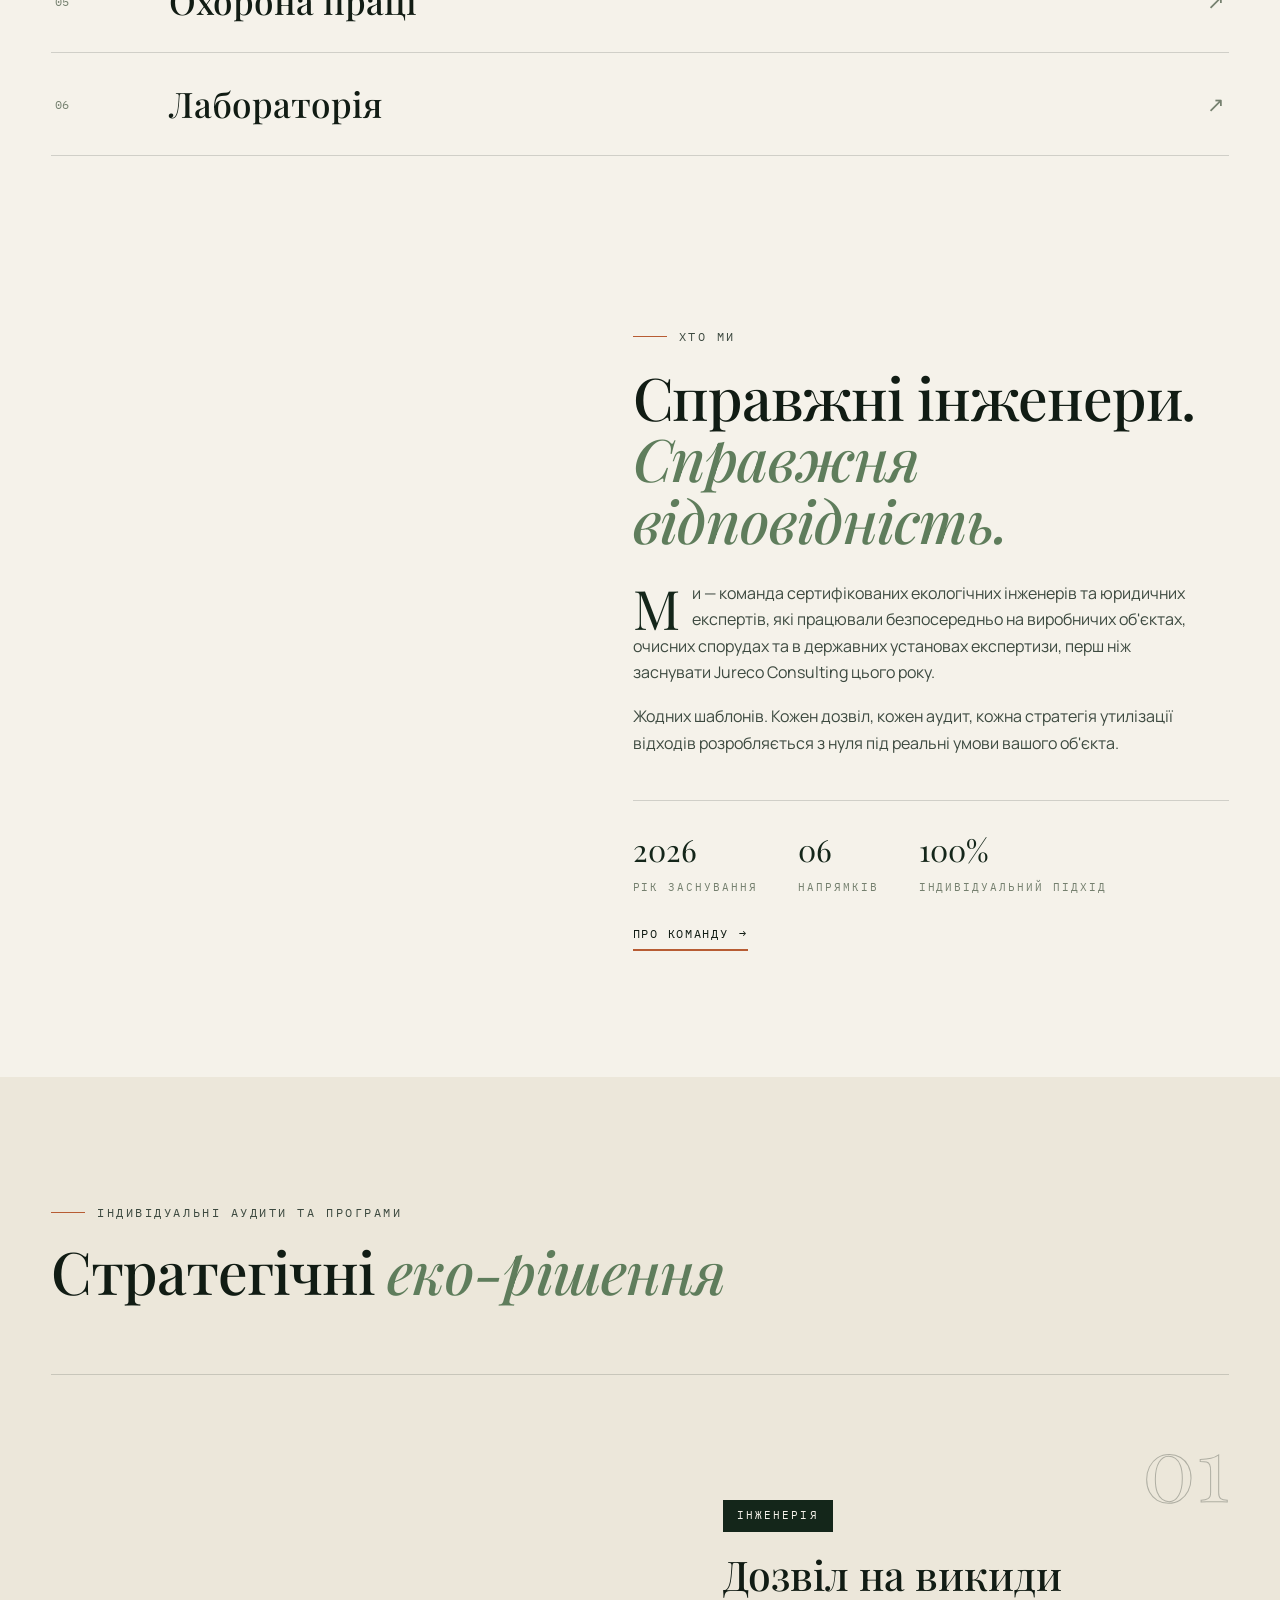
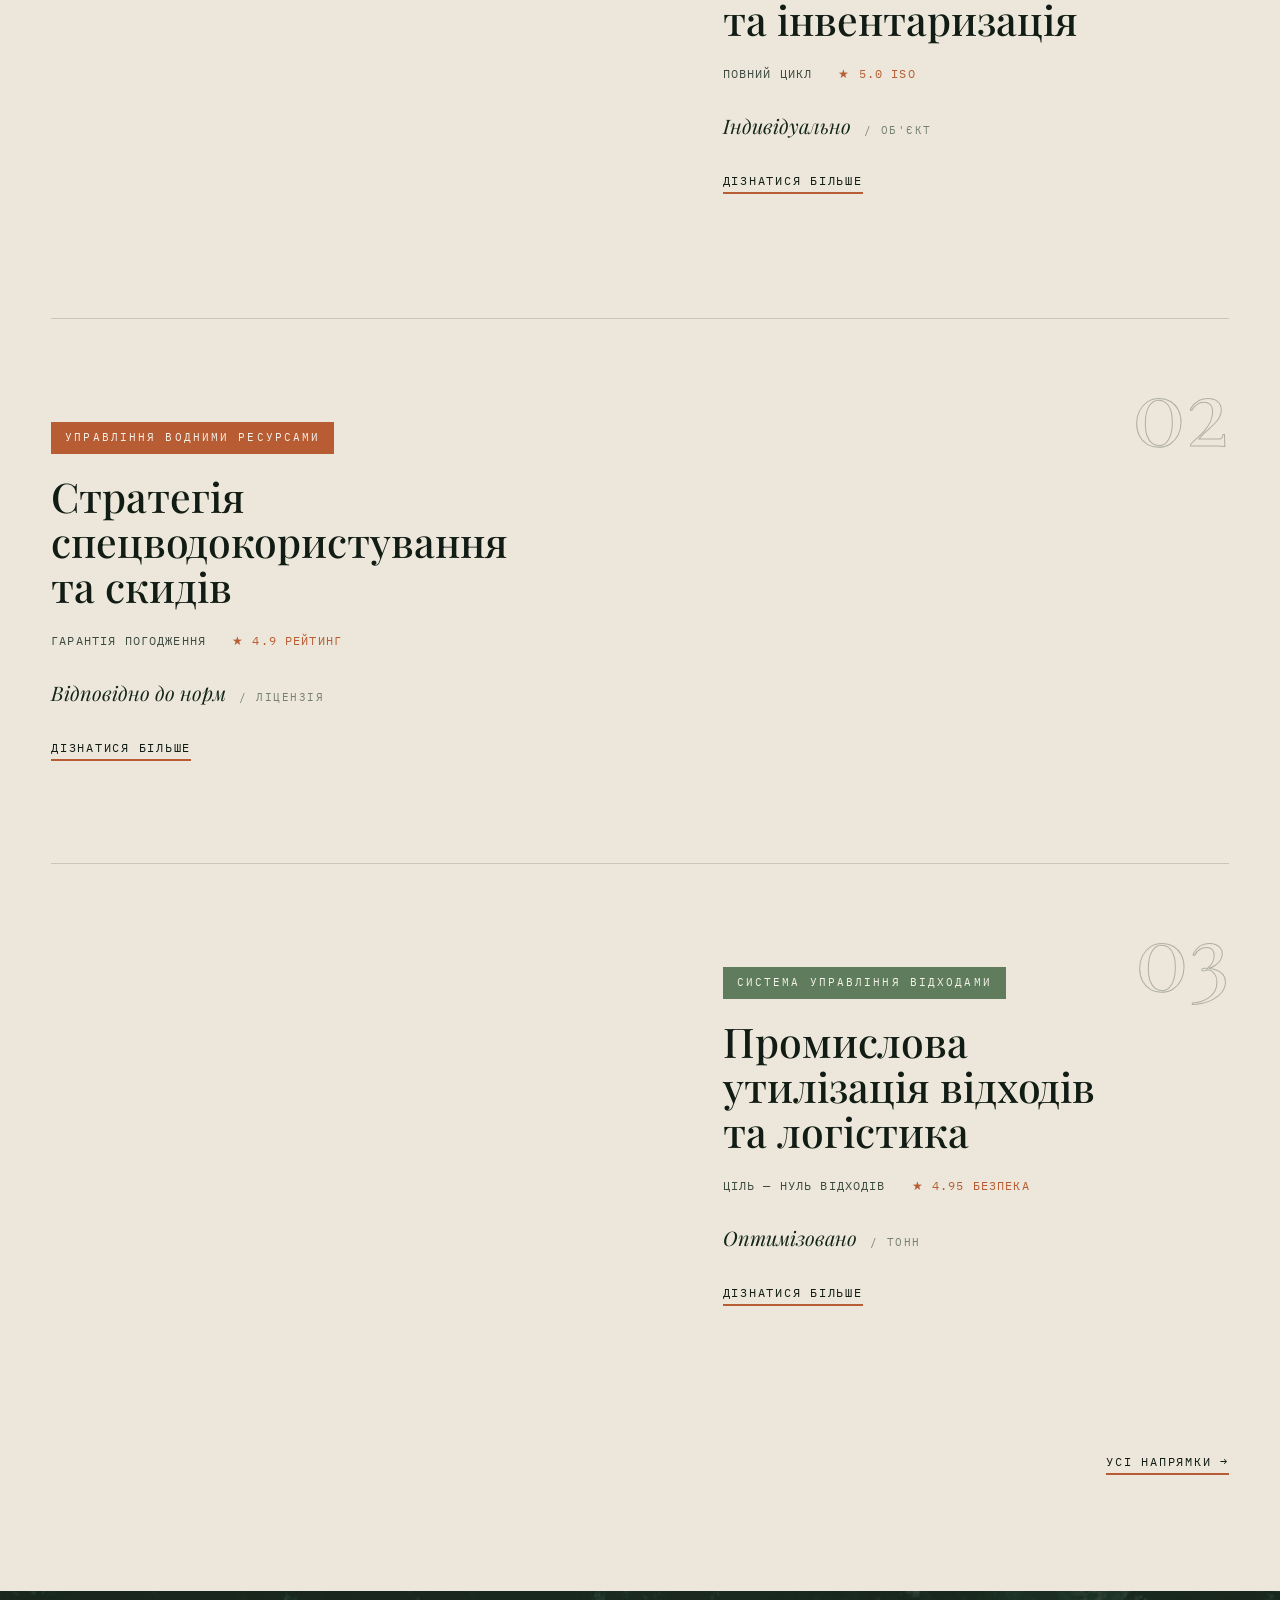
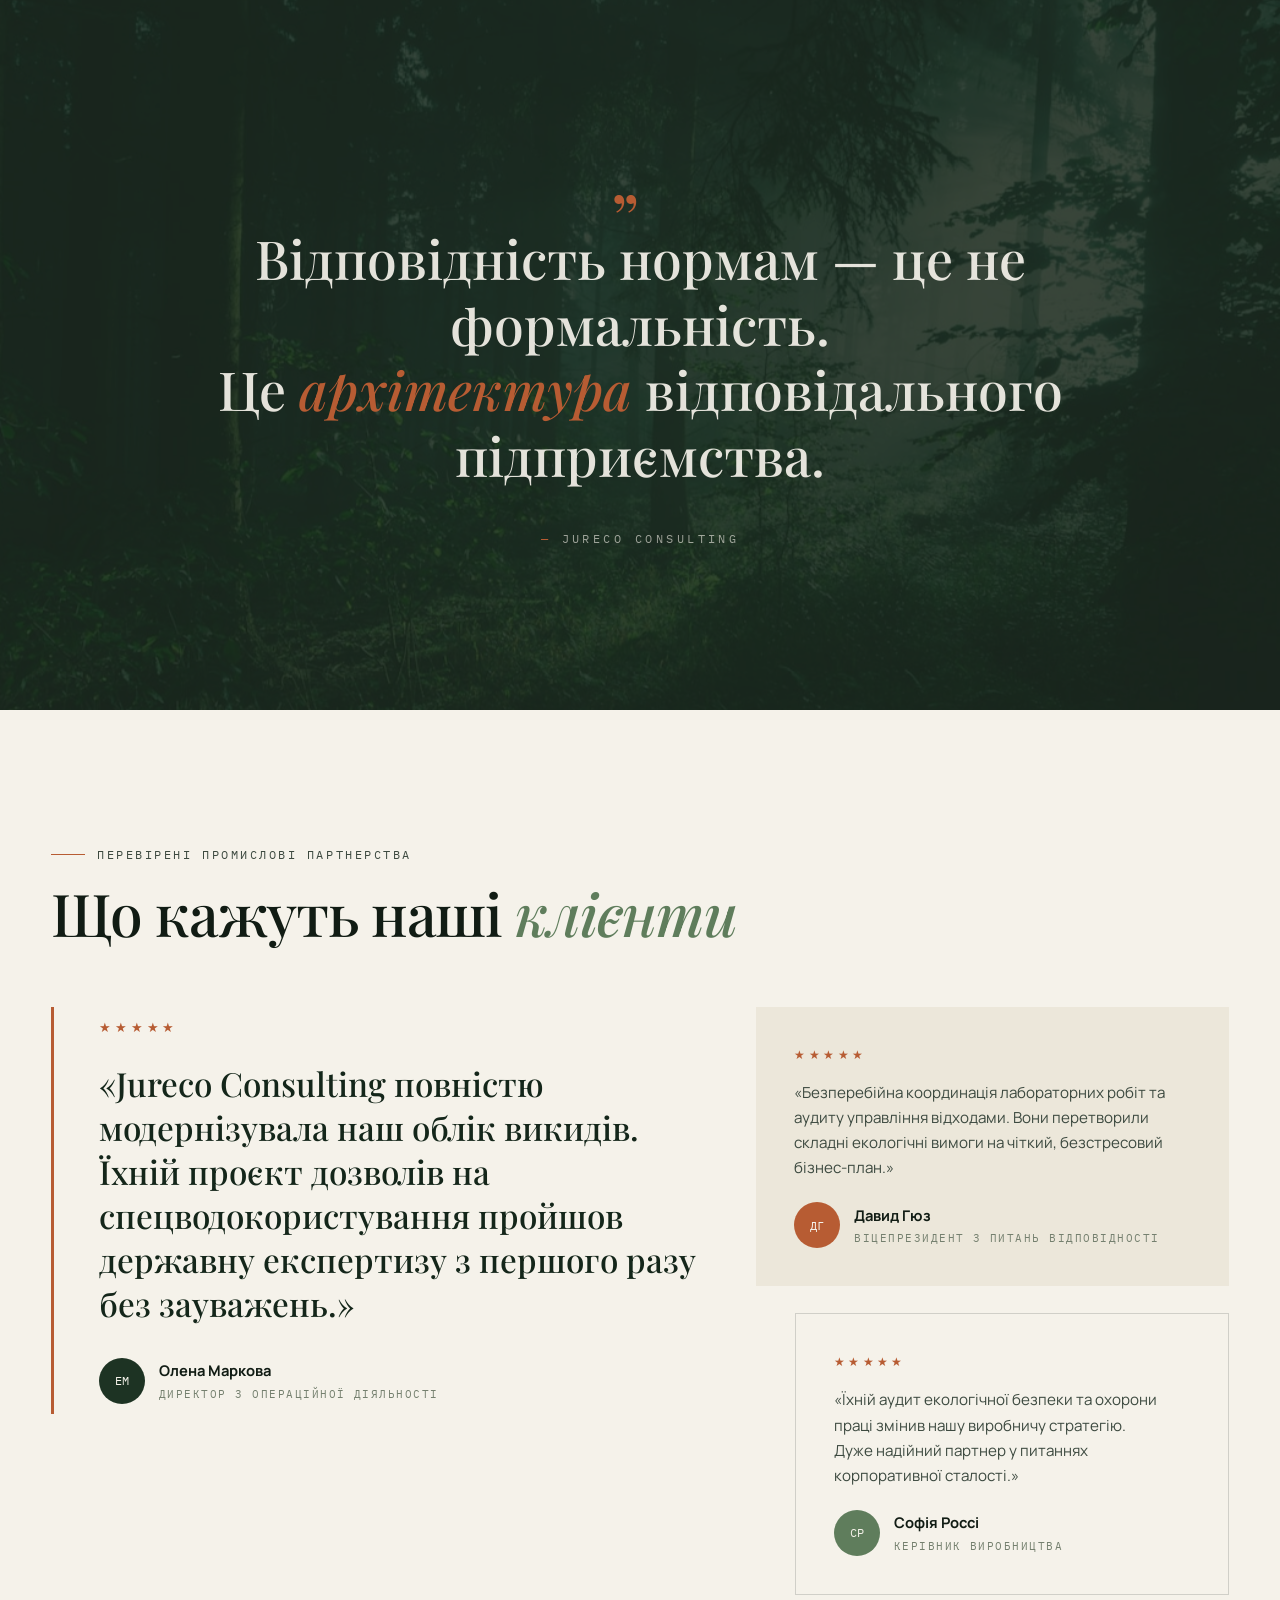
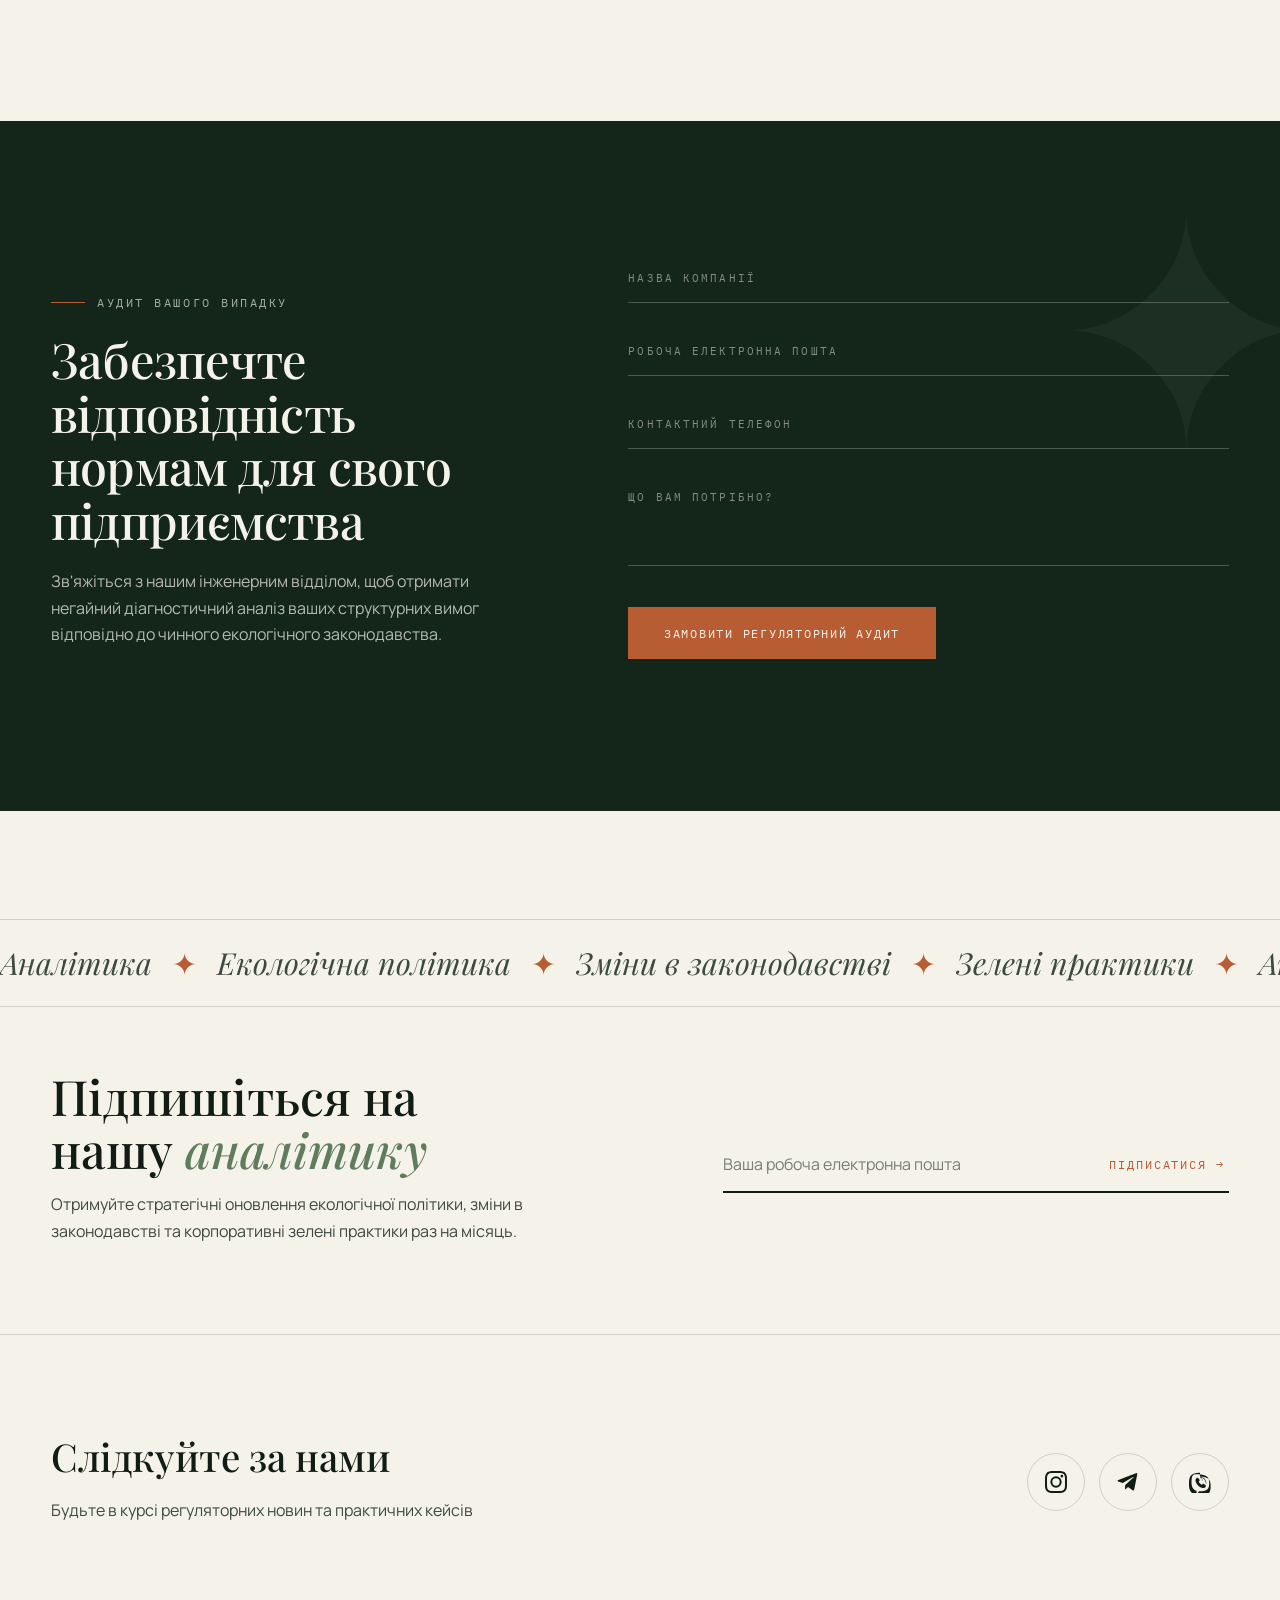
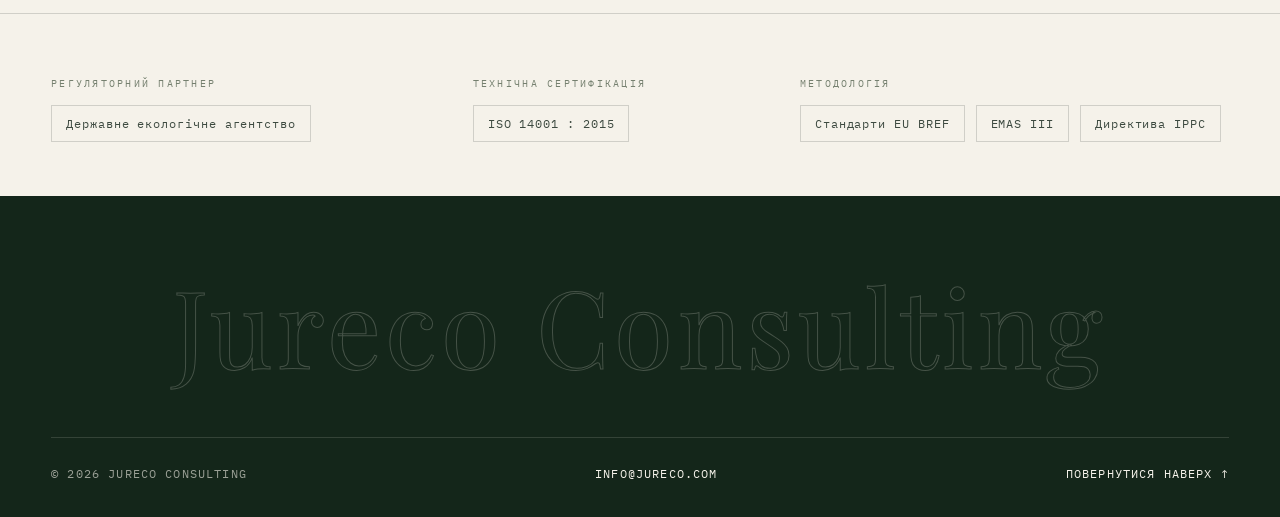
==== commit 394e9446: "Polish the homepage with a subtle micro-interaction layer Adds home-plus.css and home-plus.js, loade" ====
--- a/index.html
+++ b/index.html
@@ -9,6 +9,7 @@
     <link href="https://fonts.googleapis.com/css2?family=Playfair+Display:ital,wght@0,400;0,500;0,600;1,400;1,500&family=Manrope:wght@400;500;700&family=IBM+Plex+Mono:wght@400;500&display=swap" rel="stylesheet">
     <script>document.documentElement.classList.add('js');</script>
     <link rel="stylesheet" href="home.css">
+    <link rel="stylesheet" href="home-plus.css">
 </head>
 <body id="top">
 
@@ -446,6 +447,7 @@
 </footer>
 
 <script src="home.js"></script>
+<script src="home-plus.js"></script>
 <script src="form-handler.js"></script>
 </body>
 </html>
--- a/home-plus.css
+++ b/home-plus.css
@@ -0,0 +1,307 @@
+/* ============================================================
+   JURECO — homepage refinement layer (index.html ONLY)
+   Loaded AFTER home.css. Inner pages never load this file, so
+   home.css / inner.css and every other page stay untouched.
+
+   Intent: many small, quiet decisions — depth, better type
+   rhythm, and micro-interactions that answer the pointer.
+   Nothing here should announce itself.
+   ============================================================ */
+
+:root {
+    /* depth scale, derived from the existing ink so shadows read
+       as the same family of green-black rather than neutral grey */
+    --sh-1: 0 1px 2px rgba(17, 28, 20, 0.04);
+    --sh-2: 0 6px 16px -8px rgba(17, 28, 20, 0.16);
+    --sh-3: 0 18px 36px -20px rgba(17, 28, 20, 0.26);
+    --sh-pine: 0 18px 40px -24px rgba(10, 19, 13, 0.55);
+
+    /* translucent brand tints */
+    --clay-8:  rgba(183, 92, 51, 0.08);
+    --clay-16: rgba(183, 92, 51, 0.16);
+    --moss-8:  rgba(95, 125, 92, 0.08);
+
+    /* one motion vocabulary for the whole page */
+    --t-fast: 180ms;
+    --t-mid: 280ms;
+    --t-slow: 480ms;
+    --e-out: cubic-bezier(0.22, 1, 0.36, 1);
+    --e-soft: cubic-bezier(0.4, 0, 0.2, 1);
+}
+
+/* ── paper grain ──────────────────────────────────────────────
+   The palette is warm cream; without texture it reads flat and
+   digital. A 3% turbulence wash gives it the tooth of stock. */
+body::after {
+    content: "";
+    position: fixed;
+    inset: 0;
+    z-index: 400;
+    pointer-events: none;
+    opacity: 0.035;
+    mix-blend-mode: multiply;
+    background-image: url("data:image/svg+xml,%3Csvg xmlns='http://www.w3.org/2000/svg' width='180' height='180'%3E%3Cfilter id='n'%3E%3CfeTurbulence type='fractalNoise' baseFrequency='0.85' numOctaves='3'/%3E%3C/filter%3E%3Crect width='180' height='180' filter='url(%23n)'/%3E%3C/svg%3E");
+}
+
+/* ── typography rhythm ───────────────────────────────────── */
+h1, h2, h3, .section-title, .block-title { text-wrap: balance; }
+p, .hero-sub, .testi-text { text-wrap: pretty; }
+.hero h1 { letter-spacing: -0.03em; }
+.who-copy h2, .sol-head h2, .voices-head h2, .audit h2, .svc-head h2 { letter-spacing: -0.018em; }
+.hero-sub { line-height: 1.72; }
+.who-meta .k, .tour-price, .sol-price { font-variant-numeric: tabular-nums; }
+/* mono labels sit better with a hair more air */
+.eyebrow, .hero-kicker, .fig-cap, .hero-side, .hero-scroll,
+.cert-b, .foot-row, .who-meta .v { font-feature-settings: "kern" 1; }
+
+/* ── reveal hierarchy ─────────────────────────────────────────
+   home.css moves reveals 36px; that reads as "flying in" when
+   every block does it. Shorten the travel and let secondary
+   content arrive almost still. */
+:where(html.js) .r-up { transform: translateY(14px); transition-duration: 620ms; }
+:where(html.js) .who-meta.r-up, :where(html.js) .certs .r-up,
+:where(html.js) .follow-links.r-up, :where(html.js) .news-form.r-up {
+    transform: translateY(8px);
+}
+:where(html.js) .r-clip, :where(html.js) .r-clip-alt { transition-duration: 900ms; }
+
+/* signature: the eyebrow rule draws itself, once, on arrival */
+.eyebrow::before {
+    transform: scaleX(0);
+    transform-origin: left;
+    transition: transform 620ms var(--e-out) 120ms;
+}
+.eyebrow.in::before, .in .eyebrow::before, html:not(.js) .eyebrow::before { transform: scaleX(1); }
+
+/* ── focus + selection ───────────────────────────────────── */
+:focus-visible { outline: 2px solid var(--clay); outline-offset: 3px; border-radius: 1px; }
+
+/* ============================================================
+   HEADER
+   ============================================================ */
+.hd { transition: background var(--t-slow) var(--e-soft), height var(--t-slow) var(--e-soft), box-shadow var(--t-slow) var(--e-soft); }
+.hd.solid { box-shadow: var(--sh-1); }
+
+/* nav links get a hairline that grows from the centre */
+.hd-link { position: relative; transition: color var(--t-fast) var(--e-soft); }
+.hd-link::after {
+    content: "";
+    position: absolute;
+    left: 16px; right: 16px; bottom: 6px;
+    height: 1px;
+    background: var(--clay);
+    transform: scaleX(0);
+    transition: transform var(--t-mid) var(--e-out);
+}
+.hd-link:hover::after, .hd-item.open .hd-link::after { transform: scaleX(1); }
+
+.hd-drop {
+    box-shadow: var(--sh-3);
+    transform-origin: top center;
+    transition: opacity var(--t-mid) var(--e-out),
+                transform var(--t-mid) var(--e-out),
+                visibility var(--t-mid);
+}
+.hd-drop a .t { transition: color var(--t-fast) var(--e-soft); }
+.hd-drop a:hover .t { color: var(--clay); }
+.hd-drop a .n { transition: transform var(--t-mid) var(--e-out); }
+.hd-drop a:hover .n { transform: translateX(2px); }
+
+.hd-cta { transition: transform var(--t-fast) var(--e-soft), box-shadow var(--t-mid) var(--e-soft); }
+.hd-cta:hover { box-shadow: var(--sh-2); }
+.hd-cta:active { transform: translateY(1px); }
+
+.hd-burger span { transition: transform var(--t-mid) var(--e-out), opacity var(--t-fast); }
+
+/* ── scroll progress hairline (added by home-plus.js) ────── */
+.jp-prog {
+    position: fixed;
+    top: 0; left: 0;
+    height: 2px;
+    width: 100%;
+    background: var(--clay);
+    transform: scaleX(0);
+    transform-origin: left;
+    z-index: 130;
+    pointer-events: none;
+    opacity: 0.9;
+}
+
+/* ============================================================
+   HERO
+   ============================================================ */
+.hero-kicker .dot { transition: transform var(--t-slow) var(--e-out); display: inline-block; }
+.hero:hover .hero-kicker .dot:first-child { transform: rotate(90deg); }
+
+.btn-primary, .btn-main {
+    transition: transform var(--t-fast) var(--e-soft), box-shadow var(--t-mid) var(--e-soft);
+}
+.btn-primary:hover, .btn-main:hover { box-shadow: var(--sh-2); }
+.btn-primary:active, .btn-main:active { transform: translateY(1px) scale(0.995); }
+
+.btn-quiet .arr, .u-link .arr { transition: transform var(--t-mid) var(--e-out); }
+.btn-quiet:hover .arr, .u-link:hover .arr { transform: translateX(5px); }
+
+.hero-fig img { transition: transform 900ms var(--e-out); }
+.fig-cap { transition: color var(--t-mid) var(--e-soft); }
+
+/* the watermark drifts a few px with the pointer (home-plus.js) */
+.hero-ghost { transition: transform 900ms var(--e-soft); will-change: transform; }
+
+/* ============================================================
+   SERVICES INDEX
+   ============================================================ */
+.svc-row {
+    transition: padding-left var(--t-slow) var(--e-out),
+                background var(--t-slow) var(--e-soft);
+}
+.svc-row::before {
+    content: "";
+    position: absolute;
+    left: 0; bottom: -1px;
+    height: 1px; width: 100%;
+    background: var(--clay);
+    transform: scaleX(0);
+    transform-origin: left;
+    transition: transform var(--t-slow) var(--e-out);
+}
+.svc-row:hover::before { transform: scaleX(1); }
+.svc-row .idx { transition: color var(--t-mid) var(--e-soft), transform var(--t-mid) var(--e-out); }
+.svc-row:hover .idx { transform: translateX(2px); }
+.svc-row .name { transition: color var(--t-mid) var(--e-soft), transform var(--t-slow) var(--e-out); }
+.svc-row .go { transition: transform var(--t-mid) var(--e-out), color var(--t-mid) var(--e-soft); }
+/* the in-row preview: quicker and calmer than the default */
+.row-fig { transition: clip-path 520ms var(--e-out); }
+.row-fig img { transition: transform 900ms var(--e-out); }
+
+/* ============================================================
+   WHO WE ARE
+   ============================================================ */
+.who-fig .frame { overflow: hidden; }
+.who-fig .frame img { transition: transform 1s var(--e-out); }
+.who-fig:hover .frame img { transform: scale(1.025); }
+.who-stamp { transition: transform var(--t-slow) var(--e-out); }
+.who-fig:hover .who-stamp { transform: rotate(-6deg); }
+.who-meta .cell { transition: transform var(--t-mid) var(--e-out); }
+.who-meta .cell:hover { transform: translateY(-2px); }
+.who-meta .cell:hover .k { color: var(--clay); }
+.who-meta .k { transition: color var(--t-mid) var(--e-soft); }
+
+/* ============================================================
+   SOLUTIONS
+   ============================================================ */
+.sol-item { transition: transform var(--t-slow) var(--e-out); }
+.sol-fig { overflow: hidden; box-shadow: var(--sh-1); transition: box-shadow var(--t-slow) var(--e-soft); }
+.sol-item:hover .sol-fig { box-shadow: var(--sh-3); }
+.sol-fig img { transition: transform 1s var(--e-out); }
+.sol-item:hover .sol-fig img { transform: scale(1.035); }
+.sol-body .tag { transition: transform var(--t-mid) var(--e-out), box-shadow var(--t-mid) var(--e-soft); }
+.sol-item:hover .tag { transform: translateY(-2px); box-shadow: var(--sh-2); }
+.sol-num { transition: -webkit-text-stroke-color var(--t-slow) var(--e-soft); }
+.sol-item:hover .sol-num { -webkit-text-stroke-color: var(--clay-16); }
+.sol-item h3 { transition: color var(--t-mid) var(--e-soft); }
+.sol-meta .st { transition: transform var(--t-mid) var(--e-out); display: inline-flex; }
+.sol-item:hover .sol-meta .st { transform: translateY(-1px); }
+
+/* ============================================================
+   QUOTE — a touch of asymmetry: the mark hangs left of centre
+   ============================================================ */
+.quote-mark { margin-left: -0.42em; }
+.quote-cite { transition: letter-spacing var(--t-slow) var(--e-soft); }
+.quote:hover .quote-cite { letter-spacing: 0.34em; }
+
+/* ============================================================
+   TESTIMONIALS
+   ============================================================ */
+.testi-card, .voice-card, .voice-feature {
+    transition: transform var(--t-mid) var(--e-out), box-shadow var(--t-slow) var(--e-soft);
+}
+.voice-card:hover, .testi-card:hover { transform: translateY(-3px); box-shadow: var(--sh-3); }
+.byline .ava, .testi-avatar { transition: transform var(--t-mid) var(--e-out); }
+.voice-card:hover .ava, .testi-card:hover .testi-avatar { transform: scale(1.06) rotate(-3deg); }
+.stars, .testi-stars { transition: letter-spacing var(--t-slow) var(--e-soft); }
+.voice-card:hover .stars, .voice-feature:hover .stars { letter-spacing: 0.36em; }
+
+/* ============================================================
+   AUDIT FORM
+   ============================================================ */
+.audit-form input, .audit-form textarea {
+    transition: border-color var(--t-mid) var(--e-soft), background var(--t-mid) var(--e-soft);
+}
+.audit-form input:hover, .audit-form textarea:hover { border-color: rgba(245, 242, 234, 0.4); }
+.audit-form .field { position: relative; }
+/* a clay rule that grows under the focused field */
+.audit-form .field::after {
+    content: "";
+    position: absolute;
+    left: 0; right: 0; bottom: 0;
+    height: 1px;
+    background: var(--clay);
+    transform: scaleX(0);
+    transform-origin: left;
+    transition: transform var(--t-slow) var(--e-out);
+}
+.audit-form .field:focus-within::after { transform: scaleX(1); }
+.btn-submit { transition: transform var(--t-fast) var(--e-soft), box-shadow var(--t-mid) var(--e-soft); }
+.btn-submit:hover { box-shadow: var(--sh-pine); }
+.btn-submit:active { transform: translateY(1px) scale(0.995); }
+.form-status { transition: color var(--t-mid) var(--e-soft); }
+
+/* ============================================================
+   NEWSLETTER / FOLLOW / CERTS / FOOTER
+   ============================================================ */
+.news-form { transition: border-color var(--t-mid) var(--e-soft); }
+.news-form:focus-within { border-color: var(--clay); }
+.news-form button { transition: transform var(--t-mid) var(--e-out), color var(--t-fast); }
+
+.follow-links a {
+    transition: background var(--t-mid) var(--e-soft), color var(--t-mid) var(--e-soft),
+                border-color var(--t-mid) var(--e-soft), transform var(--t-mid) var(--e-out),
+                box-shadow var(--t-slow) var(--e-soft);
+}
+.follow-links a:hover { transform: translateY(-3px); box-shadow: var(--sh-2); }
+.follow-links svg { transition: transform var(--t-mid) var(--e-out); }
+.follow-links a:hover svg { transform: scale(1.08); }
+
+.cert-b { transition: border-color var(--t-mid) var(--e-soft), color var(--t-mid) var(--e-soft), transform var(--t-mid) var(--e-out); }
+.cert-b:hover { border-color: var(--clay); color: var(--clay); transform: translateY(-2px); }
+
+.foot-row a { position: relative; }
+.foot-row a::after {
+    content: "";
+    position: absolute;
+    left: 0; right: 0; bottom: -3px;
+    height: 1px;
+    background: currentColor;
+    transform: scaleX(0);
+    transform-origin: right;
+    transition: transform var(--t-mid) var(--e-out);
+}
+.foot-row a:hover::after { transform: scaleX(1); transform-origin: left; }
+
+/* ============================================================
+   MOBILE — drop pointer-dependent effects, keep it calm
+   ============================================================ */
+@media (hover: none) {
+    .svc-row:hover { padding-left: 4px; background: transparent; }
+    .svc-row:hover::before { transform: scaleX(0); }
+    .who-fig:hover .who-stamp { transform: none; }
+    .quote:hover .quote-cite { letter-spacing: 0.32em; }
+    body::after { opacity: 0.025; }
+}
+
+@media (max-width: 760px) {
+    .hero-ghost { transform: none !important; }
+    /* thumb-friendly: give the mono labels a little more size */
+    .who-meta .v, .fig-cap { font-size: 0.66rem; }
+}
+
+/* ============================================================
+   REDUCED MOTION
+   ============================================================ */
+@media (prefers-reduced-motion: reduce) {
+    .jp-prog { display: none; }
+    .eyebrow::before { transform: scaleX(1) !important; transition: none; }
+    .hero-ghost { transform: none !important; }
+    *, *::before, *::after { transition-duration: 0.01ms !important; }
+}
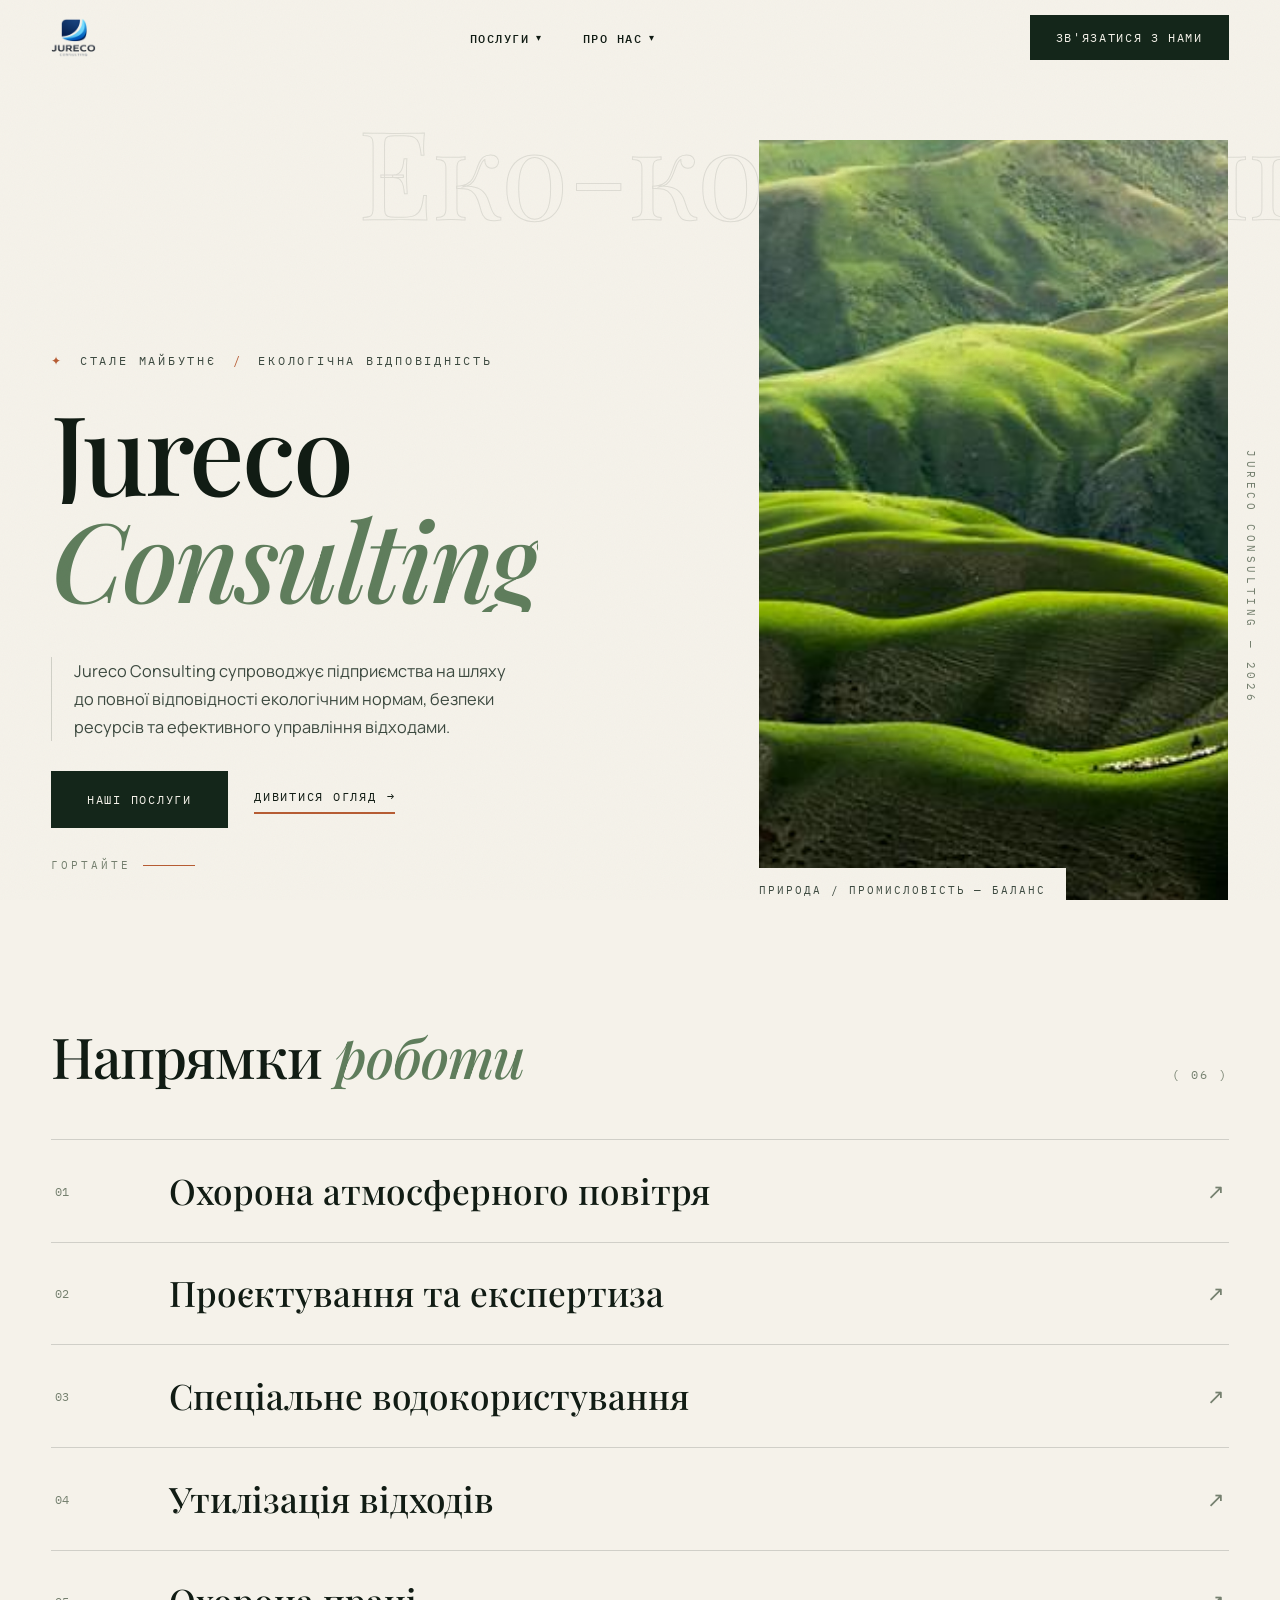
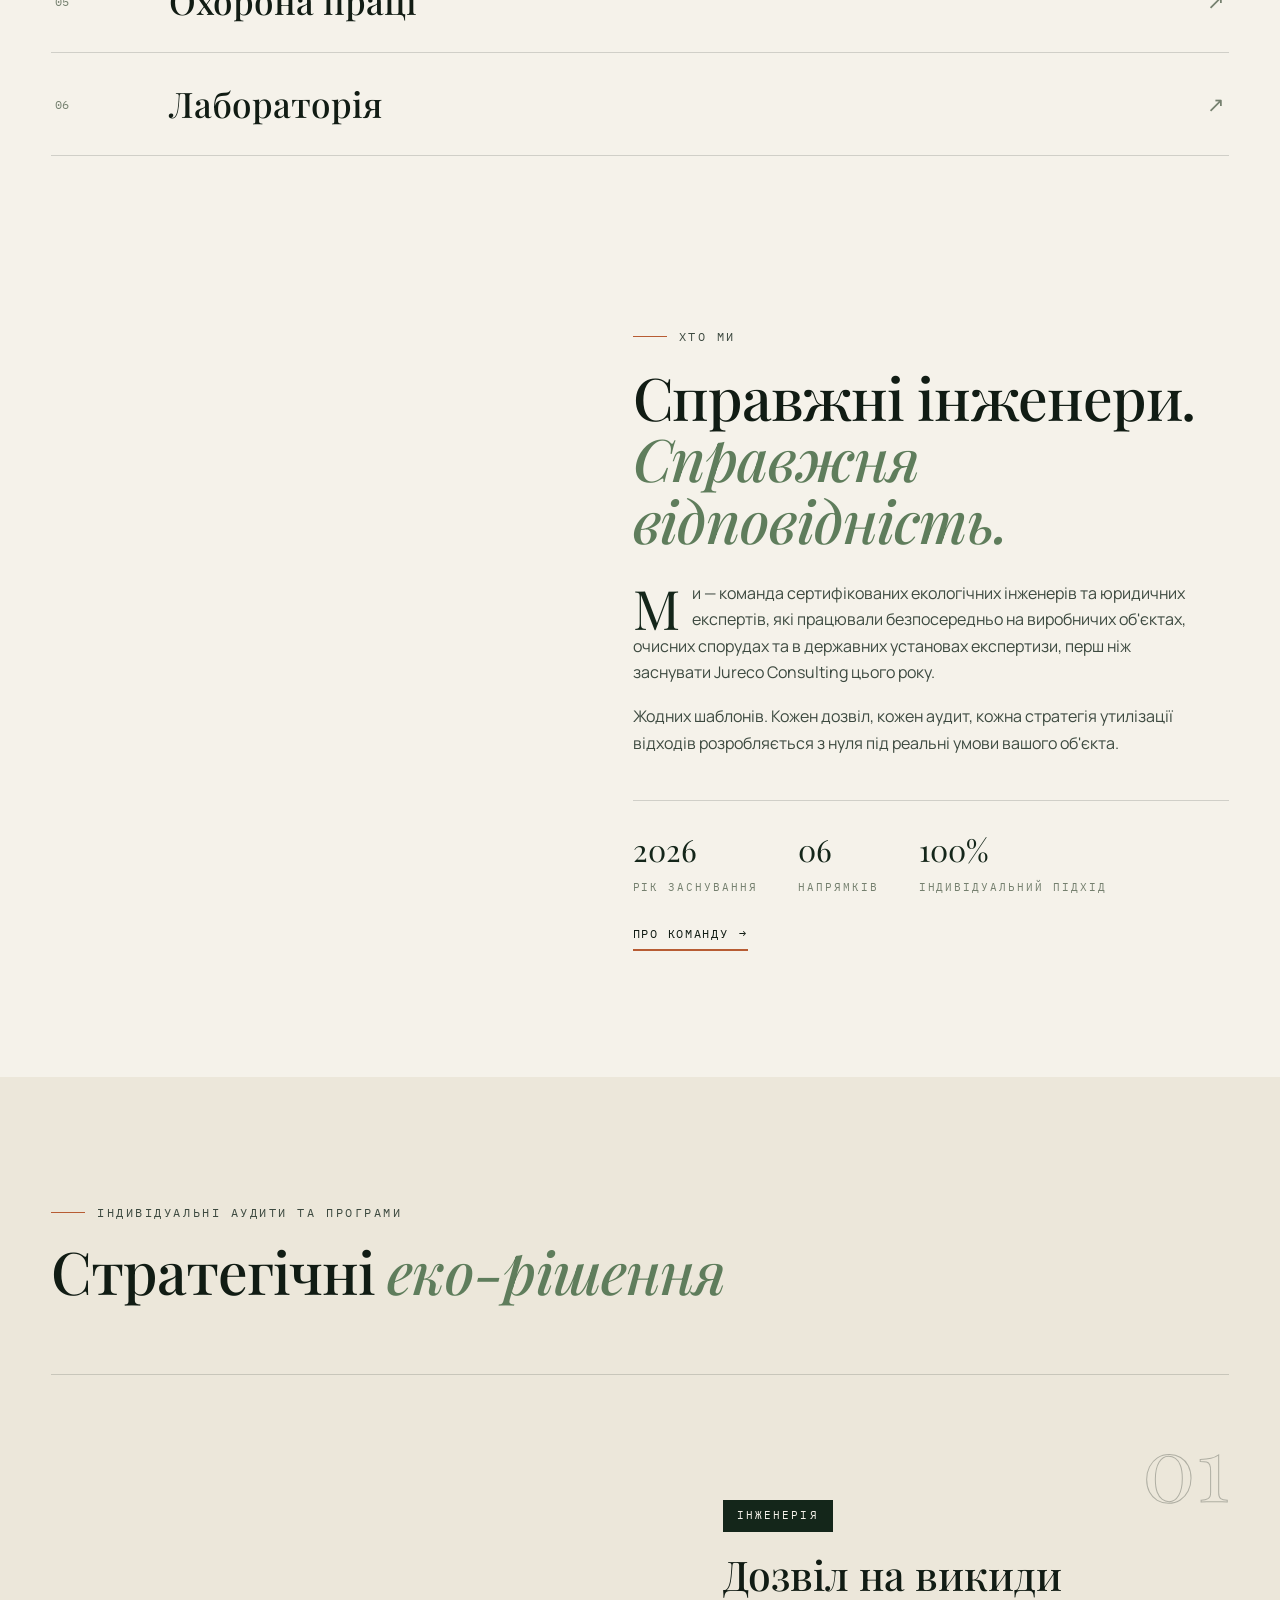
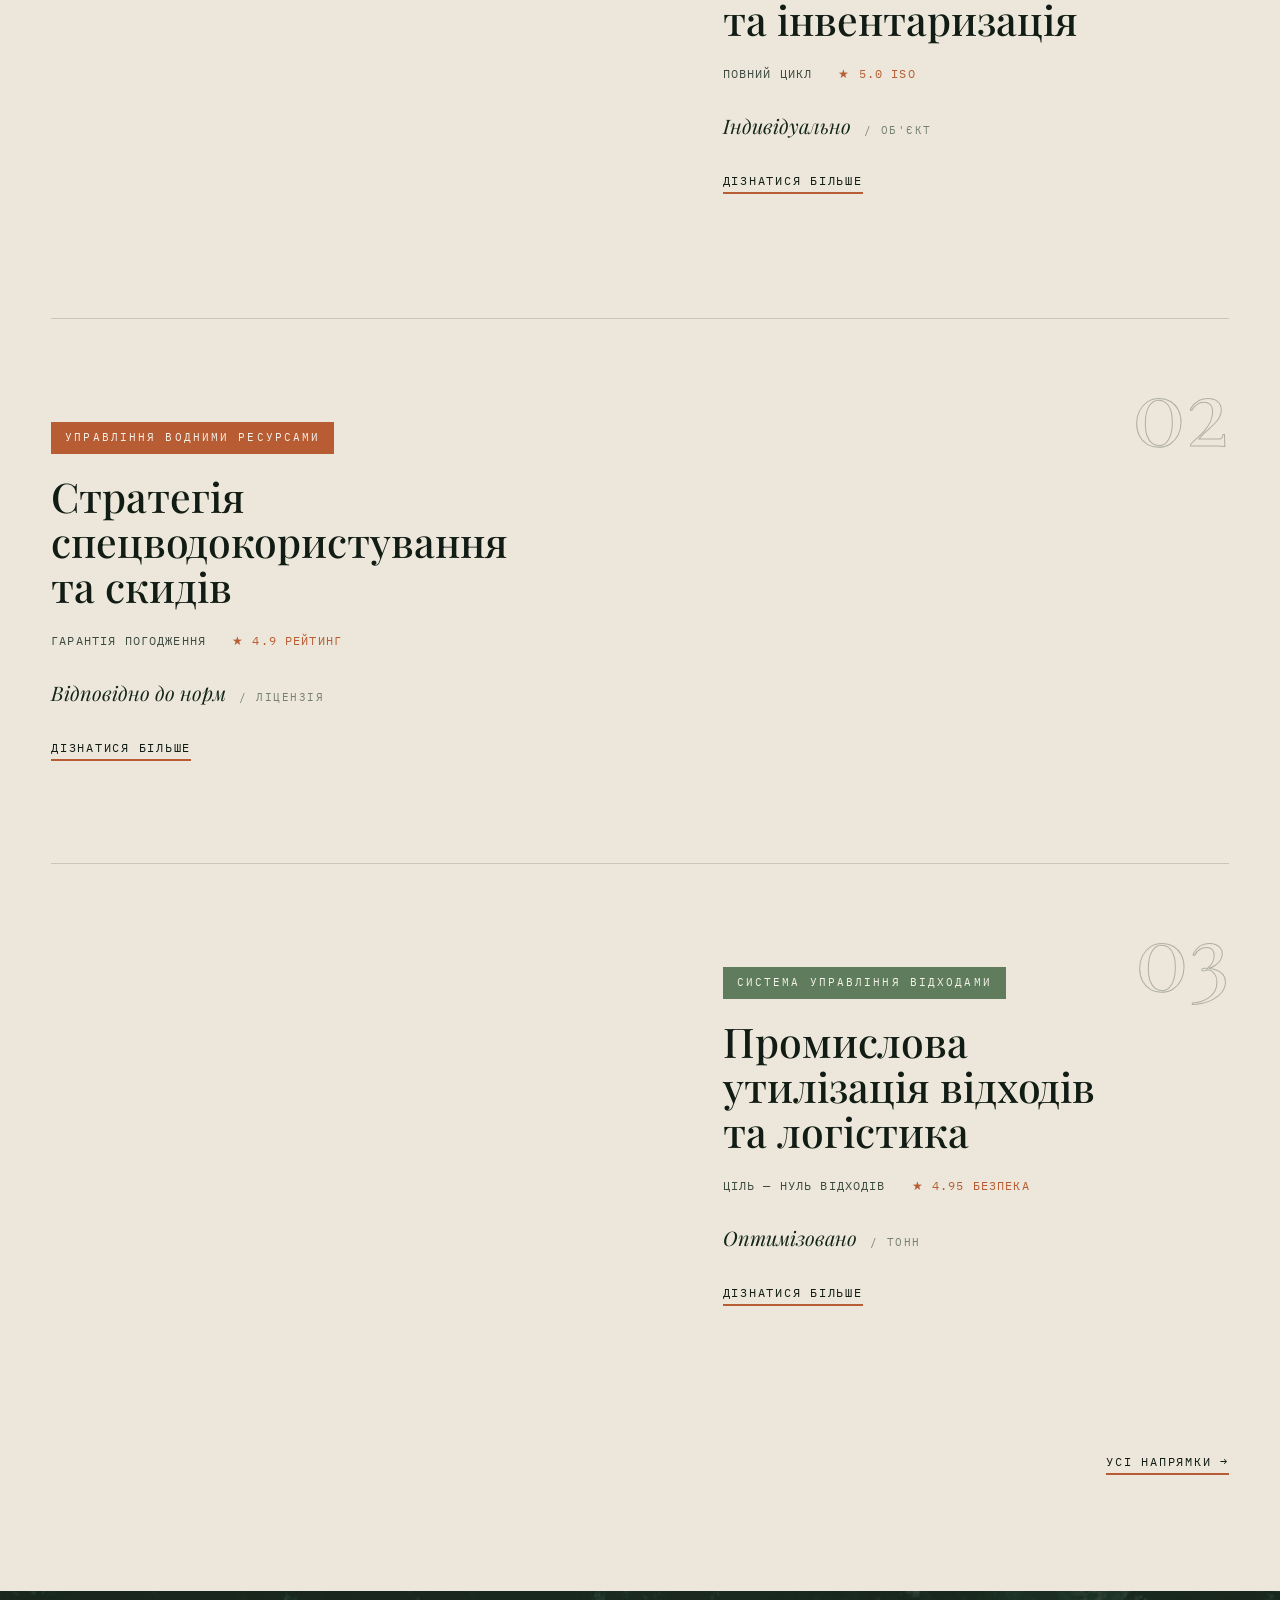
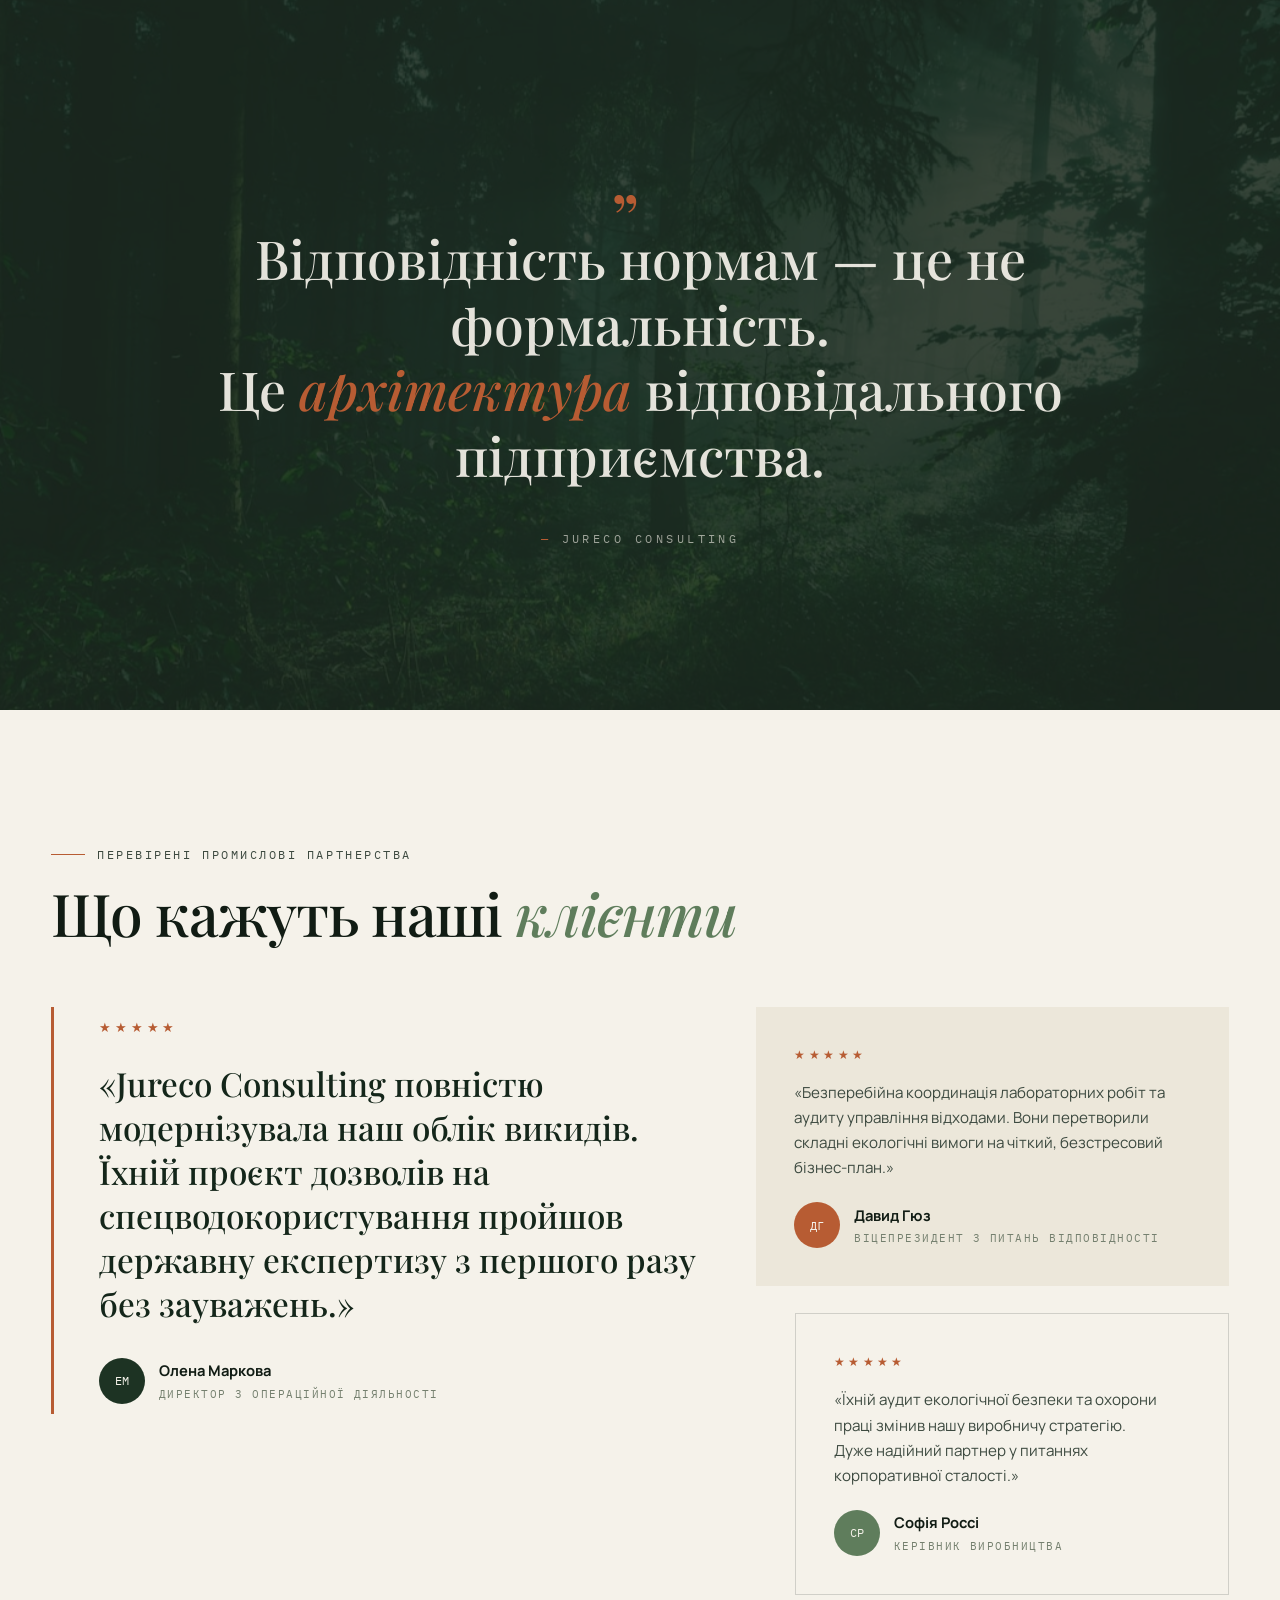
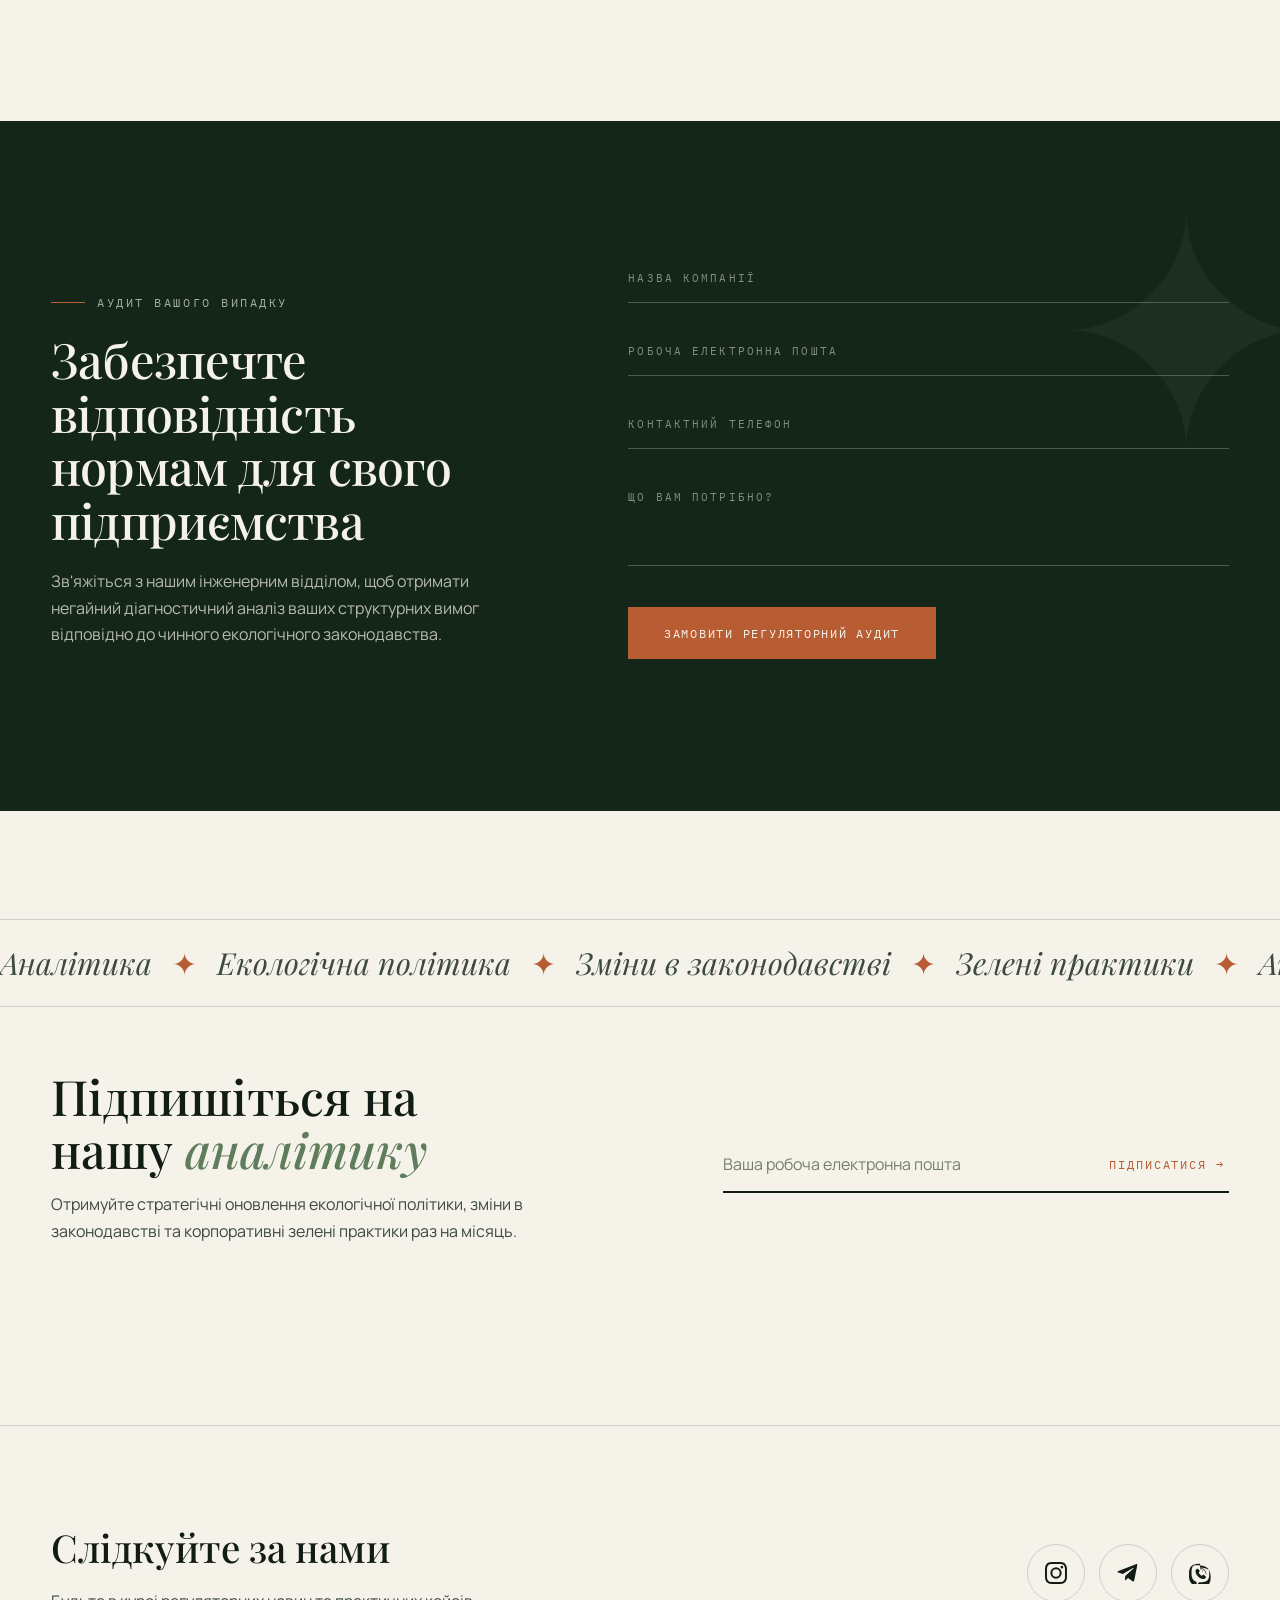
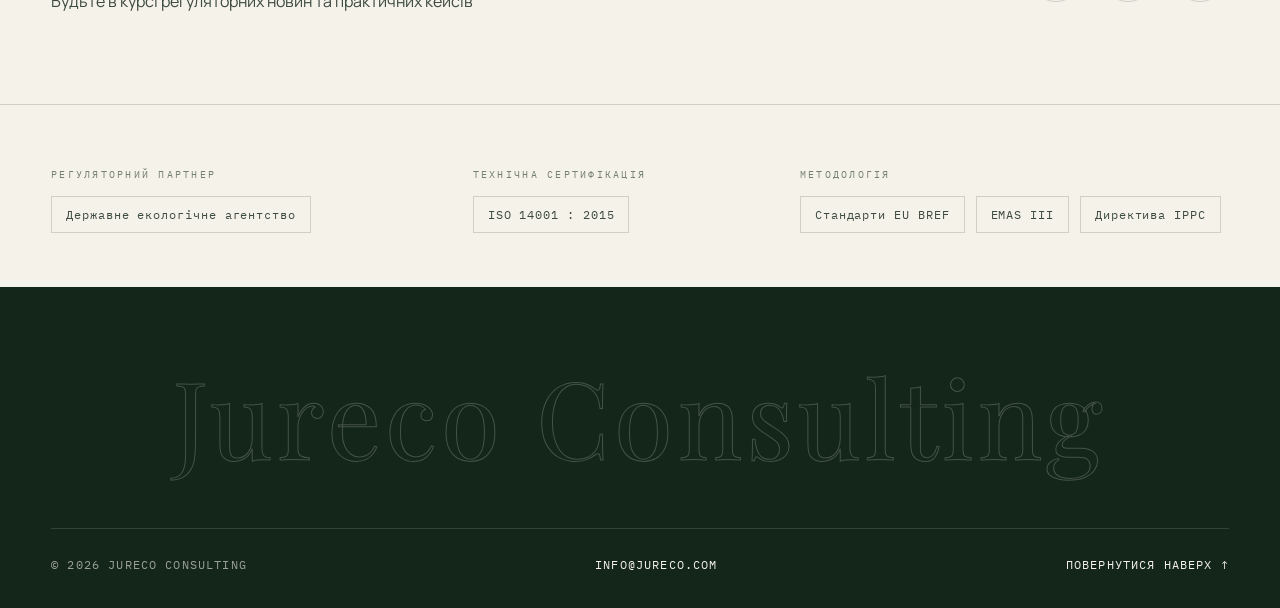
==== commit d9bcc841: "Fix bugs found in a site-wide audit Functional - Newsletter signup did nothing: a bare button with n" ====
--- a/index.html
+++ b/index.html
@@ -4,6 +4,7 @@
     <meta charset="UTF-8">
     <meta name="viewport" content="width=device-width, initial-scale=1.0">
     <title>Jureco Consulting — Еко-консалтинг та стратегічні послуги</title>
+    <meta name="description" content="Jureco Consulting супроводжує підприємства на шляху до повної відповідності екологічним нормам, безпеки ресурсів та ефективного управління відходами.">
     <link rel="preconnect" href="https://fonts.googleapis.com">
     <link rel="preconnect" href="https://fonts.gstatic.com" crossorigin>
     <link href="https://fonts.googleapis.com/css2?family=Playfair+Display:ital,wght@0,400;0,500;0,600;1,400;1,500&family=Manrope:wght@400;500;700&family=IBM+Plex+Mono:wght@400;500&display=swap" rel="stylesheet">
@@ -391,11 +392,13 @@
             <h2>Підпишіться на нашу <em>аналітику</em></h2>
             <p class="sub">Отримуйте стратегічні оновлення екологічної політики, зміни в законодавстві та корпоративні зелені практики раз на місяць.</p>
         </div>
-        <div class="news-form r-up">
+        <form id="nl-form" class="news-form r-up" action="https://formspree.io/f/mqevwaqk" method="POST">
             <label for="nl-email" class="visually-hidden" style="position:absolute; width:1px; height:1px; overflow:hidden; clip:rect(0 0 0 0);">Ваша робоча електронна пошта</label>
-            <input id="nl-email" type="email" placeholder="Ваша робоча електронна пошта" autocomplete="email">
-            <button type="button">Підписатися →</button>
-        </div>
+            <input id="nl-email" type="email" name="email" placeholder="Ваша робоча електронна пошта" autocomplete="email" required>
+            <input type="hidden" name="_subject" value="Нова підписка на аналітику — JURECO">
+            <button type="submit">Підписатися →</button>
+        </form>
+        <p class="nl-status" role="status" aria-live="polite"></p>
     </div>
 </section>
 
--- a/home.css
+++ b/home.css
@@ -180,6 +180,19 @@
     transition: opacity 0.28s var(--ease-out), transform 0.28s var(--ease-out), visibility 0.28s;
 }
 .hd-item.open .hd-drop { opacity: 1; visibility: visible; transform: none; }
+/* The panel hangs 14px below the button; that strip belongs to neither,
+   so a slowly moving pointer crossing it left .hd-item and the menu
+   closed under the cursor. This invisible bridge is a descendant of
+   .hd-item, so button -> panel never counts as leaving. It inherits the
+   panel's visibility, so it cannot intercept anything while closed. */
+.hd-drop::before {
+    content: "";
+    position: absolute;
+    left: 0;
+    right: 0;
+    top: -18px;
+    height: 18px;
+}
 
 .hd-drop-label {
     font-family: var(--font-mono);
--- a/home-plus.css
+++ b/home-plus.css
@@ -102,6 +102,8 @@
                 transform var(--t-mid) var(--e-out),
                 visibility var(--t-mid);
 }
+/* (the hover bridge across the button/panel gap now lives in
+   home.css so every page gets it, not just the homepage) */
 .hd-drop a .t { transition: color var(--t-fast) var(--e-soft); }
 .hd-drop a:hover .t { color: var(--clay); }
 .hd-drop a .n { transition: transform var(--t-mid) var(--e-out); }
@@ -252,7 +254,18 @@
    ============================================================ */
 .news-form { transition: border-color var(--t-mid) var(--e-soft); }
 .news-form:focus-within { border-color: var(--clay); }
-.news-form button { transition: transform var(--t-mid) var(--e-out), color var(--t-fast); }
+.news-form button { transition: transform var(--t-mid) var(--e-out), color var(--t-fast), opacity var(--t-fast); }
+.news-form button:disabled { opacity: 0.55; cursor: wait; }
+.nl-status {
+    font-family: var(--font-mono);
+    font-size: 0.72rem;
+    letter-spacing: 0.04em;
+    min-height: 1.3em;
+    margin-top: 12px;
+    color: var(--ink-3);
+}
+.nl-status.success { color: var(--moss); }
+.nl-status.error { color: var(--clay); }
 
 .follow-links a {
     transition: background var(--t-mid) var(--e-soft), color var(--t-mid) var(--e-soft),
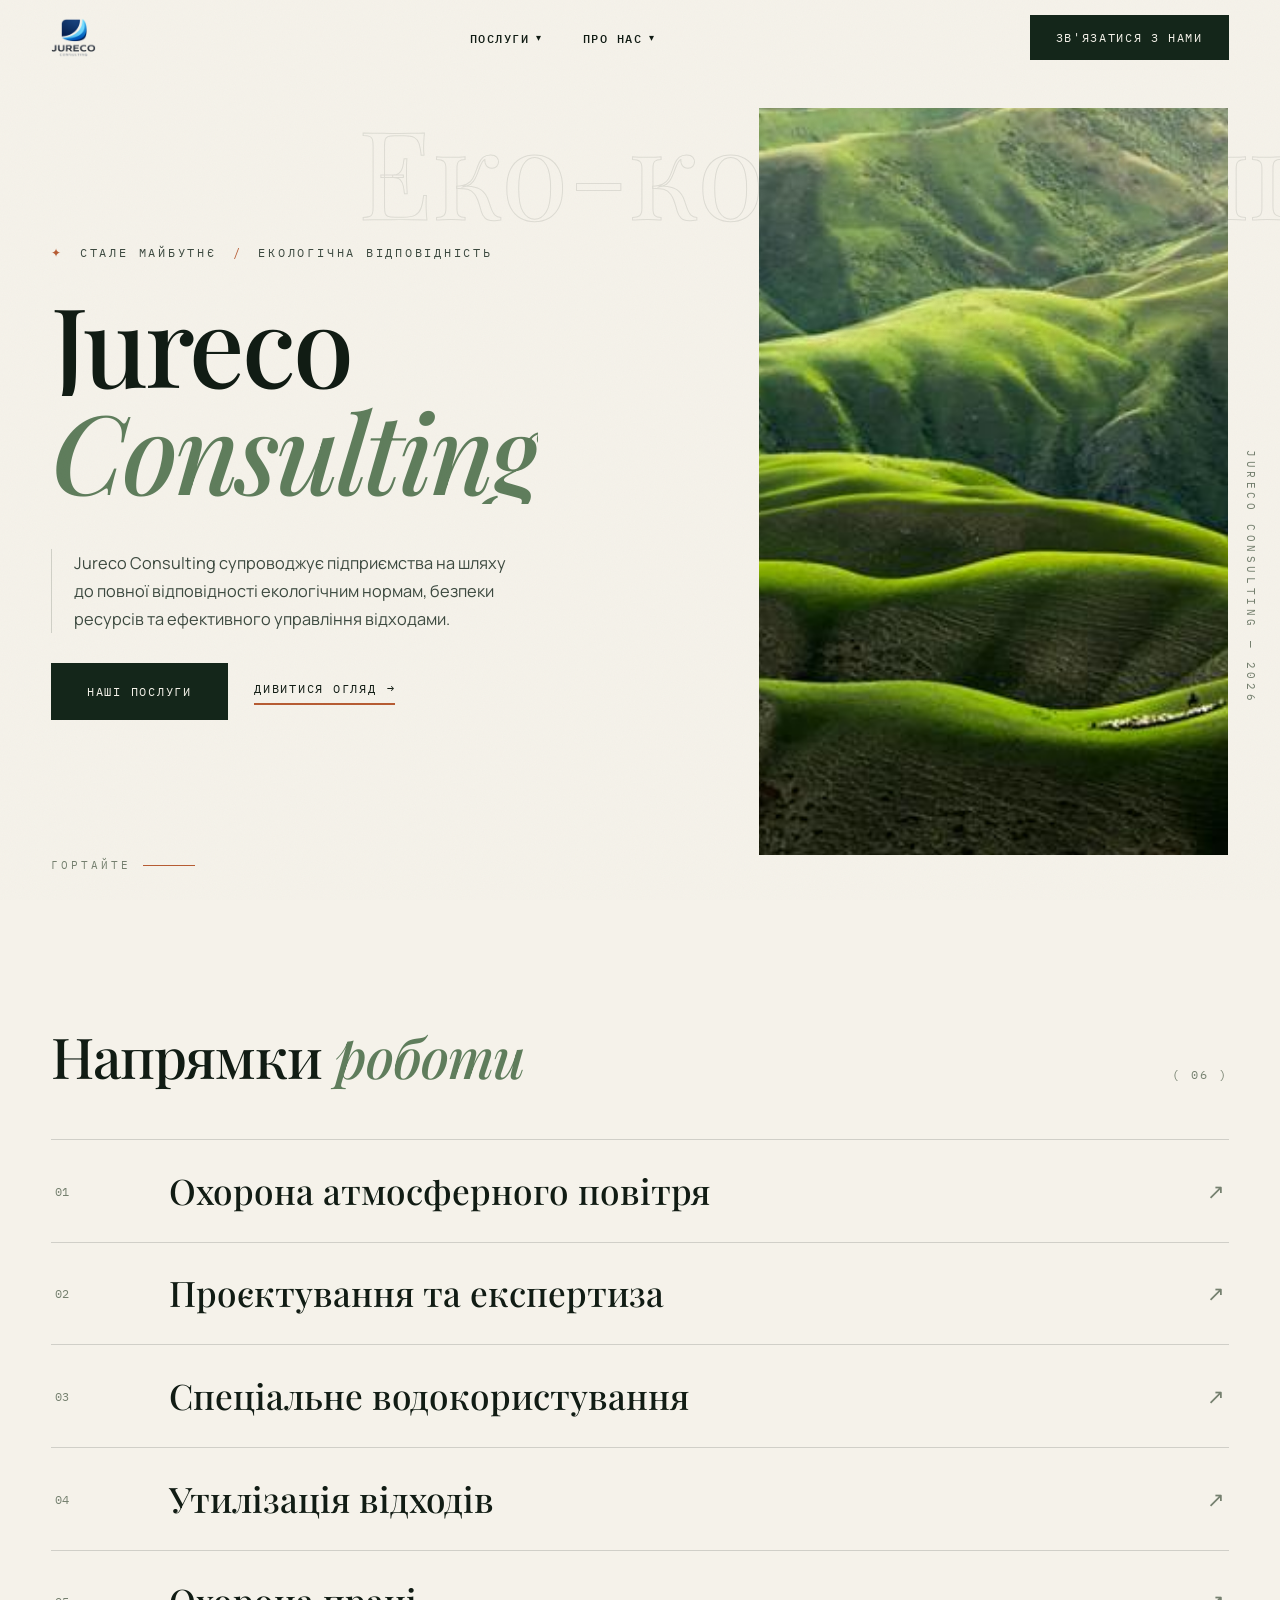
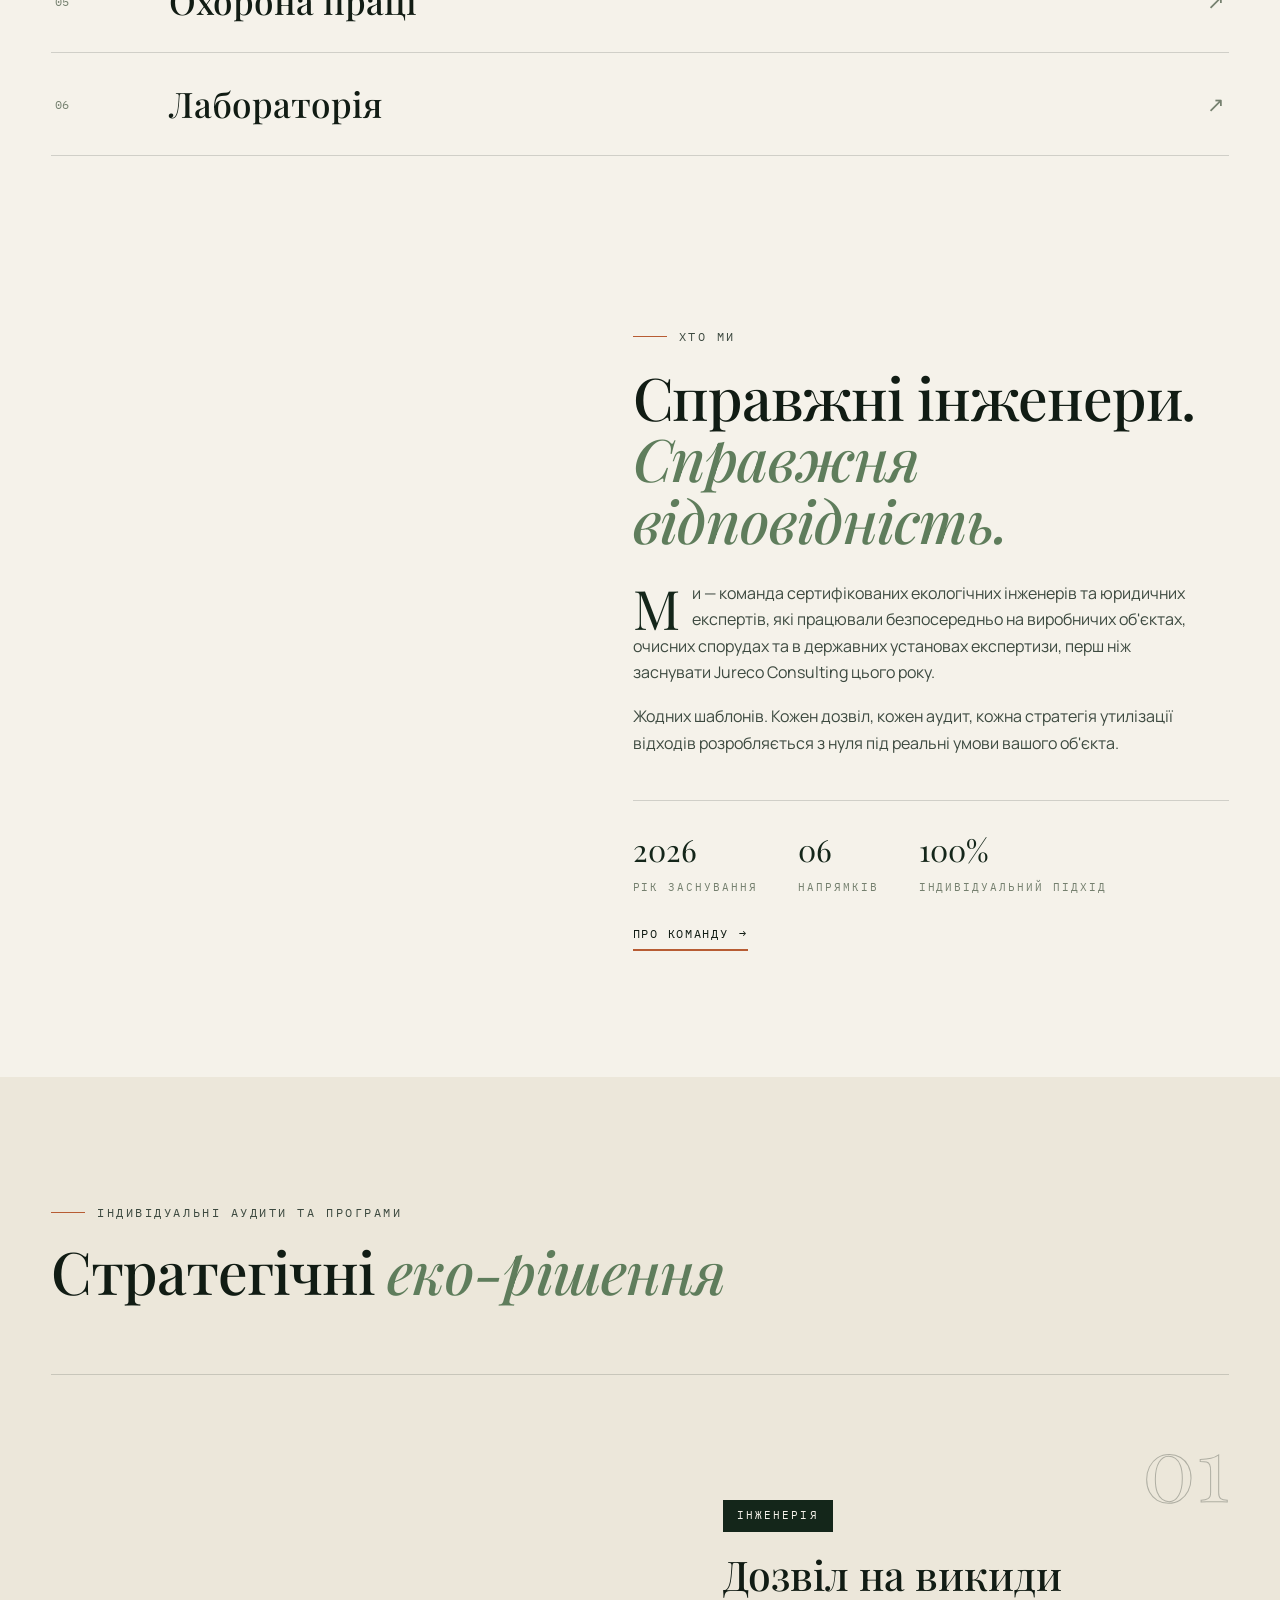
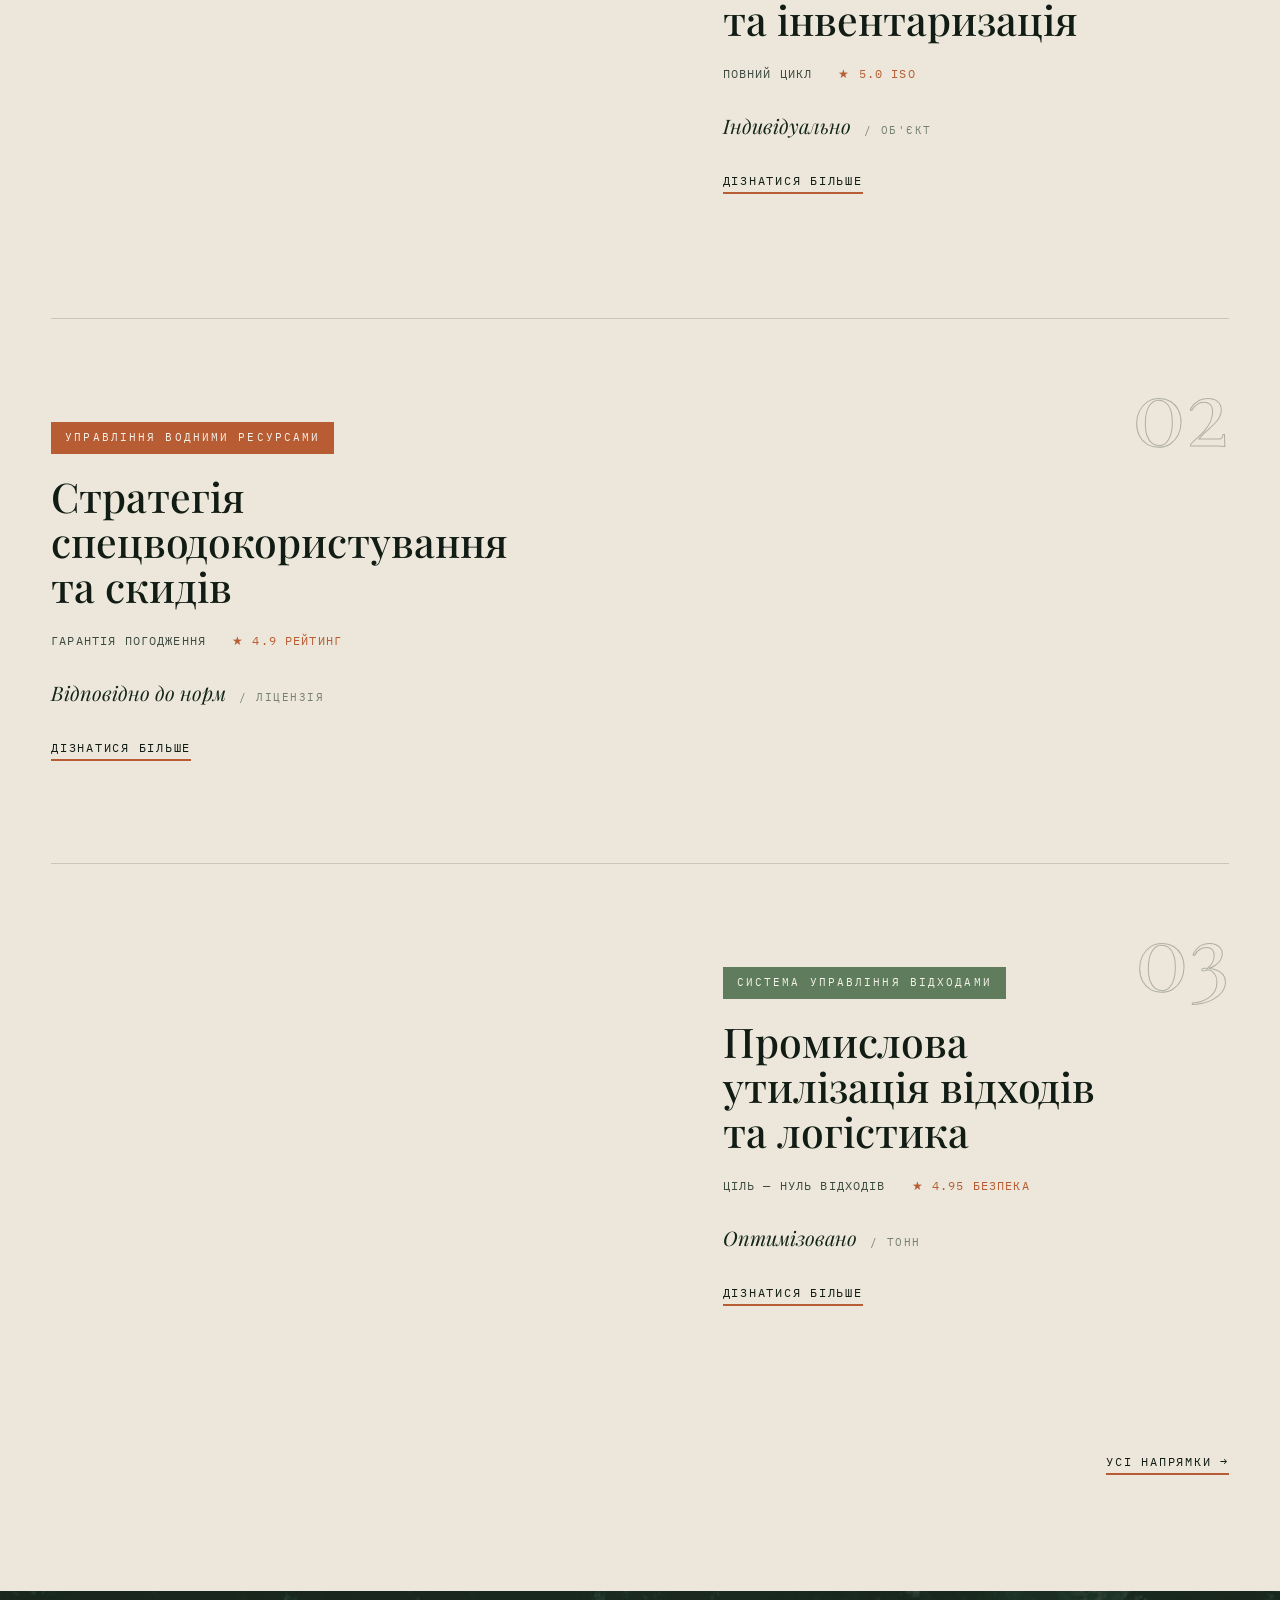
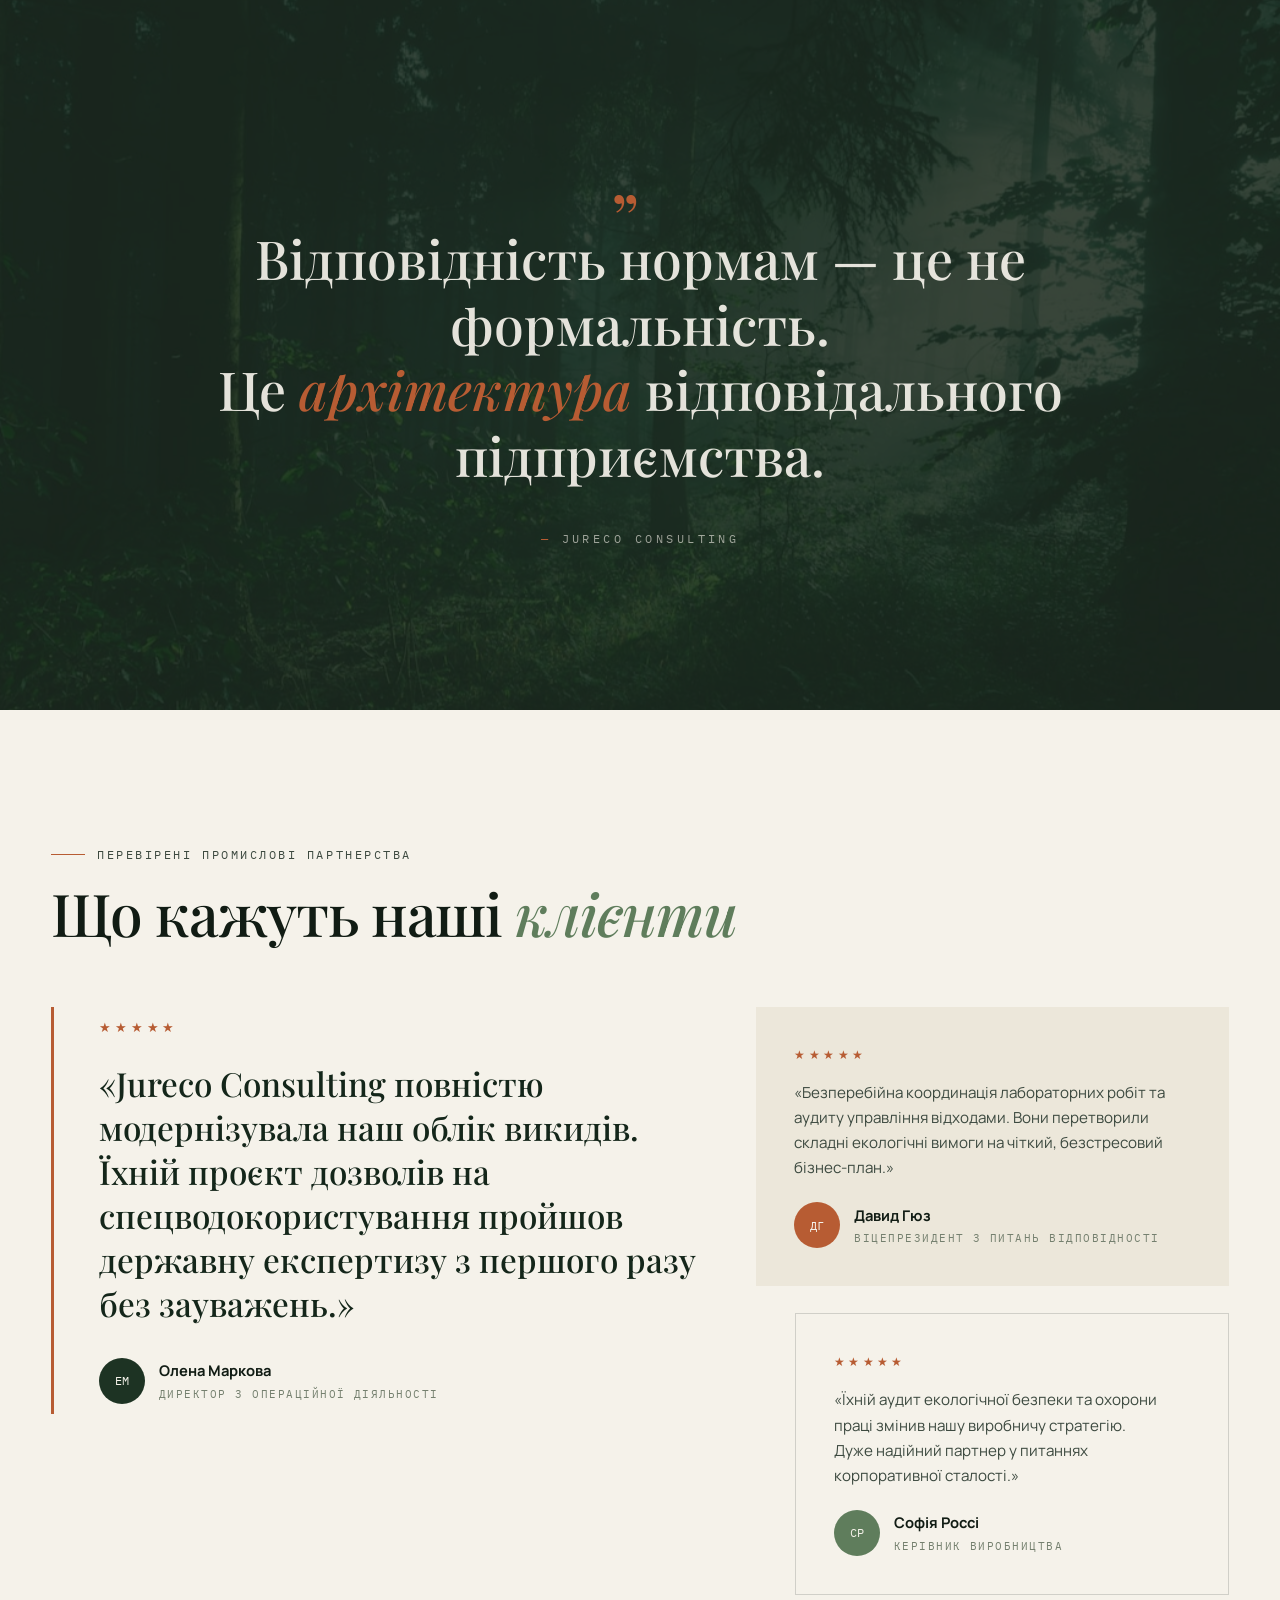
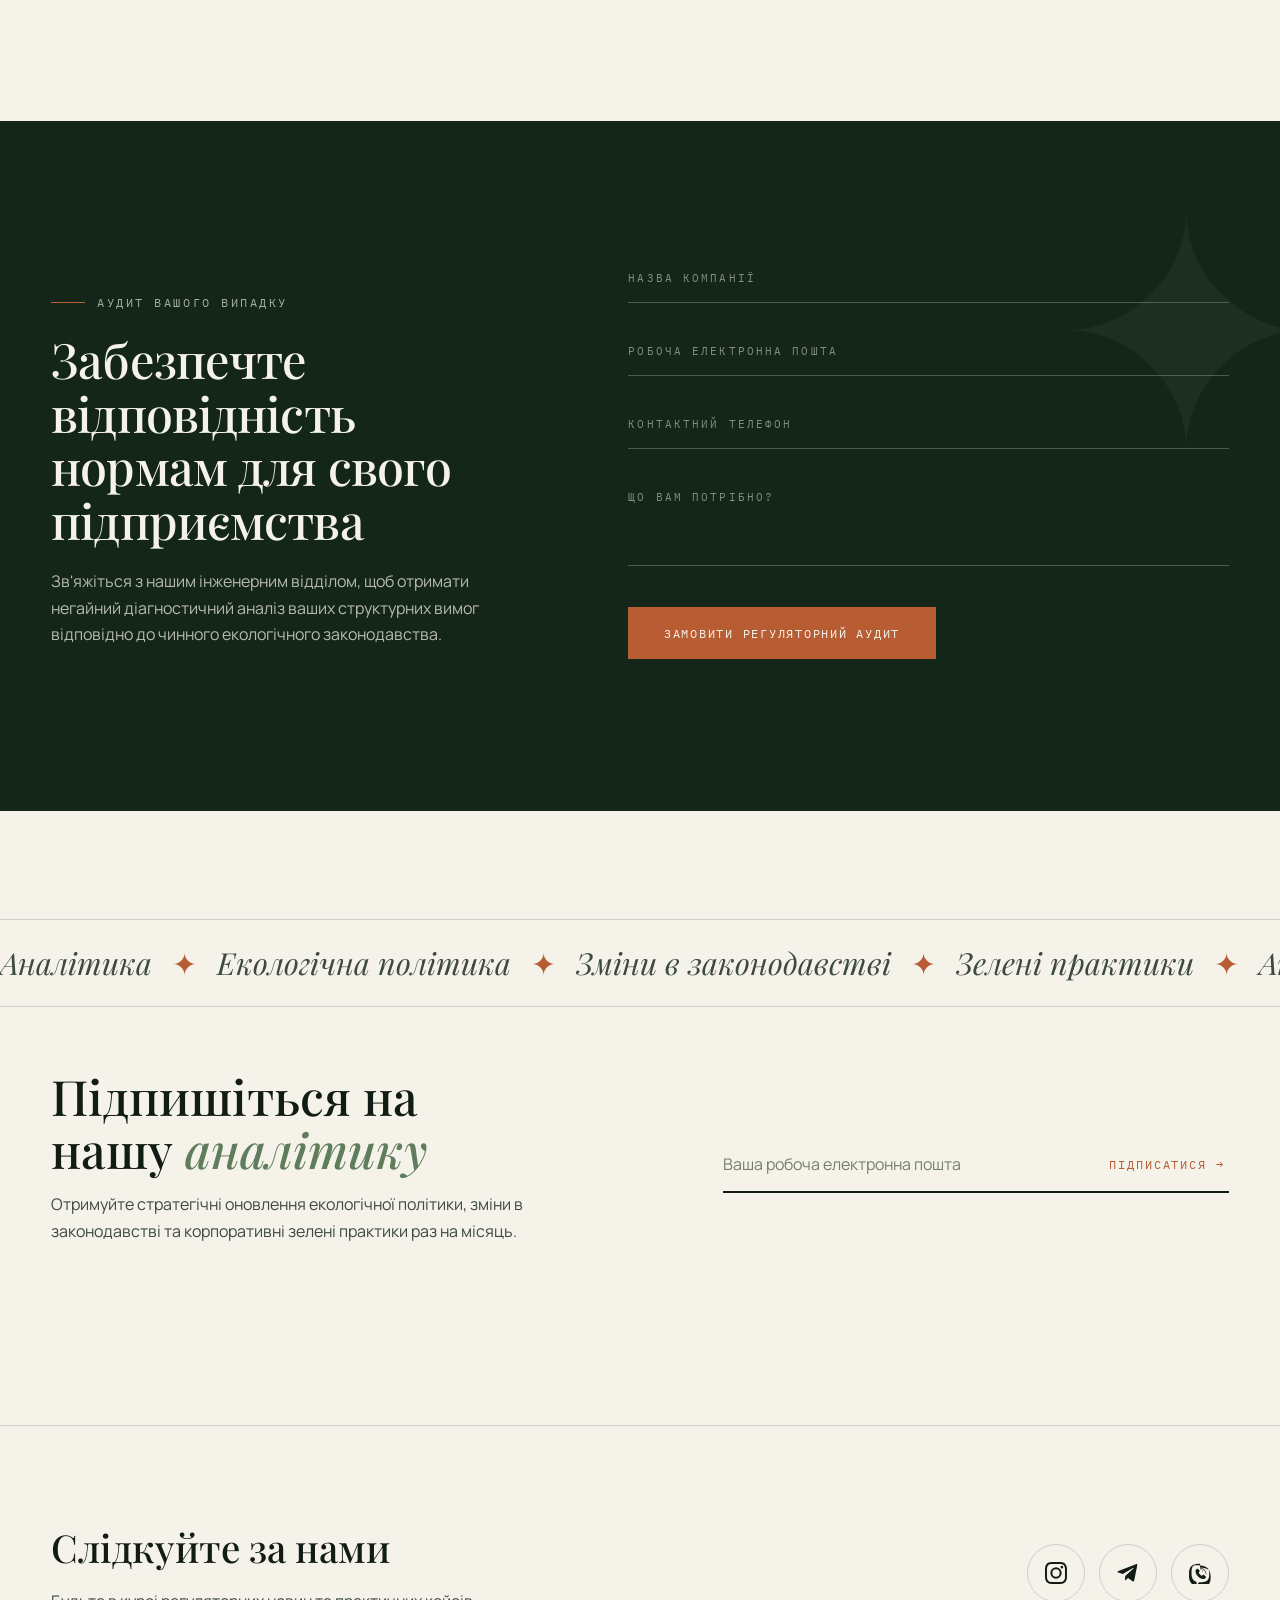
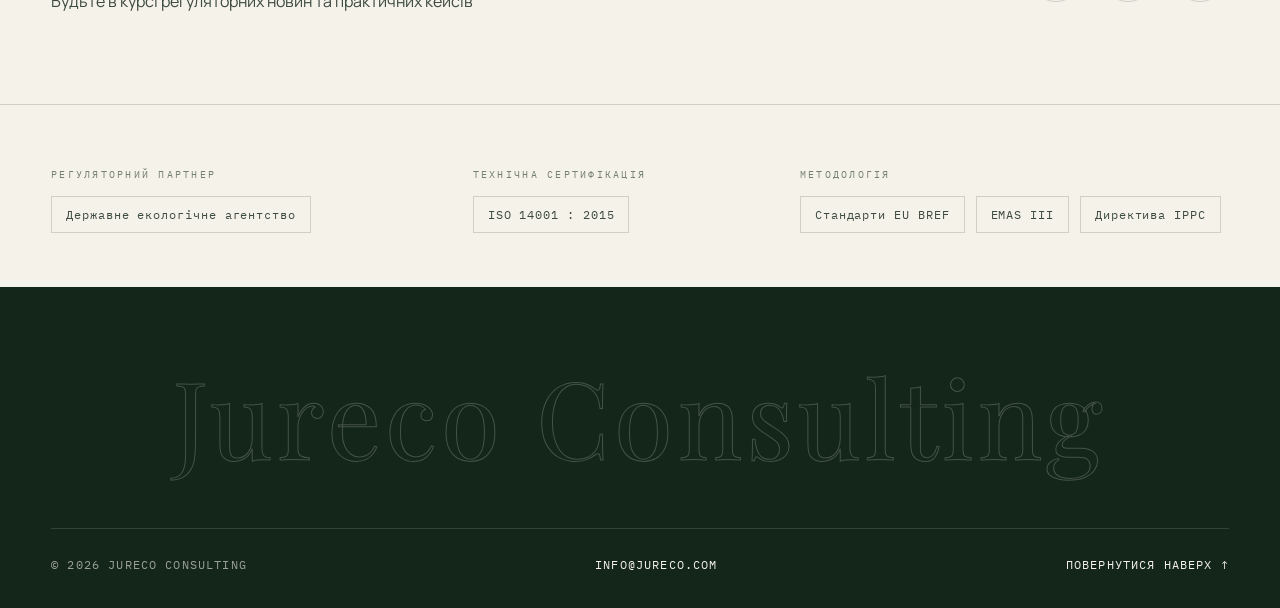
==== commit 20396483: "Remove the text overlays sitting on photos Takes out the caption on the homepage hero photo, the dar" ====
--- a/index.html
+++ b/index.html
@@ -130,7 +130,6 @@
 
     <figure class="hero-fig r-clip-up in">
         <img src="photos/u1501854140801.jpg" srcset="photos/u1501854140801-800.jpg 800w, photos/u1501854140801.jpg 1200w" sizes="(max-width: 1024px) 100vw, 42vw" alt="Зелений ландшафт з висоти пташиного польоту" width="1200" height="800" fetchpriority="high" decoding="async">
-        <figcaption class="fig-cap">Природа / Промисловість — баланс</figcaption>
     </figure>
 
     <span class="hero-side" aria-hidden="true">Jureco Consulting — 2026</span>
--- a/home-plus.css
+++ b/home-plus.css
@@ -132,6 +132,21 @@
 /* ============================================================
    HERO
    ============================================================ */
+/* The hero grid bottom-aligned its text column inside a 100svh
+   section, so every spare pixel collected above the kicker — 530px
+   (46% of the viewport) on a tall screen, and worse the taller it got.
+   Centring the column distributes that space instead of dumping it at
+   the top. Desktop only: below 1025px the hero is already auto-height
+   and single-column, and its spacing is fine. */
+@media (min-width: 1025px) {
+    .hero {
+        align-items: center;
+        padding-top: calc(var(--hd-h, 76px) + clamp(16px, 3.5vh, 48px));
+        padding-bottom: clamp(24px, 5vh, 60px);
+    }
+    .hero-copy { padding-bottom: 0; }
+}
+
 .hero-kicker .dot { transition: transform var(--t-slow) var(--e-out); display: inline-block; }
 .hero:hover .hero-kicker .dot:first-child { transform: rotate(90deg); }
 
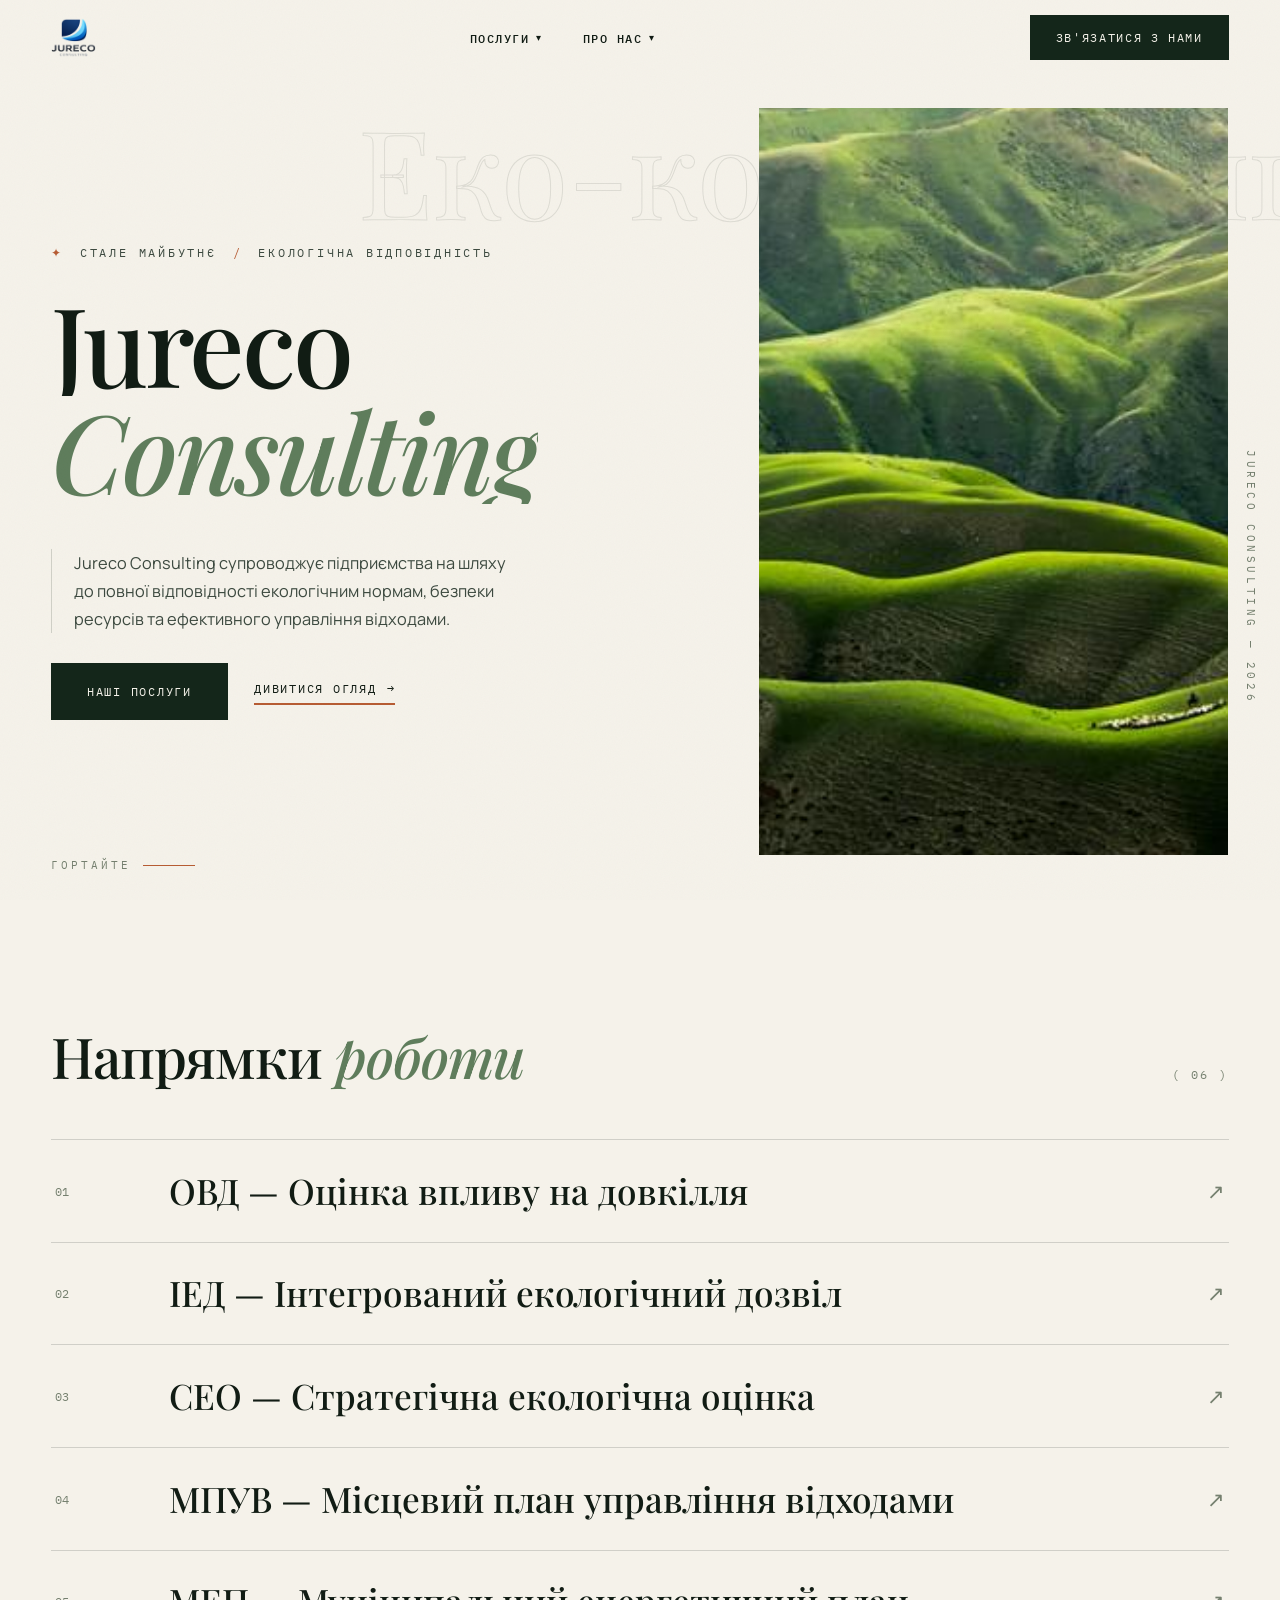
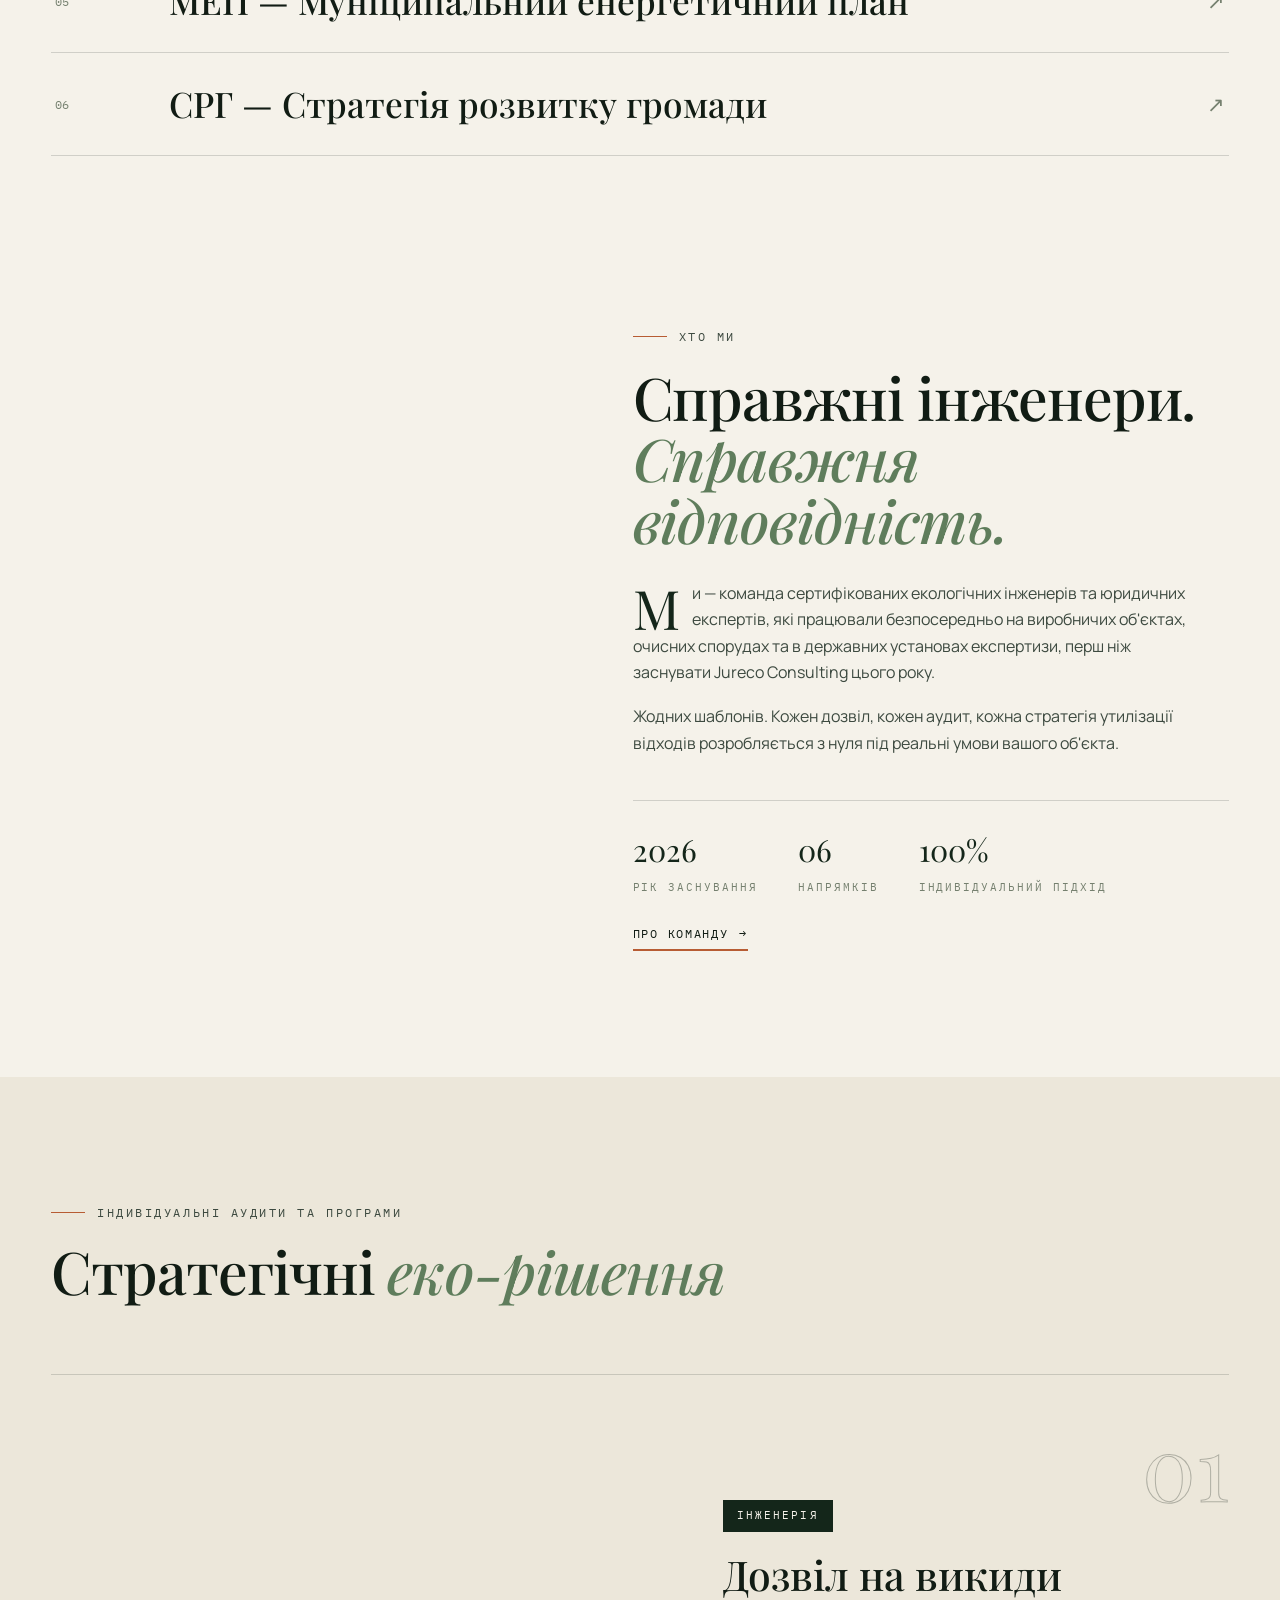
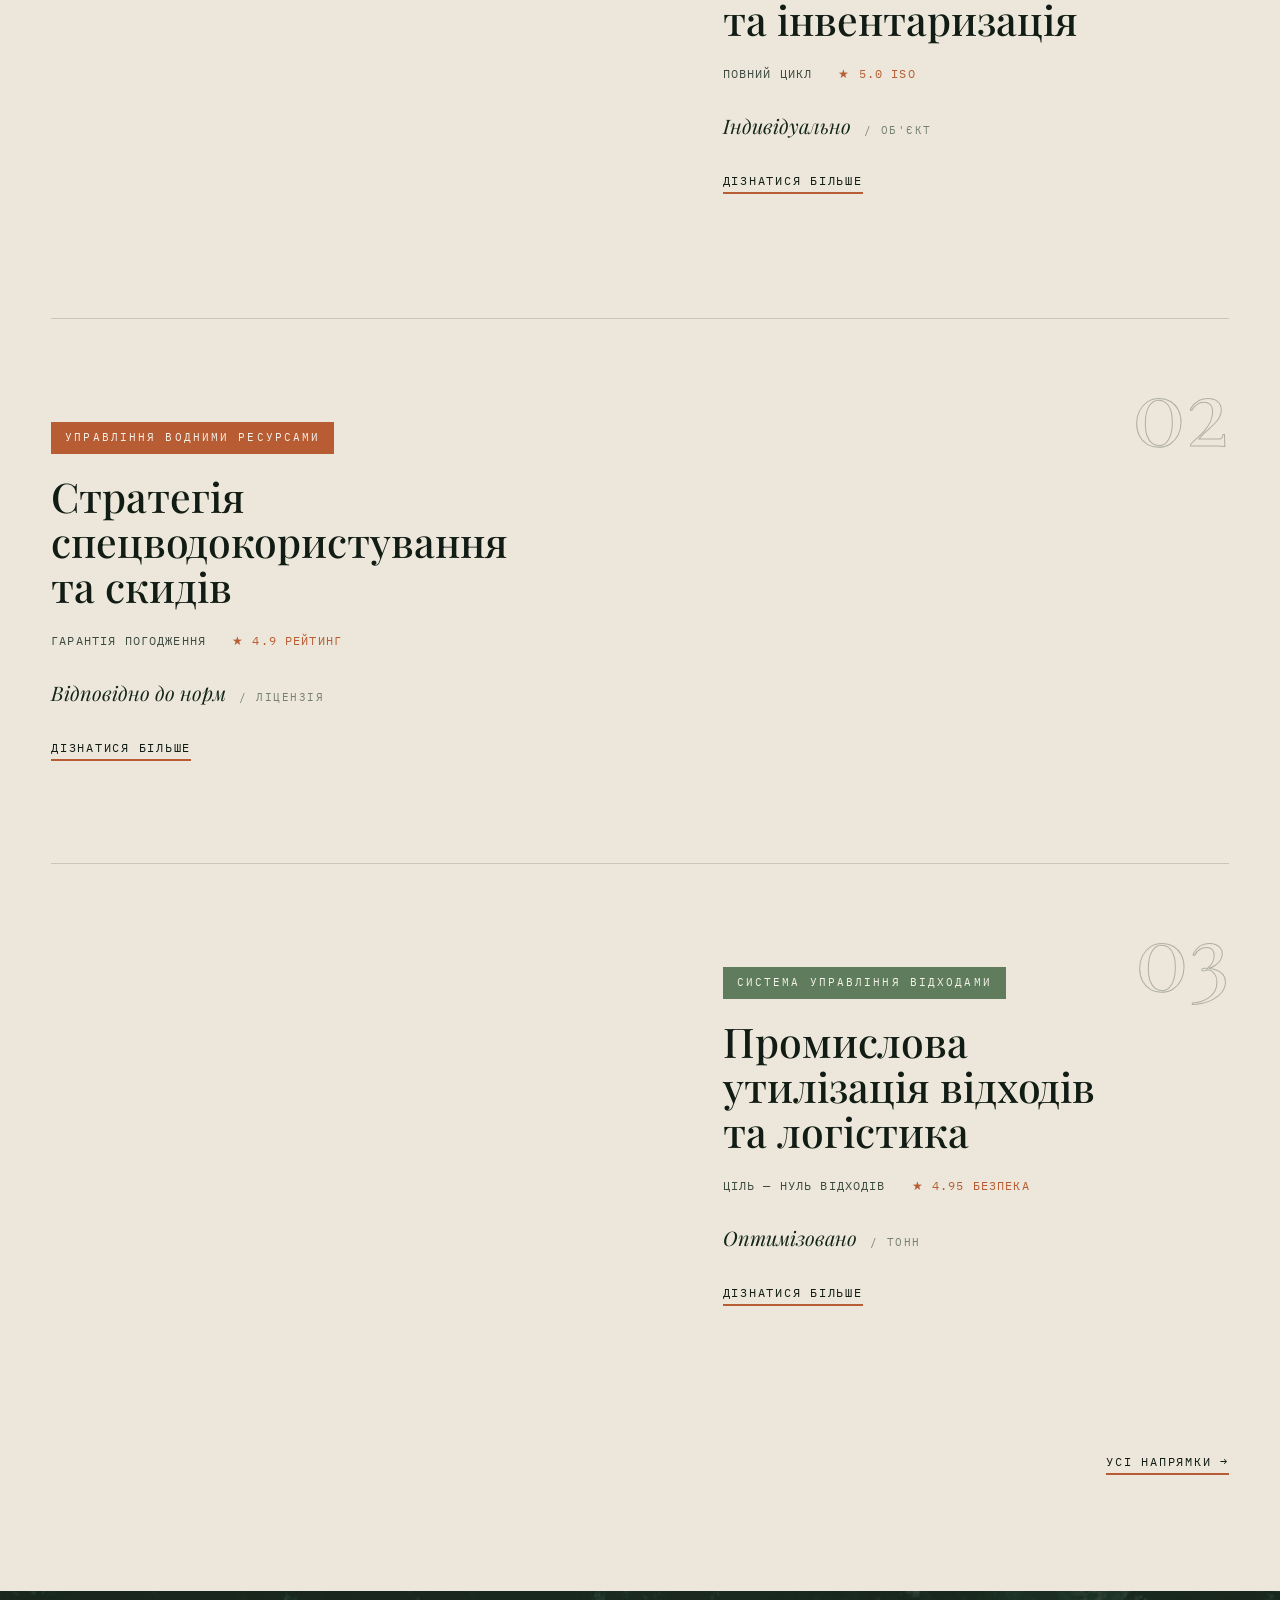
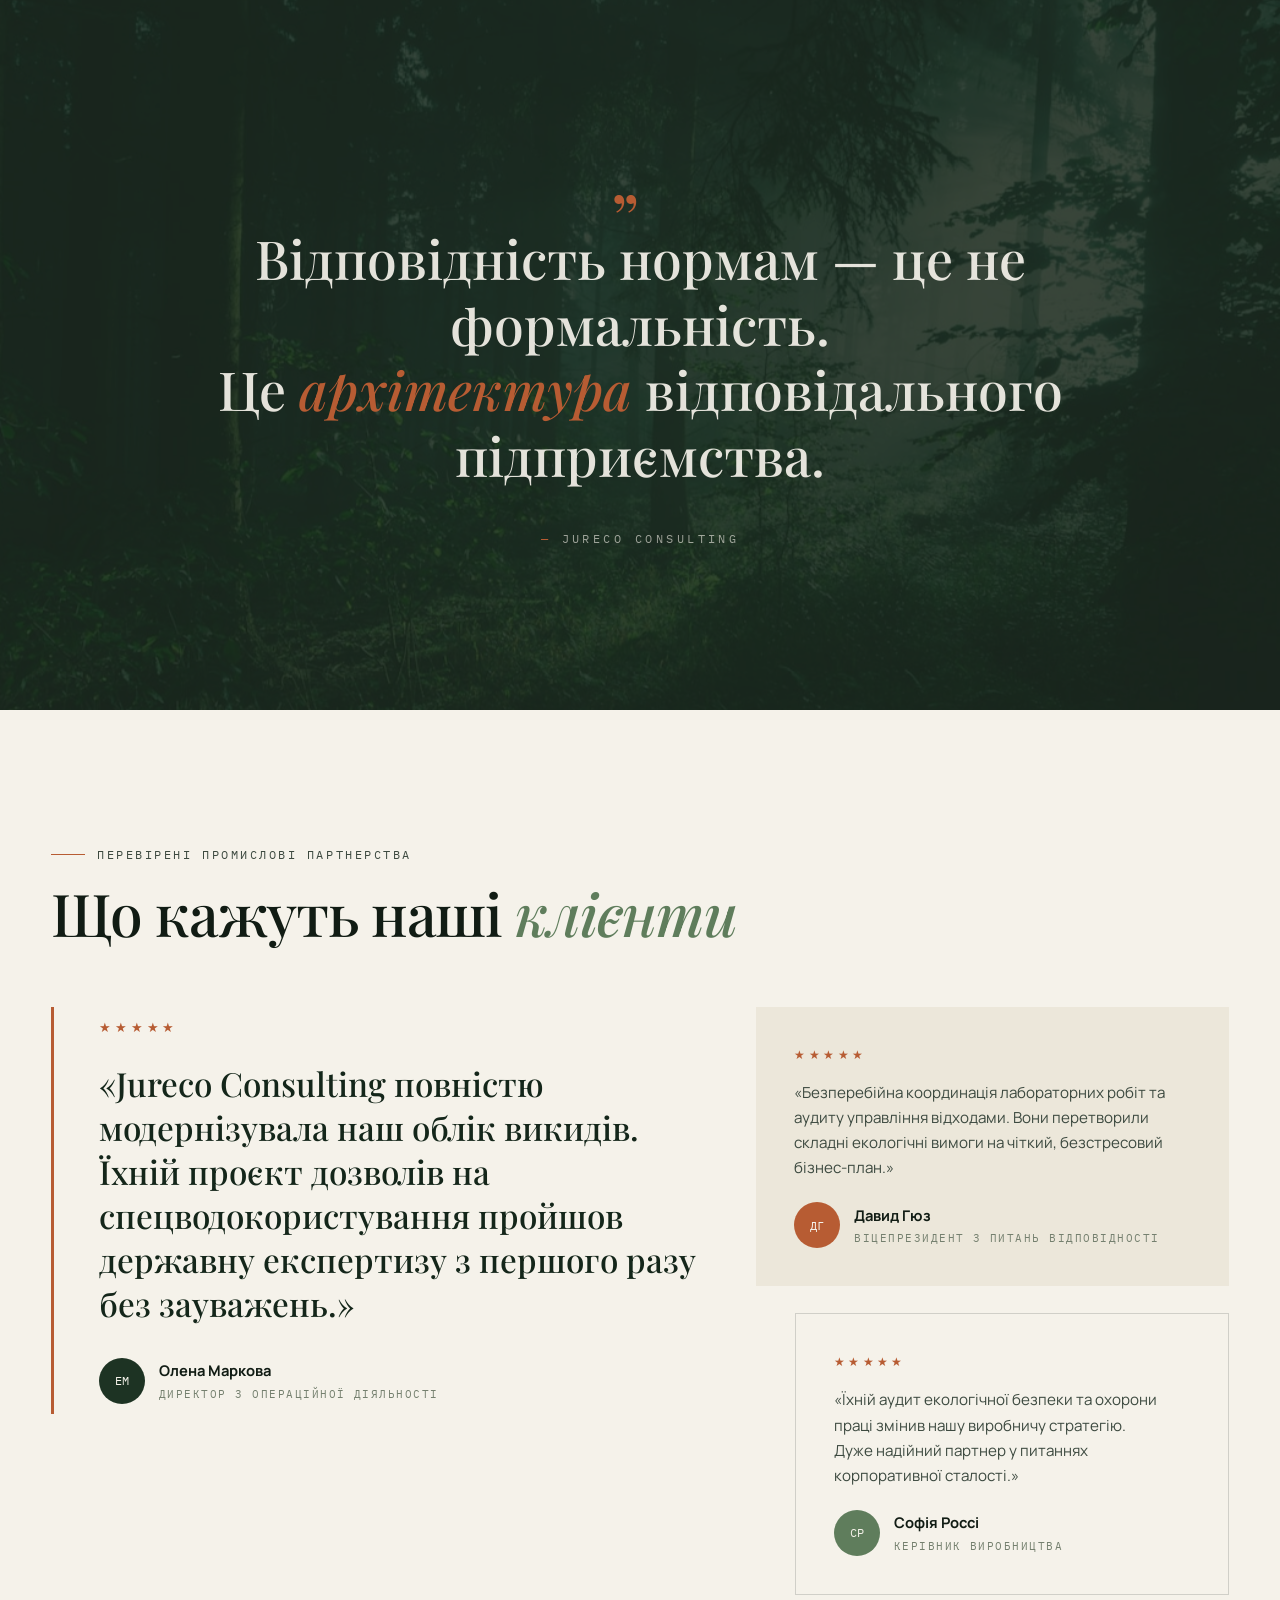
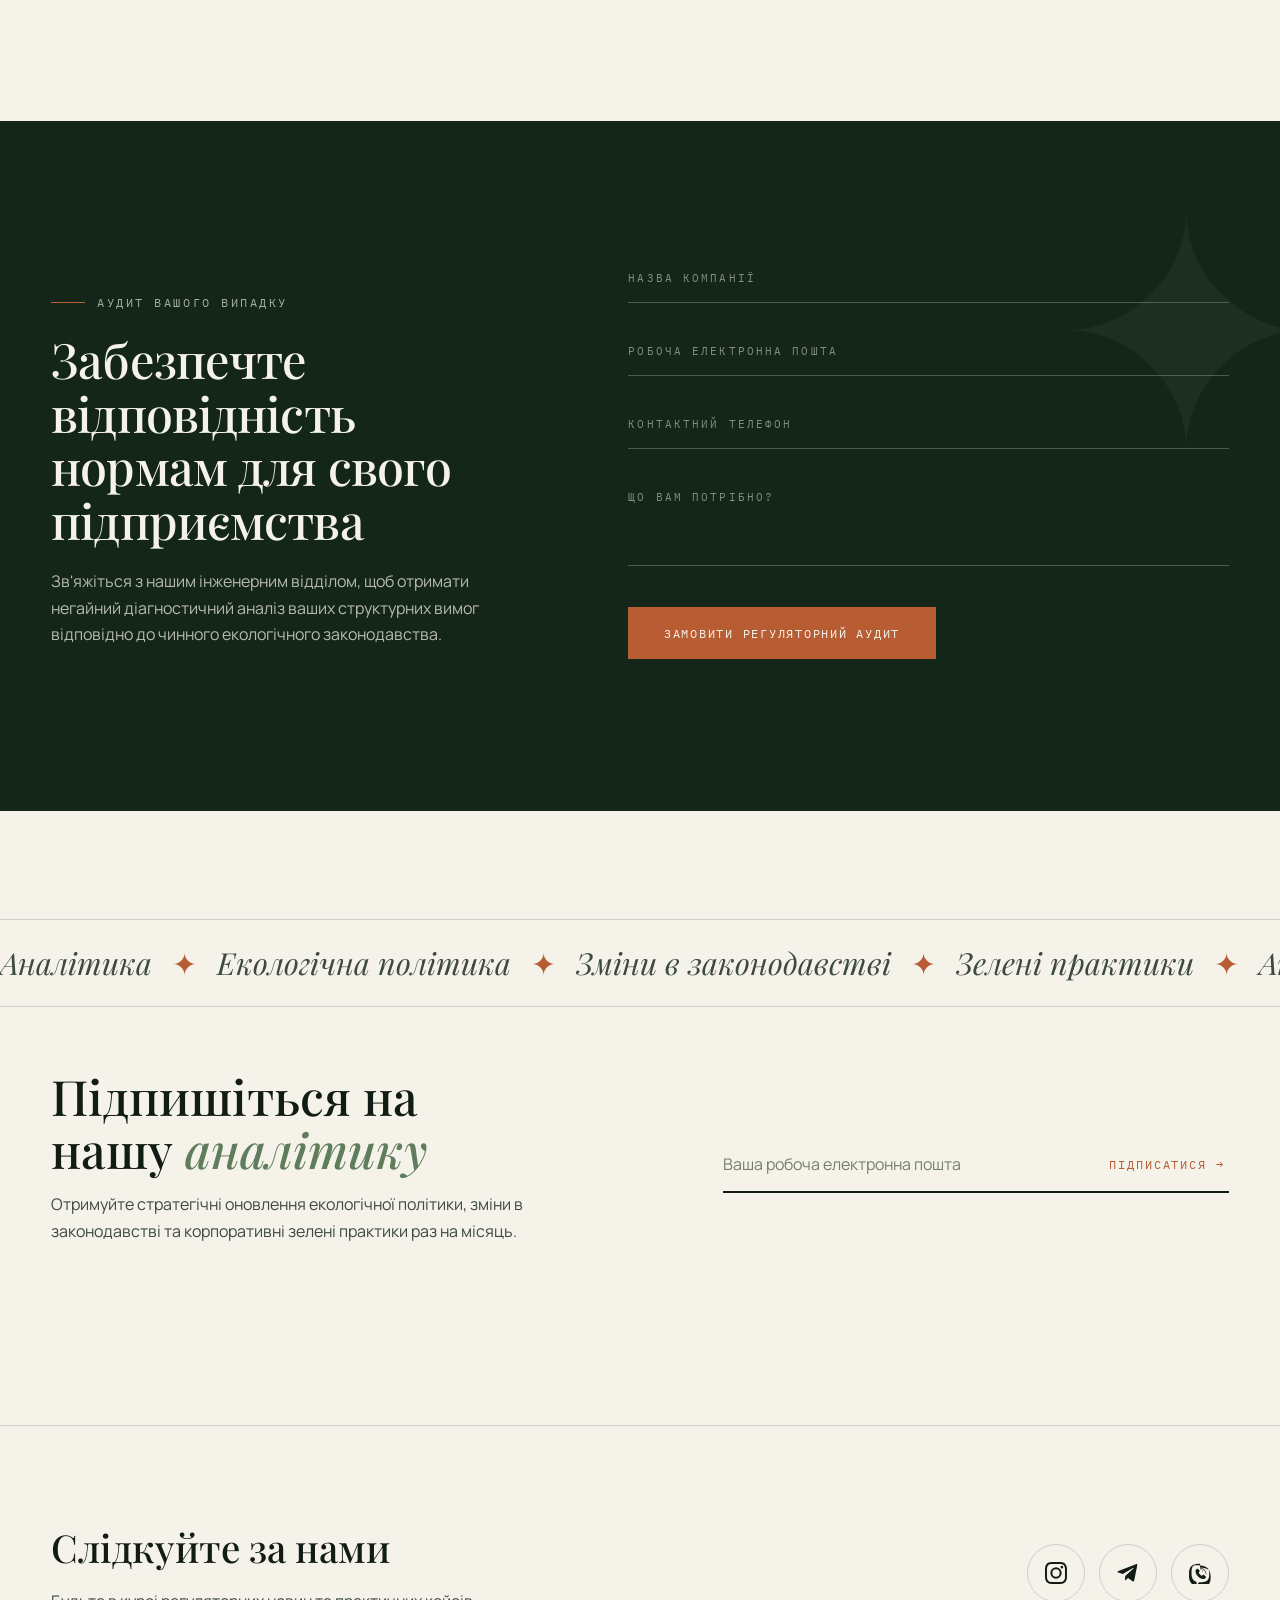
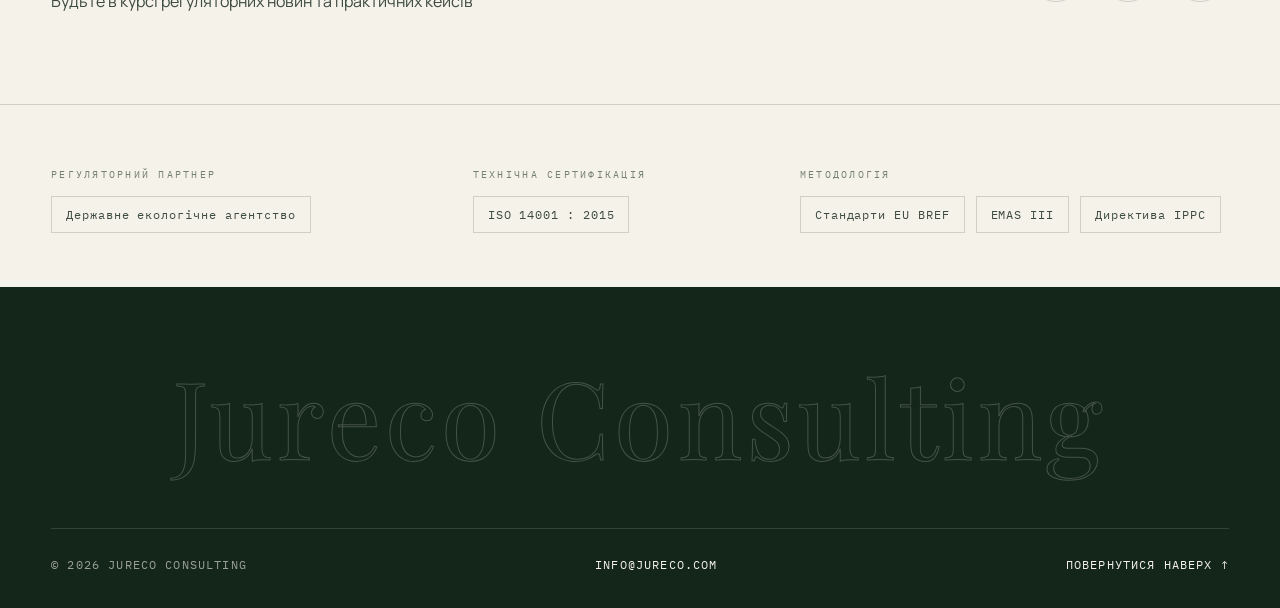
==== commit b758051d: "Use the menu service names in the homepage list The list showed six operational areas that did not c" ====
--- a/index.html
+++ b/index.html
@@ -144,40 +144,40 @@
     </div>
 
     <div class="svc-list">
+        <a href="eia.html" class="svc-row r-up">
+            <span class="idx">01</span>
+            <span class="name">ОВД — Оцінка впливу на довкілля</span>
+            <span class="row-fig" aria-hidden="true"><picture><source media="(min-width: 1025px)" srcset="photos/u1542601906990-520.jpg"><img src="[data-uri]" alt="" loading="lazy" decoding="async"></picture></span>
+            <span class="go" aria-hidden="true">↗</span>
+        </a>
         <a href="lap.html" class="svc-row r-up">
-            <span class="idx">01</span>
-            <span class="name">Охорона атмосферного повітря</span>
-            <span class="row-fig" aria-hidden="true"><picture><source media="(min-width: 1025px)" srcset="photos/u1466611653911-520.jpg"><img src="[data-uri]" alt="" loading="lazy" decoding="async"></picture></span>
-            <span class="go" aria-hidden="true">↗</span>
-        </a>
-        <a href="eia.html" class="svc-row r-up">
             <span class="idx">02</span>
-            <span class="name">Проєктування та експертиза</span>
-            <span class="row-fig" aria-hidden="true"><picture><source media="(min-width: 1025px)" srcset="photos/u1541888946425-520.jpg"><img src="[data-uri]" alt="" loading="lazy" decoding="async"></picture></span>
-            <span class="go" aria-hidden="true">↗</span>
-        </a>
-        <a href="lap.html" class="svc-row r-up">
+            <span class="name">ІЕД — Інтегрований екологічний дозвіл</span>
+            <span class="row-fig" aria-hidden="true"><picture><source media="(min-width: 1025px)" srcset="photos/u1586528116311-520.jpg"><img src="[data-uri]" alt="" loading="lazy" decoding="async"></picture></span>
+            <span class="go" aria-hidden="true">↗</span>
+        </a>
+        <a href="sea.html" class="svc-row r-up">
             <span class="idx">03</span>
-            <span class="name">Спеціальне водокористування</span>
-            <span class="row-fig" aria-hidden="true"><picture><source media="(min-width: 1025px)" srcset="photos/u1505118380757-520.jpg"><img src="[data-uri]" alt="" loading="lazy" decoding="async"></picture></span>
+            <span class="name">СЕО — Стратегічна екологічна оцінка</span>
+            <span class="row-fig" aria-hidden="true"><picture><source media="(min-width: 1025px)" srcset="photos/u1477959858617-520.jpg"><img src="[data-uri]" alt="" loading="lazy" decoding="async"></picture></span>
             <span class="go" aria-hidden="true">↗</span>
         </a>
         <a href="lwmp.html" class="svc-row r-up">
             <span class="idx">04</span>
-            <span class="name">Утилізація відходів</span>
-            <span class="row-fig" aria-hidden="true"><picture><source media="(min-width: 1025px)" srcset="photos/u1611284446314-520.jpg"><img src="[data-uri]" alt="" loading="lazy" decoding="async"></picture></span>
-            <span class="go" aria-hidden="true">↗</span>
-        </a>
-        <a href="about.html" class="svc-row r-up">
+            <span class="name">МПУВ — Місцевий план управління відходами</span>
+            <span class="row-fig" aria-hidden="true"><picture><source media="(min-width: 1025px)" srcset="photos/u1532996122724-520.jpg"><img src="[data-uri]" alt="" loading="lazy" decoding="async"></picture></span>
+            <span class="go" aria-hidden="true">↗</span>
+        </a>
+        <a href="mep.html" class="svc-row r-up">
             <span class="idx">05</span>
-            <span class="name">Охорона праці</span>
-            <span class="row-fig" aria-hidden="true"><picture><source media="(min-width: 1025px)" srcset="photos/u1531834685032-520.jpg"><img src="[data-uri]" alt="" loading="lazy" decoding="async"></picture></span>
-            <span class="go" aria-hidden="true">↗</span>
-        </a>
-        <a href="about.html" class="svc-row r-up">
+            <span class="name">МЕП — Муніципальний енергетичний план</span>
+            <span class="row-fig" aria-hidden="true"><picture><source media="(min-width: 1025px)" srcset="photos/u1509391366360-520.jpg"><img src="[data-uri]" alt="" loading="lazy" decoding="async"></picture></span>
+            <span class="go" aria-hidden="true">↗</span>
+        </a>
+        <a href="cds.html" class="svc-row r-up">
             <span class="idx">06</span>
-            <span class="name">Лабораторія</span>
-            <span class="row-fig" aria-hidden="true"><picture><source media="(min-width: 1025px)" srcset="photos/u1532187863486-520.jpg"><img src="[data-uri]" alt="" loading="lazy" decoding="async"></picture></span>
+            <span class="name">СРГ — Стратегія розвитку громади</span>
+            <span class="row-fig" aria-hidden="true"><picture><source media="(min-width: 1025px)" srcset="photos/u1763830932225-520.jpg"><img src="[data-uri]" alt="" loading="lazy" decoding="async"></picture></span>
             <span class="go" aria-hidden="true">↗</span>
         </a>
     </div>
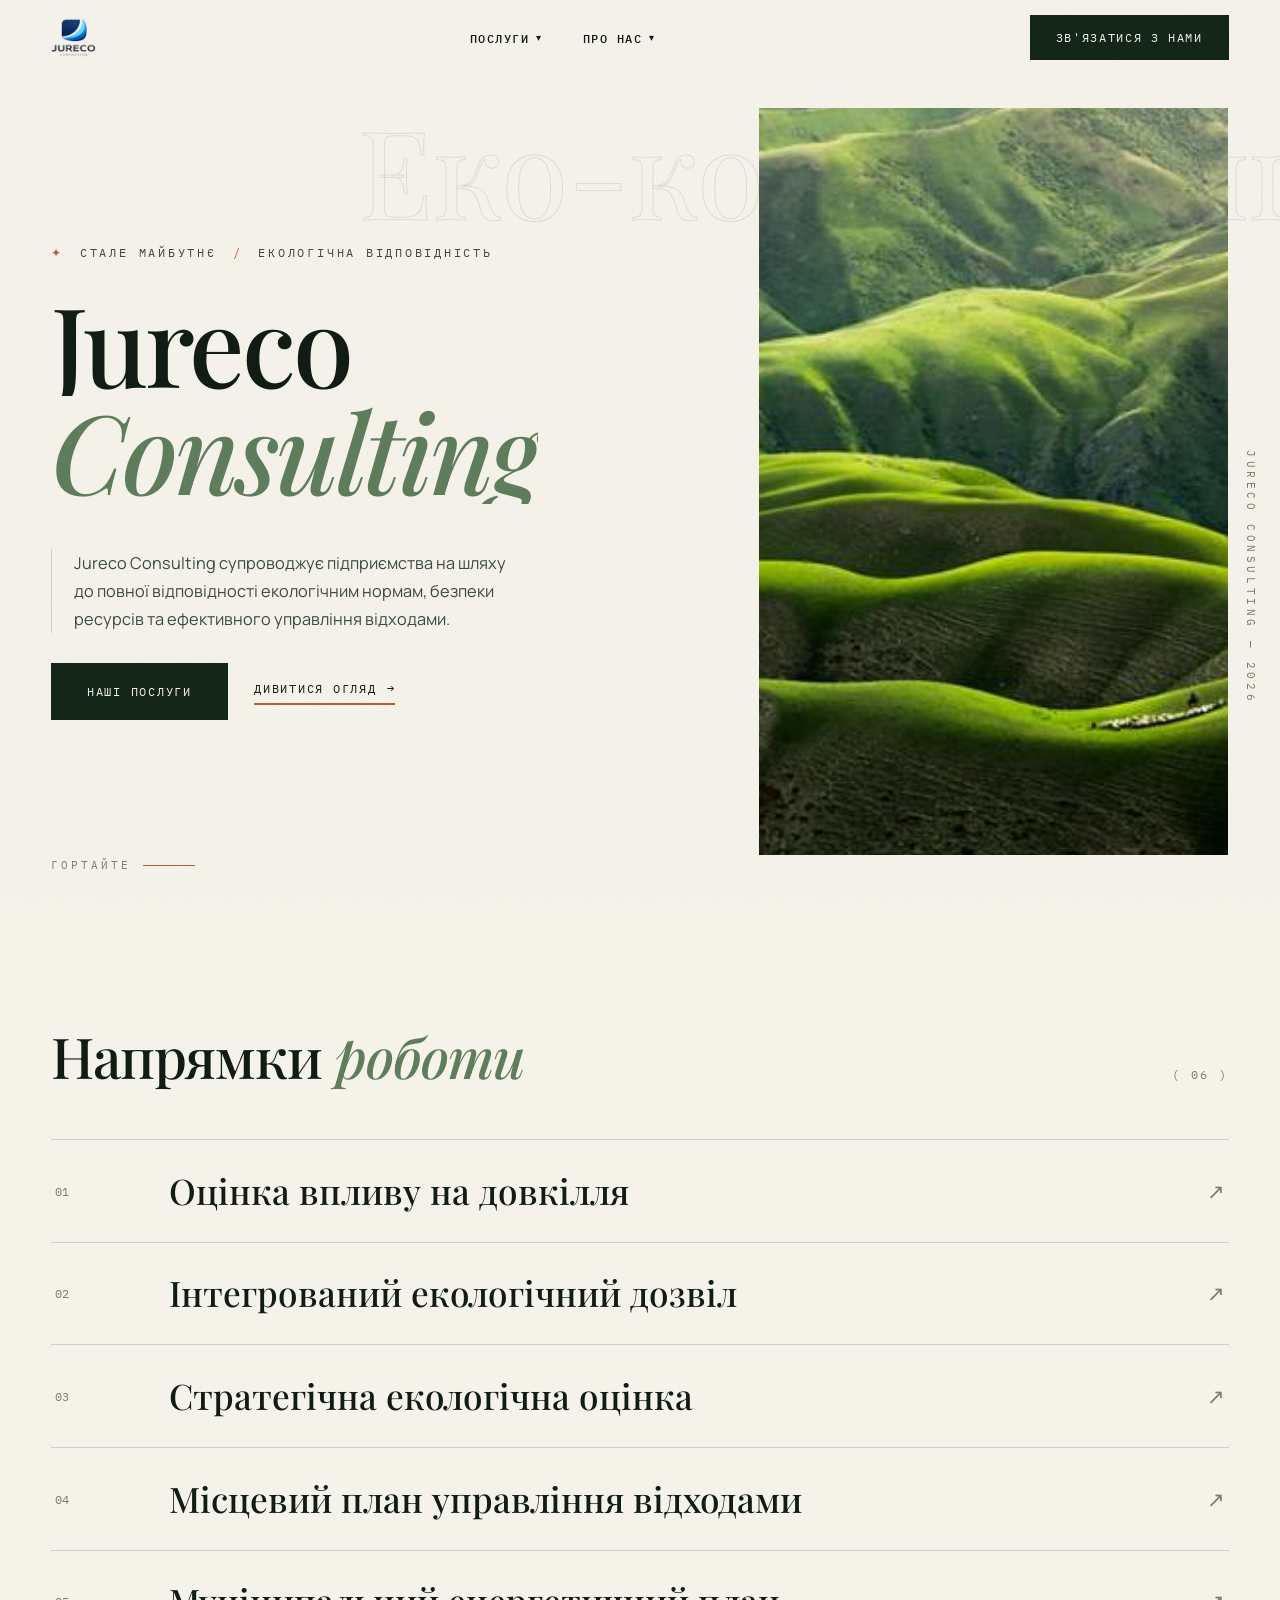
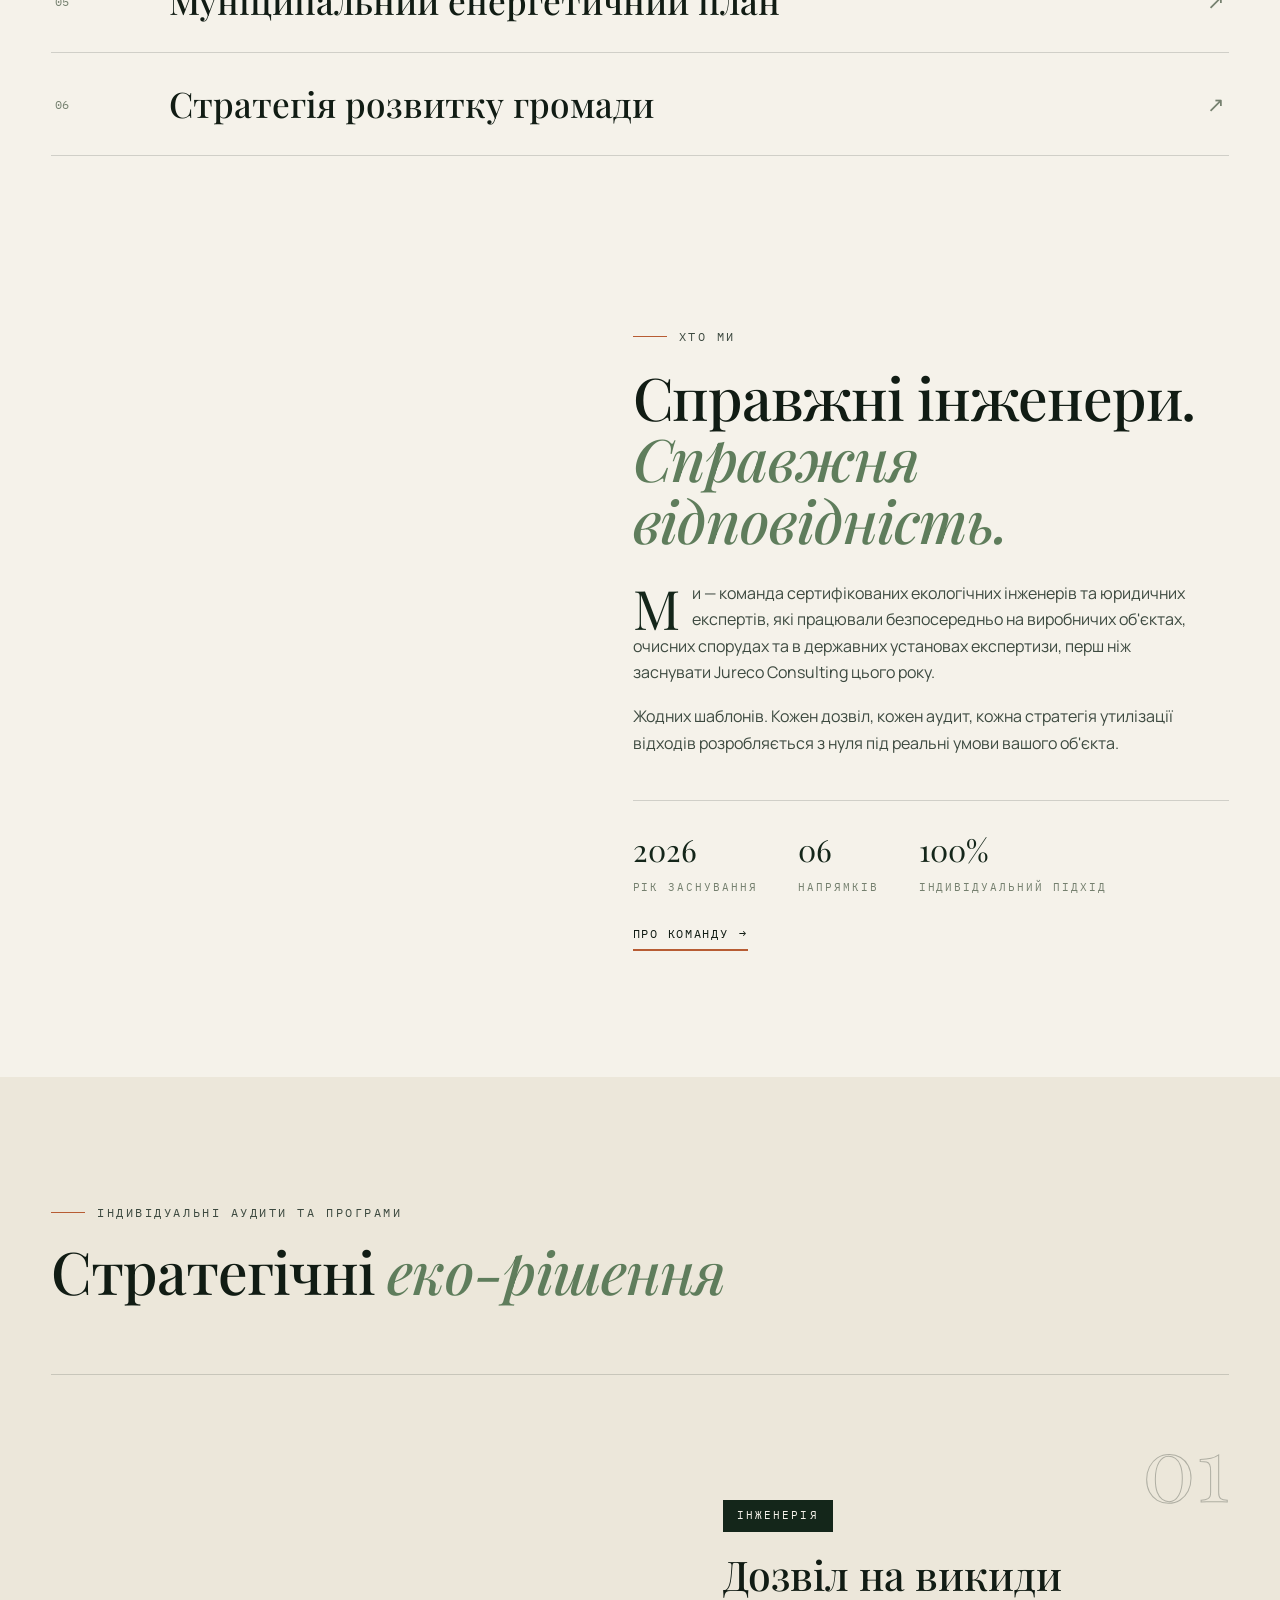
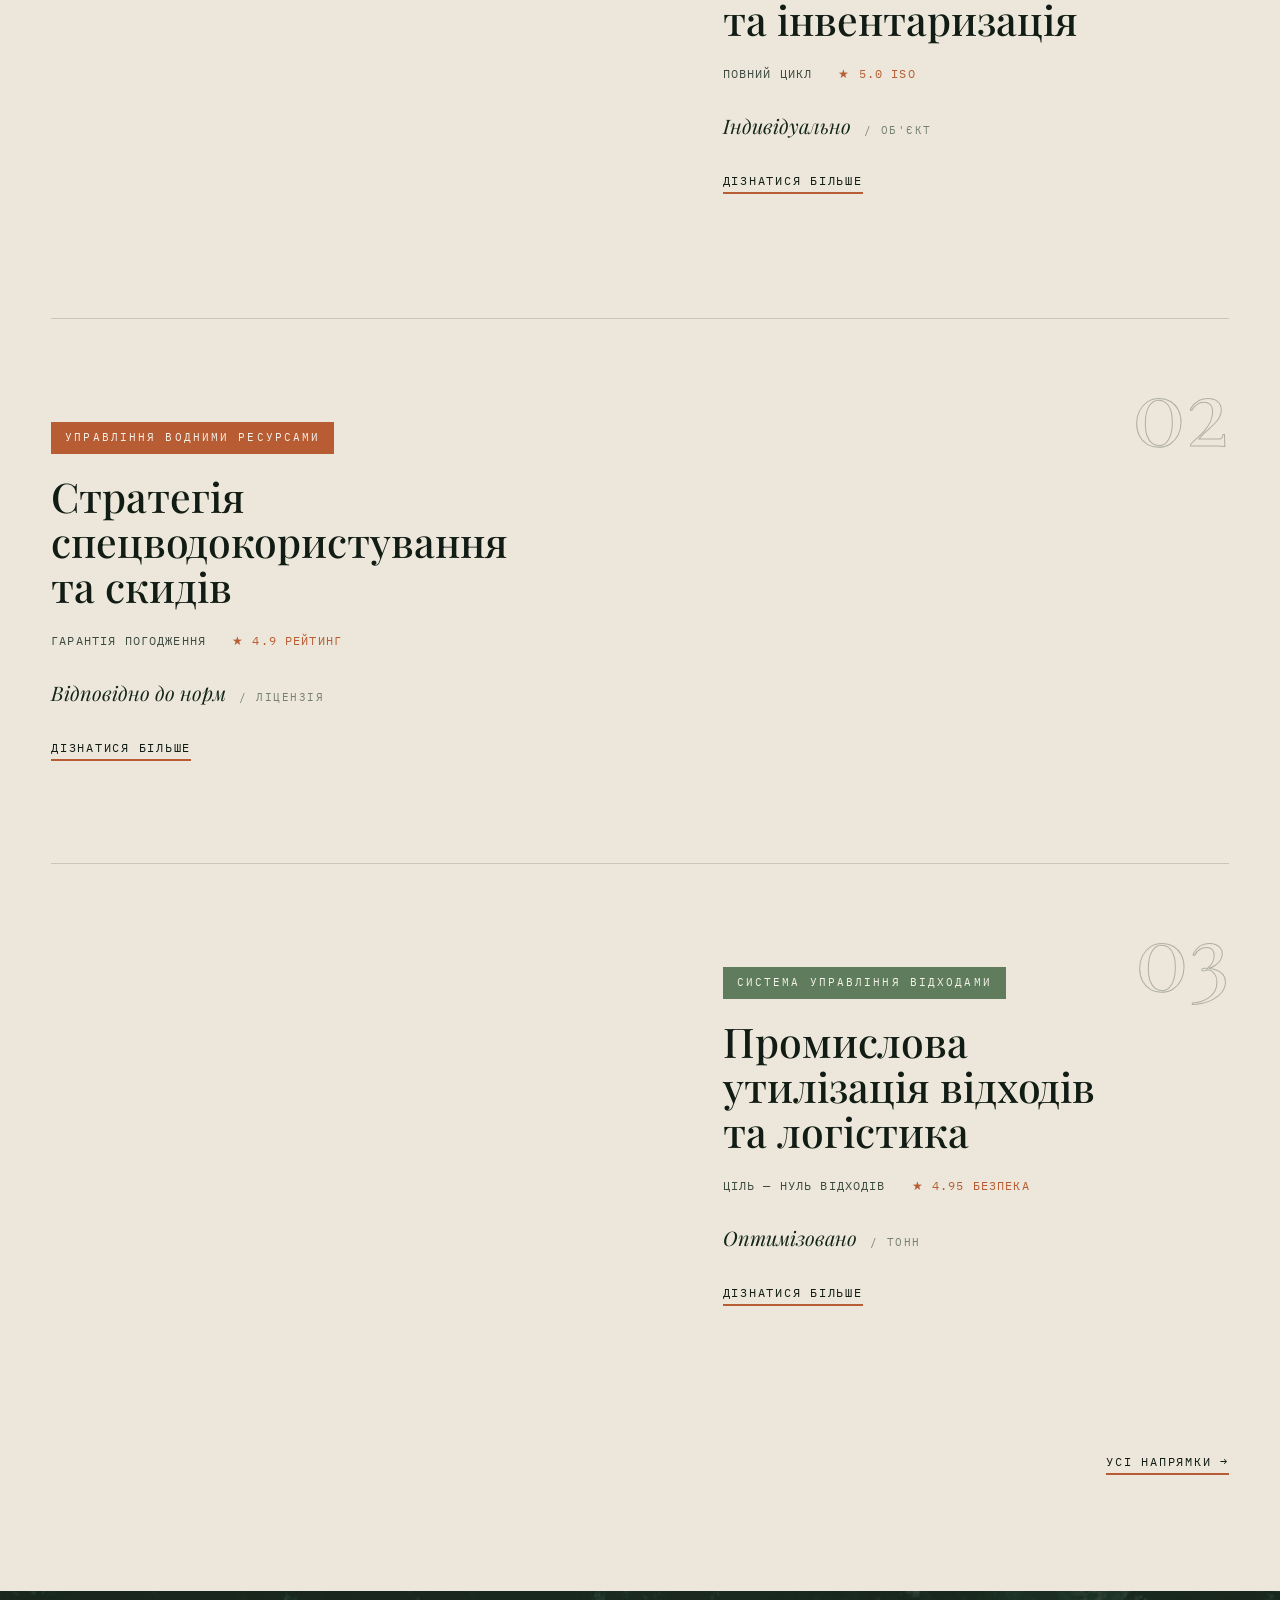
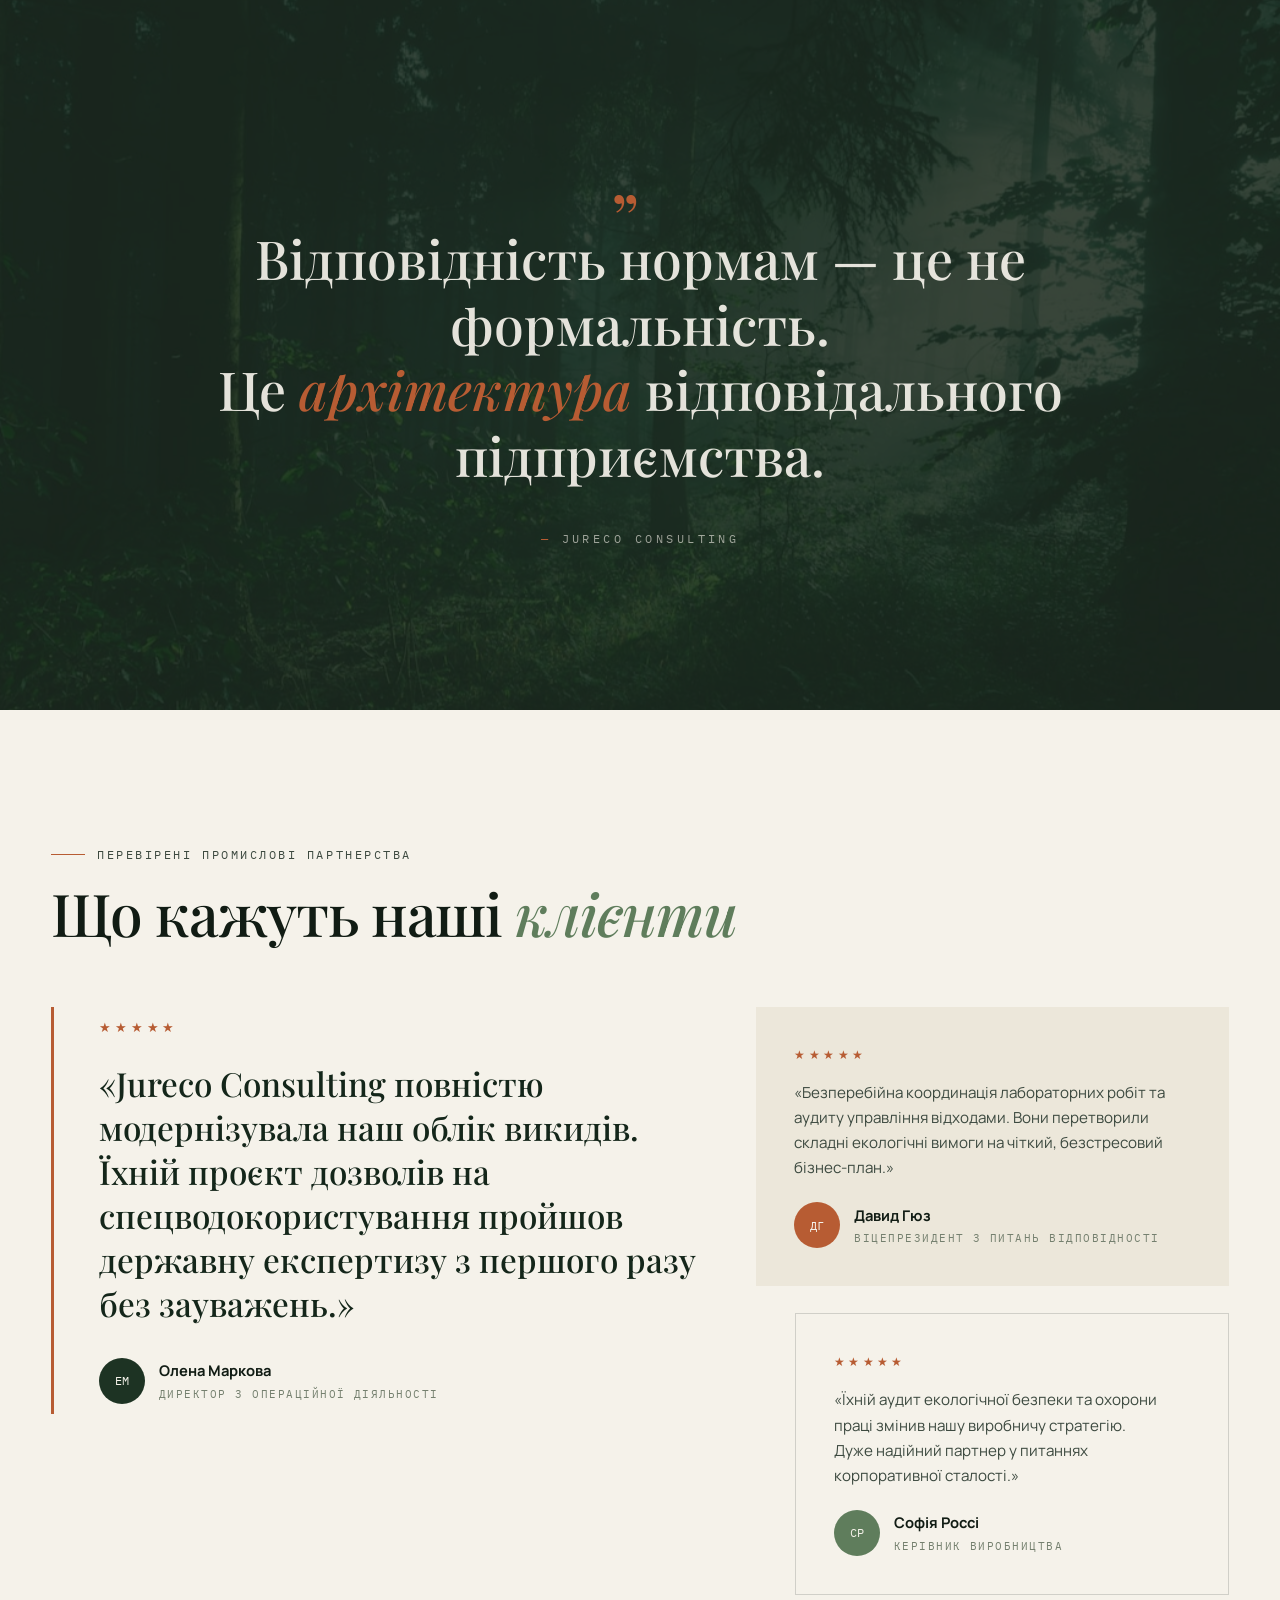
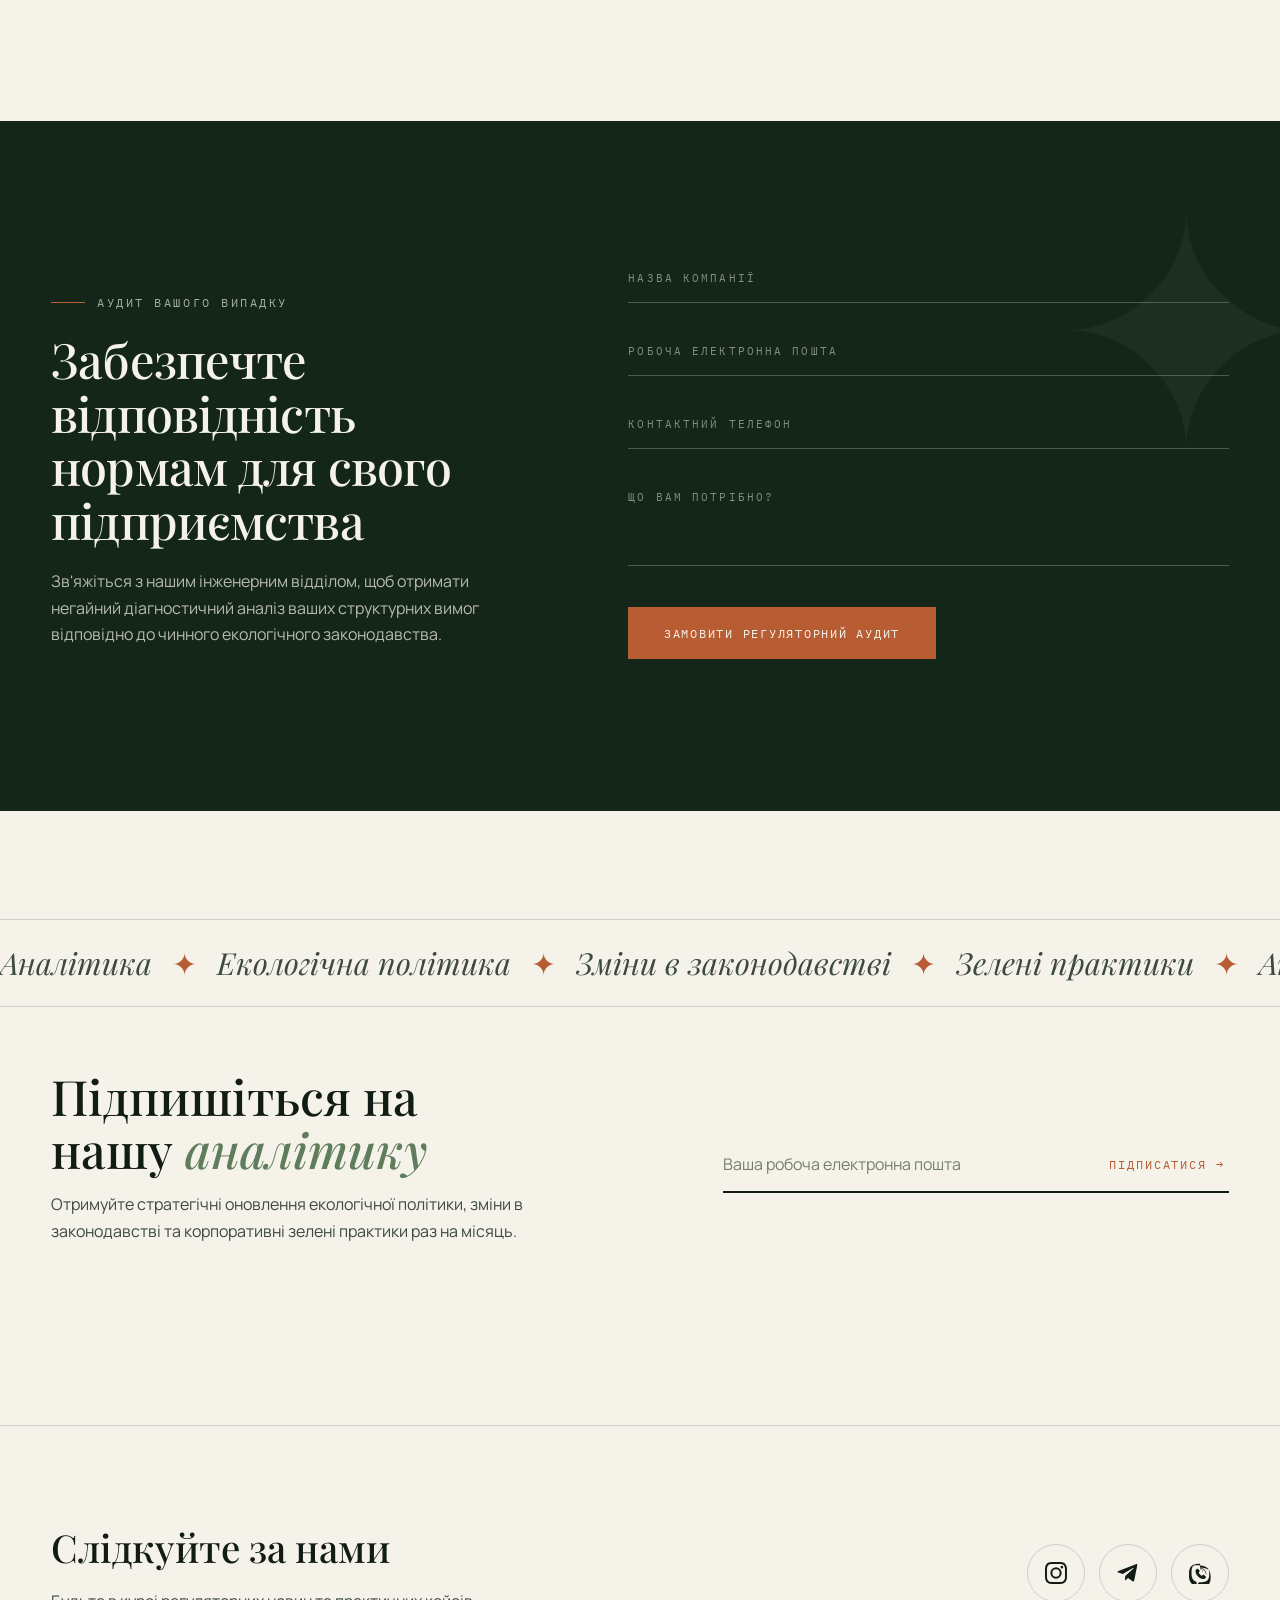
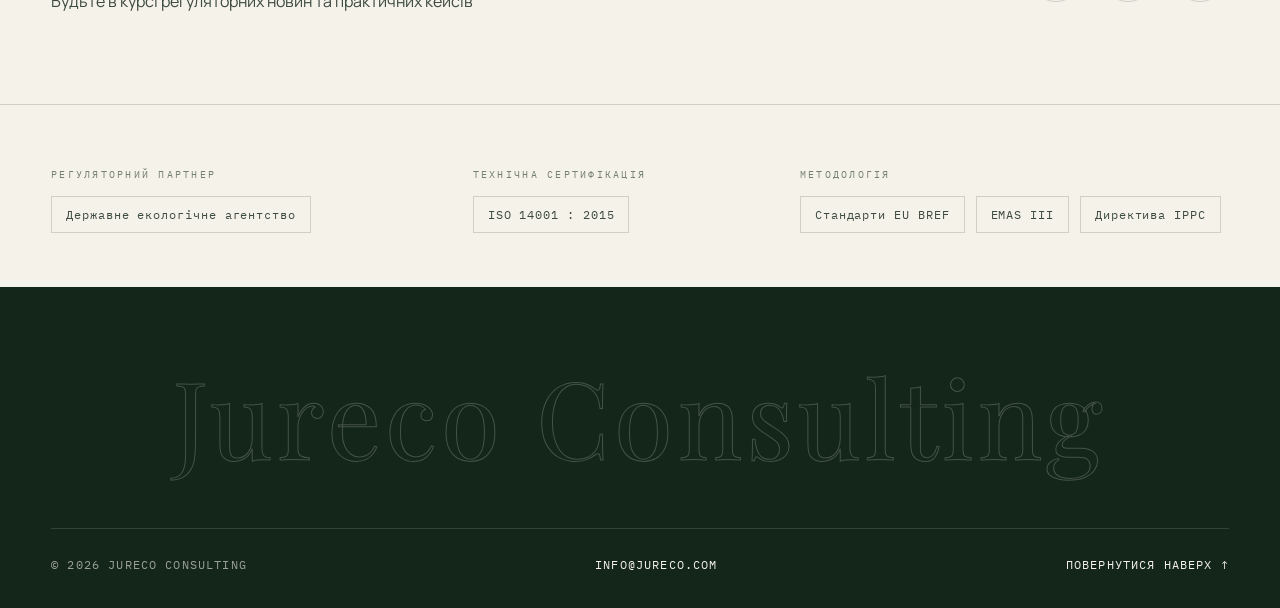
==== commit 47889285: "Drop the abbreviation prefixes from the homepage service names The rows now read as plain full names" ====
--- a/index.html
+++ b/index.html
@@ -146,37 +146,37 @@
     <div class="svc-list">
         <a href="eia.html" class="svc-row r-up">
             <span class="idx">01</span>
-            <span class="name">ОВД — Оцінка впливу на довкілля</span>
+            <span class="name">Оцінка впливу на довкілля</span>
             <span class="row-fig" aria-hidden="true"><picture><source media="(min-width: 1025px)" srcset="photos/u1542601906990-520.jpg"><img src="[data-uri]" alt="" loading="lazy" decoding="async"></picture></span>
             <span class="go" aria-hidden="true">↗</span>
         </a>
         <a href="lap.html" class="svc-row r-up">
             <span class="idx">02</span>
-            <span class="name">ІЕД — Інтегрований екологічний дозвіл</span>
+            <span class="name">Інтегрований екологічний дозвіл</span>
             <span class="row-fig" aria-hidden="true"><picture><source media="(min-width: 1025px)" srcset="photos/u1586528116311-520.jpg"><img src="[data-uri]" alt="" loading="lazy" decoding="async"></picture></span>
             <span class="go" aria-hidden="true">↗</span>
         </a>
         <a href="sea.html" class="svc-row r-up">
             <span class="idx">03</span>
-            <span class="name">СЕО — Стратегічна екологічна оцінка</span>
+            <span class="name">Стратегічна екологічна оцінка</span>
             <span class="row-fig" aria-hidden="true"><picture><source media="(min-width: 1025px)" srcset="photos/u1477959858617-520.jpg"><img src="[data-uri]" alt="" loading="lazy" decoding="async"></picture></span>
             <span class="go" aria-hidden="true">↗</span>
         </a>
         <a href="lwmp.html" class="svc-row r-up">
             <span class="idx">04</span>
-            <span class="name">МПУВ — Місцевий план управління відходами</span>
+            <span class="name">Місцевий план управління відходами</span>
             <span class="row-fig" aria-hidden="true"><picture><source media="(min-width: 1025px)" srcset="photos/u1532996122724-520.jpg"><img src="[data-uri]" alt="" loading="lazy" decoding="async"></picture></span>
             <span class="go" aria-hidden="true">↗</span>
         </a>
         <a href="mep.html" class="svc-row r-up">
             <span class="idx">05</span>
-            <span class="name">МЕП — Муніципальний енергетичний план</span>
+            <span class="name">Муніципальний енергетичний план</span>
             <span class="row-fig" aria-hidden="true"><picture><source media="(min-width: 1025px)" srcset="photos/u1509391366360-520.jpg"><img src="[data-uri]" alt="" loading="lazy" decoding="async"></picture></span>
             <span class="go" aria-hidden="true">↗</span>
         </a>
         <a href="cds.html" class="svc-row r-up">
             <span class="idx">06</span>
-            <span class="name">СРГ — Стратегія розвитку громади</span>
+            <span class="name">Стратегія розвитку громади</span>
             <span class="row-fig" aria-hidden="true"><picture><source media="(min-width: 1025px)" srcset="photos/u1763830932225-520.jpg"><img src="[data-uri]" alt="" loading="lazy" decoding="async"></picture></span>
             <span class="go" aria-hidden="true">↗</span>
         </a>
